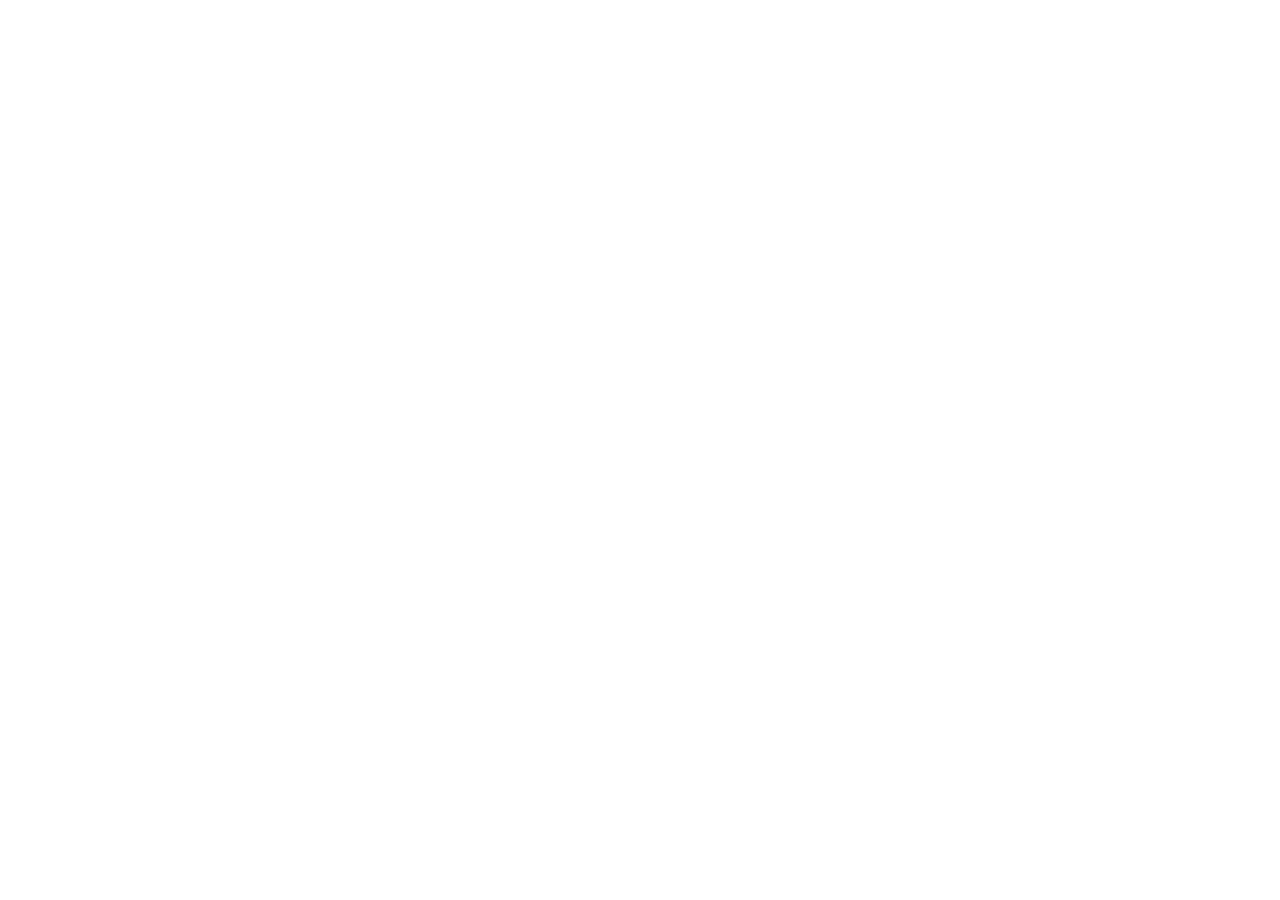
==== index.html @ 05092b3a "Fix" ====
<!DOCTYPE html><html lang="en"><head><meta charSet="utf-8" data-next-head=""/><meta name="viewport" content="width=device-width" data-next-head=""/><title data-next-head="">None - PlatformNext</title><meta name="description" content="We do not collect or log user activity or browsing history" data-next-head=""/><meta property="og:type" content="website" data-next-head=""/><meta property="og:url" content="https://policy.platformnext.dev" data-next-head=""/><meta property="og:title" content="None - PlatformNext" data-next-head=""/><meta property="og:description" content="We do not collect or log user activity or browsing history" data-next-head=""/><meta property="og:image" content="https://policy.platformnext.dev/banner.png" data-next-head=""/><meta name="twitter:card" content="summary_large_image" data-next-head=""/><meta name="twitter:url" content="https://policy.platformnext.dev" data-next-head=""/><meta name="twitter:title" content="None - PlatformNext" data-next-head=""/><meta name="twitter:description" content="We do not collect or log user activity or browsing history" data-next-head=""/><meta name="twitter:image" content="https://policy.platformnext.dev/banner.png" data-next-head=""/><link rel="icon" href="/favicon.ico" data-next-head=""/><link rel="apple-touch-icon" sizes="180x180" href="/apple-touch-icon.png" data-next-head=""/><link rel="icon" type="image/png" sizes="32x32" href="/favicon-32x32.png" data-next-head=""/><link rel="icon" type="image/png" sizes="16x16" href="/favicon-16x16.png" data-next-head=""/><link rel="manifest" href="/site.webmanifest" data-next-head=""/><link rel="preload" href="/_next/static/css/c3213ff8b4beeea8.css" as="style"/><link rel="stylesheet" href="/_next/static/css/c3213ff8b4beeea8.css" data-n-g=""/><noscript data-n-css=""></noscript><script defer="" nomodule="" src="/_next/static/chunks/polyfills-42372ed130431b0a.js"></script><script src="/_next/static/chunks/webpack-a91c5b7bfa5e5954.js" defer=""></script><script src="/_next/static/chunks/framework-f75312fc4004b783.js" defer=""></script><script src="/_next/static/chunks/main-44188fb0539760d9.js" defer=""></script><script src="/_next/static/chunks/pages/_app-5213f820ed30f7d5.js" defer=""></script><script src="/_next/static/chunks/230-5443ad96548554c5.js" defer=""></script><script src="/_next/static/chunks/9-ebe08e102e72ec83.js" defer=""></script><script src="/_next/static/chunks/107-8e88934cc4bc4696.js" defer=""></script><script src="/_next/static/chunks/pages/index-86bc6dfc2fb45b89.js" defer=""></script><script src="/_next/static/apswfMm40MHZcwPrtYkCR/_buildManifest.js" defer=""></script><script src="/_next/static/apswfMm40MHZcwPrtYkCR/_ssgManifest.js" defer=""></script></head><body><div id="__next"></div><script id="__NEXT_DATA__" type="application/json">{"props":{"pageProps":{}},"page":"/","query":{},"buildId":"apswfMm40MHZcwPrtYkCR","nextExport":true,"autoExport":true,"isFallback":false,"scriptLoader":[]}</script></body></html>
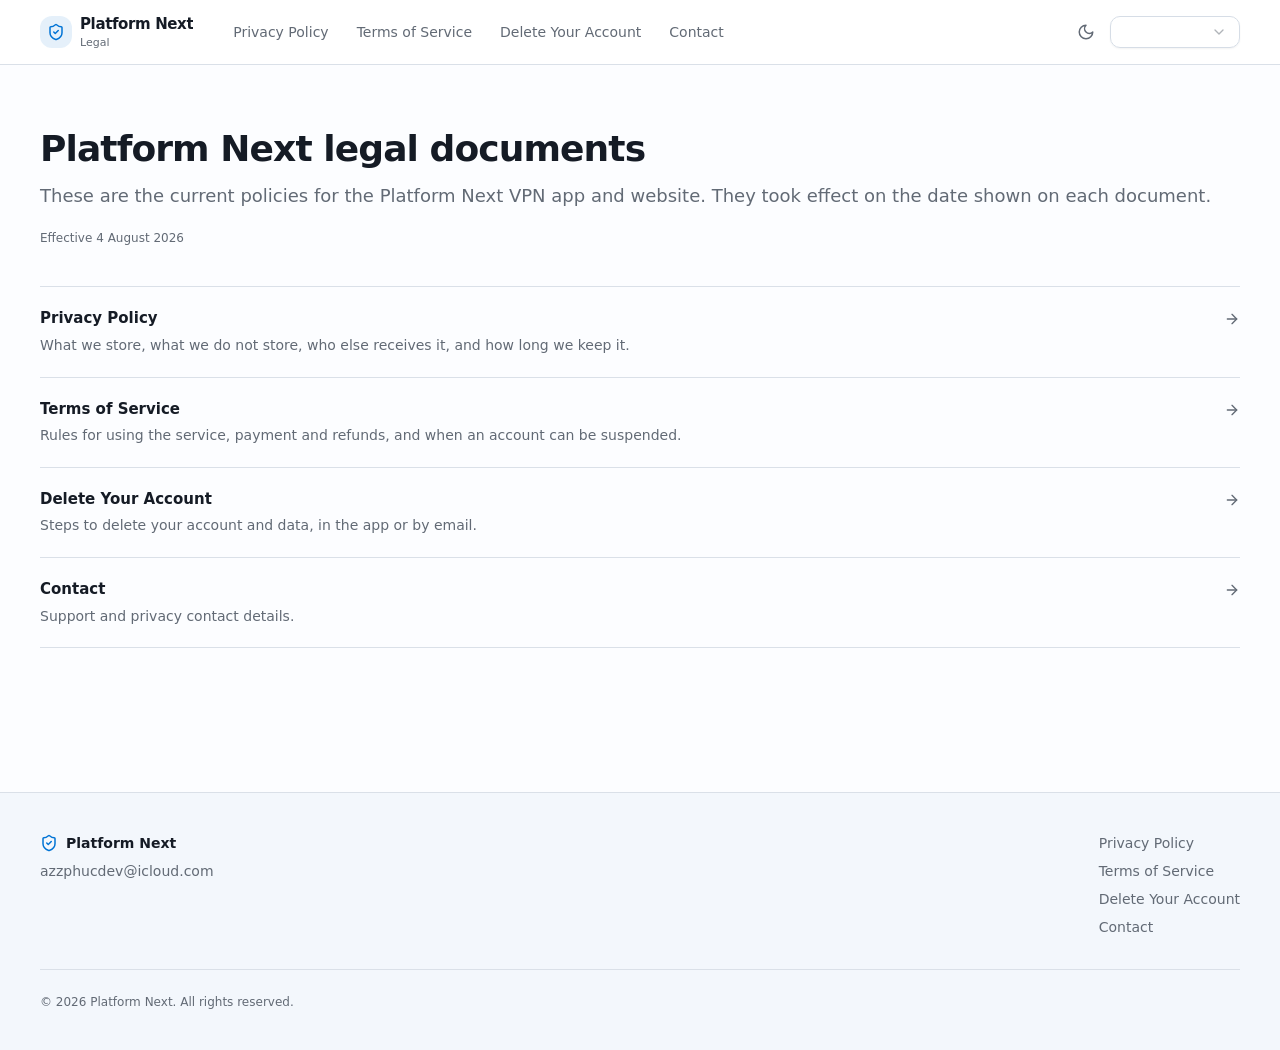
==== commit 89726948: "up to date !!" ====
--- a/index.html
+++ b/index.html
@@ -1 +1,19 @@
-<!DOCTYPE html><html lang="en"><head><meta charSet="utf-8" data-next-head=""/><meta name="viewport" content="width=device-width" data-next-head=""/><title data-next-head="">None - PlatformNext</title><meta name="description" content="We do not collect or log user activity or browsing history" data-next-head=""/><meta property="og:type" content="website" data-next-head=""/><meta property="og:url" content="https://policy.platformnext.dev" data-next-head=""/><meta property="og:title" content="None - PlatformNext" data-next-head=""/><meta property="og:description" content="We do not collect or log user activity or browsing history" data-next-head=""/><meta property="og:image" content="https://policy.platformnext.dev/banner.png" data-next-head=""/><meta name="twitter:card" content="summary_large_image" data-next-head=""/><meta name="twitter:url" content="https://policy.platformnext.dev" data-next-head=""/><meta name="twitter:title" content="None - PlatformNext" data-next-head=""/><meta name="twitter:description" content="We do not collect or log user activity or browsing history" data-next-head=""/><meta name="twitter:image" content="https://policy.platformnext.dev/banner.png" data-next-head=""/><link rel="icon" href="/favicon.ico" data-next-head=""/><link rel="apple-touch-icon" sizes="180x180" href="/apple-touch-icon.png" data-next-head=""/><link rel="icon" type="image/png" sizes="32x32" href="/favicon-32x32.png" data-next-head=""/><link rel="icon" type="image/png" sizes="16x16" href="/favicon-16x16.png" data-next-head=""/><link rel="manifest" href="/site.webmanifest" data-next-head=""/><link rel="preload" href="/_next/static/css/c3213ff8b4beeea8.css" as="style"/><link rel="stylesheet" href="/_next/static/css/c3213ff8b4beeea8.css" data-n-g=""/><noscript data-n-css=""></noscript><script defer="" nomodule="" src="/_next/static/chunks/polyfills-42372ed130431b0a.js"></script><script src="/_next/static/chunks/webpack-a91c5b7bfa5e5954.js" defer=""></script><script src="/_next/static/chunks/framework-f75312fc4004b783.js" defer=""></script><script src="/_next/static/chunks/main-44188fb0539760d9.js" defer=""></script><script src="/_next/static/chunks/pages/_app-5213f820ed30f7d5.js" defer=""></script><script src="/_next/static/chunks/230-5443ad96548554c5.js" defer=""></script><script src="/_next/static/chunks/9-ebe08e102e72ec83.js" defer=""></script><script src="/_next/static/chunks/107-8e88934cc4bc4696.js" defer=""></script><script src="/_next/static/chunks/pages/index-86bc6dfc2fb45b89.js" defer=""></script><script src="/_next/static/apswfMm40MHZcwPrtYkCR/_buildManifest.js" defer=""></script><script src="/_next/static/apswfMm40MHZcwPrtYkCR/_ssgManifest.js" defer=""></script></head><body><div id="__next"></div><script id="__NEXT_DATA__" type="application/json">{"props":{"pageProps":{}},"page":"/","query":{},"buildId":"apswfMm40MHZcwPrtYkCR","nextExport":true,"autoExport":true,"isFallback":false,"scriptLoader":[]}</script></body></html>+<!DOCTYPE html><html lang="en"><head><meta charSet="utf-8" data-next-head=""/><title data-next-head="">Platform Next legal documents — Platform Next</title><meta name="description" content="These are the current policies for the Platform Next VPN app and website. They took effect on the date shown on each document." data-next-head=""/><meta name="viewport" content="width=device-width, initial-scale=1, viewport-fit=cover" data-next-head=""/><meta name="theme-color" content="#131a26" media="(prefers-color-scheme: dark)" data-next-head=""/><link rel="canonical" href="https://policy.platformnext.dev/" data-next-head=""/><meta property="og:type" content="website" data-next-head=""/><meta property="og:site_name" content="Platform Next" data-next-head=""/><meta property="og:locale" content="en_US" data-next-head=""/><meta property="og:url" content="https://policy.platformnext.dev/" data-next-head=""/><meta property="og:title" content="Platform Next legal documents — Platform Next" data-next-head=""/><meta property="og:description" content="These are the current policies for the Platform Next VPN app and website. They took effect on the date shown on each document." data-next-head=""/><meta property="og:image" content="https://policy.platformnext.dev/banner.png" data-next-head=""/><meta name="twitter:card" content="summary_large_image" data-next-head=""/><meta name="twitter:url" content="https://policy.platformnext.dev/" data-next-head=""/><meta name="twitter:title" content="Platform Next legal documents — Platform Next" data-next-head=""/><meta name="twitter:description" content="These are the current policies for the Platform Next VPN app and website. They took effect on the date shown on each document." data-next-head=""/><meta name="twitter:image" content="https://policy.platformnext.dev/banner.png" data-next-head=""/><link rel="icon" href="/favicon.ico" sizes="any" data-next-head=""/><link rel="icon" type="image/svg+xml" href="/favicon.svg" data-next-head=""/><link rel="icon" type="image/png" sizes="96x96" href="/favicon-96x96.png" data-next-head=""/><link rel="apple-touch-icon" sizes="180x180" href="/apple-touch-icon.png" data-next-head=""/><link rel="manifest" href="/site.webmanifest" data-next-head=""/><script>
+(function () {
+  try {
+    var saved = localStorage.getItem('theme');
+    if (!saved) {
+      var legacy = localStorage.getItem('isDark');
+      if (legacy !== null) {
+        saved = legacy === 'true' ? 'dark' : 'light';
+        localStorage.setItem('theme', saved);
+        localStorage.removeItem('isDark');
+      }
+    }
+    var dark = saved
+      ? saved === 'dark'
+      : window.matchMedia('(prefers-color-scheme: dark)').matches;
+    if (dark) document.documentElement.classList.add('dark');
+  } catch (e) {}
+})();
+</script><link rel="preload" href="/_next/static/css/f0acb459872755c7.css" as="style"/><link rel="stylesheet" href="/_next/static/css/f0acb459872755c7.css" data-n-g=""/><noscript data-n-css=""></noscript><script defer="" nomodule="" src="/_next/static/chunks/polyfills-42372ed130431b0a.js"></script><script src="/_next/static/chunks/webpack-a91c5b7bfa5e5954.js" defer=""></script><script src="/_next/static/chunks/framework-f75312fc4004b783.js" defer=""></script><script src="/_next/static/chunks/main-44188fb0539760d9.js" defer=""></script><script src="/_next/static/chunks/pages/_app-02854fa886b4f1ad.js" defer=""></script><script src="/_next/static/chunks/849-03a69d76caa0152a.js" defer=""></script><script src="/_next/static/chunks/787-1a59a6b9ced5d1fd.js" defer=""></script><script src="/_next/static/chunks/818-aa49d8257a1eae06.js" defer=""></script><script src="/_next/static/chunks/pages/index-16d0c991587c8dce.js" defer=""></script><script src="/_next/static/16dq2lhiwyWnFEXvS4Be9/_buildManifest.js" defer=""></script><script src="/_next/static/16dq2lhiwyWnFEXvS4Be9/_ssgManifest.js" defer=""></script></head><body><div id="__next"><div class="flex min-h-screen flex-col"><header class="sticky top-0 z-40 border-b border-border bg-[var(--surface-nav)] backdrop-blur-md backdrop-saturate-150"><div class="shell flex h-14 items-center gap-3 sm:h-16"><div class="flex items-center gap-3 md:hidden"><button type="button" aria-label="Open menu" class="inline-flex size-9 items-center justify-center rounded-lg border border-border text-foreground transition-colors hover:bg-accent md:hidden focus-visible:outline-2 focus-visible:outline-offset-2 focus-visible:outline-ring" aria-haspopup="dialog" aria-expanded="false" aria-controls="radix-:Rb6:" data-state="closed" data-slot="sheet-trigger"><svg xmlns="http://www.w3.org/2000/svg" width="24" height="24" viewBox="0 0 24 24" fill="none" stroke="currentColor" stroke-width="2" stroke-linecap="round" stroke-linejoin="round" class="lucide lucide-menu size-[18px]" aria-hidden="true"><path d="M4 12h16"></path><path d="M4 18h16"></path><path d="M4 6h16"></path></svg></button></div><a class="group flex min-w-0 items-center gap-2 rounded-md focus-visible:outline-2 focus-visible:outline-offset-4 focus-visible:outline-ring" href="/"><span class="flex size-8 shrink-0 items-center justify-center rounded-lg bg-primary/10 text-primary"><svg xmlns="http://www.w3.org/2000/svg" width="24" height="24" viewBox="0 0 24 24" fill="none" stroke="currentColor" stroke-width="2" stroke-linecap="round" stroke-linejoin="round" class="lucide lucide-shield-check size-[18px]" aria-hidden="true"><path d="M20 13c0 5-3.5 7.5-7.66 8.95a1 1 0 0 1-.67-.01C7.5 20.5 4 18 4 13V6a1 1 0 0 1 1-1c2 0 4.5-1.2 6.24-2.72a1.17 1.17 0 0 1 1.52 0C14.51 3.81 17 5 19 5a1 1 0 0 1 1 1z"></path><path d="m9 12 2 2 4-4"></path></svg></span><span class="flex min-w-0 flex-col leading-tight"><span class="truncate text-sm font-semibold tracking-tight sm:text-[0.9375rem]">Platform Next</span><span class="truncate text-[11px] text-muted-foreground">Legal</span></span></a><nav class="ml-4 hidden items-center gap-1 md:flex"><a class="rounded-lg px-3 py-1.5 text-sm font-medium transition-colors text-muted-foreground hover:bg-accent/50 hover:text-foreground" href="/privacy/">Privacy Policy</a><a class="rounded-lg px-3 py-1.5 text-sm font-medium transition-colors text-muted-foreground hover:bg-accent/50 hover:text-foreground" href="/terms/">Terms of Service</a><a class="rounded-lg px-3 py-1.5 text-sm font-medium transition-colors text-muted-foreground hover:bg-accent/50 hover:text-foreground" href="/data-deletion/">Delete Your Account</a><a class="rounded-lg px-3 py-1.5 text-sm font-medium transition-colors text-muted-foreground hover:bg-accent/50 hover:text-foreground" href="/contact/">Contact</a></nav><div class="ml-auto flex items-center gap-1.5"><button type="button" aria-label="Toggle theme" title="Toggle theme" class="inline-flex size-9 items-center justify-center rounded-full text-muted-foreground transition-colors hover:bg-accent hover:text-accent-foreground focus-visible:outline-2 focus-visible:outline-offset-2 focus-visible:outline-ring"><svg xmlns="http://www.w3.org/2000/svg" width="24" height="24" viewBox="0 0 24 24" fill="none" stroke="currentColor" stroke-width="2" stroke-linecap="round" stroke-linejoin="round" class="lucide lucide-moon size-[18px]" aria-hidden="true"><path d="M12 3a6 6 0 0 0 9 9 9 9 0 1 1-9-9Z"></path></svg></button><button type="button" role="combobox" aria-controls="radix-:R536:" aria-expanded="false" aria-autocomplete="none" dir="ltr" data-state="closed" data-slot="select-trigger" data-size="sm" class="border-input data-[placeholder]:text-muted-foreground [&amp;_svg:not([class*=&#x27;text-&#x27;])]:text-muted-foreground focus-visible:border-ring focus-visible:ring-ring/50 aria-invalid:ring-destructive/20 dark:aria-invalid:ring-destructive/40 aria-invalid:border-destructive dark:bg-input/30 dark:hover:bg-input/50 items-center justify-between gap-2 rounded-md border px-3 py-2 text-sm whitespace-nowrap shadow-xs transition-[color,box-shadow] outline-none focus-visible:ring-[3px] disabled:cursor-not-allowed disabled:opacity-50 data-[size=default]:h-9 data-[size=sm]:h-8 *:data-[slot=select-value]:line-clamp-1 *:data-[slot=select-value]:flex *:data-[slot=select-value]:items-center *:data-[slot=select-value]:gap-2 [&amp;_svg]:pointer-events-none [&amp;_svg]:shrink-0 [&amp;_svg:not([class*=&#x27;size-&#x27;])]:size-4 w-[130px] bg-transparent hidden md:flex" aria-label="Language"><span data-slot="select-value" style="pointer-events:none"></span><svg xmlns="http://www.w3.org/2000/svg" width="24" height="24" viewBox="0 0 24 24" fill="none" stroke="currentColor" stroke-width="2" stroke-linecap="round" stroke-linejoin="round" class="lucide lucide-chevron-down size-4 opacity-50" aria-hidden="true"><path d="m6 9 6 6 6-6"></path></svg></button><select aria-hidden="true" tabindex="-1" style="position:absolute;border:0;width:1px;height:1px;padding:0;margin:-1px;overflow:hidden;clip:rect(0, 0, 0, 0);white-space:nowrap;word-wrap:normal"></select></div></div></header><main class="flex-1"><div class="shell py-12 sm:py-16"><h1 class="text-[1.75rem] font-semibold tracking-tight text-balance sm:text-4xl">Platform Next legal documents</h1><p class="mt-3 text-base leading-relaxed text-muted-foreground sm:text-lg">These are the current policies for the Platform Next VPN app and website. They took effect on the date shown on each document.</p><p class="mt-5 text-xs text-muted-foreground">Effective<!-- --> <!-- -->4 August 2026</p><div class="mt-10 divide-y divide-border border-y border-border"><a class="group flex items-start justify-between gap-4 py-5 transition-colors hover:bg-accent/30 focus-visible:outline-2 focus-visible:outline-offset-2 focus-visible:outline-ring" href="/privacy/"><span class="min-w-0"><span class="block text-[0.9375rem] font-semibold transition-colors group-hover:text-primary">Privacy Policy</span><span class="mt-1 block text-sm leading-relaxed text-muted-foreground">What we store, what we do not store, who else receives it, and how long we keep it.</span></span><svg xmlns="http://www.w3.org/2000/svg" width="24" height="24" viewBox="0 0 24 24" fill="none" stroke="currentColor" stroke-width="2" stroke-linecap="round" stroke-linejoin="round" class="lucide lucide-arrow-right mt-1 size-4 shrink-0 text-muted-foreground transition-transform group-hover:translate-x-0.5 group-hover:text-primary" aria-hidden="true"><path d="M5 12h14"></path><path d="m12 5 7 7-7 7"></path></svg></a><a class="group flex items-start justify-between gap-4 py-5 transition-colors hover:bg-accent/30 focus-visible:outline-2 focus-visible:outline-offset-2 focus-visible:outline-ring" href="/terms/"><span class="min-w-0"><span class="block text-[0.9375rem] font-semibold transition-colors group-hover:text-primary">Terms of Service</span><span class="mt-1 block text-sm leading-relaxed text-muted-foreground">Rules for using the service, payment and refunds, and when an account can be suspended.</span></span><svg xmlns="http://www.w3.org/2000/svg" width="24" height="24" viewBox="0 0 24 24" fill="none" stroke="currentColor" stroke-width="2" stroke-linecap="round" stroke-linejoin="round" class="lucide lucide-arrow-right mt-1 size-4 shrink-0 text-muted-foreground transition-transform group-hover:translate-x-0.5 group-hover:text-primary" aria-hidden="true"><path d="M5 12h14"></path><path d="m12 5 7 7-7 7"></path></svg></a><a class="group flex items-start justify-between gap-4 py-5 transition-colors hover:bg-accent/30 focus-visible:outline-2 focus-visible:outline-offset-2 focus-visible:outline-ring" href="/data-deletion/"><span class="min-w-0"><span class="block text-[0.9375rem] font-semibold transition-colors group-hover:text-primary">Delete Your Account</span><span class="mt-1 block text-sm leading-relaxed text-muted-foreground">Steps to delete your account and data, in the app or by email.</span></span><svg xmlns="http://www.w3.org/2000/svg" width="24" height="24" viewBox="0 0 24 24" fill="none" stroke="currentColor" stroke-width="2" stroke-linecap="round" stroke-linejoin="round" class="lucide lucide-arrow-right mt-1 size-4 shrink-0 text-muted-foreground transition-transform group-hover:translate-x-0.5 group-hover:text-primary" aria-hidden="true"><path d="M5 12h14"></path><path d="m12 5 7 7-7 7"></path></svg></a><a class="group flex items-start justify-between gap-4 py-5 transition-colors hover:bg-accent/30 focus-visible:outline-2 focus-visible:outline-offset-2 focus-visible:outline-ring" href="/contact/"><span class="min-w-0"><span class="block text-[0.9375rem] font-semibold transition-colors group-hover:text-primary">Contact</span><span class="mt-1 block text-sm leading-relaxed text-muted-foreground">Support and privacy contact details.</span></span><svg xmlns="http://www.w3.org/2000/svg" width="24" height="24" viewBox="0 0 24 24" fill="none" stroke="currentColor" stroke-width="2" stroke-linecap="round" stroke-linejoin="round" class="lucide lucide-arrow-right mt-1 size-4 shrink-0 text-muted-foreground transition-transform group-hover:translate-x-0.5 group-hover:text-primary" aria-hidden="true"><path d="M5 12h14"></path><path d="m12 5 7 7-7 7"></path></svg></a></div></div></main><footer class="mt-20 border-t border-border bg-[var(--surface-subtle)]"><div class="shell py-10"><div class="flex flex-col gap-8 sm:flex-row sm:items-start sm:justify-between"><div class="max-w-xs"><div class="flex items-center gap-2"><svg xmlns="http://www.w3.org/2000/svg" width="24" height="24" viewBox="0 0 24 24" fill="none" stroke="currentColor" stroke-width="2" stroke-linecap="round" stroke-linejoin="round" class="lucide lucide-shield-check size-[18px] text-primary" aria-hidden="true"><path d="M20 13c0 5-3.5 7.5-7.66 8.95a1 1 0 0 1-.67-.01C7.5 20.5 4 18 4 13V6a1 1 0 0 1 1-1c2 0 4.5-1.2 6.24-2.72a1.17 1.17 0 0 1 1.52 0C14.51 3.81 17 5 19 5a1 1 0 0 1 1 1z"></path><path d="m9 12 2 2 4-4"></path></svg><span class="text-sm font-semibold">Platform Next</span></div><a href="mailto:azzphucdev@icloud.com" class="mt-2 inline-block break-words text-sm text-muted-foreground underline-offset-4 transition-colors hover:text-foreground hover:underline">azzphucdev@icloud.com</a></div><nav class="grid grid-cols-2 gap-x-8 gap-y-2 sm:flex sm:flex-col sm:gap-2"><a class="text-sm text-muted-foreground transition-colors hover:text-foreground" href="/privacy/">Privacy Policy</a><a class="text-sm text-muted-foreground transition-colors hover:text-foreground" href="/terms/">Terms of Service</a><a class="text-sm text-muted-foreground transition-colors hover:text-foreground" href="/data-deletion/">Delete Your Account</a><a class="text-sm text-muted-foreground transition-colors hover:text-foreground" href="/contact/">Contact</a></nav></div><p class="mt-8 border-t border-border pt-6 text-xs text-muted-foreground">© <!-- -->2026<!-- --> <!-- -->Platform Next<!-- -->. <!-- -->All rights reserved.</p></div></footer></div></div><script id="__NEXT_DATA__" type="application/json">{"props":{"pageProps":{}},"page":"/","query":{},"buildId":"16dq2lhiwyWnFEXvS4Be9","nextExport":true,"autoExport":true,"isFallback":false,"scriptLoader":[]}</script></body></html>
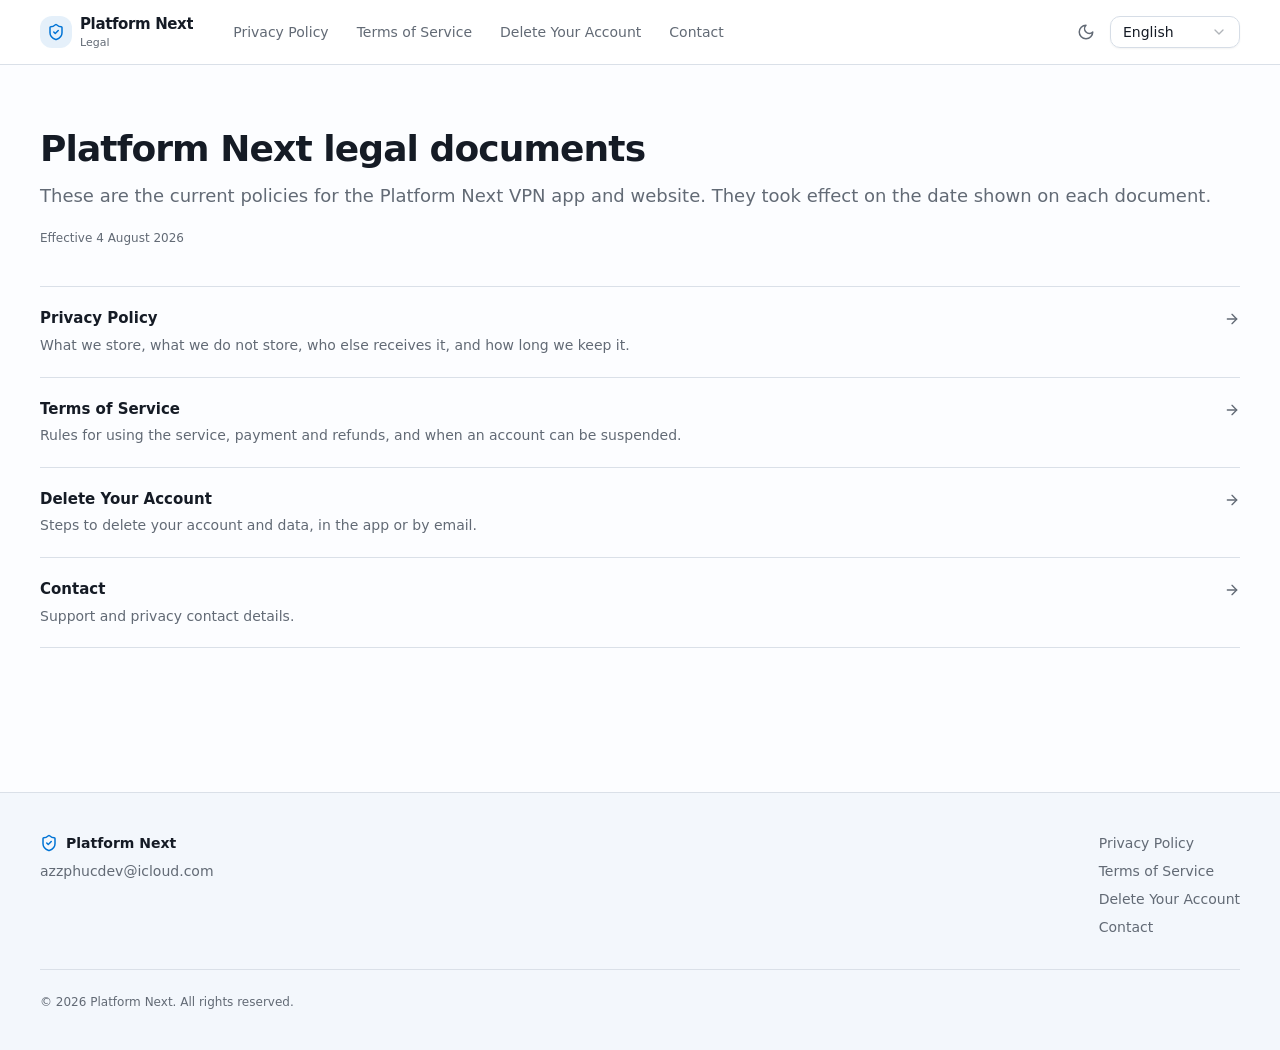
==== commit 5a3c55bd: "Update UI/UX" ====
--- a/index.html
+++ b/index.html
@@ -16,4 +16,23 @@
     if (dark) document.documentElement.classList.add('dark');
   } catch (e) {}
 })();
-</script><link rel="preload" href="/_next/static/css/f0acb459872755c7.css" as="style"/><link rel="stylesheet" href="/_next/static/css/f0acb459872755c7.css" data-n-g=""/><noscript data-n-css=""></noscript><script defer="" nomodule="" src="/_next/static/chunks/polyfills-42372ed130431b0a.js"></script><script src="/_next/static/chunks/webpack-a91c5b7bfa5e5954.js" defer=""></script><script src="/_next/static/chunks/framework-f75312fc4004b783.js" defer=""></script><script src="/_next/static/chunks/main-44188fb0539760d9.js" defer=""></script><script src="/_next/static/chunks/pages/_app-02854fa886b4f1ad.js" defer=""></script><script src="/_next/static/chunks/849-03a69d76caa0152a.js" defer=""></script><script src="/_next/static/chunks/787-1a59a6b9ced5d1fd.js" defer=""></script><script src="/_next/static/chunks/818-aa49d8257a1eae06.js" defer=""></script><script src="/_next/static/chunks/pages/index-16d0c991587c8dce.js" defer=""></script><script src="/_next/static/16dq2lhiwyWnFEXvS4Be9/_buildManifest.js" defer=""></script><script src="/_next/static/16dq2lhiwyWnFEXvS4Be9/_ssgManifest.js" defer=""></script></head><body><div id="__next"><div class="flex min-h-screen flex-col"><header class="sticky top-0 z-40 border-b border-border bg-[var(--surface-nav)] backdrop-blur-md backdrop-saturate-150"><div class="shell flex h-14 items-center gap-3 sm:h-16"><div class="flex items-center gap-3 md:hidden"><button type="button" aria-label="Open menu" class="inline-flex size-9 items-center justify-center rounded-lg border border-border text-foreground transition-colors hover:bg-accent md:hidden focus-visible:outline-2 focus-visible:outline-offset-2 focus-visible:outline-ring" aria-haspopup="dialog" aria-expanded="false" aria-controls="radix-:Rb6:" data-state="closed" data-slot="sheet-trigger"><svg xmlns="http://www.w3.org/2000/svg" width="24" height="24" viewBox="0 0 24 24" fill="none" stroke="currentColor" stroke-width="2" stroke-linecap="round" stroke-linejoin="round" class="lucide lucide-menu size-[18px]" aria-hidden="true"><path d="M4 12h16"></path><path d="M4 18h16"></path><path d="M4 6h16"></path></svg></button></div><a class="group flex min-w-0 items-center gap-2 rounded-md focus-visible:outline-2 focus-visible:outline-offset-4 focus-visible:outline-ring" href="/"><span class="flex size-8 shrink-0 items-center justify-center rounded-lg bg-primary/10 text-primary"><svg xmlns="http://www.w3.org/2000/svg" width="24" height="24" viewBox="0 0 24 24" fill="none" stroke="currentColor" stroke-width="2" stroke-linecap="round" stroke-linejoin="round" class="lucide lucide-shield-check size-[18px]" aria-hidden="true"><path d="M20 13c0 5-3.5 7.5-7.66 8.95a1 1 0 0 1-.67-.01C7.5 20.5 4 18 4 13V6a1 1 0 0 1 1-1c2 0 4.5-1.2 6.24-2.72a1.17 1.17 0 0 1 1.52 0C14.51 3.81 17 5 19 5a1 1 0 0 1 1 1z"></path><path d="m9 12 2 2 4-4"></path></svg></span><span class="flex min-w-0 flex-col leading-tight"><span class="truncate text-sm font-semibold tracking-tight sm:text-[0.9375rem]">Platform Next</span><span class="truncate text-[11px] text-muted-foreground">Legal</span></span></a><nav class="ml-4 hidden items-center gap-1 md:flex"><a class="rounded-lg px-3 py-1.5 text-sm font-medium transition-colors text-muted-foreground hover:bg-accent/50 hover:text-foreground" href="/privacy/">Privacy Policy</a><a class="rounded-lg px-3 py-1.5 text-sm font-medium transition-colors text-muted-foreground hover:bg-accent/50 hover:text-foreground" href="/terms/">Terms of Service</a><a class="rounded-lg px-3 py-1.5 text-sm font-medium transition-colors text-muted-foreground hover:bg-accent/50 hover:text-foreground" href="/data-deletion/">Delete Your Account</a><a class="rounded-lg px-3 py-1.5 text-sm font-medium transition-colors text-muted-foreground hover:bg-accent/50 hover:text-foreground" href="/contact/">Contact</a></nav><div class="ml-auto flex items-center gap-1.5"><button type="button" aria-label="Toggle theme" title="Toggle theme" class="inline-flex size-9 items-center justify-center rounded-full text-muted-foreground transition-colors hover:bg-accent hover:text-accent-foreground focus-visible:outline-2 focus-visible:outline-offset-2 focus-visible:outline-ring"><svg xmlns="http://www.w3.org/2000/svg" width="24" height="24" viewBox="0 0 24 24" fill="none" stroke="currentColor" stroke-width="2" stroke-linecap="round" stroke-linejoin="round" class="lucide lucide-moon size-[18px]" aria-hidden="true"><path d="M12 3a6 6 0 0 0 9 9 9 9 0 1 1-9-9Z"></path></svg></button><button type="button" role="combobox" aria-controls="radix-:R536:" aria-expanded="false" aria-autocomplete="none" dir="ltr" data-state="closed" data-slot="select-trigger" data-size="sm" class="border-input data-[placeholder]:text-muted-foreground [&amp;_svg:not([class*=&#x27;text-&#x27;])]:text-muted-foreground focus-visible:border-ring focus-visible:ring-ring/50 aria-invalid:ring-destructive/20 dark:aria-invalid:ring-destructive/40 aria-invalid:border-destructive dark:bg-input/30 dark:hover:bg-input/50 items-center justify-between gap-2 rounded-md border px-3 py-2 text-sm whitespace-nowrap shadow-xs transition-[color,box-shadow] outline-none focus-visible:ring-[3px] disabled:cursor-not-allowed disabled:opacity-50 data-[size=default]:h-9 data-[size=sm]:h-8 *:data-[slot=select-value]:line-clamp-1 *:data-[slot=select-value]:flex *:data-[slot=select-value]:items-center *:data-[slot=select-value]:gap-2 [&amp;_svg]:pointer-events-none [&amp;_svg]:shrink-0 [&amp;_svg:not([class*=&#x27;size-&#x27;])]:size-4 w-[130px] bg-transparent hidden md:flex" aria-label="Language"><span data-slot="select-value" style="pointer-events:none"></span><svg xmlns="http://www.w3.org/2000/svg" width="24" height="24" viewBox="0 0 24 24" fill="none" stroke="currentColor" stroke-width="2" stroke-linecap="round" stroke-linejoin="round" class="lucide lucide-chevron-down size-4 opacity-50" aria-hidden="true"><path d="m6 9 6 6 6-6"></path></svg></button><select aria-hidden="true" tabindex="-1" style="position:absolute;border:0;width:1px;height:1px;padding:0;margin:-1px;overflow:hidden;clip:rect(0, 0, 0, 0);white-space:nowrap;word-wrap:normal"></select></div></div></header><main class="flex-1"><div class="shell py-12 sm:py-16"><h1 class="text-[1.75rem] font-semibold tracking-tight text-balance sm:text-4xl">Platform Next legal documents</h1><p class="mt-3 text-base leading-relaxed text-muted-foreground sm:text-lg">These are the current policies for the Platform Next VPN app and website. They took effect on the date shown on each document.</p><p class="mt-5 text-xs text-muted-foreground">Effective<!-- --> <!-- -->4 August 2026</p><div class="mt-10 divide-y divide-border border-y border-border"><a class="group flex items-start justify-between gap-4 py-5 transition-colors hover:bg-accent/30 focus-visible:outline-2 focus-visible:outline-offset-2 focus-visible:outline-ring" href="/privacy/"><span class="min-w-0"><span class="block text-[0.9375rem] font-semibold transition-colors group-hover:text-primary">Privacy Policy</span><span class="mt-1 block text-sm leading-relaxed text-muted-foreground">What we store, what we do not store, who else receives it, and how long we keep it.</span></span><svg xmlns="http://www.w3.org/2000/svg" width="24" height="24" viewBox="0 0 24 24" fill="none" stroke="currentColor" stroke-width="2" stroke-linecap="round" stroke-linejoin="round" class="lucide lucide-arrow-right mt-1 size-4 shrink-0 text-muted-foreground transition-transform group-hover:translate-x-0.5 group-hover:text-primary" aria-hidden="true"><path d="M5 12h14"></path><path d="m12 5 7 7-7 7"></path></svg></a><a class="group flex items-start justify-between gap-4 py-5 transition-colors hover:bg-accent/30 focus-visible:outline-2 focus-visible:outline-offset-2 focus-visible:outline-ring" href="/terms/"><span class="min-w-0"><span class="block text-[0.9375rem] font-semibold transition-colors group-hover:text-primary">Terms of Service</span><span class="mt-1 block text-sm leading-relaxed text-muted-foreground">Rules for using the service, payment and refunds, and when an account can be suspended.</span></span><svg xmlns="http://www.w3.org/2000/svg" width="24" height="24" viewBox="0 0 24 24" fill="none" stroke="currentColor" stroke-width="2" stroke-linecap="round" stroke-linejoin="round" class="lucide lucide-arrow-right mt-1 size-4 shrink-0 text-muted-foreground transition-transform group-hover:translate-x-0.5 group-hover:text-primary" aria-hidden="true"><path d="M5 12h14"></path><path d="m12 5 7 7-7 7"></path></svg></a><a class="group flex items-start justify-between gap-4 py-5 transition-colors hover:bg-accent/30 focus-visible:outline-2 focus-visible:outline-offset-2 focus-visible:outline-ring" href="/data-deletion/"><span class="min-w-0"><span class="block text-[0.9375rem] font-semibold transition-colors group-hover:text-primary">Delete Your Account</span><span class="mt-1 block text-sm leading-relaxed text-muted-foreground">Steps to delete your account and data, in the app or by email.</span></span><svg xmlns="http://www.w3.org/2000/svg" width="24" height="24" viewBox="0 0 24 24" fill="none" stroke="currentColor" stroke-width="2" stroke-linecap="round" stroke-linejoin="round" class="lucide lucide-arrow-right mt-1 size-4 shrink-0 text-muted-foreground transition-transform group-hover:translate-x-0.5 group-hover:text-primary" aria-hidden="true"><path d="M5 12h14"></path><path d="m12 5 7 7-7 7"></path></svg></a><a class="group flex items-start justify-between gap-4 py-5 transition-colors hover:bg-accent/30 focus-visible:outline-2 focus-visible:outline-offset-2 focus-visible:outline-ring" href="/contact/"><span class="min-w-0"><span class="block text-[0.9375rem] font-semibold transition-colors group-hover:text-primary">Contact</span><span class="mt-1 block text-sm leading-relaxed text-muted-foreground">Support and privacy contact details.</span></span><svg xmlns="http://www.w3.org/2000/svg" width="24" height="24" viewBox="0 0 24 24" fill="none" stroke="currentColor" stroke-width="2" stroke-linecap="round" stroke-linejoin="round" class="lucide lucide-arrow-right mt-1 size-4 shrink-0 text-muted-foreground transition-transform group-hover:translate-x-0.5 group-hover:text-primary" aria-hidden="true"><path d="M5 12h14"></path><path d="m12 5 7 7-7 7"></path></svg></a></div></div></main><footer class="mt-20 border-t border-border bg-[var(--surface-subtle)]"><div class="shell py-10"><div class="flex flex-col gap-8 sm:flex-row sm:items-start sm:justify-between"><div class="max-w-xs"><div class="flex items-center gap-2"><svg xmlns="http://www.w3.org/2000/svg" width="24" height="24" viewBox="0 0 24 24" fill="none" stroke="currentColor" stroke-width="2" stroke-linecap="round" stroke-linejoin="round" class="lucide lucide-shield-check size-[18px] text-primary" aria-hidden="true"><path d="M20 13c0 5-3.5 7.5-7.66 8.95a1 1 0 0 1-.67-.01C7.5 20.5 4 18 4 13V6a1 1 0 0 1 1-1c2 0 4.5-1.2 6.24-2.72a1.17 1.17 0 0 1 1.52 0C14.51 3.81 17 5 19 5a1 1 0 0 1 1 1z"></path><path d="m9 12 2 2 4-4"></path></svg><span class="text-sm font-semibold">Platform Next</span></div><a href="mailto:azzphucdev@icloud.com" class="mt-2 inline-block break-words text-sm text-muted-foreground underline-offset-4 transition-colors hover:text-foreground hover:underline">azzphucdev@icloud.com</a></div><nav class="grid grid-cols-2 gap-x-8 gap-y-2 sm:flex sm:flex-col sm:gap-2"><a class="text-sm text-muted-foreground transition-colors hover:text-foreground" href="/privacy/">Privacy Policy</a><a class="text-sm text-muted-foreground transition-colors hover:text-foreground" href="/terms/">Terms of Service</a><a class="text-sm text-muted-foreground transition-colors hover:text-foreground" href="/data-deletion/">Delete Your Account</a><a class="text-sm text-muted-foreground transition-colors hover:text-foreground" href="/contact/">Contact</a></nav></div><p class="mt-8 border-t border-border pt-6 text-xs text-muted-foreground">© <!-- -->2026<!-- --> <!-- -->Platform Next<!-- -->. <!-- -->All rights reserved.</p></div></footer></div></div><script id="__NEXT_DATA__" type="application/json">{"props":{"pageProps":{}},"page":"/","query":{},"buildId":"16dq2lhiwyWnFEXvS4Be9","nextExport":true,"autoExport":true,"isFallback":false,"scriptLoader":[]}</script></body></html>+</script><link rel="preload" href="/_next/static/chunks/045kt2zn32xn7.css" as="style"/><link rel="stylesheet" href="/_next/static/chunks/045kt2zn32xn7.css" data-n-g=""/><noscript data-n-css=""></noscript><script>(globalThis["TURBOPACK"] || (globalThis["TURBOPACK"] = [])).push({"otherChunks":["static/chunks/3e2t529094yvd.js","static/chunks/2bwe1z0vjw5zq.js","static/chunks/2zd5srkdn73gh.js","static/chunks/045kt2zn32xn7.css"],"runtimeModuleIds":[10783,68146]});
+(globalThis["TURBOPACK"] || (globalThis["TURBOPACK"] = [])).push({"otherChunks":["static/chunks/1nz0l--e9qtu8.js","static/chunks/1fs2xgphdcvpr.js"],"runtimeModuleIds":[10783,19675]});</script><script src="/_next/static/chunks/3e2t529094yvd.js" defer=""></script><script src="/_next/static/chunks/2bwe1z0vjw5zq.js" defer=""></script><script src="/_next/static/chunks/2zd5srkdn73gh.js" defer=""></script><script src="/_next/static/chunks/turbopack-2c3mg3r-05n1w.js" defer=""></script><script src="/_next/static/chunks/1nz0l--e9qtu8.js" defer=""></script><script src="/_next/static/chunks/1fs2xgphdcvpr.js" defer=""></script><script src="/_next/static/YeuS97eV5cu_zSGPgkZ_Y/_buildManifest.js" defer=""></script><script src="/_next/static/YeuS97eV5cu_zSGPgkZ_Y/_ssgManifest.js" defer=""></script><script src="/_next/static/YeuS97eV5cu_zSGPgkZ_Y/_clientMiddlewareManifest.js" defer=""></script></head><body><div id="__next"><div class="flex min-h-screen flex-col"><header class="sticky top-0 z-40 border-b border-border bg-[var(--surface-nav)] backdrop-blur-md backdrop-saturate-150"><div class="shell flex h-14 items-center gap-3 sm:h-16"><div class="flex items-center gap-3 md:hidden"><button type="button" aria-label="Open menu" class="inline-flex size-9 items-center justify-center rounded-lg border border-border
+                     text-foreground transition-colors hover:bg-accent md:hidden
+                     focus-visible:outline-2 focus-visible:outline-offset-2 focus-visible:outline-ring" aria-haspopup="dialog" aria-expanded="false" aria-controls="radix-:Rb6:" data-state="closed" data-slot="sheet-trigger"><svg xmlns="http://www.w3.org/2000/svg" width="24" height="24" viewBox="0 0 24 24" fill="none" stroke="currentColor" stroke-width="2" stroke-linecap="round" stroke-linejoin="round" class="lucide lucide-menu size-[18px]" aria-hidden="true"><path d="M4 12h16"></path><path d="M4 18h16"></path><path d="M4 6h16"></path></svg></button></div><a class="group flex min-w-0 items-center gap-2 rounded-md
+                     focus-visible:outline-2 focus-visible:outline-offset-4 focus-visible:outline-ring" href="/"><span class="flex size-8 shrink-0 items-center justify-center rounded-lg bg-primary/10 text-primary"><svg xmlns="http://www.w3.org/2000/svg" width="24" height="24" viewBox="0 0 24 24" fill="none" stroke="currentColor" stroke-width="2" stroke-linecap="round" stroke-linejoin="round" class="lucide lucide-shield-check size-[18px]" aria-hidden="true"><path d="M20 13c0 5-3.5 7.5-7.66 8.95a1 1 0 0 1-.67-.01C7.5 20.5 4 18 4 13V6a1 1 0 0 1 1-1c2 0 4.5-1.2 6.24-2.72a1.17 1.17 0 0 1 1.52 0C14.51 3.81 17 5 19 5a1 1 0 0 1 1 1z"></path><path d="m9 12 2 2 4-4"></path></svg></span><span class="flex min-w-0 flex-col leading-tight"><span class="truncate text-sm font-semibold tracking-tight sm:text-[0.9375rem]">Platform Next</span><span class="truncate text-[11px] text-muted-foreground">Legal</span></span></a><nav class="ml-4 hidden items-center gap-1 md:flex"><a class="rounded-lg px-3 py-1.5 text-sm font-medium transition-colors text-muted-foreground hover:bg-accent/50 hover:text-foreground" href="/privacy/">Privacy Policy</a><a class="rounded-lg px-3 py-1.5 text-sm font-medium transition-colors text-muted-foreground hover:bg-accent/50 hover:text-foreground" href="/terms/">Terms of Service</a><a class="rounded-lg px-3 py-1.5 text-sm font-medium transition-colors text-muted-foreground hover:bg-accent/50 hover:text-foreground" href="/data-deletion/">Delete Your Account</a><a class="rounded-lg px-3 py-1.5 text-sm font-medium transition-colors text-muted-foreground hover:bg-accent/50 hover:text-foreground" href="/contact/">Contact</a></nav><div class="ml-auto flex items-center gap-1.5"><button type="button" aria-label="Toggle theme" title="Toggle theme" class="inline-flex size-9 items-center justify-center rounded-full text-muted-foreground
+                 transition-colors hover:bg-accent hover:text-accent-foreground
+                 focus-visible:outline-2 focus-visible:outline-offset-2 focus-visible:outline-ring"><svg xmlns="http://www.w3.org/2000/svg" width="24" height="24" viewBox="0 0 24 24" fill="none" stroke="currentColor" stroke-width="2" stroke-linecap="round" stroke-linejoin="round" class="lucide lucide-moon size-[18px]" aria-hidden="true"><path d="M12 3a6 6 0 0 0 9 9 9 9 0 1 1-9-9Z"></path></svg></button><button type="button" role="combobox" aria-controls="radix-:R536:" aria-expanded="false" aria-autocomplete="none" dir="ltr" data-state="closed" data-slot="select-trigger" data-size="sm" class="border-input data-[placeholder]:text-muted-foreground [&amp;_svg:not([class*=&#x27;text-&#x27;])]:text-muted-foreground focus-visible:border-ring focus-visible:ring-ring/50 aria-invalid:ring-destructive/20 dark:aria-invalid:ring-destructive/40 aria-invalid:border-destructive dark:bg-input/30 dark:hover:bg-input/50 items-center justify-between gap-2 rounded-md border px-3 py-2 text-sm whitespace-nowrap shadow-xs transition-[color,box-shadow] outline-none focus-visible:ring-[3px] disabled:cursor-not-allowed disabled:opacity-50 data-[size=default]:h-9 data-[size=sm]:h-8 *:data-[slot=select-value]:line-clamp-1 *:data-[slot=select-value]:flex *:data-[slot=select-value]:items-center *:data-[slot=select-value]:gap-2 [&amp;_svg]:pointer-events-none [&amp;_svg]:shrink-0 [&amp;_svg:not([class*=&#x27;size-&#x27;])]:size-4 w-[130px] bg-transparent hidden md:flex" aria-label="Language"><span data-slot="select-value" style="pointer-events:none"></span><svg xmlns="http://www.w3.org/2000/svg" width="24" height="24" viewBox="0 0 24 24" fill="none" stroke="currentColor" stroke-width="2" stroke-linecap="round" stroke-linejoin="round" class="lucide lucide-chevron-down size-4 opacity-50" aria-hidden="true"><path d="m6 9 6 6 6-6"></path></svg></button><select aria-hidden="true" tabindex="-1" style="position:absolute;border:0;width:1px;height:1px;padding:0;margin:-1px;overflow:hidden;clip:rect(0, 0, 0, 0);white-space:nowrap;word-wrap:normal"></select></div></div></header><main class="flex-1"><div class="shell py-12 sm:py-16"><h1 class="text-[1.75rem] font-semibold tracking-tight text-balance sm:text-4xl">Platform Next legal documents</h1><p class="mt-3 text-base leading-relaxed text-muted-foreground sm:text-lg">These are the current policies for the Platform Next VPN app and website. They took effect on the date shown on each document.</p><p class="mt-5 text-xs text-muted-foreground">Effective<!-- --> <!-- -->4 August 2026</p><div class="mt-10 divide-y divide-border border-y border-border"><a class="group flex items-start justify-between gap-4 py-5 transition-colors
+                         hover:bg-accent/30 focus-visible:outline-2 focus-visible:outline-offset-2
+                         focus-visible:outline-ring" href="/privacy/"><span class="min-w-0"><span class="block text-[0.9375rem] font-semibold transition-colors group-hover:text-primary">Privacy Policy</span><span class="mt-1 block text-sm leading-relaxed text-muted-foreground">What we store, what we do not store, who else receives it, and how long we keep it.</span></span><svg xmlns="http://www.w3.org/2000/svg" width="24" height="24" viewBox="0 0 24 24" fill="none" stroke="currentColor" stroke-width="2" stroke-linecap="round" stroke-linejoin="round" class="lucide lucide-arrow-right mt-1 size-4 shrink-0 text-muted-foreground transition-transform
+                           group-hover:translate-x-0.5 group-hover:text-primary" aria-hidden="true"><path d="M5 12h14"></path><path d="m12 5 7 7-7 7"></path></svg></a><a class="group flex items-start justify-between gap-4 py-5 transition-colors
+                         hover:bg-accent/30 focus-visible:outline-2 focus-visible:outline-offset-2
+                         focus-visible:outline-ring" href="/terms/"><span class="min-w-0"><span class="block text-[0.9375rem] font-semibold transition-colors group-hover:text-primary">Terms of Service</span><span class="mt-1 block text-sm leading-relaxed text-muted-foreground">Rules for using the service, payment and refunds, and when an account can be suspended.</span></span><svg xmlns="http://www.w3.org/2000/svg" width="24" height="24" viewBox="0 0 24 24" fill="none" stroke="currentColor" stroke-width="2" stroke-linecap="round" stroke-linejoin="round" class="lucide lucide-arrow-right mt-1 size-4 shrink-0 text-muted-foreground transition-transform
+                           group-hover:translate-x-0.5 group-hover:text-primary" aria-hidden="true"><path d="M5 12h14"></path><path d="m12 5 7 7-7 7"></path></svg></a><a class="group flex items-start justify-between gap-4 py-5 transition-colors
+                         hover:bg-accent/30 focus-visible:outline-2 focus-visible:outline-offset-2
+                         focus-visible:outline-ring" href="/data-deletion/"><span class="min-w-0"><span class="block text-[0.9375rem] font-semibold transition-colors group-hover:text-primary">Delete Your Account</span><span class="mt-1 block text-sm leading-relaxed text-muted-foreground">Steps to delete your account and data, in the app or by email.</span></span><svg xmlns="http://www.w3.org/2000/svg" width="24" height="24" viewBox="0 0 24 24" fill="none" stroke="currentColor" stroke-width="2" stroke-linecap="round" stroke-linejoin="round" class="lucide lucide-arrow-right mt-1 size-4 shrink-0 text-muted-foreground transition-transform
+                           group-hover:translate-x-0.5 group-hover:text-primary" aria-hidden="true"><path d="M5 12h14"></path><path d="m12 5 7 7-7 7"></path></svg></a><a class="group flex items-start justify-between gap-4 py-5 transition-colors
+                         hover:bg-accent/30 focus-visible:outline-2 focus-visible:outline-offset-2
+                         focus-visible:outline-ring" href="/contact/"><span class="min-w-0"><span class="block text-[0.9375rem] font-semibold transition-colors group-hover:text-primary">Contact</span><span class="mt-1 block text-sm leading-relaxed text-muted-foreground">Support and privacy contact details.</span></span><svg xmlns="http://www.w3.org/2000/svg" width="24" height="24" viewBox="0 0 24 24" fill="none" stroke="currentColor" stroke-width="2" stroke-linecap="round" stroke-linejoin="round" class="lucide lucide-arrow-right mt-1 size-4 shrink-0 text-muted-foreground transition-transform
+                           group-hover:translate-x-0.5 group-hover:text-primary" aria-hidden="true"><path d="M5 12h14"></path><path d="m12 5 7 7-7 7"></path></svg></a></div></div></main><footer class="mt-20 border-t border-border bg-[var(--surface-subtle)]"><div class="shell py-10"><div class="flex flex-col gap-8 sm:flex-row sm:items-start sm:justify-between"><div class="max-w-xs"><div class="flex items-center gap-2"><svg xmlns="http://www.w3.org/2000/svg" width="24" height="24" viewBox="0 0 24 24" fill="none" stroke="currentColor" stroke-width="2" stroke-linecap="round" stroke-linejoin="round" class="lucide lucide-shield-check size-[18px] text-primary" aria-hidden="true"><path d="M20 13c0 5-3.5 7.5-7.66 8.95a1 1 0 0 1-.67-.01C7.5 20.5 4 18 4 13V6a1 1 0 0 1 1-1c2 0 4.5-1.2 6.24-2.72a1.17 1.17 0 0 1 1.52 0C14.51 3.81 17 5 19 5a1 1 0 0 1 1 1z"></path><path d="m9 12 2 2 4-4"></path></svg><span class="text-sm font-semibold">Platform Next</span></div><a href="mailto:azzphucdev@icloud.com" class="mt-2 inline-block break-words text-sm text-muted-foreground
+                         underline-offset-4 transition-colors hover:text-foreground hover:underline">azzphucdev@icloud.com</a></div><nav class="grid grid-cols-2 gap-x-8 gap-y-2 sm:flex sm:flex-col sm:gap-2"><a class="text-sm text-muted-foreground transition-colors hover:text-foreground" href="/privacy/">Privacy Policy</a><a class="text-sm text-muted-foreground transition-colors hover:text-foreground" href="/terms/">Terms of Service</a><a class="text-sm text-muted-foreground transition-colors hover:text-foreground" href="/data-deletion/">Delete Your Account</a><a class="text-sm text-muted-foreground transition-colors hover:text-foreground" href="/contact/">Contact</a></nav></div><p class="mt-8 border-t border-border pt-6 text-xs text-muted-foreground">© <!-- -->2026<!-- --> <!-- -->Platform Next<!-- -->. <!-- -->All rights reserved.</p></div></footer></div></div><script id="__NEXT_DATA__" type="application/json">{"props":{"pageProps":{}},"page":"/","query":{},"buildId":"YeuS97eV5cu_zSGPgkZ_Y","nextExport":true,"autoExport":true,"isFallback":false,"scriptLoader":[]}</script></body></html>
--- a/_next/static/chunks/045kt2zn32xn7.css
+++ b/_next/static/chunks/045kt2zn32xn7.css
@@ -0,0 +1 @@
+@layer properties{@supports (((-webkit-hyphens:none)) and (not (margin-trim:inline))) or ((-moz-orient:inline) and (not (color:rgb(from red r g b)))){*,:before,:after,::backdrop{--tw-scale-x:1;--tw-scale-y:1;--tw-scale-z:1;--tw-rotate-x:initial;--tw-rotate-y:initial;--tw-rotate-z:initial;--tw-skew-x:initial;--tw-skew-y:initial;--tw-pan-x:initial;--tw-pan-y:initial;--tw-pinch-zoom:initial;--tw-space-y-reverse:0;--tw-space-x-reverse:0;--tw-divide-x-reverse:0;--tw-border-style:solid;--tw-divide-y-reverse:0;--tw-leading:initial;--tw-font-weight:initial;--tw-tracking:initial;--tw-ordinal:initial;--tw-slashed-zero:initial;--tw-numeric-figure:initial;--tw-numeric-spacing:initial;--tw-numeric-fraction:initial;--tw-shadow:0 0 #0000;--tw-shadow-color:initial;--tw-shadow-alpha:100%;--tw-inset-shadow:0 0 #0000;--tw-inset-shadow-color:initial;--tw-inset-shadow-alpha:100%;--tw-ring-color:initial;--tw-ring-shadow:0 0 #0000;--tw-inset-ring-color:initial;--tw-inset-ring-shadow:0 0 #0000;--tw-ring-inset:initial;--tw-ring-offset-width:0px;--tw-ring-offset-color:#fff;--tw-ring-offset-shadow:0 0 #0000;--tw-outline-style:solid;--tw-blur:initial;--tw-brightness:initial;--tw-contrast:initial;--tw-grayscale:initial;--tw-hue-rotate:initial;--tw-invert:initial;--tw-opacity:initial;--tw-saturate:initial;--tw-sepia:initial;--tw-drop-shadow:initial;--tw-drop-shadow-color:initial;--tw-drop-shadow-alpha:100%;--tw-drop-shadow-size:initial;--tw-backdrop-blur:initial;--tw-backdrop-brightness:initial;--tw-backdrop-contrast:initial;--tw-backdrop-grayscale:initial;--tw-backdrop-hue-rotate:initial;--tw-backdrop-invert:initial;--tw-backdrop-opacity:initial;--tw-backdrop-saturate:initial;--tw-backdrop-sepia:initial;--tw-duration:initial;--tw-ease:initial;--tw-translate-x:0;--tw-translate-y:0;--tw-translate-z:0;--tw-animation-delay:0s;--tw-animation-direction:normal;--tw-animation-duration:initial;--tw-animation-fill-mode:none;--tw-animation-iteration-count:1;--tw-enter-opacity:1;--tw-enter-rotate:0;--tw-enter-scale:1;--tw-enter-translate-x:0;--tw-enter-translate-y:0;--tw-exit-opacity:1;--tw-exit-rotate:0;--tw-exit-scale:1;--tw-exit-translate-x:0;--tw-exit-translate-y:0}}}@layer theme{:root,:host{--font-mono:ui-monospace,SFMono-Regular,Menlo,Monaco,Consolas,"Liberation Mono","Courier New",monospace;--color-black:#000;--color-white:#fff;--spacing:.25rem;--container-xs:20rem;--container-sm:24rem;--text-xs:.75rem;--text-xs--line-height:calc(1/.75);--text-sm:.875rem;--text-sm--line-height:calc(1.25/.875);--text-base:1rem;--text-base--line-height:calc(1.5/1);--text-lg:1.125rem;--text-lg--line-height:calc(1.75/1.125);--text-xl:1.25rem;--text-xl--line-height:calc(1.75/1.25);--text-2xl:1.5rem;--text-2xl--line-height:calc(2/1.5);--text-3xl:1.875rem;--text-3xl--line-height:calc(2.25/1.875);--text-4xl:2.25rem;--text-4xl--line-height:calc(2.5/2.25);--text-6xl:3.75rem;--text-6xl--line-height:1;--text-7xl:4.5rem;--text-7xl--line-height:1;--font-weight-medium:500;--font-weight-semibold:600;--tracking-tight:-.025em;--tracking-wider:.05em;--leading-tight:1.25;--leading-relaxed:1.625;--radius-xs:.125rem;--radius-2xl:1rem;--ease-in-out:cubic-bezier(.4,0,.2,1);--blur-md:12px;--default-transition-duration:.15s;--default-transition-timing-function:cubic-bezier(.4,0,.2,1);--default-font-family:ui-sans-serif,system-ui,-apple-system,"Segoe UI",Roboto,"Helvetica Neue",Arial,"Noto Sans",sans-serif;--default-mono-font-family:var(--font-mono)}}@layer base{*,:after,:before,::backdrop{box-sizing:border-box;border:0 solid;margin:0;padding:0}::file-selector-button{box-sizing:border-box;border:0 solid;margin:0;padding:0}html,:host{-webkit-text-size-adjust:100%;tab-size:4;line-height:1.5;font-family:var(--default-font-family,ui-sans-serif,system-ui,sans-serif,"Apple Color Emoji","Segoe UI Emoji","Segoe UI Symbol","Noto Color Emoji");font-feature-settings:var(--default-font-feature-settings,normal);font-variation-settings:var(--default-font-variation-settings,normal);-webkit-tap-highlight-color:transparent}hr{height:0;color:inherit;border-top-width:1px}abbr:where([title]){-webkit-text-decoration:underline dotted;text-decoration:underline dotted}h1,h2,h3,h4,h5,h6{font-size:inherit;font-weight:inherit}a{color:inherit;-webkit-text-decoration:inherit;-webkit-text-decoration:inherit;-webkit-text-decoration:inherit;-webkit-text-decoration:inherit;text-decoration:inherit}b,strong{font-weight:bolder}code,kbd,samp,pre{font-family:var(--default-mono-font-family,ui-monospace,SFMono-Regular,Menlo,Monaco,Consolas,"Liberation Mono","Courier New",monospace);font-feature-settings:var(--default-mono-font-feature-settings,normal);font-variation-settings:var(--default-mono-font-variation-settings,normal);font-size:1em}small{font-size:80%}sub,sup{vertical-align:baseline;font-size:75%;line-height:0;position:relative}sub{bottom:-.25em}sup{top:-.5em}table{text-indent:0;border-color:inherit;border-collapse:collapse}:-moz-focusring{outline:auto}progress{vertical-align:baseline}summary{display:list-item}ol,ul,menu{list-style:none}img,svg,video,canvas,audio,iframe,embed,object{vertical-align:middle;display:block}img,video{max-width:100%;height:auto}button,input,select,optgroup,textarea{font:inherit;font-feature-settings:inherit;font-variation-settings:inherit;letter-spacing:inherit;color:inherit;opacity:1;background-color:#0000;border-radius:0}::file-selector-button{font:inherit;font-feature-settings:inherit;font-variation-settings:inherit;letter-spacing:inherit;color:inherit;opacity:1;background-color:#0000;border-radius:0}:where(select:is([multiple],[size])) optgroup{font-weight:bolder}:where(select:is([multiple],[size])) optgroup option{padding-inline-start:20px}::file-selector-button{margin-inline-end:4px}::placeholder{opacity:1}@supports (not ((-webkit-appearance:-apple-pay-button))) or (contain-intrinsic-size:1px){::placeholder{color:currentColor}@supports (color:color-mix(in lab, red, red)){::placeholder{color:color-mix(in oklab,currentcolor 50%,transparent)}}}textarea{resize:vertical}::-webkit-search-decoration{-webkit-appearance:none}::-webkit-date-and-time-value{min-height:1lh;text-align:inherit}::-webkit-datetime-edit{display:inline-flex}::-webkit-datetime-edit-fields-wrapper{padding:0}::-webkit-datetime-edit{padding-block:0}::-webkit-datetime-edit-year-field{padding-block:0}::-webkit-datetime-edit-month-field{padding-block:0}::-webkit-datetime-edit-day-field{padding-block:0}::-webkit-datetime-edit-hour-field{padding-block:0}::-webkit-datetime-edit-minute-field{padding-block:0}::-webkit-datetime-edit-second-field{padding-block:0}::-webkit-datetime-edit-millisecond-field{padding-block:0}::-webkit-datetime-edit-meridiem-field{padding-block:0}:-moz-ui-invalid{box-shadow:none}button,input:where([type=button],[type=reset],[type=submit]){appearance:button}::file-selector-button{appearance:button}::-webkit-inner-spin-button{height:auto}::-webkit-outer-spin-button{height:auto}[hidden]:where(:not([hidden=until-found])){display:none!important}*{border-color:var(--border);outline-color:var(--ring)}@supports (color:color-mix(in lab, red, red)){*{outline-color:color-mix(in oklab,var(--ring)50%,transparent)}}html{-webkit-text-size-adjust:100%;scroll-behavior:smooth;scroll-padding-top:5.5rem}body{background-color:var(--background);color:var(--foreground);-webkit-font-smoothing:antialiased;-moz-osx-font-smoothing:grayscale;text-rendering:optimizelegibility;margin:0;padding:0;font-family:ui-sans-serif,system-ui,-apple-system,Segoe UI,Roboto,Helvetica Neue,Arial,Noto Sans,sans-serif}::selection{background:var(--primary)}@supports (color:color-mix(in lab, red, red)){::selection{background:color-mix(in oklch,var(--primary)24%,transparent)}}:target{scroll-margin-top:5.5rem}@media (prefers-reduced-motion:reduce){html{scroll-behavior:auto}*,:before,:after{transition-duration:.01ms!important;animation-duration:.01ms!important;animation-iteration-count:1!important}}}@layer components{.shell{width:100%;padding-inline:1rem}@media (min-width:640px){.shell{padding-inline:1.5rem}}@media (min-width:1024px){.shell{padding-inline:2rem}}@media (min-width:1280px){.shell{padding-inline:2.5rem}}@media (min-width:1536px){.shell{padding-inline:3rem}}.doc-body{--tw-leading:1.75;color:var(--foreground);font-size:.9375rem;line-height:1.75}@supports (color:color-mix(in lab, red, red)){.doc-body{color:color-mix(in oklab,var(--foreground)85%,transparent)}}@media (min-width:40rem){.doc-body{font-size:var(--text-base);line-height:var(--tw-leading,var(--text-base--line-height));--tw-leading:1.8;line-height:1.8}}.doc-body p+p{margin-top:calc(var(--spacing)*3)}.doc-link{border-radius:calc(var(--radius) - 4px);overflow-wrap:break-word;color:var(--primary);text-decoration-line:underline;-webkit-text-decoration-color:var(--primary);-webkit-text-decoration-color:var(--primary);-webkit-text-decoration-color:var(--primary);text-decoration-color:var(--primary)}@supports (color:color-mix(in lab, red, red)){.doc-link{-webkit-text-decoration-color:color-mix(in oklab,var(--primary)35%,transparent);-webkit-text-decoration-color:color-mix(in oklab,var(--primary)35%,transparent);-webkit-text-decoration-color:color-mix(in oklab,var(--primary)35%,transparent);text-decoration-color:color-mix(in oklab,var(--primary)35%,transparent)}}.doc-link{text-underline-offset:4px;transition-property:color,background-color,border-color,outline-color,text-decoration-color,fill,stroke,--tw-gradient-from,--tw-gradient-via,--tw-gradient-to;transition-timing-function:var(--tw-ease,var(--default-transition-timing-function));transition-duration:var(--tw-duration,var(--default-transition-duration))}@media (hover:hover){.doc-link:hover{-webkit-text-decoration-color:var(--primary);-webkit-text-decoration-color:var(--primary);-webkit-text-decoration-color:var(--primary);text-decoration-color:var(--primary)}}.doc-link:focus-visible{outline-style:var(--tw-outline-style);outline-offset:2px;outline-width:2px;outline-color:var(--ring)}}@layer utilities{.pointer-events-none{pointer-events:none}.collapse{visibility:collapse}.invisible{visibility:hidden}.visible{visibility:visible}.sr-only{clip:rect(0,0,0,0);white-space:nowrap;border-width:0;width:1px;height:1px;margin:-1px;padding:0;position:absolute;overflow:hidden}.not-sr-only{clip:auto;white-space:normal;width:auto;height:auto;margin:0;padding:0;position:static;overflow:visible}.absolute{position:absolute}.fixed{position:fixed}.relative{position:relative}.static{position:static}.sticky{position:sticky}.inset-0{inset:calc(var(--spacing)*0)}.inset-x-0{inset-inline:calc(var(--spacing)*0)}.inset-y-0{inset-block:calc(var(--spacing)*0)}.top-0{top:calc(var(--spacing)*0)}.top-4{top:calc(var(--spacing)*4)}.top-24{top:calc(var(--spacing)*24)}.top-\[1px\]{top:1px}.top-\[60\%\]{top:60%}.top-full{top:100%}.right-0{right:calc(var(--spacing)*0)}.right-2{right:calc(var(--spacing)*2)}.right-4{right:calc(var(--spacing)*4)}.bottom-0{bottom:calc(var(--spacing)*0)}.left-0{left:calc(var(--spacing)*0)}.isolate{isolation:isolate}.isolation-auto{isolation:auto}.z-40{z-index:40}.z-50{z-index:50}.z-\[1\]{z-index:1}.container{width:100%}@media (min-width:40rem){.container{max-width:40rem}}@media (min-width:48rem){.container{max-width:48rem}}@media (min-width:64rem){.container{max-width:64rem}}@media (min-width:80rem){.container{max-width:80rem}}@media (min-width:96rem){.container{max-width:96rem}}.-mx-1{margin-inline:calc(var(--spacing)*-1)}.my-1{margin-block:calc(var(--spacing)*1)}.mt-0\.5{margin-top:calc(var(--spacing)*.5)}.mt-1{margin-top:calc(var(--spacing)*1)}.mt-1\.5{margin-top:calc(var(--spacing)*1.5)}.mt-2{margin-top:calc(var(--spacing)*2)}.mt-2\.5{margin-top:calc(var(--spacing)*2.5)}.mt-3{margin-top:calc(var(--spacing)*3)}.mt-4{margin-top:calc(var(--spacing)*4)}.mt-5{margin-top:calc(var(--spacing)*5)}.mt-6{margin-top:calc(var(--spacing)*6)}.mt-8{margin-top:calc(var(--spacing)*8)}.mt-10{margin-top:calc(var(--spacing)*10)}.mt-12{margin-top:calc(var(--spacing)*12)}.mt-14{margin-top:calc(var(--spacing)*14)}.mt-20{margin-top:calc(var(--spacing)*20)}.mt-\[0\.6875rem\]{margin-top:.6875rem}.mt-auto{margin-top:auto}.mt-px{margin-top:1px}.mb-2{margin-bottom:calc(var(--spacing)*2)}.mb-3{margin-bottom:calc(var(--spacing)*3)}.mb-8{margin-bottom:calc(var(--spacing)*8)}.ml-1{margin-left:calc(var(--spacing)*1)}.ml-4{margin-left:calc(var(--spacing)*4)}.ml-auto{margin-left:auto}.block{display:block}.contents{display:contents}.flex{display:flex}.flow-root{display:flow-root}.grid{display:grid}.hidden{display:none}.inline{display:inline}.inline-block{display:inline-block}.inline-flex{display:inline-flex}.inline-grid{display:inline-grid}.inline-table{display:inline-table}.list-item{display:list-item}.table{display:table}.table-caption{display:table-caption}.table-cell{display:table-cell}.table-column{display:table-column}.table-column-group{display:table-column-group}.table-footer-group{display:table-footer-group}.table-header-group{display:table-header-group}.table-row{display:table-row}.table-row-group{display:table-row-group}.size-1\.5{width:calc(var(--spacing)*1.5);height:calc(var(--spacing)*1.5)}.size-3{width:calc(var(--spacing)*3);height:calc(var(--spacing)*3)}.size-3\.5{width:calc(var(--spacing)*3.5);height:calc(var(--spacing)*3.5)}.size-4{width:calc(var(--spacing)*4);height:calc(var(--spacing)*4)}.size-5{width:calc(var(--spacing)*5);height:calc(var(--spacing)*5)}.size-8{width:calc(var(--spacing)*8);height:calc(var(--spacing)*8)}.size-9{width:calc(var(--spacing)*9);height:calc(var(--spacing)*9)}.size-10{width:calc(var(--spacing)*10);height:calc(var(--spacing)*10)}.size-\[18px\]{width:18px;height:18px}.h-1\.5{height:calc(var(--spacing)*1.5)}.h-2{height:calc(var(--spacing)*2)}.h-8{height:calc(var(--spacing)*8)}.h-9{height:calc(var(--spacing)*9)}.h-10{height:calc(var(--spacing)*10)}.h-14{height:calc(var(--spacing)*14)}.h-\[var\(--radix-navigation-menu-viewport-height\)\]{height:var(--radix-navigation-menu-viewport-height)}.h-\[var\(--radix-select-trigger-height\)\]{height:var(--radix-select-trigger-height)}.h-auto{height:auto}.h-full{height:100%}.h-px{height:1px}.max-h-\(--radix-select-content-available-height\){max-height:var(--radix-select-content-available-height)}.min-h-screen{min-height:100vh}.w-1\/3{width:33.3333%}.w-2{width:calc(var(--spacing)*2)}.w-3\/4{width:75%}.w-\[17rem\]{width:17rem}.w-\[130px\]{width:130px}.w-fit{width:fit-content}.w-full{width:100%}.w-max{width:max-content}.max-w-max{max-width:max-content}.max-w-xs{max-width:var(--container-xs)}.min-w-0{min-width:calc(var(--spacing)*0)}.min-w-\[8rem\]{min-width:8rem}.min-w-\[var\(--radix-select-trigger-width\)\]{min-width:var(--radix-select-trigger-width)}.flex-1{flex:1}.shrink{flex-shrink:1}.shrink-0{flex-shrink:0}.grow{flex-grow:1}.border-collapse{border-collapse:collapse}.origin-\(--radix-select-content-transform-origin\){transform-origin:var(--radix-select-content-transform-origin)}.translate-none{translate:none}.scale-3d{scale:var(--tw-scale-x)var(--tw-scale-y)var(--tw-scale-z)}.rotate-45{rotate:45deg}.transform{transform:var(--tw-rotate-x,)var(--tw-rotate-y,)var(--tw-rotate-z,)var(--tw-skew-x,)var(--tw-skew-y,)}.cursor-default{cursor:default}.cursor-pointer{cursor:pointer}.touch-pinch-zoom{--tw-pinch-zoom:pinch-zoom;touch-action:var(--tw-pan-x,)var(--tw-pan-y,)var(--tw-pinch-zoom,)}.resize{resize:both}.scroll-my-1{scroll-margin-block:calc(var(--spacing)*1)}.list-none{list-style-type:none}.grid-cols-2{grid-template-columns:repeat(2,minmax(0,1fr))}.flex-col{flex-direction:column}.flex-wrap{flex-wrap:wrap}.items-baseline{align-items:baseline}.items-center{align-items:center}.items-end{align-items:flex-end}.items-start{align-items:flex-start}.justify-between{justify-content:space-between}.justify-center{justify-content:center}.gap-1{gap:calc(var(--spacing)*1)}.gap-1\.5{gap:calc(var(--spacing)*1.5)}.gap-2{gap:calc(var(--spacing)*2)}.gap-2\.5{gap:calc(var(--spacing)*2.5)}.gap-3{gap:calc(var(--spacing)*3)}.gap-4{gap:calc(var(--spacing)*4)}.gap-8{gap:calc(var(--spacing)*8)}:where(.space-y-1>:not(:last-child)){--tw-space-y-reverse:0;margin-block-start:calc(calc(var(--spacing)*1)*var(--tw-space-y-reverse));margin-block-end:calc(calc(var(--spacing)*1)*calc(1 - var(--tw-space-y-reverse)))}:where(.space-y-2>:not(:last-child)){--tw-space-y-reverse:0;margin-block-start:calc(calc(var(--spacing)*2)*var(--tw-space-y-reverse));margin-block-end:calc(calc(var(--spacing)*2)*calc(1 - var(--tw-space-y-reverse)))}:where(.space-y-2\.5>:not(:last-child)){--tw-space-y-reverse:0;margin-block-start:calc(calc(var(--spacing)*2.5)*var(--tw-space-y-reverse));margin-block-end:calc(calc(var(--spacing)*2.5)*calc(1 - var(--tw-space-y-reverse)))}:where(.space-y-3>:not(:last-child)){--tw-space-y-reverse:0;margin-block-start:calc(calc(var(--spacing)*3)*var(--tw-space-y-reverse));margin-block-end:calc(calc(var(--spacing)*3)*calc(1 - var(--tw-space-y-reverse)))}:where(.space-y-reverse>:not(:last-child)){--tw-space-y-reverse:1}.gap-x-5{column-gap:calc(var(--spacing)*5)}.gap-x-8{column-gap:calc(var(--spacing)*8)}:where(.space-x-reverse>:not(:last-child)){--tw-space-x-reverse:1}.gap-y-2{row-gap:calc(var(--spacing)*2)}:where(.divide-x>:not(:last-child)){--tw-divide-x-reverse:0;border-inline-style:var(--tw-border-style);border-inline-start-width:calc(1px*var(--tw-divide-x-reverse));border-inline-end-width:calc(1px*calc(1 - var(--tw-divide-x-reverse)))}:where(.divide-y>:not(:last-child)){--tw-divide-y-reverse:0;border-bottom-style:var(--tw-border-style);border-top-style:var(--tw-border-style);border-top-width:calc(1px*var(--tw-divide-y-reverse));border-bottom-width:calc(1px*calc(1 - var(--tw-divide-y-reverse)))}:where(.divide-y-reverse>:not(:last-child)){--tw-divide-y-reverse:1}:where(.divide-border>:not(:last-child)){border-color:var(--border)}.truncate{text-overflow:ellipsis;white-space:nowrap;overflow:hidden}.overflow-hidden{overflow:hidden}.overflow-x-hidden{overflow-x:hidden}.overflow-y-auto{overflow-y:auto}.rounded-2xl{border-radius:var(--radius-2xl)}.rounded-full{border-radius:2147483647px}.rounded-lg{border-radius:var(--radius)}.rounded-md{border-radius:calc(var(--radius) - 2px)}.rounded-sm{border-radius:calc(var(--radius) - 4px)}.rounded-xl{border-radius:calc(var(--radius) + 4px)}.rounded-xs{border-radius:var(--radius-xs)}.rounded-s{border-start-start-radius:.25rem;border-end-start-radius:.25rem}.rounded-ss{border-start-start-radius:.25rem}.rounded-e{border-start-end-radius:.25rem;border-end-end-radius:.25rem}.rounded-se{border-start-end-radius:.25rem}.rounded-ee{border-end-end-radius:.25rem}.rounded-es{border-end-start-radius:.25rem}.rounded-t{border-top-left-radius:.25rem;border-top-right-radius:.25rem}.rounded-l{border-top-left-radius:.25rem;border-bottom-left-radius:.25rem}.rounded-tl{border-top-left-radius:.25rem}.rounded-tl-sm{border-top-left-radius:calc(var(--radius) - 4px)}.rounded-r{border-top-right-radius:.25rem;border-bottom-right-radius:.25rem}.rounded-tr{border-top-right-radius:.25rem}.rounded-b{border-bottom-right-radius:.25rem;border-bottom-left-radius:.25rem}.rounded-br{border-bottom-right-radius:.25rem}.rounded-bl{border-bottom-left-radius:.25rem}.border{border-style:var(--tw-border-style);border-width:1px}.border-x{border-inline-style:var(--tw-border-style);border-inline-width:1px}.border-y{border-block-style:var(--tw-border-style);border-block-width:1px}.border-s{border-inline-start-style:var(--tw-border-style);border-inline-start-width:1px}.border-e{border-inline-end-style:var(--tw-border-style);border-inline-end-width:1px}.border-t{border-top-style:var(--tw-border-style);border-top-width:1px}.border-r{border-right-style:var(--tw-border-style);border-right-width:1px}.border-b{border-bottom-style:var(--tw-border-style);border-bottom-width:1px}.border-l{border-left-style:var(--tw-border-style);border-left-width:1px}.border-border{border-color:var(--border)}.border-input{border-color:var(--input)}.border-primary\/20{border-color:var(--primary)}@supports (color:color-mix(in lab, red, red)){.border-primary\/20{border-color:color-mix(in oklab,var(--primary)20%,transparent)}}.border-primary\/25{border-color:var(--primary)}@supports (color:color-mix(in lab, red, red)){.border-primary\/25{border-color:color-mix(in oklab,var(--primary)25%,transparent)}}.bg-\[var\(--surface-nav\)\]{background-color:var(--surface-nav)}.bg-\[var\(--surface-subtle\)\]{background-color:var(--surface-subtle)}.bg-accent{background-color:var(--accent)}.bg-background{background-color:var(--background)}.bg-black\/50{background-color:#00000080}@supports (color:color-mix(in lab, red, red)){.bg-black\/50{background-color:color-mix(in oklab,var(--color-black)50%,transparent)}}.bg-border{background-color:var(--border)}.bg-card{background-color:var(--card)}.bg-destructive{background-color:var(--destructive)}.bg-popover{background-color:var(--popover)}.bg-primary,.bg-primary\/10{background-color:var(--primary)}@supports (color:color-mix(in lab, red, red)){.bg-primary\/10{background-color:color-mix(in oklab,var(--primary)10%,transparent)}}.bg-primary\/60{background-color:var(--primary)}@supports (color:color-mix(in lab, red, red)){.bg-primary\/60{background-color:color-mix(in oklab,var(--primary)60%,transparent)}}.bg-primary\/\[0\.06\]{background-color:var(--primary)}@supports (color:color-mix(in lab, red, red)){.bg-primary\/\[0\.06\]{background-color:color-mix(in oklab,var(--primary)6%,transparent)}}.bg-secondary{background-color:var(--secondary)}.bg-transparent{background-color:#0000}.bg-repeat{background-repeat:repeat}.mask-no-clip{-webkit-mask-clip:no-clip;mask-clip:no-clip}.mask-repeat{-webkit-mask-repeat:repeat;mask-repeat:repeat}.p-0{padding:calc(var(--spacing)*0)}.p-1{padding:calc(var(--spacing)*1)}.p-2{padding:calc(var(--spacing)*2)}.p-3{padding:calc(var(--spacing)*3)}.p-4{padding:calc(var(--spacing)*4)}.p-5{padding:calc(var(--spacing)*5)}.p-6{padding:calc(var(--spacing)*6)}.px-2{padding-inline:calc(var(--spacing)*2)}.px-3{padding-inline:calc(var(--spacing)*3)}.px-4{padding-inline:calc(var(--spacing)*4)}.px-5{padding-inline:calc(var(--spacing)*5)}.px-6{padding-inline:calc(var(--spacing)*6)}.py-1{padding-block:calc(var(--spacing)*1)}.py-1\.5{padding-block:calc(var(--spacing)*1.5)}.py-2{padding-block:calc(var(--spacing)*2)}.py-2\.5{padding-block:calc(var(--spacing)*2.5)}.py-3{padding-block:calc(var(--spacing)*3)}.py-5{padding-block:calc(var(--spacing)*5)}.py-10{padding-block:calc(var(--spacing)*10)}.py-12{padding-block:calc(var(--spacing)*12)}.py-24{padding-block:calc(var(--spacing)*24)}.pt-3{padding-top:calc(var(--spacing)*3)}.pt-6{padding-top:calc(var(--spacing)*6)}.pt-8{padding-top:calc(var(--spacing)*8)}.pr-2\.5{padding-right:calc(var(--spacing)*2.5)}.pr-4{padding-right:calc(var(--spacing)*4)}.pr-8{padding-right:calc(var(--spacing)*8)}.pb-2\.5{padding-bottom:calc(var(--spacing)*2.5)}.pb-3{padding-bottom:calc(var(--spacing)*3)}.pb-8{padding-bottom:calc(var(--spacing)*8)}.pl-2{padding-left:calc(var(--spacing)*2)}.text-center{text-align:center}.text-left{text-align:left}.align-bottom{vertical-align:bottom}.align-top{vertical-align:top}.text-2xl{font-size:var(--text-2xl);line-height:var(--tw-leading,var(--text-2xl--line-height))}.text-6xl{font-size:var(--text-6xl);line-height:var(--tw-leading,var(--text-6xl--line-height))}.text-base{font-size:var(--text-base);line-height:var(--tw-leading,var(--text-base--line-height))}.text-lg{font-size:var(--text-lg);line-height:var(--tw-leading,var(--text-lg--line-height))}.text-sm{font-size:var(--text-sm);line-height:var(--tw-leading,var(--text-sm--line-height))}.text-xs{font-size:var(--text-xs);line-height:var(--tw-leading,var(--text-xs--line-height))}.text-\[0\.9375rem\]{font-size:.9375rem}.text-\[1\.75rem\]{font-size:1.75rem}.text-\[11px\]{font-size:11px}.leading-relaxed{--tw-leading:var(--leading-relaxed);line-height:var(--leading-relaxed)}.leading-tight{--tw-leading:var(--leading-tight);line-height:var(--leading-tight)}.font-medium{--tw-font-weight:var(--font-weight-medium);font-weight:var(--font-weight-medium)}.font-semibold{--tw-font-weight:var(--font-weight-semibold);font-weight:var(--font-weight-semibold)}.tracking-tight{--tw-tracking:var(--tracking-tight);letter-spacing:var(--tracking-tight)}.tracking-wider{--tw-tracking:var(--tracking-wider);letter-spacing:var(--tracking-wider)}.text-balance{text-wrap:balance}.text-wrap{text-wrap:wrap}.break-words{overflow-wrap:break-word}.text-clip{text-overflow:clip}.text-ellipsis{text-overflow:ellipsis}.whitespace-nowrap{white-space:nowrap}.text-accent-foreground{color:var(--accent-foreground)}.text-foreground,.text-foreground\/80{color:var(--foreground)}@supports (color:color-mix(in lab, red, red)){.text-foreground\/80{color:color-mix(in oklab,var(--foreground)80%,transparent)}}.text-foreground\/85{color:var(--foreground)}@supports (color:color-mix(in lab, red, red)){.text-foreground\/85{color:color-mix(in oklab,var(--foreground)85%,transparent)}}.text-foreground\/90{color:var(--foreground)}@supports (color:color-mix(in lab, red, red)){.text-foreground\/90{color:color-mix(in oklab,var(--foreground)90%,transparent)}}.text-muted-foreground{color:var(--muted-foreground)}.text-popover-foreground{color:var(--popover-foreground)}.text-primary{color:var(--primary)}.text-primary-foreground{color:var(--primary-foreground)}.text-primary\/25{color:var(--primary)}@supports (color:color-mix(in lab, red, red)){.text-primary\/25{color:color-mix(in oklab,var(--primary)25%,transparent)}}.text-primary\/70{color:var(--primary)}@supports (color:color-mix(in lab, red, red)){.text-primary\/70{color:color-mix(in oklab,var(--primary)70%,transparent)}}.text-secondary-foreground{color:var(--secondary-foreground)}.text-white{color:var(--color-white)}.capitalize{text-transform:capitalize}.lowercase{text-transform:lowercase}.normal-case{text-transform:none}.uppercase{text-transform:uppercase}.italic{font-style:italic}.not-italic{font-style:normal}.diagonal-fractions{--tw-numeric-fraction:diagonal-fractions;font-variant-numeric:var(--tw-ordinal,)var(--tw-slashed-zero,)var(--tw-numeric-figure,)var(--tw-numeric-spacing,)var(--tw-numeric-fraction,)}.lining-nums{--tw-numeric-figure:lining-nums;font-variant-numeric:var(--tw-ordinal,)var(--tw-slashed-zero,)var(--tw-numeric-figure,)var(--tw-numeric-spacing,)var(--tw-numeric-fraction,)}.oldstyle-nums{--tw-numeric-figure:oldstyle-nums;font-variant-numeric:var(--tw-ordinal,)var(--tw-slashed-zero,)var(--tw-numeric-figure,)var(--tw-numeric-spacing,)var(--tw-numeric-fraction,)}.ordinal{--tw-ordinal:ordinal;font-variant-numeric:var(--tw-ordinal,)var(--tw-slashed-zero,)var(--tw-numeric-figure,)var(--tw-numeric-spacing,)var(--tw-numeric-fraction,)}.proportional-nums{--tw-numeric-spacing:proportional-nums;font-variant-numeric:var(--tw-ordinal,)var(--tw-slashed-zero,)var(--tw-numeric-figure,)var(--tw-numeric-spacing,)var(--tw-numeric-fraction,)}.slashed-zero{--tw-slashed-zero:slashed-zero;font-variant-numeric:var(--tw-ordinal,)var(--tw-slashed-zero,)var(--tw-numeric-figure,)var(--tw-numeric-spacing,)var(--tw-numeric-fraction,)}.stacked-fractions{--tw-numeric-fraction:stacked-fractions;font-variant-numeric:var(--tw-ordinal,)var(--tw-slashed-zero,)var(--tw-numeric-figure,)var(--tw-numeric-spacing,)var(--tw-numeric-fraction,)}.tabular-nums{--tw-numeric-spacing:tabular-nums;font-variant-numeric:var(--tw-ordinal,)var(--tw-slashed-zero,)var(--tw-numeric-figure,)var(--tw-numeric-spacing,)var(--tw-numeric-fraction,)}.normal-nums{font-variant-numeric:normal}.line-through{text-decoration-line:line-through}.no-underline{text-decoration-line:none}.overline{text-decoration-line:overline}.underline{text-decoration-line:underline}.underline-offset-4{text-underline-offset:4px}.antialiased{-webkit-font-smoothing:antialiased;-moz-osx-font-smoothing:grayscale}.subpixel-antialiased{-webkit-font-smoothing:auto;-moz-osx-font-smoothing:auto}.opacity-0{opacity:0}.opacity-50{opacity:.5}.opacity-70{opacity:.7}.shadow{--tw-shadow:0 1px 3px 0 var(--tw-shadow-color,#0000001a),0 1px 2px -1px var(--tw-shadow-color,#0000001a);box-shadow:var(--tw-inset-shadow),var(--tw-inset-ring-shadow),var(--tw-ring-offset-shadow),var(--tw-ring-shadow),var(--tw-shadow)}.shadow-lg{--tw-shadow:0 10px 15px -3px var(--tw-shadow-color,#0000001a),0 4px 6px -4px var(--tw-shadow-color,#0000001a);box-shadow:var(--tw-inset-shadow),var(--tw-inset-ring-shadow),var(--tw-ring-offset-shadow),var(--tw-ring-shadow),var(--tw-shadow)}.shadow-md{--tw-shadow:0 4px 6px -1px var(--tw-shadow-color,#0000001a),0 2px 4px -2px var(--tw-shadow-color,#0000001a);box-shadow:var(--tw-inset-shadow),var(--tw-inset-ring-shadow),var(--tw-ring-offset-shadow),var(--tw-ring-shadow),var(--tw-shadow)}.shadow-xs{--tw-shadow:0 1px 2px 0 var(--tw-shadow-color,#0000000d);box-shadow:var(--tw-inset-shadow),var(--tw-inset-ring-shadow),var(--tw-ring-offset-shadow),var(--tw-ring-shadow),var(--tw-shadow)}.inset-ring{--tw-inset-ring-shadow:inset 0 0 0 1px var(--tw-inset-ring-color,currentcolor);box-shadow:var(--tw-inset-shadow),var(--tw-inset-ring-shadow),var(--tw-ring-offset-shadow),var(--tw-ring-shadow),var(--tw-shadow)}.ring-offset-background{--tw-ring-offset-color:var(--background)}.outline-hidden{--tw-outline-style:none;outline-style:none}@media (forced-colors:active){.outline-hidden{outline-offset:2px;outline:2px solid #0000}}.outline{outline-style:var(--tw-outline-style);outline-width:1px}.blur{--tw-blur:blur(8px);filter:var(--tw-blur,)var(--tw-brightness,)var(--tw-contrast,)var(--tw-grayscale,)var(--tw-hue-rotate,)var(--tw-invert,)var(--tw-saturate,)var(--tw-sepia,)var(--tw-drop-shadow,)}.drop-shadow{--tw-drop-shadow-size:drop-shadow(0 1px 2px var(--tw-drop-shadow-color,#0000001a))drop-shadow(0 1px 1px var(--tw-drop-shadow-color,#0000000f));--tw-drop-shadow:drop-shadow(0 1px 2px #0000001a)drop-shadow(0 1px 1px #0000000f);filter:var(--tw-blur,)var(--tw-brightness,)var(--tw-contrast,)var(--tw-grayscale,)var(--tw-hue-rotate,)var(--tw-invert,)var(--tw-saturate,)var(--tw-sepia,)var(--tw-drop-shadow,)}.filter{filter:var(--tw-blur,)var(--tw-brightness,)var(--tw-contrast,)var(--tw-grayscale,)var(--tw-hue-rotate,)var(--tw-invert,)var(--tw-saturate,)var(--tw-sepia,)var(--tw-drop-shadow,)}.backdrop-blur{--tw-backdrop-blur:blur(8px);-webkit-backdrop-filter:var(--tw-backdrop-blur,)var(--tw-backdrop-brightness,)var(--tw-backdrop-contrast,)var(--tw-backdrop-grayscale,)var(--tw-backdrop-hue-rotate,)var(--tw-backdrop-invert,)var(--tw-backdrop-opacity,)var(--tw-backdrop-saturate,)var(--tw-backdrop-sepia,);backdrop-filter:var(--tw-backdrop-blur,)var(--tw-backdrop-brightness,)var(--tw-backdrop-contrast,)var(--tw-backdrop-grayscale,)var(--tw-backdrop-hue-rotate,)var(--tw-backdrop-invert,)var(--tw-backdrop-opacity,)var(--tw-backdrop-saturate,)var(--tw-backdrop-sepia,)}.backdrop-blur-md{--tw-backdrop-blur:blur(var(--blur-md));-webkit-backdrop-filter:var(--tw-backdrop-blur,)var(--tw-backdrop-brightness,)var(--tw-backdrop-contrast,)var(--tw-backdrop-grayscale,)var(--tw-backdrop-hue-rotate,)var(--tw-backdrop-invert,)var(--tw-backdrop-opacity,)var(--tw-backdrop-saturate,)var(--tw-backdrop-sepia,);backdrop-filter:var(--tw-backdrop-blur,)var(--tw-backdrop-brightness,)var(--tw-backdrop-contrast,)var(--tw-backdrop-grayscale,)var(--tw-backdrop-hue-rotate,)var(--tw-backdrop-invert,)var(--tw-backdrop-opacity,)var(--tw-backdrop-saturate,)var(--tw-backdrop-sepia,)}.backdrop-grayscale{--tw-backdrop-grayscale:grayscale(100%);-webkit-backdrop-filter:var(--tw-backdrop-blur,)var(--tw-backdrop-brightness,)var(--tw-backdrop-contrast,)var(--tw-backdrop-grayscale,)var(--tw-backdrop-hue-rotate,)var(--tw-backdrop-invert,)var(--tw-backdrop-opacity,)var(--tw-backdrop-saturate,)var(--tw-backdrop-sepia,);backdrop-filter:var(--tw-backdrop-blur,)var(--tw-backdrop-brightness,)var(--tw-backdrop-contrast,)var(--tw-backdrop-grayscale,)var(--tw-backdrop-hue-rotate,)var(--tw-backdrop-invert,)var(--tw-backdrop-opacity,)var(--tw-backdrop-saturate,)var(--tw-backdrop-sepia,)}.backdrop-invert{--tw-backdrop-invert:invert(100%);-webkit-backdrop-filter:var(--tw-backdrop-blur,)var(--tw-backdrop-brightness,)var(--tw-backdrop-contrast,)var(--tw-backdrop-grayscale,)var(--tw-backdrop-hue-rotate,)var(--tw-backdrop-invert,)var(--tw-backdrop-opacity,)var(--tw-backdrop-saturate,)var(--tw-backdrop-sepia,);backdrop-filter:var(--tw-backdrop-blur,)var(--tw-backdrop-brightness,)var(--tw-backdrop-contrast,)var(--tw-backdrop-grayscale,)var(--tw-backdrop-hue-rotate,)var(--tw-backdrop-invert,)var(--tw-backdrop-opacity,)var(--tw-backdrop-saturate,)var(--tw-backdrop-sepia,)}.backdrop-saturate-150{--tw-backdrop-saturate:saturate(150%);-webkit-backdrop-filter:var(--tw-backdrop-blur,)var(--tw-backdrop-brightness,)var(--tw-backdrop-contrast,)var(--tw-backdrop-grayscale,)var(--tw-backdrop-hue-rotate,)var(--tw-backdrop-invert,)var(--tw-backdrop-opacity,)var(--tw-backdrop-saturate,)var(--tw-backdrop-sepia,);backdrop-filter:var(--tw-backdrop-blur,)var(--tw-backdrop-brightness,)var(--tw-backdrop-contrast,)var(--tw-backdrop-grayscale,)var(--tw-backdrop-hue-rotate,)var(--tw-backdrop-invert,)var(--tw-backdrop-opacity,)var(--tw-backdrop-saturate,)var(--tw-backdrop-sepia,)}.backdrop-sepia{--tw-backdrop-sepia:sepia(100%);-webkit-backdrop-filter:var(--tw-backdrop-blur,)var(--tw-backdrop-brightness,)var(--tw-backdrop-contrast,)var(--tw-backdrop-grayscale,)var(--tw-backdrop-hue-rotate,)var(--tw-backdrop-invert,)var(--tw-backdrop-opacity,)var(--tw-backdrop-saturate,)var(--tw-backdrop-sepia,);backdrop-filter:var(--tw-backdrop-blur,)var(--tw-backdrop-brightness,)var(--tw-backdrop-contrast,)var(--tw-backdrop-grayscale,)var(--tw-backdrop-hue-rotate,)var(--tw-backdrop-invert,)var(--tw-backdrop-opacity,)var(--tw-backdrop-saturate,)var(--tw-backdrop-sepia,)}.backdrop-filter{-webkit-backdrop-filter:var(--tw-backdrop-blur,)var(--tw-backdrop-brightness,)var(--tw-backdrop-contrast,)var(--tw-backdrop-grayscale,)var(--tw-backdrop-hue-rotate,)var(--tw-backdrop-invert,)var(--tw-backdrop-opacity,)var(--tw-backdrop-saturate,)var(--tw-backdrop-sepia,);backdrop-filter:var(--tw-backdrop-blur,)var(--tw-backdrop-brightness,)var(--tw-backdrop-contrast,)var(--tw-backdrop-grayscale,)var(--tw-backdrop-hue-rotate,)var(--tw-backdrop-invert,)var(--tw-backdrop-opacity,)var(--tw-backdrop-saturate,)var(--tw-backdrop-sepia,)}.transition{transition-property:color,background-color,border-color,outline-color,text-decoration-color,fill,stroke,--tw-gradient-from,--tw-gradient-via,--tw-gradient-to,opacity,box-shadow,transform,translate,scale,rotate,filter,-webkit-backdrop-filter,backdrop-filter,display,visibility,content-visibility,overlay,pointer-events;transition-timing-function:var(--tw-ease,var(--default-transition-timing-function));transition-duration:var(--tw-duration,var(--default-transition-duration))}.transition-\[color\,box-shadow\]{transition-property:color,box-shadow;transition-timing-function:var(--tw-ease,var(--default-transition-timing-function));transition-duration:var(--tw-duration,var(--default-transition-duration))}.transition-all{transition-property:all;transition-timing-function:var(--tw-ease,var(--default-transition-timing-function));transition-duration:var(--tw-duration,var(--default-transition-duration))}.transition-colors{transition-property:color,background-color,border-color,outline-color,text-decoration-color,fill,stroke,--tw-gradient-from,--tw-gradient-via,--tw-gradient-to;transition-timing-function:var(--tw-ease,var(--default-transition-timing-function));transition-duration:var(--tw-duration,var(--default-transition-duration))}.transition-opacity{transition-property:opacity;transition-timing-function:var(--tw-ease,var(--default-transition-timing-function));transition-duration:var(--tw-duration,var(--default-transition-duration))}.transition-transform{transition-property:transform,translate,scale,rotate;transition-timing-function:var(--tw-ease,var(--default-transition-timing-function));transition-duration:var(--tw-duration,var(--default-transition-duration))}.duration-300{--tw-duration:.3s;transition-duration:.3s}.ease-in-out{--tw-ease:var(--ease-in-out);transition-timing-function:var(--ease-in-out)}.outline-none{--tw-outline-style:none;outline-style:none}.select-none{-webkit-user-select:none;user-select:none}:where(.divide-x-reverse>:not(:last-child)){--tw-divide-x-reverse:1}.paused{animation-play-state:paused}.ring-inset{--tw-ring-inset:inset}.running{animation-play-state:running}.zoom-in{--tw-enter-scale:0}.zoom-out{--tw-exit-scale:0}.group-open\:rotate-180:is(:where(.group):is([open],:popover-open,:open) *){rotate:180deg}@media (hover:hover){.group-hover\:translate-x-0\.5:is(:where(.group):hover *){--tw-translate-x:calc(var(--spacing)*.5);translate:var(--tw-translate-x)var(--tw-translate-y)}.group-hover\:text-primary:is(:where(.group):hover *){color:var(--primary)}.group-hover\:opacity-100:is(:where(.group):hover *){opacity:1}}.group-data-\[state\=open\]\:rotate-180:is(:where(.group)[data-state=open] *){rotate:180deg}.group-data-\[viewport\=false\]\/navigation-menu\:top-full:is(:where(.group\/navigation-menu)[data-viewport=false] *){top:100%}.group-data-\[viewport\=false\]\/navigation-menu\:mt-1\.5:is(:where(.group\/navigation-menu)[data-viewport=false] *){margin-top:calc(var(--spacing)*1.5)}.group-data-\[viewport\=false\]\/navigation-menu\:overflow-hidden:is(:where(.group\/navigation-menu)[data-viewport=false] *){overflow:hidden}.group-data-\[viewport\=false\]\/navigation-menu\:rounded-md:is(:where(.group\/navigation-menu)[data-viewport=false] *){border-radius:calc(var(--radius) - 2px)}.group-data-\[viewport\=false\]\/navigation-menu\:border:is(:where(.group\/navigation-menu)[data-viewport=false] *){border-style:var(--tw-border-style);border-width:1px}.group-data-\[viewport\=false\]\/navigation-menu\:bg-popover:is(:where(.group\/navigation-menu)[data-viewport=false] *){background-color:var(--popover)}.group-data-\[viewport\=false\]\/navigation-menu\:text-popover-foreground:is(:where(.group\/navigation-menu)[data-viewport=false] *){color:var(--popover-foreground)}.group-data-\[viewport\=false\]\/navigation-menu\:shadow:is(:where(.group\/navigation-menu)[data-viewport=false] *){--tw-shadow:0 1px 3px 0 var(--tw-shadow-color,#0000001a),0 1px 2px -1px var(--tw-shadow-color,#0000001a);box-shadow:var(--tw-inset-shadow),var(--tw-inset-ring-shadow),var(--tw-ring-offset-shadow),var(--tw-ring-shadow),var(--tw-shadow)}.group-data-\[viewport\=false\]\/navigation-menu\:duration-200:is(:where(.group\/navigation-menu)[data-viewport=false] *){--tw-duration:.2s;transition-duration:.2s}.marker\:hidden ::marker{display:none}.marker\:hidden::marker{display:none}.marker\:hidden ::-webkit-details-marker{display:none}.marker\:hidden::-webkit-details-marker{display:none}.first\:mt-0:first-child{margin-top:calc(var(--spacing)*0)}.last\:pr-0:last-child{padding-right:calc(var(--spacing)*0)}@media (hover:hover){.hover\:border-primary\/30:hover{border-color:var(--primary)}@supports (color:color-mix(in lab, red, red)){.hover\:border-primary\/30:hover{border-color:color-mix(in oklab,var(--primary)30%,transparent)}}.hover\:border-primary\/45:hover{border-color:var(--primary)}@supports (color:color-mix(in lab, red, red)){.hover\:border-primary\/45:hover{border-color:color-mix(in oklab,var(--primary)45%,transparent)}}.hover\:bg-accent:hover,.hover\:bg-accent\/30:hover{background-color:var(--accent)}@supports (color:color-mix(in lab, red, red)){.hover\:bg-accent\/30:hover{background-color:color-mix(in oklab,var(--accent)30%,transparent)}}.hover\:bg-accent\/40:hover{background-color:var(--accent)}@supports (color:color-mix(in lab, red, red)){.hover\:bg-accent\/40:hover{background-color:color-mix(in oklab,var(--accent)40%,transparent)}}.hover\:bg-accent\/50:hover{background-color:var(--accent)}@supports (color:color-mix(in lab, red, red)){.hover\:bg-accent\/50:hover{background-color:color-mix(in oklab,var(--accent)50%,transparent)}}.hover\:bg-accent\/60:hover{background-color:var(--accent)}@supports (color:color-mix(in lab, red, red)){.hover\:bg-accent\/60:hover{background-color:color-mix(in oklab,var(--accent)60%,transparent)}}.hover\:bg-destructive\/90:hover{background-color:var(--destructive)}@supports (color:color-mix(in lab, red, red)){.hover\:bg-destructive\/90:hover{background-color:color-mix(in oklab,var(--destructive)90%,transparent)}}.hover\:bg-primary\/90:hover{background-color:var(--primary)}@supports (color:color-mix(in lab, red, red)){.hover\:bg-primary\/90:hover{background-color:color-mix(in oklab,var(--primary)90%,transparent)}}.hover\:bg-secondary\/80:hover{background-color:var(--secondary)}@supports (color:color-mix(in lab, red, red)){.hover\:bg-secondary\/80:hover{background-color:color-mix(in oklab,var(--secondary)80%,transparent)}}.hover\:text-accent-foreground:hover{color:var(--accent-foreground)}.hover\:text-foreground:hover{color:var(--foreground)}.hover\:text-primary:hover{color:var(--primary)}.hover\:underline:hover{text-decoration-line:underline}.hover\:opacity-90:hover{opacity:.9}.hover\:opacity-100:hover{opacity:1}}.focus\:bg-accent:focus{background-color:var(--accent)}.focus\:text-accent-foreground:focus{color:var(--accent-foreground)}.focus\:ring-2:focus{--tw-ring-shadow:var(--tw-ring-inset,)0 0 0 calc(2px + var(--tw-ring-offset-width))var(--tw-ring-color,currentcolor);box-shadow:var(--tw-inset-shadow),var(--tw-inset-ring-shadow),var(--tw-ring-offset-shadow),var(--tw-ring-shadow),var(--tw-shadow)}.focus\:ring-ring:focus{--tw-ring-color:var(--ring)}.focus\:ring-offset-2:focus{--tw-ring-offset-width:2px;--tw-ring-offset-shadow:var(--tw-ring-inset,)0 0 0 var(--tw-ring-offset-width)var(--tw-ring-offset-color)}.focus\:outline-hidden:focus{--tw-outline-style:none;outline-style:none}@media (forced-colors:active){.focus\:outline-hidden:focus{outline-offset:2px;outline:2px solid #0000}}.focus-visible\:border-ring:focus-visible{border-color:var(--ring)}.focus-visible\:opacity-100:focus-visible{opacity:1}.focus-visible\:ring-\[3px\]:focus-visible{--tw-ring-shadow:var(--tw-ring-inset,)0 0 0 calc(3px + var(--tw-ring-offset-width))var(--tw-ring-color,currentcolor);box-shadow:var(--tw-inset-shadow),var(--tw-inset-ring-shadow),var(--tw-ring-offset-shadow),var(--tw-ring-shadow),var(--tw-shadow)}.focus-visible\:ring-destructive\/20:focus-visible{--tw-ring-color:var(--destructive)}@supports (color:color-mix(in lab, red, red)){.focus-visible\:ring-destructive\/20:focus-visible{--tw-ring-color:color-mix(in oklab,var(--destructive)20%,transparent)}}.focus-visible\:ring-ring\/50:focus-visible{--tw-ring-color:var(--ring)}@supports (color:color-mix(in lab, red, red)){.focus-visible\:ring-ring\/50:focus-visible{--tw-ring-color:color-mix(in oklab,var(--ring)50%,transparent)}}.focus-visible\:outline-1:focus-visible{outline-style:var(--tw-outline-style);outline-width:1px}.focus-visible\:outline-2:focus-visible{outline-style:var(--tw-outline-style);outline-width:2px}.focus-visible\:outline-offset-2:focus-visible{outline-offset:2px}.focus-visible\:outline-offset-4:focus-visible{outline-offset:4px}.focus-visible\:outline-ring:focus-visible{outline-color:var(--ring)}.disabled\:pointer-events-none:disabled{pointer-events:none}.disabled\:cursor-not-allowed:disabled{cursor:not-allowed}.disabled\:opacity-50:disabled{opacity:.5}.has-\[\>svg\]\:px-2\.5:has(>svg){padding-inline:calc(var(--spacing)*2.5)}.has-\[\>svg\]\:px-3:has(>svg){padding-inline:calc(var(--spacing)*3)}.has-\[\>svg\]\:px-4:has(>svg){padding-inline:calc(var(--spacing)*4)}.aria-invalid\:border-destructive[aria-invalid=true]{border-color:var(--destructive)}.aria-invalid\:ring-destructive\/20[aria-invalid=true]{--tw-ring-color:var(--destructive)}@supports (color:color-mix(in lab, red, red)){.aria-invalid\:ring-destructive\/20[aria-invalid=true]{--tw-ring-color:color-mix(in oklab,var(--destructive)20%,transparent)}}.data-\[active\=true\]\:bg-accent\/50[data-active=true]{background-color:var(--accent)}@supports (color:color-mix(in lab, red, red)){.data-\[active\=true\]\:bg-accent\/50[data-active=true]{background-color:color-mix(in oklab,var(--accent)50%,transparent)}}.data-\[active\=true\]\:text-accent-foreground[data-active=true]{color:var(--accent-foreground)}@media (hover:hover){.data-\[active\=true\]\:hover\:bg-accent[data-active=true]:hover{background-color:var(--accent)}}.data-\[active\=true\]\:focus\:bg-accent[data-active=true]:focus{background-color:var(--accent)}.data-\[disabled\]\:pointer-events-none[data-disabled]{pointer-events:none}.data-\[disabled\]\:opacity-50[data-disabled]{opacity:.5}.data-\[motion\=from-end\]\:slide-in-from-right-52[data-motion=from-end]{--tw-enter-translate-x:calc(52*var(--spacing))}.data-\[motion\=from-start\]\:slide-in-from-left-52[data-motion=from-start]{--tw-enter-translate-x:calc(52*var(--spacing)*-1)}.data-\[motion\=to-end\]\:slide-out-to-right-52[data-motion=to-end]{--tw-exit-translate-x:calc(52*var(--spacing))}.data-\[motion\=to-start\]\:slide-out-to-left-52[data-motion=to-start]{--tw-exit-translate-x:calc(52*var(--spacing)*-1)}.data-\[motion\^\=from-\]\:animate-in[data-motion^=from-]{animation:enter var(--tw-animation-duration,var(--tw-duration,.15s))var(--tw-ease,ease)var(--tw-animation-delay,0s)var(--tw-animation-iteration-count,1)var(--tw-animation-direction,normal)var(--tw-animation-fill-mode,none)}.data-\[motion\^\=from-\]\:fade-in[data-motion^=from-]{--tw-enter-opacity:0}.data-\[motion\^\=to-\]\:animate-out[data-motion^=to-]{animation:exit var(--tw-animation-duration,var(--tw-duration,.15s))var(--tw-ease,ease)var(--tw-animation-delay,0s)var(--tw-animation-iteration-count,1)var(--tw-animation-direction,normal)var(--tw-animation-fill-mode,none)}.data-\[motion\^\=to-\]\:fade-out[data-motion^=to-]{--tw-exit-opacity:0}.data-\[placeholder\]\:text-muted-foreground[data-placeholder]{color:var(--muted-foreground)}.data-\[side\=bottom\]\:translate-y-1[data-side=bottom]{--tw-translate-y:calc(var(--spacing)*1);translate:var(--tw-translate-x)var(--tw-translate-y)}.data-\[side\=bottom\]\:slide-in-from-top-2[data-side=bottom]{--tw-enter-translate-y:calc(2*var(--spacing)*-1)}.data-\[side\=left\]\:-translate-x-1[data-side=left]{--tw-translate-x:calc(var(--spacing)*-1);translate:var(--tw-translate-x)var(--tw-translate-y)}.data-\[side\=left\]\:slide-in-from-right-2[data-side=left]{--tw-enter-translate-x:calc(2*var(--spacing))}.data-\[side\=right\]\:translate-x-1[data-side=right]{--tw-translate-x:calc(var(--spacing)*1);translate:var(--tw-translate-x)var(--tw-translate-y)}.data-\[side\=right\]\:slide-in-from-left-2[data-side=right]{--tw-enter-translate-x:calc(2*var(--spacing)*-1)}.data-\[side\=top\]\:-translate-y-1[data-side=top]{--tw-translate-y:calc(var(--spacing)*-1);translate:var(--tw-translate-x)var(--tw-translate-y)}.data-\[side\=top\]\:slide-in-from-bottom-2[data-side=top]{--tw-enter-translate-y:calc(2*var(--spacing))}.data-\[size\=default\]\:h-9[data-size=default]{height:calc(var(--spacing)*9)}.data-\[size\=sm\]\:h-8[data-size=sm]{height:calc(var(--spacing)*8)}:is(.\*\*\:data-\[slot\=navigation-menu-link\]\:focus\:ring-0 *)[data-slot=navigation-menu-link]:focus{--tw-ring-shadow:var(--tw-ring-inset,)0 0 0 calc(0px + var(--tw-ring-offset-width))var(--tw-ring-color,currentcolor);box-shadow:var(--tw-inset-shadow),var(--tw-inset-ring-shadow),var(--tw-ring-offset-shadow),var(--tw-ring-shadow),var(--tw-shadow)}:is(.\*\*\:data-\[slot\=navigation-menu-link\]\:focus\:outline-none *)[data-slot=navigation-menu-link]:focus{--tw-outline-style:none;outline-style:none}:is(.\*\:data-\[slot\=select-value\]\:line-clamp-1>*)[data-slot=select-value]{-webkit-line-clamp:1;-webkit-box-orient:vertical;display:-webkit-box;overflow:hidden}:is(.\*\:data-\[slot\=select-value\]\:flex>*)[data-slot=select-value]{display:flex}:is(.\*\:data-\[slot\=select-value\]\:items-center>*)[data-slot=select-value]{align-items:center}:is(.\*\:data-\[slot\=select-value\]\:gap-2>*)[data-slot=select-value]{gap:calc(var(--spacing)*2)}.data-\[state\=closed\]\:animate-out[data-state=closed]{animation:exit var(--tw-animation-duration,var(--tw-duration,.15s))var(--tw-ease,ease)var(--tw-animation-delay,0s)var(--tw-animation-iteration-count,1)var(--tw-animation-direction,normal)var(--tw-animation-fill-mode,none)}.data-\[state\=closed\]\:duration-300[data-state=closed]{--tw-duration:.3s;transition-duration:.3s}.data-\[state\=closed\]\:fade-out-0[data-state=closed]{--tw-exit-opacity:0}.data-\[state\=closed\]\:zoom-out-95[data-state=closed]{--tw-exit-scale:.95}.data-\[state\=closed\]\:slide-out-to-bottom[data-state=closed]{--tw-exit-translate-y:100%}.data-\[state\=closed\]\:slide-out-to-left[data-state=closed]{--tw-exit-translate-x:-100%}.data-\[state\=closed\]\:slide-out-to-right[data-state=closed]{--tw-exit-translate-x:100%}.data-\[state\=closed\]\:slide-out-to-top[data-state=closed]{--tw-exit-translate-y:-100%}.group-data-\[viewport\=false\]\/navigation-menu\:data-\[state\=closed\]\:animate-out:is(:where(.group\/navigation-menu)[data-viewport=false] *)[data-state=closed]{animation:exit var(--tw-animation-duration,var(--tw-duration,.15s))var(--tw-ease,ease)var(--tw-animation-delay,0s)var(--tw-animation-iteration-count,1)var(--tw-animation-direction,normal)var(--tw-animation-fill-mode,none)}.group-data-\[viewport\=false\]\/navigation-menu\:data-\[state\=closed\]\:fade-out-0:is(:where(.group\/navigation-menu)[data-viewport=false] *)[data-state=closed]{--tw-exit-opacity:0}.group-data-\[viewport\=false\]\/navigation-menu\:data-\[state\=closed\]\:zoom-out-95:is(:where(.group\/navigation-menu)[data-viewport=false] *)[data-state=closed]{--tw-exit-scale:.95}.data-\[state\=hidden\]\:animate-out[data-state=hidden]{animation:exit var(--tw-animation-duration,var(--tw-duration,.15s))var(--tw-ease,ease)var(--tw-animation-delay,0s)var(--tw-animation-iteration-count,1)var(--tw-animation-direction,normal)var(--tw-animation-fill-mode,none)}.data-\[state\=hidden\]\:fade-out[data-state=hidden]{--tw-exit-opacity:0}.data-\[state\=open\]\:animate-in[data-state=open]{animation:enter var(--tw-animation-duration,var(--tw-duration,.15s))var(--tw-ease,ease)var(--tw-animation-delay,0s)var(--tw-animation-iteration-count,1)var(--tw-animation-direction,normal)var(--tw-animation-fill-mode,none)}.data-\[state\=open\]\:bg-accent\/50[data-state=open]{background-color:var(--accent)}@supports (color:color-mix(in lab, red, red)){.data-\[state\=open\]\:bg-accent\/50[data-state=open]{background-color:color-mix(in oklab,var(--accent)50%,transparent)}}.data-\[state\=open\]\:bg-secondary[data-state=open]{background-color:var(--secondary)}.data-\[state\=open\]\:text-accent-foreground[data-state=open]{color:var(--accent-foreground)}.data-\[state\=open\]\:duration-500[data-state=open]{--tw-duration:.5s;transition-duration:.5s}.data-\[state\=open\]\:fade-in-0[data-state=open]{--tw-enter-opacity:0}.data-\[state\=open\]\:zoom-in-90[data-state=open]{--tw-enter-scale:.9}.data-\[state\=open\]\:zoom-in-95[data-state=open]{--tw-enter-scale:.95}.data-\[state\=open\]\:slide-in-from-bottom[data-state=open]{--tw-enter-translate-y:100%}.data-\[state\=open\]\:slide-in-from-left[data-state=open]{--tw-enter-translate-x:-100%}.data-\[state\=open\]\:slide-in-from-right[data-state=open]{--tw-enter-translate-x:100%}.data-\[state\=open\]\:slide-in-from-top[data-state=open]{--tw-enter-translate-y:-100%}.group-data-\[viewport\=false\]\/navigation-menu\:data-\[state\=open\]\:animate-in:is(:where(.group\/navigation-menu)[data-viewport=false] *)[data-state=open]{animation:enter var(--tw-animation-duration,var(--tw-duration,.15s))var(--tw-ease,ease)var(--tw-animation-delay,0s)var(--tw-animation-iteration-count,1)var(--tw-animation-direction,normal)var(--tw-animation-fill-mode,none)}.group-data-\[viewport\=false\]\/navigation-menu\:data-\[state\=open\]\:fade-in-0:is(:where(.group\/navigation-menu)[data-viewport=false] *)[data-state=open]{--tw-enter-opacity:0}.group-data-\[viewport\=false\]\/navigation-menu\:data-\[state\=open\]\:zoom-in-95:is(:where(.group\/navigation-menu)[data-viewport=false] *)[data-state=open]{--tw-enter-scale:.95}@media (hover:hover){.data-\[state\=open\]\:hover\:bg-accent[data-state=open]:hover{background-color:var(--accent)}}.data-\[state\=open\]\:focus\:bg-accent[data-state=open]:focus{background-color:var(--accent)}.data-\[state\=visible\]\:animate-in[data-state=visible]{animation:enter var(--tw-animation-duration,var(--tw-duration,.15s))var(--tw-ease,ease)var(--tw-animation-delay,0s)var(--tw-animation-iteration-count,1)var(--tw-animation-direction,normal)var(--tw-animation-fill-mode,none)}.data-\[state\=visible\]\:fade-in[data-state=visible]{--tw-enter-opacity:0}@media (min-width:40rem){.sm\:flex{display:flex}.sm\:hidden{display:none}.sm\:table{display:table}.sm\:h-16{height:calc(var(--spacing)*16)}.sm\:max-w-sm{max-width:var(--container-sm)}.sm\:grid-cols-2{grid-template-columns:repeat(2,minmax(0,1fr))}.sm\:flex-col{flex-direction:column}.sm\:flex-row{flex-direction:row}.sm\:items-start{align-items:flex-start}.sm\:justify-between{justify-content:space-between}.sm\:gap-2{gap:calc(var(--spacing)*2)}.sm\:p-5{padding:calc(var(--spacing)*5)}.sm\:p-6{padding:calc(var(--spacing)*6)}.sm\:p-8{padding:calc(var(--spacing)*8)}.sm\:py-14{padding-block:calc(var(--spacing)*14)}.sm\:py-16{padding-block:calc(var(--spacing)*16)}.sm\:py-32{padding-block:calc(var(--spacing)*32)}.sm\:text-3xl{font-size:var(--text-3xl);line-height:var(--tw-leading,var(--text-3xl--line-height))}.sm\:text-4xl{font-size:var(--text-4xl);line-height:var(--tw-leading,var(--text-4xl--line-height))}.sm\:text-7xl{font-size:var(--text-7xl);line-height:var(--tw-leading,var(--text-7xl--line-height))}.sm\:text-lg{font-size:var(--text-lg);line-height:var(--tw-leading,var(--text-lg--line-height))}.sm\:text-xl{font-size:var(--text-xl);line-height:var(--tw-leading,var(--text-xl--line-height))}.sm\:text-\[0\.9375rem\]{font-size:.9375rem}}@media (min-width:48rem){.md\:absolute{position:absolute}.md\:flex{display:flex}.md\:hidden{display:none}.md\:w-\[var\(--radix-navigation-menu-viewport-width\)\]{width:var(--radix-navigation-menu-viewport-width)}.md\:w-auto{width:auto}}@media (min-width:64rem){.lg\:block{display:block}.lg\:grid{display:grid}.lg\:hidden{display:none}.lg\:grid-cols-\[minmax\(0\,1fr\)_14rem\]{grid-template-columns:minmax(0,1fr) 14rem}.lg\:gap-12{gap:calc(var(--spacing)*12)}}@media (min-width:80rem){.xl\:grid-cols-4{grid-template-columns:repeat(4,minmax(0,1fr))}}@media (min-width:96rem){.\32 xl\:grid-cols-\[minmax\(0\,1fr\)_18rem\]{grid-template-columns:minmax(0,1fr) 18rem}.\32 xl\:gap-20{gap:calc(var(--spacing)*20)}}.dark\:border-input:is(.dark *){border-color:var(--input)}.dark\:bg-destructive\/60:is(.dark *){background-color:var(--destructive)}@supports (color:color-mix(in lab, red, red)){.dark\:bg-destructive\/60:is(.dark *){background-color:color-mix(in oklab,var(--destructive)60%,transparent)}}.dark\:bg-input\/30:is(.dark *){background-color:var(--input)}@supports (color:color-mix(in lab, red, red)){.dark\:bg-input\/30:is(.dark *){background-color:color-mix(in oklab,var(--input)30%,transparent)}}@media (hover:hover){.dark\:hover\:bg-accent\/50:is(.dark *):hover{background-color:var(--accent)}@supports (color:color-mix(in lab, red, red)){.dark\:hover\:bg-accent\/50:is(.dark *):hover{background-color:color-mix(in oklab,var(--accent)50%,transparent)}}.dark\:hover\:bg-input\/50:is(.dark *):hover{background-color:var(--input)}@supports (color:color-mix(in lab, red, red)){.dark\:hover\:bg-input\/50:is(.dark *):hover{background-color:color-mix(in oklab,var(--input)50%,transparent)}}}.dark\:focus-visible\:ring-destructive\/40:is(.dark *):focus-visible{--tw-ring-color:var(--destructive)}@supports (color:color-mix(in lab, red, red)){.dark\:focus-visible\:ring-destructive\/40:is(.dark *):focus-visible{--tw-ring-color:color-mix(in oklab,var(--destructive)40%,transparent)}}.dark\:aria-invalid\:ring-destructive\/40:is(.dark *)[aria-invalid=true]{--tw-ring-color:var(--destructive)}@supports (color:color-mix(in lab, red, red)){.dark\:aria-invalid\:ring-destructive\/40:is(.dark *)[aria-invalid=true]{--tw-ring-color:color-mix(in oklab,var(--destructive)40%,transparent)}}.\[\&_svg\]\:pointer-events-none svg{pointer-events:none}.\[\&_svg\]\:shrink-0 svg{flex-shrink:0}.\[\&_svg\:not\(\[class\*\=\'size-\'\]\)\]\:size-4 svg:not([class*=size-]){width:calc(var(--spacing)*4);height:calc(var(--spacing)*4)}.\[\&_svg\:not\(\[class\*\=\'text-\'\]\)\]\:text-muted-foreground svg:not([class*=text-]){color:var(--muted-foreground)}:is(.\*\:\[span\]\:last\:flex>*):is(span):last-child{display:flex}:is(.\*\:\[span\]\:last\:items-center>*):is(span):last-child{align-items:center}:is(.\*\:\[span\]\:last\:gap-2>*):is(span):last-child{gap:calc(var(--spacing)*2)}}@property --tw-animation-delay{syntax:"*";inherits:false;initial-value:0s}@property --tw-animation-direction{syntax:"*";inherits:false;initial-value:normal}@property --tw-animation-duration{syntax:"*";inherits:false}@property --tw-animation-fill-mode{syntax:"*";inherits:false;initial-value:none}@property --tw-animation-iteration-count{syntax:"*";inherits:false;initial-value:1}@property --tw-enter-opacity{syntax:"*";inherits:false;initial-value:1}@property --tw-enter-rotate{syntax:"*";inherits:false;initial-value:0}@property --tw-enter-scale{syntax:"*";inherits:false;initial-value:1}@property --tw-enter-translate-x{syntax:"*";inherits:false;initial-value:0}@property --tw-enter-translate-y{syntax:"*";inherits:false;initial-value:0}@property --tw-exit-opacity{syntax:"*";inherits:false;initial-value:1}@property --tw-exit-rotate{syntax:"*";inherits:false;initial-value:0}@property --tw-exit-scale{syntax:"*";inherits:false;initial-value:1}@property --tw-exit-translate-x{syntax:"*";inherits:false;initial-value:0}@property --tw-exit-translate-y{syntax:"*";inherits:false;initial-value:0}:root{--radius:.75rem;--background:#fcfdff;--foreground:#151b25;--card:#fff;--card-foreground:#151b25;--popover:#fff;--popover-foreground:#151b25;--primary:#0074c9;--primary-foreground:#f9fcff;--secondary:#f0f4f9;--secondary-foreground:#242e3d;--muted:#f0f4f9;--muted-foreground:#626a75;--accent:#e6f2fe;--accent-foreground:#17497b;--destructive:#df2225;--border:#dae0e8;--input:#d6dde6;--ring:#0074c9;--surface-nav:#ffffffd1;--surface-subtle:#f3f7fc;--shadow-color:250 40% 30%;--chart-1:#0074c9;--chart-2:#00a1bd;--chart-3:#17b6a8;--chart-4:#796eda;--chart-5:#4ab074}@supports (color:lab(0% 0 0)){:root{--background:lab(99.3018% -.333905 -1.07464);--foreground:lab(9.40435% -.26536 -8.00193);--card:lab(100% 0 0);--card-foreground:lab(9.40435% -.26536 -8.00193);--popover:lab(100% 0 0);--popover-foreground:lab(9.40435% -.26536 -8.00193);--primary:lab(46.6457% -.178784 -60.0399);--primary-foreground:lab(98.8362% -.553519 -1.78941);--secondary:lab(95.9336% -.878274 -2.85884);--secondary-foreground:lab(18.6716% -1.0597 -10.7839);--muted:lab(95.9336% -.878274 -2.85884);--muted-foreground:lab(44.2558% -1.09938 -7.33582);--accent:lab(94.76% -2.12249 -7.10772);--accent-foreground:lab(29.8513% -1.80453 -34.0015);--destructive:lab(49.0747% 69.3434 49.6251);--border:lab(88.9579% -1.02839 -4.37385);--input:lab(87.7937% -1.18986 -5.09746);--ring:lab(46.6457% -.178784 -60.0399);--surface-nav:lab(100% 0 0/.82);--surface-subtle:lab(97.0936% -.878483 -2.85895);--chart-1:lab(46.6457% -.178784 -60.0399);--chart-2:lab(60.2421% -34.459 -29.3329);--chart-3:lab(66.6426% -41.5322 -4.21789);--chart-4:lab(51.4642% 25.3236 -55.2035);--chart-5:lab(64.5743% -41.3394 21.3001)}}.dark{--background:#0b111a;--foreground:#e5ecf3;--card:#131a25;--card-foreground:#e5ecf3;--popover:#131a25;--popover-foreground:#e5ecf3;--primary:#00b4ed;--primary-foreground:#060d1a;--secondary:#1e2632;--secondary-foreground:#e5ecf3;--muted:#1e2632;--muted-foreground:#969fab;--accent:#1c2d3f;--accent-foreground:#b2dffa;--destructive:#ff6367;--border:#f4f9ff1f;--input:#f4f9ff29;--ring:#00b4ed;--surface-nav:#0d131dd1;--surface-subtle:#111722;--shadow-color:250 60% 3%;--chart-1:#00b4ed;--chart-2:#00c7c7;--chart-3:#79a1fc;--chart-4:#6bcf9d;--chart-5:#bf9bfc}@supports (color:lab(0% 0 0)){.dark{--background:lab(4.75133% -.0552759 -6.95356);--foreground:lab(93.0295% -1.30191 -4.27971);--card:lab(8.80863% -.197731 -8.70242);--card-foreground:lab(93.0295% -1.30191 -4.27971);--popover:lab(8.80863% -.197731 -8.70242);--popover-foreground:lab(93.0295% -1.30191 -4.27971);--primary:lab(67.7918% -24.7528 -41.5987);--primary-foreground:lab(3.59459% -.0951588 -8.48835);--secondary:lab(14.6168% -.631779 -9.41193);--secondary-foreground:lab(93.0295% -1.30191 -4.27971);--muted:lab(14.6168% -.631779 -9.41193);--muted-foreground:lab(65.1583% -1.62238 -7.24249);--accent:lab(17.5033% -2.3088 -13.8623);--accent-foreground:lab(86.2045% -10.4783 -18.3453);--destructive:lab(63.2467% 60.4719 30.8398);--border:lab(97.6602% -2.12559 -7.10934/.12);--input:lab(97.6602% -2.12559 -7.10934/.16);--ring:lab(67.7918% -24.7528 -41.5987);--surface-nav:lab(5.60846% -.0419393 -8.16726/.82);--surface-subtle:lab(7.65137% -.149719 -8.68145);--chart-1:lab(67.7918% -24.7528 -41.5987);--chart-2:lab(72.3737% -42.5358 -12.7637);--chart-3:lab(66.4233% 5.15938 -50.1959);--chart-4:lab(76.0748% -39.504 15.5771);--chart-5:lab(70.2683% 28.194 -43.8719)}}@property --tw-scale-x{syntax:"*";inherits:false;initial-value:1}@property --tw-scale-y{syntax:"*";inherits:false;initial-value:1}@property --tw-scale-z{syntax:"*";inherits:false;initial-value:1}@property --tw-rotate-x{syntax:"*";inherits:false}@property --tw-rotate-y{syntax:"*";inherits:false}@property --tw-rotate-z{syntax:"*";inherits:false}@property --tw-skew-x{syntax:"*";inherits:false}@property --tw-skew-y{syntax:"*";inherits:false}@property --tw-pan-x{syntax:"*";inherits:false}@property --tw-pan-y{syntax:"*";inherits:false}@property --tw-pinch-zoom{syntax:"*";inherits:false}@property --tw-space-y-reverse{syntax:"*";inherits:false;initial-value:0}@property --tw-space-x-reverse{syntax:"*";inherits:false;initial-value:0}@property --tw-divide-x-reverse{syntax:"*";inherits:false;initial-value:0}@property --tw-border-style{syntax:"*";inherits:false;initial-value:solid}@property --tw-divide-y-reverse{syntax:"*";inherits:false;initial-value:0}@property --tw-leading{syntax:"*";inherits:false}@property --tw-font-weight{syntax:"*";inherits:false}@property --tw-tracking{syntax:"*";inherits:false}@property --tw-ordinal{syntax:"*";inherits:false}@property --tw-slashed-zero{syntax:"*";inherits:false}@property --tw-numeric-figure{syntax:"*";inherits:false}@property --tw-numeric-spacing{syntax:"*";inherits:false}@property --tw-numeric-fraction{syntax:"*";inherits:false}@property --tw-shadow{syntax:"*";inherits:false;initial-value:0 0 #0000}@property --tw-shadow-color{syntax:"*";inherits:false}@property --tw-shadow-alpha{syntax:"<percentage>";inherits:false;initial-value:100%}@property --tw-inset-shadow{syntax:"*";inherits:false;initial-value:0 0 #0000}@property --tw-inset-shadow-color{syntax:"*";inherits:false}@property --tw-inset-shadow-alpha{syntax:"<percentage>";inherits:false;initial-value:100%}@property --tw-ring-color{syntax:"*";inherits:false}@property --tw-ring-shadow{syntax:"*";inherits:false;initial-value:0 0 #0000}@property --tw-inset-ring-color{syntax:"*";inherits:false}@property --tw-inset-ring-shadow{syntax:"*";inherits:false;initial-value:0 0 #0000}@property --tw-ring-inset{syntax:"*";inherits:false}@property --tw-ring-offset-width{syntax:"<length>";inherits:false;initial-value:0}@property --tw-ring-offset-color{syntax:"*";inherits:false;initial-value:#fff}@property --tw-ring-offset-shadow{syntax:"*";inherits:false;initial-value:0 0 #0000}@property --tw-outline-style{syntax:"*";inherits:false;initial-value:solid}@property --tw-blur{syntax:"*";inherits:false}@property --tw-brightness{syntax:"*";inherits:false}@property --tw-contrast{syntax:"*";inherits:false}@property --tw-grayscale{syntax:"*";inherits:false}@property --tw-hue-rotate{syntax:"*";inherits:false}@property --tw-invert{syntax:"*";inherits:false}@property --tw-opacity{syntax:"*";inherits:false}@property --tw-saturate{syntax:"*";inherits:false}@property --tw-sepia{syntax:"*";inherits:false}@property --tw-drop-shadow{syntax:"*";inherits:false}@property --tw-drop-shadow-color{syntax:"*";inherits:false}@property --tw-drop-shadow-alpha{syntax:"<percentage>";inherits:false;initial-value:100%}@property --tw-drop-shadow-size{syntax:"*";inherits:false}@property --tw-backdrop-blur{syntax:"*";inherits:false}@property --tw-backdrop-brightness{syntax:"*";inherits:false}@property --tw-backdrop-contrast{syntax:"*";inherits:false}@property --tw-backdrop-grayscale{syntax:"*";inherits:false}@property --tw-backdrop-hue-rotate{syntax:"*";inherits:false}@property --tw-backdrop-invert{syntax:"*";inherits:false}@property --tw-backdrop-opacity{syntax:"*";inherits:false}@property --tw-backdrop-saturate{syntax:"*";inherits:false}@property --tw-backdrop-sepia{syntax:"*";inherits:false}@property --tw-duration{syntax:"*";inherits:false}@property --tw-ease{syntax:"*";inherits:false}@property --tw-translate-x{syntax:"*";inherits:false;initial-value:0}@property --tw-translate-y{syntax:"*";inherits:false;initial-value:0}@property --tw-translate-z{syntax:"*";inherits:false;initial-value:0}@keyframes enter{0%{opacity:var(--tw-enter-opacity,1);transform:translate3d(var(--tw-enter-translate-x,0),var(--tw-enter-translate-y,0),0)scale3d(var(--tw-enter-scale,1),var(--tw-enter-scale,1),var(--tw-enter-scale,1))rotate(var(--tw-enter-rotate,0))}}@keyframes exit{to{opacity:var(--tw-exit-opacity,1);transform:translate3d(var(--tw-exit-translate-x,0),var(--tw-exit-translate-y,0),0)scale3d(var(--tw-exit-scale,1),var(--tw-exit-scale,1),var(--tw-exit-scale,1))rotate(var(--tw-exit-rotate,0))}}
--- a/_next/static/chunks/045kt2zn32xn7.css
+++ b/_next/static/chunks/045kt2zn32xn7.css
@@ -0,0 +1 @@
+@layer properties{@supports (((-webkit-hyphens:none)) and (not (margin-trim:inline))) or ((-moz-orient:inline) and (not (color:rgb(from red r g b)))){*,:before,:after,::backdrop{--tw-scale-x:1;--tw-scale-y:1;--tw-scale-z:1;--tw-rotate-x:initial;--tw-rotate-y:initial;--tw-rotate-z:initial;--tw-skew-x:initial;--tw-skew-y:initial;--tw-pan-x:initial;--tw-pan-y:initial;--tw-pinch-zoom:initial;--tw-space-y-reverse:0;--tw-space-x-reverse:0;--tw-divide-x-reverse:0;--tw-border-style:solid;--tw-divide-y-reverse:0;--tw-leading:initial;--tw-font-weight:initial;--tw-tracking:initial;--tw-ordinal:initial;--tw-slashed-zero:initial;--tw-numeric-figure:initial;--tw-numeric-spacing:initial;--tw-numeric-fraction:initial;--tw-shadow:0 0 #0000;--tw-shadow-color:initial;--tw-shadow-alpha:100%;--tw-inset-shadow:0 0 #0000;--tw-inset-shadow-color:initial;--tw-inset-shadow-alpha:100%;--tw-ring-color:initial;--tw-ring-shadow:0 0 #0000;--tw-inset-ring-color:initial;--tw-inset-ring-shadow:0 0 #0000;--tw-ring-inset:initial;--tw-ring-offset-width:0px;--tw-ring-offset-color:#fff;--tw-ring-offset-shadow:0 0 #0000;--tw-outline-style:solid;--tw-blur:initial;--tw-brightness:initial;--tw-contrast:initial;--tw-grayscale:initial;--tw-hue-rotate:initial;--tw-invert:initial;--tw-opacity:initial;--tw-saturate:initial;--tw-sepia:initial;--tw-drop-shadow:initial;--tw-drop-shadow-color:initial;--tw-drop-shadow-alpha:100%;--tw-drop-shadow-size:initial;--tw-backdrop-blur:initial;--tw-backdrop-brightness:initial;--tw-backdrop-contrast:initial;--tw-backdrop-grayscale:initial;--tw-backdrop-hue-rotate:initial;--tw-backdrop-invert:initial;--tw-backdrop-opacity:initial;--tw-backdrop-saturate:initial;--tw-backdrop-sepia:initial;--tw-duration:initial;--tw-ease:initial;--tw-translate-x:0;--tw-translate-y:0;--tw-translate-z:0;--tw-animation-delay:0s;--tw-animation-direction:normal;--tw-animation-duration:initial;--tw-animation-fill-mode:none;--tw-animation-iteration-count:1;--tw-enter-opacity:1;--tw-enter-rotate:0;--tw-enter-scale:1;--tw-enter-translate-x:0;--tw-enter-translate-y:0;--tw-exit-opacity:1;--tw-exit-rotate:0;--tw-exit-scale:1;--tw-exit-translate-x:0;--tw-exit-translate-y:0}}}@layer theme{:root,:host{--font-mono:ui-monospace,SFMono-Regular,Menlo,Monaco,Consolas,"Liberation Mono","Courier New",monospace;--color-black:#000;--color-white:#fff;--spacing:.25rem;--container-xs:20rem;--container-sm:24rem;--text-xs:.75rem;--text-xs--line-height:calc(1/.75);--text-sm:.875rem;--text-sm--line-height:calc(1.25/.875);--text-base:1rem;--text-base--line-height:calc(1.5/1);--text-lg:1.125rem;--text-lg--line-height:calc(1.75/1.125);--text-xl:1.25rem;--text-xl--line-height:calc(1.75/1.25);--text-2xl:1.5rem;--text-2xl--line-height:calc(2/1.5);--text-3xl:1.875rem;--text-3xl--line-height:calc(2.25/1.875);--text-4xl:2.25rem;--text-4xl--line-height:calc(2.5/2.25);--text-6xl:3.75rem;--text-6xl--line-height:1;--text-7xl:4.5rem;--text-7xl--line-height:1;--font-weight-medium:500;--font-weight-semibold:600;--tracking-tight:-.025em;--tracking-wider:.05em;--leading-tight:1.25;--leading-relaxed:1.625;--radius-xs:.125rem;--radius-2xl:1rem;--ease-in-out:cubic-bezier(.4,0,.2,1);--blur-md:12px;--default-transition-duration:.15s;--default-transition-timing-function:cubic-bezier(.4,0,.2,1);--default-font-family:ui-sans-serif,system-ui,-apple-system,"Segoe UI",Roboto,"Helvetica Neue",Arial,"Noto Sans",sans-serif;--default-mono-font-family:var(--font-mono)}}@layer base{*,:after,:before,::backdrop{box-sizing:border-box;border:0 solid;margin:0;padding:0}::file-selector-button{box-sizing:border-box;border:0 solid;margin:0;padding:0}html,:host{-webkit-text-size-adjust:100%;tab-size:4;line-height:1.5;font-family:var(--default-font-family,ui-sans-serif,system-ui,sans-serif,"Apple Color Emoji","Segoe UI Emoji","Segoe UI Symbol","Noto Color Emoji");font-feature-settings:var(--default-font-feature-settings,normal);font-variation-settings:var(--default-font-variation-settings,normal);-webkit-tap-highlight-color:transparent}hr{height:0;color:inherit;border-top-width:1px}abbr:where([title]){-webkit-text-decoration:underline dotted;text-decoration:underline dotted}h1,h2,h3,h4,h5,h6{font-size:inherit;font-weight:inherit}a{color:inherit;-webkit-text-decoration:inherit;-webkit-text-decoration:inherit;-webkit-text-decoration:inherit;-webkit-text-decoration:inherit;text-decoration:inherit}b,strong{font-weight:bolder}code,kbd,samp,pre{font-family:var(--default-mono-font-family,ui-monospace,SFMono-Regular,Menlo,Monaco,Consolas,"Liberation Mono","Courier New",monospace);font-feature-settings:var(--default-mono-font-feature-settings,normal);font-variation-settings:var(--default-mono-font-variation-settings,normal);font-size:1em}small{font-size:80%}sub,sup{vertical-align:baseline;font-size:75%;line-height:0;position:relative}sub{bottom:-.25em}sup{top:-.5em}table{text-indent:0;border-color:inherit;border-collapse:collapse}:-moz-focusring{outline:auto}progress{vertical-align:baseline}summary{display:list-item}ol,ul,menu{list-style:none}img,svg,video,canvas,audio,iframe,embed,object{vertical-align:middle;display:block}img,video{max-width:100%;height:auto}button,input,select,optgroup,textarea{font:inherit;font-feature-settings:inherit;font-variation-settings:inherit;letter-spacing:inherit;color:inherit;opacity:1;background-color:#0000;border-radius:0}::file-selector-button{font:inherit;font-feature-settings:inherit;font-variation-settings:inherit;letter-spacing:inherit;color:inherit;opacity:1;background-color:#0000;border-radius:0}:where(select:is([multiple],[size])) optgroup{font-weight:bolder}:where(select:is([multiple],[size])) optgroup option{padding-inline-start:20px}::file-selector-button{margin-inline-end:4px}::placeholder{opacity:1}@supports (not ((-webkit-appearance:-apple-pay-button))) or (contain-intrinsic-size:1px){::placeholder{color:currentColor}@supports (color:color-mix(in lab, red, red)){::placeholder{color:color-mix(in oklab,currentcolor 50%,transparent)}}}textarea{resize:vertical}::-webkit-search-decoration{-webkit-appearance:none}::-webkit-date-and-time-value{min-height:1lh;text-align:inherit}::-webkit-datetime-edit{display:inline-flex}::-webkit-datetime-edit-fields-wrapper{padding:0}::-webkit-datetime-edit{padding-block:0}::-webkit-datetime-edit-year-field{padding-block:0}::-webkit-datetime-edit-month-field{padding-block:0}::-webkit-datetime-edit-day-field{padding-block:0}::-webkit-datetime-edit-hour-field{padding-block:0}::-webkit-datetime-edit-minute-field{padding-block:0}::-webkit-datetime-edit-second-field{padding-block:0}::-webkit-datetime-edit-millisecond-field{padding-block:0}::-webkit-datetime-edit-meridiem-field{padding-block:0}:-moz-ui-invalid{box-shadow:none}button,input:where([type=button],[type=reset],[type=submit]){appearance:button}::file-selector-button{appearance:button}::-webkit-inner-spin-button{height:auto}::-webkit-outer-spin-button{height:auto}[hidden]:where(:not([hidden=until-found])){display:none!important}*{border-color:var(--border);outline-color:var(--ring)}@supports (color:color-mix(in lab, red, red)){*{outline-color:color-mix(in oklab,var(--ring)50%,transparent)}}html{-webkit-text-size-adjust:100%;scroll-behavior:smooth;scroll-padding-top:5.5rem}body{background-color:var(--background);color:var(--foreground);-webkit-font-smoothing:antialiased;-moz-osx-font-smoothing:grayscale;text-rendering:optimizelegibility;margin:0;padding:0;font-family:ui-sans-serif,system-ui,-apple-system,Segoe UI,Roboto,Helvetica Neue,Arial,Noto Sans,sans-serif}::selection{background:var(--primary)}@supports (color:color-mix(in lab, red, red)){::selection{background:color-mix(in oklch,var(--primary)24%,transparent)}}:target{scroll-margin-top:5.5rem}@media (prefers-reduced-motion:reduce){html{scroll-behavior:auto}*,:before,:after{transition-duration:.01ms!important;animation-duration:.01ms!important;animation-iteration-count:1!important}}}@layer components{.shell{width:100%;padding-inline:1rem}@media (min-width:640px){.shell{padding-inline:1.5rem}}@media (min-width:1024px){.shell{padding-inline:2rem}}@media (min-width:1280px){.shell{padding-inline:2.5rem}}@media (min-width:1536px){.shell{padding-inline:3rem}}.doc-body{--tw-leading:1.75;color:var(--foreground);font-size:.9375rem;line-height:1.75}@supports (color:color-mix(in lab, red, red)){.doc-body{color:color-mix(in oklab,var(--foreground)85%,transparent)}}@media (min-width:40rem){.doc-body{font-size:var(--text-base);line-height:var(--tw-leading,var(--text-base--line-height));--tw-leading:1.8;line-height:1.8}}.doc-body p+p{margin-top:calc(var(--spacing)*3)}.doc-link{border-radius:calc(var(--radius) - 4px);overflow-wrap:break-word;color:var(--primary);text-decoration-line:underline;-webkit-text-decoration-color:var(--primary);-webkit-text-decoration-color:var(--primary);-webkit-text-decoration-color:var(--primary);text-decoration-color:var(--primary)}@supports (color:color-mix(in lab, red, red)){.doc-link{-webkit-text-decoration-color:color-mix(in oklab,var(--primary)35%,transparent);-webkit-text-decoration-color:color-mix(in oklab,var(--primary)35%,transparent);-webkit-text-decoration-color:color-mix(in oklab,var(--primary)35%,transparent);text-decoration-color:color-mix(in oklab,var(--primary)35%,transparent)}}.doc-link{text-underline-offset:4px;transition-property:color,background-color,border-color,outline-color,text-decoration-color,fill,stroke,--tw-gradient-from,--tw-gradient-via,--tw-gradient-to;transition-timing-function:var(--tw-ease,var(--default-transition-timing-function));transition-duration:var(--tw-duration,var(--default-transition-duration))}@media (hover:hover){.doc-link:hover{-webkit-text-decoration-color:var(--primary);-webkit-text-decoration-color:var(--primary);-webkit-text-decoration-color:var(--primary);text-decoration-color:var(--primary)}}.doc-link:focus-visible{outline-style:var(--tw-outline-style);outline-offset:2px;outline-width:2px;outline-color:var(--ring)}}@layer utilities{.pointer-events-none{pointer-events:none}.collapse{visibility:collapse}.invisible{visibility:hidden}.visible{visibility:visible}.sr-only{clip:rect(0,0,0,0);white-space:nowrap;border-width:0;width:1px;height:1px;margin:-1px;padding:0;position:absolute;overflow:hidden}.not-sr-only{clip:auto;white-space:normal;width:auto;height:auto;margin:0;padding:0;position:static;overflow:visible}.absolute{position:absolute}.fixed{position:fixed}.relative{position:relative}.static{position:static}.sticky{position:sticky}.inset-0{inset:calc(var(--spacing)*0)}.inset-x-0{inset-inline:calc(var(--spacing)*0)}.inset-y-0{inset-block:calc(var(--spacing)*0)}.top-0{top:calc(var(--spacing)*0)}.top-4{top:calc(var(--spacing)*4)}.top-24{top:calc(var(--spacing)*24)}.top-\[1px\]{top:1px}.top-\[60\%\]{top:60%}.top-full{top:100%}.right-0{right:calc(var(--spacing)*0)}.right-2{right:calc(var(--spacing)*2)}.right-4{right:calc(var(--spacing)*4)}.bottom-0{bottom:calc(var(--spacing)*0)}.left-0{left:calc(var(--spacing)*0)}.isolate{isolation:isolate}.isolation-auto{isolation:auto}.z-40{z-index:40}.z-50{z-index:50}.z-\[1\]{z-index:1}.container{width:100%}@media (min-width:40rem){.container{max-width:40rem}}@media (min-width:48rem){.container{max-width:48rem}}@media (min-width:64rem){.container{max-width:64rem}}@media (min-width:80rem){.container{max-width:80rem}}@media (min-width:96rem){.container{max-width:96rem}}.-mx-1{margin-inline:calc(var(--spacing)*-1)}.my-1{margin-block:calc(var(--spacing)*1)}.mt-0\.5{margin-top:calc(var(--spacing)*.5)}.mt-1{margin-top:calc(var(--spacing)*1)}.mt-1\.5{margin-top:calc(var(--spacing)*1.5)}.mt-2{margin-top:calc(var(--spacing)*2)}.mt-2\.5{margin-top:calc(var(--spacing)*2.5)}.mt-3{margin-top:calc(var(--spacing)*3)}.mt-4{margin-top:calc(var(--spacing)*4)}.mt-5{margin-top:calc(var(--spacing)*5)}.mt-6{margin-top:calc(var(--spacing)*6)}.mt-8{margin-top:calc(var(--spacing)*8)}.mt-10{margin-top:calc(var(--spacing)*10)}.mt-12{margin-top:calc(var(--spacing)*12)}.mt-14{margin-top:calc(var(--spacing)*14)}.mt-20{margin-top:calc(var(--spacing)*20)}.mt-\[0\.6875rem\]{margin-top:.6875rem}.mt-auto{margin-top:auto}.mt-px{margin-top:1px}.mb-2{margin-bottom:calc(var(--spacing)*2)}.mb-3{margin-bottom:calc(var(--spacing)*3)}.mb-8{margin-bottom:calc(var(--spacing)*8)}.ml-1{margin-left:calc(var(--spacing)*1)}.ml-4{margin-left:calc(var(--spacing)*4)}.ml-auto{margin-left:auto}.block{display:block}.contents{display:contents}.flex{display:flex}.flow-root{display:flow-root}.grid{display:grid}.hidden{display:none}.inline{display:inline}.inline-block{display:inline-block}.inline-flex{display:inline-flex}.inline-grid{display:inline-grid}.inline-table{display:inline-table}.list-item{display:list-item}.table{display:table}.table-caption{display:table-caption}.table-cell{display:table-cell}.table-column{display:table-column}.table-column-group{display:table-column-group}.table-footer-group{display:table-footer-group}.table-header-group{display:table-header-group}.table-row{display:table-row}.table-row-group{display:table-row-group}.size-1\.5{width:calc(var(--spacing)*1.5);height:calc(var(--spacing)*1.5)}.size-3{width:calc(var(--spacing)*3);height:calc(var(--spacing)*3)}.size-3\.5{width:calc(var(--spacing)*3.5);height:calc(var(--spacing)*3.5)}.size-4{width:calc(var(--spacing)*4);height:calc(var(--spacing)*4)}.size-5{width:calc(var(--spacing)*5);height:calc(var(--spacing)*5)}.size-8{width:calc(var(--spacing)*8);height:calc(var(--spacing)*8)}.size-9{width:calc(var(--spacing)*9);height:calc(var(--spacing)*9)}.size-10{width:calc(var(--spacing)*10);height:calc(var(--spacing)*10)}.size-\[18px\]{width:18px;height:18px}.h-1\.5{height:calc(var(--spacing)*1.5)}.h-2{height:calc(var(--spacing)*2)}.h-8{height:calc(var(--spacing)*8)}.h-9{height:calc(var(--spacing)*9)}.h-10{height:calc(var(--spacing)*10)}.h-14{height:calc(var(--spacing)*14)}.h-\[var\(--radix-navigation-menu-viewport-height\)\]{height:var(--radix-navigation-menu-viewport-height)}.h-\[var\(--radix-select-trigger-height\)\]{height:var(--radix-select-trigger-height)}.h-auto{height:auto}.h-full{height:100%}.h-px{height:1px}.max-h-\(--radix-select-content-available-height\){max-height:var(--radix-select-content-available-height)}.min-h-screen{min-height:100vh}.w-1\/3{width:33.3333%}.w-2{width:calc(var(--spacing)*2)}.w-3\/4{width:75%}.w-\[17rem\]{width:17rem}.w-\[130px\]{width:130px}.w-fit{width:fit-content}.w-full{width:100%}.w-max{width:max-content}.max-w-max{max-width:max-content}.max-w-xs{max-width:var(--container-xs)}.min-w-0{min-width:calc(var(--spacing)*0)}.min-w-\[8rem\]{min-width:8rem}.min-w-\[var\(--radix-select-trigger-width\)\]{min-width:var(--radix-select-trigger-width)}.flex-1{flex:1}.shrink{flex-shrink:1}.shrink-0{flex-shrink:0}.grow{flex-grow:1}.border-collapse{border-collapse:collapse}.origin-\(--radix-select-content-transform-origin\){transform-origin:var(--radix-select-content-transform-origin)}.translate-none{translate:none}.scale-3d{scale:var(--tw-scale-x)var(--tw-scale-y)var(--tw-scale-z)}.rotate-45{rotate:45deg}.transform{transform:var(--tw-rotate-x,)var(--tw-rotate-y,)var(--tw-rotate-z,)var(--tw-skew-x,)var(--tw-skew-y,)}.cursor-default{cursor:default}.cursor-pointer{cursor:pointer}.touch-pinch-zoom{--tw-pinch-zoom:pinch-zoom;touch-action:var(--tw-pan-x,)var(--tw-pan-y,)var(--tw-pinch-zoom,)}.resize{resize:both}.scroll-my-1{scroll-margin-block:calc(var(--spacing)*1)}.list-none{list-style-type:none}.grid-cols-2{grid-template-columns:repeat(2,minmax(0,1fr))}.flex-col{flex-direction:column}.flex-wrap{flex-wrap:wrap}.items-baseline{align-items:baseline}.items-center{align-items:center}.items-end{align-items:flex-end}.items-start{align-items:flex-start}.justify-between{justify-content:space-between}.justify-center{justify-content:center}.gap-1{gap:calc(var(--spacing)*1)}.gap-1\.5{gap:calc(var(--spacing)*1.5)}.gap-2{gap:calc(var(--spacing)*2)}.gap-2\.5{gap:calc(var(--spacing)*2.5)}.gap-3{gap:calc(var(--spacing)*3)}.gap-4{gap:calc(var(--spacing)*4)}.gap-8{gap:calc(var(--spacing)*8)}:where(.space-y-1>:not(:last-child)){--tw-space-y-reverse:0;margin-block-start:calc(calc(var(--spacing)*1)*var(--tw-space-y-reverse));margin-block-end:calc(calc(var(--spacing)*1)*calc(1 - var(--tw-space-y-reverse)))}:where(.space-y-2>:not(:last-child)){--tw-space-y-reverse:0;margin-block-start:calc(calc(var(--spacing)*2)*var(--tw-space-y-reverse));margin-block-end:calc(calc(var(--spacing)*2)*calc(1 - var(--tw-space-y-reverse)))}:where(.space-y-2\.5>:not(:last-child)){--tw-space-y-reverse:0;margin-block-start:calc(calc(var(--spacing)*2.5)*var(--tw-space-y-reverse));margin-block-end:calc(calc(var(--spacing)*2.5)*calc(1 - var(--tw-space-y-reverse)))}:where(.space-y-3>:not(:last-child)){--tw-space-y-reverse:0;margin-block-start:calc(calc(var(--spacing)*3)*var(--tw-space-y-reverse));margin-block-end:calc(calc(var(--spacing)*3)*calc(1 - var(--tw-space-y-reverse)))}:where(.space-y-reverse>:not(:last-child)){--tw-space-y-reverse:1}.gap-x-5{column-gap:calc(var(--spacing)*5)}.gap-x-8{column-gap:calc(var(--spacing)*8)}:where(.space-x-reverse>:not(:last-child)){--tw-space-x-reverse:1}.gap-y-2{row-gap:calc(var(--spacing)*2)}:where(.divide-x>:not(:last-child)){--tw-divide-x-reverse:0;border-inline-style:var(--tw-border-style);border-inline-start-width:calc(1px*var(--tw-divide-x-reverse));border-inline-end-width:calc(1px*calc(1 - var(--tw-divide-x-reverse)))}:where(.divide-y>:not(:last-child)){--tw-divide-y-reverse:0;border-bottom-style:var(--tw-border-style);border-top-style:var(--tw-border-style);border-top-width:calc(1px*var(--tw-divide-y-reverse));border-bottom-width:calc(1px*calc(1 - var(--tw-divide-y-reverse)))}:where(.divide-y-reverse>:not(:last-child)){--tw-divide-y-reverse:1}:where(.divide-border>:not(:last-child)){border-color:var(--border)}.truncate{text-overflow:ellipsis;white-space:nowrap;overflow:hidden}.overflow-hidden{overflow:hidden}.overflow-x-hidden{overflow-x:hidden}.overflow-y-auto{overflow-y:auto}.rounded-2xl{border-radius:var(--radius-2xl)}.rounded-full{border-radius:2147483647px}.rounded-lg{border-radius:var(--radius)}.rounded-md{border-radius:calc(var(--radius) - 2px)}.rounded-sm{border-radius:calc(var(--radius) - 4px)}.rounded-xl{border-radius:calc(var(--radius) + 4px)}.rounded-xs{border-radius:var(--radius-xs)}.rounded-s{border-start-start-radius:.25rem;border-end-start-radius:.25rem}.rounded-ss{border-start-start-radius:.25rem}.rounded-e{border-start-end-radius:.25rem;border-end-end-radius:.25rem}.rounded-se{border-start-end-radius:.25rem}.rounded-ee{border-end-end-radius:.25rem}.rounded-es{border-end-start-radius:.25rem}.rounded-t{border-top-left-radius:.25rem;border-top-right-radius:.25rem}.rounded-l{border-top-left-radius:.25rem;border-bottom-left-radius:.25rem}.rounded-tl{border-top-left-radius:.25rem}.rounded-tl-sm{border-top-left-radius:calc(var(--radius) - 4px)}.rounded-r{border-top-right-radius:.25rem;border-bottom-right-radius:.25rem}.rounded-tr{border-top-right-radius:.25rem}.rounded-b{border-bottom-right-radius:.25rem;border-bottom-left-radius:.25rem}.rounded-br{border-bottom-right-radius:.25rem}.rounded-bl{border-bottom-left-radius:.25rem}.border{border-style:var(--tw-border-style);border-width:1px}.border-x{border-inline-style:var(--tw-border-style);border-inline-width:1px}.border-y{border-block-style:var(--tw-border-style);border-block-width:1px}.border-s{border-inline-start-style:var(--tw-border-style);border-inline-start-width:1px}.border-e{border-inline-end-style:var(--tw-border-style);border-inline-end-width:1px}.border-t{border-top-style:var(--tw-border-style);border-top-width:1px}.border-r{border-right-style:var(--tw-border-style);border-right-width:1px}.border-b{border-bottom-style:var(--tw-border-style);border-bottom-width:1px}.border-l{border-left-style:var(--tw-border-style);border-left-width:1px}.border-border{border-color:var(--border)}.border-input{border-color:var(--input)}.border-primary\/20{border-color:var(--primary)}@supports (color:color-mix(in lab, red, red)){.border-primary\/20{border-color:color-mix(in oklab,var(--primary)20%,transparent)}}.border-primary\/25{border-color:var(--primary)}@supports (color:color-mix(in lab, red, red)){.border-primary\/25{border-color:color-mix(in oklab,var(--primary)25%,transparent)}}.bg-\[var\(--surface-nav\)\]{background-color:var(--surface-nav)}.bg-\[var\(--surface-subtle\)\]{background-color:var(--surface-subtle)}.bg-accent{background-color:var(--accent)}.bg-background{background-color:var(--background)}.bg-black\/50{background-color:#00000080}@supports (color:color-mix(in lab, red, red)){.bg-black\/50{background-color:color-mix(in oklab,var(--color-black)50%,transparent)}}.bg-border{background-color:var(--border)}.bg-card{background-color:var(--card)}.bg-destructive{background-color:var(--destructive)}.bg-popover{background-color:var(--popover)}.bg-primary,.bg-primary\/10{background-color:var(--primary)}@supports (color:color-mix(in lab, red, red)){.bg-primary\/10{background-color:color-mix(in oklab,var(--primary)10%,transparent)}}.bg-primary\/60{background-color:var(--primary)}@supports (color:color-mix(in lab, red, red)){.bg-primary\/60{background-color:color-mix(in oklab,var(--primary)60%,transparent)}}.bg-primary\/\[0\.06\]{background-color:var(--primary)}@supports (color:color-mix(in lab, red, red)){.bg-primary\/\[0\.06\]{background-color:color-mix(in oklab,var(--primary)6%,transparent)}}.bg-secondary{background-color:var(--secondary)}.bg-transparent{background-color:#0000}.bg-repeat{background-repeat:repeat}.mask-no-clip{-webkit-mask-clip:no-clip;mask-clip:no-clip}.mask-repeat{-webkit-mask-repeat:repeat;mask-repeat:repeat}.p-0{padding:calc(var(--spacing)*0)}.p-1{padding:calc(var(--spacing)*1)}.p-2{padding:calc(var(--spacing)*2)}.p-3{padding:calc(var(--spacing)*3)}.p-4{padding:calc(var(--spacing)*4)}.p-5{padding:calc(var(--spacing)*5)}.p-6{padding:calc(var(--spacing)*6)}.px-2{padding-inline:calc(var(--spacing)*2)}.px-3{padding-inline:calc(var(--spacing)*3)}.px-4{padding-inline:calc(var(--spacing)*4)}.px-5{padding-inline:calc(var(--spacing)*5)}.px-6{padding-inline:calc(var(--spacing)*6)}.py-1{padding-block:calc(var(--spacing)*1)}.py-1\.5{padding-block:calc(var(--spacing)*1.5)}.py-2{padding-block:calc(var(--spacing)*2)}.py-2\.5{padding-block:calc(var(--spacing)*2.5)}.py-3{padding-block:calc(var(--spacing)*3)}.py-5{padding-block:calc(var(--spacing)*5)}.py-10{padding-block:calc(var(--spacing)*10)}.py-12{padding-block:calc(var(--spacing)*12)}.py-24{padding-block:calc(var(--spacing)*24)}.pt-3{padding-top:calc(var(--spacing)*3)}.pt-6{padding-top:calc(var(--spacing)*6)}.pt-8{padding-top:calc(var(--spacing)*8)}.pr-2\.5{padding-right:calc(var(--spacing)*2.5)}.pr-4{padding-right:calc(var(--spacing)*4)}.pr-8{padding-right:calc(var(--spacing)*8)}.pb-2\.5{padding-bottom:calc(var(--spacing)*2.5)}.pb-3{padding-bottom:calc(var(--spacing)*3)}.pb-8{padding-bottom:calc(var(--spacing)*8)}.pl-2{padding-left:calc(var(--spacing)*2)}.text-center{text-align:center}.text-left{text-align:left}.align-bottom{vertical-align:bottom}.align-top{vertical-align:top}.text-2xl{font-size:var(--text-2xl);line-height:var(--tw-leading,var(--text-2xl--line-height))}.text-6xl{font-size:var(--text-6xl);line-height:var(--tw-leading,var(--text-6xl--line-height))}.text-base{font-size:var(--text-base);line-height:var(--tw-leading,var(--text-base--line-height))}.text-lg{font-size:var(--text-lg);line-height:var(--tw-leading,var(--text-lg--line-height))}.text-sm{font-size:var(--text-sm);line-height:var(--tw-leading,var(--text-sm--line-height))}.text-xs{font-size:var(--text-xs);line-height:var(--tw-leading,var(--text-xs--line-height))}.text-\[0\.9375rem\]{font-size:.9375rem}.text-\[1\.75rem\]{font-size:1.75rem}.text-\[11px\]{font-size:11px}.leading-relaxed{--tw-leading:var(--leading-relaxed);line-height:var(--leading-relaxed)}.leading-tight{--tw-leading:var(--leading-tight);line-height:var(--leading-tight)}.font-medium{--tw-font-weight:var(--font-weight-medium);font-weight:var(--font-weight-medium)}.font-semibold{--tw-font-weight:var(--font-weight-semibold);font-weight:var(--font-weight-semibold)}.tracking-tight{--tw-tracking:var(--tracking-tight);letter-spacing:var(--tracking-tight)}.tracking-wider{--tw-tracking:var(--tracking-wider);letter-spacing:var(--tracking-wider)}.text-balance{text-wrap:balance}.text-wrap{text-wrap:wrap}.break-words{overflow-wrap:break-word}.text-clip{text-overflow:clip}.text-ellipsis{text-overflow:ellipsis}.whitespace-nowrap{white-space:nowrap}.text-accent-foreground{color:var(--accent-foreground)}.text-foreground,.text-foreground\/80{color:var(--foreground)}@supports (color:color-mix(in lab, red, red)){.text-foreground\/80{color:color-mix(in oklab,var(--foreground)80%,transparent)}}.text-foreground\/85{color:var(--foreground)}@supports (color:color-mix(in lab, red, red)){.text-foreground\/85{color:color-mix(in oklab,var(--foreground)85%,transparent)}}.text-foreground\/90{color:var(--foreground)}@supports (color:color-mix(in lab, red, red)){.text-foreground\/90{color:color-mix(in oklab,var(--foreground)90%,transparent)}}.text-muted-foreground{color:var(--muted-foreground)}.text-popover-foreground{color:var(--popover-foreground)}.text-primary{color:var(--primary)}.text-primary-foreground{color:var(--primary-foreground)}.text-primary\/25{color:var(--primary)}@supports (color:color-mix(in lab, red, red)){.text-primary\/25{color:color-mix(in oklab,var(--primary)25%,transparent)}}.text-primary\/70{color:var(--primary)}@supports (color:color-mix(in lab, red, red)){.text-primary\/70{color:color-mix(in oklab,var(--primary)70%,transparent)}}.text-secondary-foreground{color:var(--secondary-foreground)}.text-white{color:var(--color-white)}.capitalize{text-transform:capitalize}.lowercase{text-transform:lowercase}.normal-case{text-transform:none}.uppercase{text-transform:uppercase}.italic{font-style:italic}.not-italic{font-style:normal}.diagonal-fractions{--tw-numeric-fraction:diagonal-fractions;font-variant-numeric:var(--tw-ordinal,)var(--tw-slashed-zero,)var(--tw-numeric-figure,)var(--tw-numeric-spacing,)var(--tw-numeric-fraction,)}.lining-nums{--tw-numeric-figure:lining-nums;font-variant-numeric:var(--tw-ordinal,)var(--tw-slashed-zero,)var(--tw-numeric-figure,)var(--tw-numeric-spacing,)var(--tw-numeric-fraction,)}.oldstyle-nums{--tw-numeric-figure:oldstyle-nums;font-variant-numeric:var(--tw-ordinal,)var(--tw-slashed-zero,)var(--tw-numeric-figure,)var(--tw-numeric-spacing,)var(--tw-numeric-fraction,)}.ordinal{--tw-ordinal:ordinal;font-variant-numeric:var(--tw-ordinal,)var(--tw-slashed-zero,)var(--tw-numeric-figure,)var(--tw-numeric-spacing,)var(--tw-numeric-fraction,)}.proportional-nums{--tw-numeric-spacing:proportional-nums;font-variant-numeric:var(--tw-ordinal,)var(--tw-slashed-zero,)var(--tw-numeric-figure,)var(--tw-numeric-spacing,)var(--tw-numeric-fraction,)}.slashed-zero{--tw-slashed-zero:slashed-zero;font-variant-numeric:var(--tw-ordinal,)var(--tw-slashed-zero,)var(--tw-numeric-figure,)var(--tw-numeric-spacing,)var(--tw-numeric-fraction,)}.stacked-fractions{--tw-numeric-fraction:stacked-fractions;font-variant-numeric:var(--tw-ordinal,)var(--tw-slashed-zero,)var(--tw-numeric-figure,)var(--tw-numeric-spacing,)var(--tw-numeric-fraction,)}.tabular-nums{--tw-numeric-spacing:tabular-nums;font-variant-numeric:var(--tw-ordinal,)var(--tw-slashed-zero,)var(--tw-numeric-figure,)var(--tw-numeric-spacing,)var(--tw-numeric-fraction,)}.normal-nums{font-variant-numeric:normal}.line-through{text-decoration-line:line-through}.no-underline{text-decoration-line:none}.overline{text-decoration-line:overline}.underline{text-decoration-line:underline}.underline-offset-4{text-underline-offset:4px}.antialiased{-webkit-font-smoothing:antialiased;-moz-osx-font-smoothing:grayscale}.subpixel-antialiased{-webkit-font-smoothing:auto;-moz-osx-font-smoothing:auto}.opacity-0{opacity:0}.opacity-50{opacity:.5}.opacity-70{opacity:.7}.shadow{--tw-shadow:0 1px 3px 0 var(--tw-shadow-color,#0000001a),0 1px 2px -1px var(--tw-shadow-color,#0000001a);box-shadow:var(--tw-inset-shadow),var(--tw-inset-ring-shadow),var(--tw-ring-offset-shadow),var(--tw-ring-shadow),var(--tw-shadow)}.shadow-lg{--tw-shadow:0 10px 15px -3px var(--tw-shadow-color,#0000001a),0 4px 6px -4px var(--tw-shadow-color,#0000001a);box-shadow:var(--tw-inset-shadow),var(--tw-inset-ring-shadow),var(--tw-ring-offset-shadow),var(--tw-ring-shadow),var(--tw-shadow)}.shadow-md{--tw-shadow:0 4px 6px -1px var(--tw-shadow-color,#0000001a),0 2px 4px -2px var(--tw-shadow-color,#0000001a);box-shadow:var(--tw-inset-shadow),var(--tw-inset-ring-shadow),var(--tw-ring-offset-shadow),var(--tw-ring-shadow),var(--tw-shadow)}.shadow-xs{--tw-shadow:0 1px 2px 0 var(--tw-shadow-color,#0000000d);box-shadow:var(--tw-inset-shadow),var(--tw-inset-ring-shadow),var(--tw-ring-offset-shadow),var(--tw-ring-shadow),var(--tw-shadow)}.inset-ring{--tw-inset-ring-shadow:inset 0 0 0 1px var(--tw-inset-ring-color,currentcolor);box-shadow:var(--tw-inset-shadow),var(--tw-inset-ring-shadow),var(--tw-ring-offset-shadow),var(--tw-ring-shadow),var(--tw-shadow)}.ring-offset-background{--tw-ring-offset-color:var(--background)}.outline-hidden{--tw-outline-style:none;outline-style:none}@media (forced-colors:active){.outline-hidden{outline-offset:2px;outline:2px solid #0000}}.outline{outline-style:var(--tw-outline-style);outline-width:1px}.blur{--tw-blur:blur(8px);filter:var(--tw-blur,)var(--tw-brightness,)var(--tw-contrast,)var(--tw-grayscale,)var(--tw-hue-rotate,)var(--tw-invert,)var(--tw-saturate,)var(--tw-sepia,)var(--tw-drop-shadow,)}.drop-shadow{--tw-drop-shadow-size:drop-shadow(0 1px 2px var(--tw-drop-shadow-color,#0000001a))drop-shadow(0 1px 1px var(--tw-drop-shadow-color,#0000000f));--tw-drop-shadow:drop-shadow(0 1px 2px #0000001a)drop-shadow(0 1px 1px #0000000f);filter:var(--tw-blur,)var(--tw-brightness,)var(--tw-contrast,)var(--tw-grayscale,)var(--tw-hue-rotate,)var(--tw-invert,)var(--tw-saturate,)var(--tw-sepia,)var(--tw-drop-shadow,)}.filter{filter:var(--tw-blur,)var(--tw-brightness,)var(--tw-contrast,)var(--tw-grayscale,)var(--tw-hue-rotate,)var(--tw-invert,)var(--tw-saturate,)var(--tw-sepia,)var(--tw-drop-shadow,)}.backdrop-blur{--tw-backdrop-blur:blur(8px);-webkit-backdrop-filter:var(--tw-backdrop-blur,)var(--tw-backdrop-brightness,)var(--tw-backdrop-contrast,)var(--tw-backdrop-grayscale,)var(--tw-backdrop-hue-rotate,)var(--tw-backdrop-invert,)var(--tw-backdrop-opacity,)var(--tw-backdrop-saturate,)var(--tw-backdrop-sepia,);backdrop-filter:var(--tw-backdrop-blur,)var(--tw-backdrop-brightness,)var(--tw-backdrop-contrast,)var(--tw-backdrop-grayscale,)var(--tw-backdrop-hue-rotate,)var(--tw-backdrop-invert,)var(--tw-backdrop-opacity,)var(--tw-backdrop-saturate,)var(--tw-backdrop-sepia,)}.backdrop-blur-md{--tw-backdrop-blur:blur(var(--blur-md));-webkit-backdrop-filter:var(--tw-backdrop-blur,)var(--tw-backdrop-brightness,)var(--tw-backdrop-contrast,)var(--tw-backdrop-grayscale,)var(--tw-backdrop-hue-rotate,)var(--tw-backdrop-invert,)var(--tw-backdrop-opacity,)var(--tw-backdrop-saturate,)var(--tw-backdrop-sepia,);backdrop-filter:var(--tw-backdrop-blur,)var(--tw-backdrop-brightness,)var(--tw-backdrop-contrast,)var(--tw-backdrop-grayscale,)var(--tw-backdrop-hue-rotate,)var(--tw-backdrop-invert,)var(--tw-backdrop-opacity,)var(--tw-backdrop-saturate,)var(--tw-backdrop-sepia,)}.backdrop-grayscale{--tw-backdrop-grayscale:grayscale(100%);-webkit-backdrop-filter:var(--tw-backdrop-blur,)var(--tw-backdrop-brightness,)var(--tw-backdrop-contrast,)var(--tw-backdrop-grayscale,)var(--tw-backdrop-hue-rotate,)var(--tw-backdrop-invert,)var(--tw-backdrop-opacity,)var(--tw-backdrop-saturate,)var(--tw-backdrop-sepia,);backdrop-filter:var(--tw-backdrop-blur,)var(--tw-backdrop-brightness,)var(--tw-backdrop-contrast,)var(--tw-backdrop-grayscale,)var(--tw-backdrop-hue-rotate,)var(--tw-backdrop-invert,)var(--tw-backdrop-opacity,)var(--tw-backdrop-saturate,)var(--tw-backdrop-sepia,)}.backdrop-invert{--tw-backdrop-invert:invert(100%);-webkit-backdrop-filter:var(--tw-backdrop-blur,)var(--tw-backdrop-brightness,)var(--tw-backdrop-contrast,)var(--tw-backdrop-grayscale,)var(--tw-backdrop-hue-rotate,)var(--tw-backdrop-invert,)var(--tw-backdrop-opacity,)var(--tw-backdrop-saturate,)var(--tw-backdrop-sepia,);backdrop-filter:var(--tw-backdrop-blur,)var(--tw-backdrop-brightness,)var(--tw-backdrop-contrast,)var(--tw-backdrop-grayscale,)var(--tw-backdrop-hue-rotate,)var(--tw-backdrop-invert,)var(--tw-backdrop-opacity,)var(--tw-backdrop-saturate,)var(--tw-backdrop-sepia,)}.backdrop-saturate-150{--tw-backdrop-saturate:saturate(150%);-webkit-backdrop-filter:var(--tw-backdrop-blur,)var(--tw-backdrop-brightness,)var(--tw-backdrop-contrast,)var(--tw-backdrop-grayscale,)var(--tw-backdrop-hue-rotate,)var(--tw-backdrop-invert,)var(--tw-backdrop-opacity,)var(--tw-backdrop-saturate,)var(--tw-backdrop-sepia,);backdrop-filter:var(--tw-backdrop-blur,)var(--tw-backdrop-brightness,)var(--tw-backdrop-contrast,)var(--tw-backdrop-grayscale,)var(--tw-backdrop-hue-rotate,)var(--tw-backdrop-invert,)var(--tw-backdrop-opacity,)var(--tw-backdrop-saturate,)var(--tw-backdrop-sepia,)}.backdrop-sepia{--tw-backdrop-sepia:sepia(100%);-webkit-backdrop-filter:var(--tw-backdrop-blur,)var(--tw-backdrop-brightness,)var(--tw-backdrop-contrast,)var(--tw-backdrop-grayscale,)var(--tw-backdrop-hue-rotate,)var(--tw-backdrop-invert,)var(--tw-backdrop-opacity,)var(--tw-backdrop-saturate,)var(--tw-backdrop-sepia,);backdrop-filter:var(--tw-backdrop-blur,)var(--tw-backdrop-brightness,)var(--tw-backdrop-contrast,)var(--tw-backdrop-grayscale,)var(--tw-backdrop-hue-rotate,)var(--tw-backdrop-invert,)var(--tw-backdrop-opacity,)var(--tw-backdrop-saturate,)var(--tw-backdrop-sepia,)}.backdrop-filter{-webkit-backdrop-filter:var(--tw-backdrop-blur,)var(--tw-backdrop-brightness,)var(--tw-backdrop-contrast,)var(--tw-backdrop-grayscale,)var(--tw-backdrop-hue-rotate,)var(--tw-backdrop-invert,)var(--tw-backdrop-opacity,)var(--tw-backdrop-saturate,)var(--tw-backdrop-sepia,);backdrop-filter:var(--tw-backdrop-blur,)var(--tw-backdrop-brightness,)var(--tw-backdrop-contrast,)var(--tw-backdrop-grayscale,)var(--tw-backdrop-hue-rotate,)var(--tw-backdrop-invert,)var(--tw-backdrop-opacity,)var(--tw-backdrop-saturate,)var(--tw-backdrop-sepia,)}.transition{transition-property:color,background-color,border-color,outline-color,text-decoration-color,fill,stroke,--tw-gradient-from,--tw-gradient-via,--tw-gradient-to,opacity,box-shadow,transform,translate,scale,rotate,filter,-webkit-backdrop-filter,backdrop-filter,display,visibility,content-visibility,overlay,pointer-events;transition-timing-function:var(--tw-ease,var(--default-transition-timing-function));transition-duration:var(--tw-duration,var(--default-transition-duration))}.transition-\[color\,box-shadow\]{transition-property:color,box-shadow;transition-timing-function:var(--tw-ease,var(--default-transition-timing-function));transition-duration:var(--tw-duration,var(--default-transition-duration))}.transition-all{transition-property:all;transition-timing-function:var(--tw-ease,var(--default-transition-timing-function));transition-duration:var(--tw-duration,var(--default-transition-duration))}.transition-colors{transition-property:color,background-color,border-color,outline-color,text-decoration-color,fill,stroke,--tw-gradient-from,--tw-gradient-via,--tw-gradient-to;transition-timing-function:var(--tw-ease,var(--default-transition-timing-function));transition-duration:var(--tw-duration,var(--default-transition-duration))}.transition-opacity{transition-property:opacity;transition-timing-function:var(--tw-ease,var(--default-transition-timing-function));transition-duration:var(--tw-duration,var(--default-transition-duration))}.transition-transform{transition-property:transform,translate,scale,rotate;transition-timing-function:var(--tw-ease,var(--default-transition-timing-function));transition-duration:var(--tw-duration,var(--default-transition-duration))}.duration-300{--tw-duration:.3s;transition-duration:.3s}.ease-in-out{--tw-ease:var(--ease-in-out);transition-timing-function:var(--ease-in-out)}.outline-none{--tw-outline-style:none;outline-style:none}.select-none{-webkit-user-select:none;user-select:none}:where(.divide-x-reverse>:not(:last-child)){--tw-divide-x-reverse:1}.paused{animation-play-state:paused}.ring-inset{--tw-ring-inset:inset}.running{animation-play-state:running}.zoom-in{--tw-enter-scale:0}.zoom-out{--tw-exit-scale:0}.group-open\:rotate-180:is(:where(.group):is([open],:popover-open,:open) *){rotate:180deg}@media (hover:hover){.group-hover\:translate-x-0\.5:is(:where(.group):hover *){--tw-translate-x:calc(var(--spacing)*.5);translate:var(--tw-translate-x)var(--tw-translate-y)}.group-hover\:text-primary:is(:where(.group):hover *){color:var(--primary)}.group-hover\:opacity-100:is(:where(.group):hover *){opacity:1}}.group-data-\[state\=open\]\:rotate-180:is(:where(.group)[data-state=open] *){rotate:180deg}.group-data-\[viewport\=false\]\/navigation-menu\:top-full:is(:where(.group\/navigation-menu)[data-viewport=false] *){top:100%}.group-data-\[viewport\=false\]\/navigation-menu\:mt-1\.5:is(:where(.group\/navigation-menu)[data-viewport=false] *){margin-top:calc(var(--spacing)*1.5)}.group-data-\[viewport\=false\]\/navigation-menu\:overflow-hidden:is(:where(.group\/navigation-menu)[data-viewport=false] *){overflow:hidden}.group-data-\[viewport\=false\]\/navigation-menu\:rounded-md:is(:where(.group\/navigation-menu)[data-viewport=false] *){border-radius:calc(var(--radius) - 2px)}.group-data-\[viewport\=false\]\/navigation-menu\:border:is(:where(.group\/navigation-menu)[data-viewport=false] *){border-style:var(--tw-border-style);border-width:1px}.group-data-\[viewport\=false\]\/navigation-menu\:bg-popover:is(:where(.group\/navigation-menu)[data-viewport=false] *){background-color:var(--popover)}.group-data-\[viewport\=false\]\/navigation-menu\:text-popover-foreground:is(:where(.group\/navigation-menu)[data-viewport=false] *){color:var(--popover-foreground)}.group-data-\[viewport\=false\]\/navigation-menu\:shadow:is(:where(.group\/navigation-menu)[data-viewport=false] *){--tw-shadow:0 1px 3px 0 var(--tw-shadow-color,#0000001a),0 1px 2px -1px var(--tw-shadow-color,#0000001a);box-shadow:var(--tw-inset-shadow),var(--tw-inset-ring-shadow),var(--tw-ring-offset-shadow),var(--tw-ring-shadow),var(--tw-shadow)}.group-data-\[viewport\=false\]\/navigation-menu\:duration-200:is(:where(.group\/navigation-menu)[data-viewport=false] *){--tw-duration:.2s;transition-duration:.2s}.marker\:hidden ::marker{display:none}.marker\:hidden::marker{display:none}.marker\:hidden ::-webkit-details-marker{display:none}.marker\:hidden::-webkit-details-marker{display:none}.first\:mt-0:first-child{margin-top:calc(var(--spacing)*0)}.last\:pr-0:last-child{padding-right:calc(var(--spacing)*0)}@media (hover:hover){.hover\:border-primary\/30:hover{border-color:var(--primary)}@supports (color:color-mix(in lab, red, red)){.hover\:border-primary\/30:hover{border-color:color-mix(in oklab,var(--primary)30%,transparent)}}.hover\:border-primary\/45:hover{border-color:var(--primary)}@supports (color:color-mix(in lab, red, red)){.hover\:border-primary\/45:hover{border-color:color-mix(in oklab,var(--primary)45%,transparent)}}.hover\:bg-accent:hover,.hover\:bg-accent\/30:hover{background-color:var(--accent)}@supports (color:color-mix(in lab, red, red)){.hover\:bg-accent\/30:hover{background-color:color-mix(in oklab,var(--accent)30%,transparent)}}.hover\:bg-accent\/40:hover{background-color:var(--accent)}@supports (color:color-mix(in lab, red, red)){.hover\:bg-accent\/40:hover{background-color:color-mix(in oklab,var(--accent)40%,transparent)}}.hover\:bg-accent\/50:hover{background-color:var(--accent)}@supports (color:color-mix(in lab, red, red)){.hover\:bg-accent\/50:hover{background-color:color-mix(in oklab,var(--accent)50%,transparent)}}.hover\:bg-accent\/60:hover{background-color:var(--accent)}@supports (color:color-mix(in lab, red, red)){.hover\:bg-accent\/60:hover{background-color:color-mix(in oklab,var(--accent)60%,transparent)}}.hover\:bg-destructive\/90:hover{background-color:var(--destructive)}@supports (color:color-mix(in lab, red, red)){.hover\:bg-destructive\/90:hover{background-color:color-mix(in oklab,var(--destructive)90%,transparent)}}.hover\:bg-primary\/90:hover{background-color:var(--primary)}@supports (color:color-mix(in lab, red, red)){.hover\:bg-primary\/90:hover{background-color:color-mix(in oklab,var(--primary)90%,transparent)}}.hover\:bg-secondary\/80:hover{background-color:var(--secondary)}@supports (color:color-mix(in lab, red, red)){.hover\:bg-secondary\/80:hover{background-color:color-mix(in oklab,var(--secondary)80%,transparent)}}.hover\:text-accent-foreground:hover{color:var(--accent-foreground)}.hover\:text-foreground:hover{color:var(--foreground)}.hover\:text-primary:hover{color:var(--primary)}.hover\:underline:hover{text-decoration-line:underline}.hover\:opacity-90:hover{opacity:.9}.hover\:opacity-100:hover{opacity:1}}.focus\:bg-accent:focus{background-color:var(--accent)}.focus\:text-accent-foreground:focus{color:var(--accent-foreground)}.focus\:ring-2:focus{--tw-ring-shadow:var(--tw-ring-inset,)0 0 0 calc(2px + var(--tw-ring-offset-width))var(--tw-ring-color,currentcolor);box-shadow:var(--tw-inset-shadow),var(--tw-inset-ring-shadow),var(--tw-ring-offset-shadow),var(--tw-ring-shadow),var(--tw-shadow)}.focus\:ring-ring:focus{--tw-ring-color:var(--ring)}.focus\:ring-offset-2:focus{--tw-ring-offset-width:2px;--tw-ring-offset-shadow:var(--tw-ring-inset,)0 0 0 var(--tw-ring-offset-width)var(--tw-ring-offset-color)}.focus\:outline-hidden:focus{--tw-outline-style:none;outline-style:none}@media (forced-colors:active){.focus\:outline-hidden:focus{outline-offset:2px;outline:2px solid #0000}}.focus-visible\:border-ring:focus-visible{border-color:var(--ring)}.focus-visible\:opacity-100:focus-visible{opacity:1}.focus-visible\:ring-\[3px\]:focus-visible{--tw-ring-shadow:var(--tw-ring-inset,)0 0 0 calc(3px + var(--tw-ring-offset-width))var(--tw-ring-color,currentcolor);box-shadow:var(--tw-inset-shadow),var(--tw-inset-ring-shadow),var(--tw-ring-offset-shadow),var(--tw-ring-shadow),var(--tw-shadow)}.focus-visible\:ring-destructive\/20:focus-visible{--tw-ring-color:var(--destructive)}@supports (color:color-mix(in lab, red, red)){.focus-visible\:ring-destructive\/20:focus-visible{--tw-ring-color:color-mix(in oklab,var(--destructive)20%,transparent)}}.focus-visible\:ring-ring\/50:focus-visible{--tw-ring-color:var(--ring)}@supports (color:color-mix(in lab, red, red)){.focus-visible\:ring-ring\/50:focus-visible{--tw-ring-color:color-mix(in oklab,var(--ring)50%,transparent)}}.focus-visible\:outline-1:focus-visible{outline-style:var(--tw-outline-style);outline-width:1px}.focus-visible\:outline-2:focus-visible{outline-style:var(--tw-outline-style);outline-width:2px}.focus-visible\:outline-offset-2:focus-visible{outline-offset:2px}.focus-visible\:outline-offset-4:focus-visible{outline-offset:4px}.focus-visible\:outline-ring:focus-visible{outline-color:var(--ring)}.disabled\:pointer-events-none:disabled{pointer-events:none}.disabled\:cursor-not-allowed:disabled{cursor:not-allowed}.disabled\:opacity-50:disabled{opacity:.5}.has-\[\>svg\]\:px-2\.5:has(>svg){padding-inline:calc(var(--spacing)*2.5)}.has-\[\>svg\]\:px-3:has(>svg){padding-inline:calc(var(--spacing)*3)}.has-\[\>svg\]\:px-4:has(>svg){padding-inline:calc(var(--spacing)*4)}.aria-invalid\:border-destructive[aria-invalid=true]{border-color:var(--destructive)}.aria-invalid\:ring-destructive\/20[aria-invalid=true]{--tw-ring-color:var(--destructive)}@supports (color:color-mix(in lab, red, red)){.aria-invalid\:ring-destructive\/20[aria-invalid=true]{--tw-ring-color:color-mix(in oklab,var(--destructive)20%,transparent)}}.data-\[active\=true\]\:bg-accent\/50[data-active=true]{background-color:var(--accent)}@supports (color:color-mix(in lab, red, red)){.data-\[active\=true\]\:bg-accent\/50[data-active=true]{background-color:color-mix(in oklab,var(--accent)50%,transparent)}}.data-\[active\=true\]\:text-accent-foreground[data-active=true]{color:var(--accent-foreground)}@media (hover:hover){.data-\[active\=true\]\:hover\:bg-accent[data-active=true]:hover{background-color:var(--accent)}}.data-\[active\=true\]\:focus\:bg-accent[data-active=true]:focus{background-color:var(--accent)}.data-\[disabled\]\:pointer-events-none[data-disabled]{pointer-events:none}.data-\[disabled\]\:opacity-50[data-disabled]{opacity:.5}.data-\[motion\=from-end\]\:slide-in-from-right-52[data-motion=from-end]{--tw-enter-translate-x:calc(52*var(--spacing))}.data-\[motion\=from-start\]\:slide-in-from-left-52[data-motion=from-start]{--tw-enter-translate-x:calc(52*var(--spacing)*-1)}.data-\[motion\=to-end\]\:slide-out-to-right-52[data-motion=to-end]{--tw-exit-translate-x:calc(52*var(--spacing))}.data-\[motion\=to-start\]\:slide-out-to-left-52[data-motion=to-start]{--tw-exit-translate-x:calc(52*var(--spacing)*-1)}.data-\[motion\^\=from-\]\:animate-in[data-motion^=from-]{animation:enter var(--tw-animation-duration,var(--tw-duration,.15s))var(--tw-ease,ease)var(--tw-animation-delay,0s)var(--tw-animation-iteration-count,1)var(--tw-animation-direction,normal)var(--tw-animation-fill-mode,none)}.data-\[motion\^\=from-\]\:fade-in[data-motion^=from-]{--tw-enter-opacity:0}.data-\[motion\^\=to-\]\:animate-out[data-motion^=to-]{animation:exit var(--tw-animation-duration,var(--tw-duration,.15s))var(--tw-ease,ease)var(--tw-animation-delay,0s)var(--tw-animation-iteration-count,1)var(--tw-animation-direction,normal)var(--tw-animation-fill-mode,none)}.data-\[motion\^\=to-\]\:fade-out[data-motion^=to-]{--tw-exit-opacity:0}.data-\[placeholder\]\:text-muted-foreground[data-placeholder]{color:var(--muted-foreground)}.data-\[side\=bottom\]\:translate-y-1[data-side=bottom]{--tw-translate-y:calc(var(--spacing)*1);translate:var(--tw-translate-x)var(--tw-translate-y)}.data-\[side\=bottom\]\:slide-in-from-top-2[data-side=bottom]{--tw-enter-translate-y:calc(2*var(--spacing)*-1)}.data-\[side\=left\]\:-translate-x-1[data-side=left]{--tw-translate-x:calc(var(--spacing)*-1);translate:var(--tw-translate-x)var(--tw-translate-y)}.data-\[side\=left\]\:slide-in-from-right-2[data-side=left]{--tw-enter-translate-x:calc(2*var(--spacing))}.data-\[side\=right\]\:translate-x-1[data-side=right]{--tw-translate-x:calc(var(--spacing)*1);translate:var(--tw-translate-x)var(--tw-translate-y)}.data-\[side\=right\]\:slide-in-from-left-2[data-side=right]{--tw-enter-translate-x:calc(2*var(--spacing)*-1)}.data-\[side\=top\]\:-translate-y-1[data-side=top]{--tw-translate-y:calc(var(--spacing)*-1);translate:var(--tw-translate-x)var(--tw-translate-y)}.data-\[side\=top\]\:slide-in-from-bottom-2[data-side=top]{--tw-enter-translate-y:calc(2*var(--spacing))}.data-\[size\=default\]\:h-9[data-size=default]{height:calc(var(--spacing)*9)}.data-\[size\=sm\]\:h-8[data-size=sm]{height:calc(var(--spacing)*8)}:is(.\*\*\:data-\[slot\=navigation-menu-link\]\:focus\:ring-0 *)[data-slot=navigation-menu-link]:focus{--tw-ring-shadow:var(--tw-ring-inset,)0 0 0 calc(0px + var(--tw-ring-offset-width))var(--tw-ring-color,currentcolor);box-shadow:var(--tw-inset-shadow),var(--tw-inset-ring-shadow),var(--tw-ring-offset-shadow),var(--tw-ring-shadow),var(--tw-shadow)}:is(.\*\*\:data-\[slot\=navigation-menu-link\]\:focus\:outline-none *)[data-slot=navigation-menu-link]:focus{--tw-outline-style:none;outline-style:none}:is(.\*\:data-\[slot\=select-value\]\:line-clamp-1>*)[data-slot=select-value]{-webkit-line-clamp:1;-webkit-box-orient:vertical;display:-webkit-box;overflow:hidden}:is(.\*\:data-\[slot\=select-value\]\:flex>*)[data-slot=select-value]{display:flex}:is(.\*\:data-\[slot\=select-value\]\:items-center>*)[data-slot=select-value]{align-items:center}:is(.\*\:data-\[slot\=select-value\]\:gap-2>*)[data-slot=select-value]{gap:calc(var(--spacing)*2)}.data-\[state\=closed\]\:animate-out[data-state=closed]{animation:exit var(--tw-animation-duration,var(--tw-duration,.15s))var(--tw-ease,ease)var(--tw-animation-delay,0s)var(--tw-animation-iteration-count,1)var(--tw-animation-direction,normal)var(--tw-animation-fill-mode,none)}.data-\[state\=closed\]\:duration-300[data-state=closed]{--tw-duration:.3s;transition-duration:.3s}.data-\[state\=closed\]\:fade-out-0[data-state=closed]{--tw-exit-opacity:0}.data-\[state\=closed\]\:zoom-out-95[data-state=closed]{--tw-exit-scale:.95}.data-\[state\=closed\]\:slide-out-to-bottom[data-state=closed]{--tw-exit-translate-y:100%}.data-\[state\=closed\]\:slide-out-to-left[data-state=closed]{--tw-exit-translate-x:-100%}.data-\[state\=closed\]\:slide-out-to-right[data-state=closed]{--tw-exit-translate-x:100%}.data-\[state\=closed\]\:slide-out-to-top[data-state=closed]{--tw-exit-translate-y:-100%}.group-data-\[viewport\=false\]\/navigation-menu\:data-\[state\=closed\]\:animate-out:is(:where(.group\/navigation-menu)[data-viewport=false] *)[data-state=closed]{animation:exit var(--tw-animation-duration,var(--tw-duration,.15s))var(--tw-ease,ease)var(--tw-animation-delay,0s)var(--tw-animation-iteration-count,1)var(--tw-animation-direction,normal)var(--tw-animation-fill-mode,none)}.group-data-\[viewport\=false\]\/navigation-menu\:data-\[state\=closed\]\:fade-out-0:is(:where(.group\/navigation-menu)[data-viewport=false] *)[data-state=closed]{--tw-exit-opacity:0}.group-data-\[viewport\=false\]\/navigation-menu\:data-\[state\=closed\]\:zoom-out-95:is(:where(.group\/navigation-menu)[data-viewport=false] *)[data-state=closed]{--tw-exit-scale:.95}.data-\[state\=hidden\]\:animate-out[data-state=hidden]{animation:exit var(--tw-animation-duration,var(--tw-duration,.15s))var(--tw-ease,ease)var(--tw-animation-delay,0s)var(--tw-animation-iteration-count,1)var(--tw-animation-direction,normal)var(--tw-animation-fill-mode,none)}.data-\[state\=hidden\]\:fade-out[data-state=hidden]{--tw-exit-opacity:0}.data-\[state\=open\]\:animate-in[data-state=open]{animation:enter var(--tw-animation-duration,var(--tw-duration,.15s))var(--tw-ease,ease)var(--tw-animation-delay,0s)var(--tw-animation-iteration-count,1)var(--tw-animation-direction,normal)var(--tw-animation-fill-mode,none)}.data-\[state\=open\]\:bg-accent\/50[data-state=open]{background-color:var(--accent)}@supports (color:color-mix(in lab, red, red)){.data-\[state\=open\]\:bg-accent\/50[data-state=open]{background-color:color-mix(in oklab,var(--accent)50%,transparent)}}.data-\[state\=open\]\:bg-secondary[data-state=open]{background-color:var(--secondary)}.data-\[state\=open\]\:text-accent-foreground[data-state=open]{color:var(--accent-foreground)}.data-\[state\=open\]\:duration-500[data-state=open]{--tw-duration:.5s;transition-duration:.5s}.data-\[state\=open\]\:fade-in-0[data-state=open]{--tw-enter-opacity:0}.data-\[state\=open\]\:zoom-in-90[data-state=open]{--tw-enter-scale:.9}.data-\[state\=open\]\:zoom-in-95[data-state=open]{--tw-enter-scale:.95}.data-\[state\=open\]\:slide-in-from-bottom[data-state=open]{--tw-enter-translate-y:100%}.data-\[state\=open\]\:slide-in-from-left[data-state=open]{--tw-enter-translate-x:-100%}.data-\[state\=open\]\:slide-in-from-right[data-state=open]{--tw-enter-translate-x:100%}.data-\[state\=open\]\:slide-in-from-top[data-state=open]{--tw-enter-translate-y:-100%}.group-data-\[viewport\=false\]\/navigation-menu\:data-\[state\=open\]\:animate-in:is(:where(.group\/navigation-menu)[data-viewport=false] *)[data-state=open]{animation:enter var(--tw-animation-duration,var(--tw-duration,.15s))var(--tw-ease,ease)var(--tw-animation-delay,0s)var(--tw-animation-iteration-count,1)var(--tw-animation-direction,normal)var(--tw-animation-fill-mode,none)}.group-data-\[viewport\=false\]\/navigation-menu\:data-\[state\=open\]\:fade-in-0:is(:where(.group\/navigation-menu)[data-viewport=false] *)[data-state=open]{--tw-enter-opacity:0}.group-data-\[viewport\=false\]\/navigation-menu\:data-\[state\=open\]\:zoom-in-95:is(:where(.group\/navigation-menu)[data-viewport=false] *)[data-state=open]{--tw-enter-scale:.95}@media (hover:hover){.data-\[state\=open\]\:hover\:bg-accent[data-state=open]:hover{background-color:var(--accent)}}.data-\[state\=open\]\:focus\:bg-accent[data-state=open]:focus{background-color:var(--accent)}.data-\[state\=visible\]\:animate-in[data-state=visible]{animation:enter var(--tw-animation-duration,var(--tw-duration,.15s))var(--tw-ease,ease)var(--tw-animation-delay,0s)var(--tw-animation-iteration-count,1)var(--tw-animation-direction,normal)var(--tw-animation-fill-mode,none)}.data-\[state\=visible\]\:fade-in[data-state=visible]{--tw-enter-opacity:0}@media (min-width:40rem){.sm\:flex{display:flex}.sm\:hidden{display:none}.sm\:table{display:table}.sm\:h-16{height:calc(var(--spacing)*16)}.sm\:max-w-sm{max-width:var(--container-sm)}.sm\:grid-cols-2{grid-template-columns:repeat(2,minmax(0,1fr))}.sm\:flex-col{flex-direction:column}.sm\:flex-row{flex-direction:row}.sm\:items-start{align-items:flex-start}.sm\:justify-between{justify-content:space-between}.sm\:gap-2{gap:calc(var(--spacing)*2)}.sm\:p-5{padding:calc(var(--spacing)*5)}.sm\:p-6{padding:calc(var(--spacing)*6)}.sm\:p-8{padding:calc(var(--spacing)*8)}.sm\:py-14{padding-block:calc(var(--spacing)*14)}.sm\:py-16{padding-block:calc(var(--spacing)*16)}.sm\:py-32{padding-block:calc(var(--spacing)*32)}.sm\:text-3xl{font-size:var(--text-3xl);line-height:var(--tw-leading,var(--text-3xl--line-height))}.sm\:text-4xl{font-size:var(--text-4xl);line-height:var(--tw-leading,var(--text-4xl--line-height))}.sm\:text-7xl{font-size:var(--text-7xl);line-height:var(--tw-leading,var(--text-7xl--line-height))}.sm\:text-lg{font-size:var(--text-lg);line-height:var(--tw-leading,var(--text-lg--line-height))}.sm\:text-xl{font-size:var(--text-xl);line-height:var(--tw-leading,var(--text-xl--line-height))}.sm\:text-\[0\.9375rem\]{font-size:.9375rem}}@media (min-width:48rem){.md\:absolute{position:absolute}.md\:flex{display:flex}.md\:hidden{display:none}.md\:w-\[var\(--radix-navigation-menu-viewport-width\)\]{width:var(--radix-navigation-menu-viewport-width)}.md\:w-auto{width:auto}}@media (min-width:64rem){.lg\:block{display:block}.lg\:grid{display:grid}.lg\:hidden{display:none}.lg\:grid-cols-\[minmax\(0\,1fr\)_14rem\]{grid-template-columns:minmax(0,1fr) 14rem}.lg\:gap-12{gap:calc(var(--spacing)*12)}}@media (min-width:80rem){.xl\:grid-cols-4{grid-template-columns:repeat(4,minmax(0,1fr))}}@media (min-width:96rem){.\32 xl\:grid-cols-\[minmax\(0\,1fr\)_18rem\]{grid-template-columns:minmax(0,1fr) 18rem}.\32 xl\:gap-20{gap:calc(var(--spacing)*20)}}.dark\:border-input:is(.dark *){border-color:var(--input)}.dark\:bg-destructive\/60:is(.dark *){background-color:var(--destructive)}@supports (color:color-mix(in lab, red, red)){.dark\:bg-destructive\/60:is(.dark *){background-color:color-mix(in oklab,var(--destructive)60%,transparent)}}.dark\:bg-input\/30:is(.dark *){background-color:var(--input)}@supports (color:color-mix(in lab, red, red)){.dark\:bg-input\/30:is(.dark *){background-color:color-mix(in oklab,var(--input)30%,transparent)}}@media (hover:hover){.dark\:hover\:bg-accent\/50:is(.dark *):hover{background-color:var(--accent)}@supports (color:color-mix(in lab, red, red)){.dark\:hover\:bg-accent\/50:is(.dark *):hover{background-color:color-mix(in oklab,var(--accent)50%,transparent)}}.dark\:hover\:bg-input\/50:is(.dark *):hover{background-color:var(--input)}@supports (color:color-mix(in lab, red, red)){.dark\:hover\:bg-input\/50:is(.dark *):hover{background-color:color-mix(in oklab,var(--input)50%,transparent)}}}.dark\:focus-visible\:ring-destructive\/40:is(.dark *):focus-visible{--tw-ring-color:var(--destructive)}@supports (color:color-mix(in lab, red, red)){.dark\:focus-visible\:ring-destructive\/40:is(.dark *):focus-visible{--tw-ring-color:color-mix(in oklab,var(--destructive)40%,transparent)}}.dark\:aria-invalid\:ring-destructive\/40:is(.dark *)[aria-invalid=true]{--tw-ring-color:var(--destructive)}@supports (color:color-mix(in lab, red, red)){.dark\:aria-invalid\:ring-destructive\/40:is(.dark *)[aria-invalid=true]{--tw-ring-color:color-mix(in oklab,var(--destructive)40%,transparent)}}.\[\&_svg\]\:pointer-events-none svg{pointer-events:none}.\[\&_svg\]\:shrink-0 svg{flex-shrink:0}.\[\&_svg\:not\(\[class\*\=\'size-\'\]\)\]\:size-4 svg:not([class*=size-]){width:calc(var(--spacing)*4);height:calc(var(--spacing)*4)}.\[\&_svg\:not\(\[class\*\=\'text-\'\]\)\]\:text-muted-foreground svg:not([class*=text-]){color:var(--muted-foreground)}:is(.\*\:\[span\]\:last\:flex>*):is(span):last-child{display:flex}:is(.\*\:\[span\]\:last\:items-center>*):is(span):last-child{align-items:center}:is(.\*\:\[span\]\:last\:gap-2>*):is(span):last-child{gap:calc(var(--spacing)*2)}}@property --tw-animation-delay{syntax:"*";inherits:false;initial-value:0s}@property --tw-animation-direction{syntax:"*";inherits:false;initial-value:normal}@property --tw-animation-duration{syntax:"*";inherits:false}@property --tw-animation-fill-mode{syntax:"*";inherits:false;initial-value:none}@property --tw-animation-iteration-count{syntax:"*";inherits:false;initial-value:1}@property --tw-enter-opacity{syntax:"*";inherits:false;initial-value:1}@property --tw-enter-rotate{syntax:"*";inherits:false;initial-value:0}@property --tw-enter-scale{syntax:"*";inherits:false;initial-value:1}@property --tw-enter-translate-x{syntax:"*";inherits:false;initial-value:0}@property --tw-enter-translate-y{syntax:"*";inherits:false;initial-value:0}@property --tw-exit-opacity{syntax:"*";inherits:false;initial-value:1}@property --tw-exit-rotate{syntax:"*";inherits:false;initial-value:0}@property --tw-exit-scale{syntax:"*";inherits:false;initial-value:1}@property --tw-exit-translate-x{syntax:"*";inherits:false;initial-value:0}@property --tw-exit-translate-y{syntax:"*";inherits:false;initial-value:0}:root{--radius:.75rem;--background:#fcfdff;--foreground:#151b25;--card:#fff;--card-foreground:#151b25;--popover:#fff;--popover-foreground:#151b25;--primary:#0074c9;--primary-foreground:#f9fcff;--secondary:#f0f4f9;--secondary-foreground:#242e3d;--muted:#f0f4f9;--muted-foreground:#626a75;--accent:#e6f2fe;--accent-foreground:#17497b;--destructive:#df2225;--border:#dae0e8;--input:#d6dde6;--ring:#0074c9;--surface-nav:#ffffffd1;--surface-subtle:#f3f7fc;--shadow-color:250 40% 30%;--chart-1:#0074c9;--chart-2:#00a1bd;--chart-3:#17b6a8;--chart-4:#796eda;--chart-5:#4ab074}@supports (color:lab(0% 0 0)){:root{--background:lab(99.3018% -.333905 -1.07464);--foreground:lab(9.40435% -.26536 -8.00193);--card:lab(100% 0 0);--card-foreground:lab(9.40435% -.26536 -8.00193);--popover:lab(100% 0 0);--popover-foreground:lab(9.40435% -.26536 -8.00193);--primary:lab(46.6457% -.178784 -60.0399);--primary-foreground:lab(98.8362% -.553519 -1.78941);--secondary:lab(95.9336% -.878274 -2.85884);--secondary-foreground:lab(18.6716% -1.0597 -10.7839);--muted:lab(95.9336% -.878274 -2.85884);--muted-foreground:lab(44.2558% -1.09938 -7.33582);--accent:lab(94.76% -2.12249 -7.10772);--accent-foreground:lab(29.8513% -1.80453 -34.0015);--destructive:lab(49.0747% 69.3434 49.6251);--border:lab(88.9579% -1.02839 -4.37385);--input:lab(87.7937% -1.18986 -5.09746);--ring:lab(46.6457% -.178784 -60.0399);--surface-nav:lab(100% 0 0/.82);--surface-subtle:lab(97.0936% -.878483 -2.85895);--chart-1:lab(46.6457% -.178784 -60.0399);--chart-2:lab(60.2421% -34.459 -29.3329);--chart-3:lab(66.6426% -41.5322 -4.21789);--chart-4:lab(51.4642% 25.3236 -55.2035);--chart-5:lab(64.5743% -41.3394 21.3001)}}.dark{--background:#0b111a;--foreground:#e5ecf3;--card:#131a25;--card-foreground:#e5ecf3;--popover:#131a25;--popover-foreground:#e5ecf3;--primary:#00b4ed;--primary-foreground:#060d1a;--secondary:#1e2632;--secondary-foreground:#e5ecf3;--muted:#1e2632;--muted-foreground:#969fab;--accent:#1c2d3f;--accent-foreground:#b2dffa;--destructive:#ff6367;--border:#f4f9ff1f;--input:#f4f9ff29;--ring:#00b4ed;--surface-nav:#0d131dd1;--surface-subtle:#111722;--shadow-color:250 60% 3%;--chart-1:#00b4ed;--chart-2:#00c7c7;--chart-3:#79a1fc;--chart-4:#6bcf9d;--chart-5:#bf9bfc}@supports (color:lab(0% 0 0)){.dark{--background:lab(4.75133% -.0552759 -6.95356);--foreground:lab(93.0295% -1.30191 -4.27971);--card:lab(8.80863% -.197731 -8.70242);--card-foreground:lab(93.0295% -1.30191 -4.27971);--popover:lab(8.80863% -.197731 -8.70242);--popover-foreground:lab(93.0295% -1.30191 -4.27971);--primary:lab(67.7918% -24.7528 -41.5987);--primary-foreground:lab(3.59459% -.0951588 -8.48835);--secondary:lab(14.6168% -.631779 -9.41193);--secondary-foreground:lab(93.0295% -1.30191 -4.27971);--muted:lab(14.6168% -.631779 -9.41193);--muted-foreground:lab(65.1583% -1.62238 -7.24249);--accent:lab(17.5033% -2.3088 -13.8623);--accent-foreground:lab(86.2045% -10.4783 -18.3453);--destructive:lab(63.2467% 60.4719 30.8398);--border:lab(97.6602% -2.12559 -7.10934/.12);--input:lab(97.6602% -2.12559 -7.10934/.16);--ring:lab(67.7918% -24.7528 -41.5987);--surface-nav:lab(5.60846% -.0419393 -8.16726/.82);--surface-subtle:lab(7.65137% -.149719 -8.68145);--chart-1:lab(67.7918% -24.7528 -41.5987);--chart-2:lab(72.3737% -42.5358 -12.7637);--chart-3:lab(66.4233% 5.15938 -50.1959);--chart-4:lab(76.0748% -39.504 15.5771);--chart-5:lab(70.2683% 28.194 -43.8719)}}@property --tw-scale-x{syntax:"*";inherits:false;initial-value:1}@property --tw-scale-y{syntax:"*";inherits:false;initial-value:1}@property --tw-scale-z{syntax:"*";inherits:false;initial-value:1}@property --tw-rotate-x{syntax:"*";inherits:false}@property --tw-rotate-y{syntax:"*";inherits:false}@property --tw-rotate-z{syntax:"*";inherits:false}@property --tw-skew-x{syntax:"*";inherits:false}@property --tw-skew-y{syntax:"*";inherits:false}@property --tw-pan-x{syntax:"*";inherits:false}@property --tw-pan-y{syntax:"*";inherits:false}@property --tw-pinch-zoom{syntax:"*";inherits:false}@property --tw-space-y-reverse{syntax:"*";inherits:false;initial-value:0}@property --tw-space-x-reverse{syntax:"*";inherits:false;initial-value:0}@property --tw-divide-x-reverse{syntax:"*";inherits:false;initial-value:0}@property --tw-border-style{syntax:"*";inherits:false;initial-value:solid}@property --tw-divide-y-reverse{syntax:"*";inherits:false;initial-value:0}@property --tw-leading{syntax:"*";inherits:false}@property --tw-font-weight{syntax:"*";inherits:false}@property --tw-tracking{syntax:"*";inherits:false}@property --tw-ordinal{syntax:"*";inherits:false}@property --tw-slashed-zero{syntax:"*";inherits:false}@property --tw-numeric-figure{syntax:"*";inherits:false}@property --tw-numeric-spacing{syntax:"*";inherits:false}@property --tw-numeric-fraction{syntax:"*";inherits:false}@property --tw-shadow{syntax:"*";inherits:false;initial-value:0 0 #0000}@property --tw-shadow-color{syntax:"*";inherits:false}@property --tw-shadow-alpha{syntax:"<percentage>";inherits:false;initial-value:100%}@property --tw-inset-shadow{syntax:"*";inherits:false;initial-value:0 0 #0000}@property --tw-inset-shadow-color{syntax:"*";inherits:false}@property --tw-inset-shadow-alpha{syntax:"<percentage>";inherits:false;initial-value:100%}@property --tw-ring-color{syntax:"*";inherits:false}@property --tw-ring-shadow{syntax:"*";inherits:false;initial-value:0 0 #0000}@property --tw-inset-ring-color{syntax:"*";inherits:false}@property --tw-inset-ring-shadow{syntax:"*";inherits:false;initial-value:0 0 #0000}@property --tw-ring-inset{syntax:"*";inherits:false}@property --tw-ring-offset-width{syntax:"<length>";inherits:false;initial-value:0}@property --tw-ring-offset-color{syntax:"*";inherits:false;initial-value:#fff}@property --tw-ring-offset-shadow{syntax:"*";inherits:false;initial-value:0 0 #0000}@property --tw-outline-style{syntax:"*";inherits:false;initial-value:solid}@property --tw-blur{syntax:"*";inherits:false}@property --tw-brightness{syntax:"*";inherits:false}@property --tw-contrast{syntax:"*";inherits:false}@property --tw-grayscale{syntax:"*";inherits:false}@property --tw-hue-rotate{syntax:"*";inherits:false}@property --tw-invert{syntax:"*";inherits:false}@property --tw-opacity{syntax:"*";inherits:false}@property --tw-saturate{syntax:"*";inherits:false}@property --tw-sepia{syntax:"*";inherits:false}@property --tw-drop-shadow{syntax:"*";inherits:false}@property --tw-drop-shadow-color{syntax:"*";inherits:false}@property --tw-drop-shadow-alpha{syntax:"<percentage>";inherits:false;initial-value:100%}@property --tw-drop-shadow-size{syntax:"*";inherits:false}@property --tw-backdrop-blur{syntax:"*";inherits:false}@property --tw-backdrop-brightness{syntax:"*";inherits:false}@property --tw-backdrop-contrast{syntax:"*";inherits:false}@property --tw-backdrop-grayscale{syntax:"*";inherits:false}@property --tw-backdrop-hue-rotate{syntax:"*";inherits:false}@property --tw-backdrop-invert{syntax:"*";inherits:false}@property --tw-backdrop-opacity{syntax:"*";inherits:false}@property --tw-backdrop-saturate{syntax:"*";inherits:false}@property --tw-backdrop-sepia{syntax:"*";inherits:false}@property --tw-duration{syntax:"*";inherits:false}@property --tw-ease{syntax:"*";inherits:false}@property --tw-translate-x{syntax:"*";inherits:false;initial-value:0}@property --tw-translate-y{syntax:"*";inherits:false;initial-value:0}@property --tw-translate-z{syntax:"*";inherits:false;initial-value:0}@keyframes enter{0%{opacity:var(--tw-enter-opacity,1);transform:translate3d(var(--tw-enter-translate-x,0),var(--tw-enter-translate-y,0),0)scale3d(var(--tw-enter-scale,1),var(--tw-enter-scale,1),var(--tw-enter-scale,1))rotate(var(--tw-enter-rotate,0))}}@keyframes exit{to{opacity:var(--tw-exit-opacity,1);transform:translate3d(var(--tw-exit-translate-x,0),var(--tw-exit-translate-y,0),0)scale3d(var(--tw-exit-scale,1),var(--tw-exit-scale,1),var(--tw-exit-scale,1))rotate(var(--tw-exit-rotate,0))}}
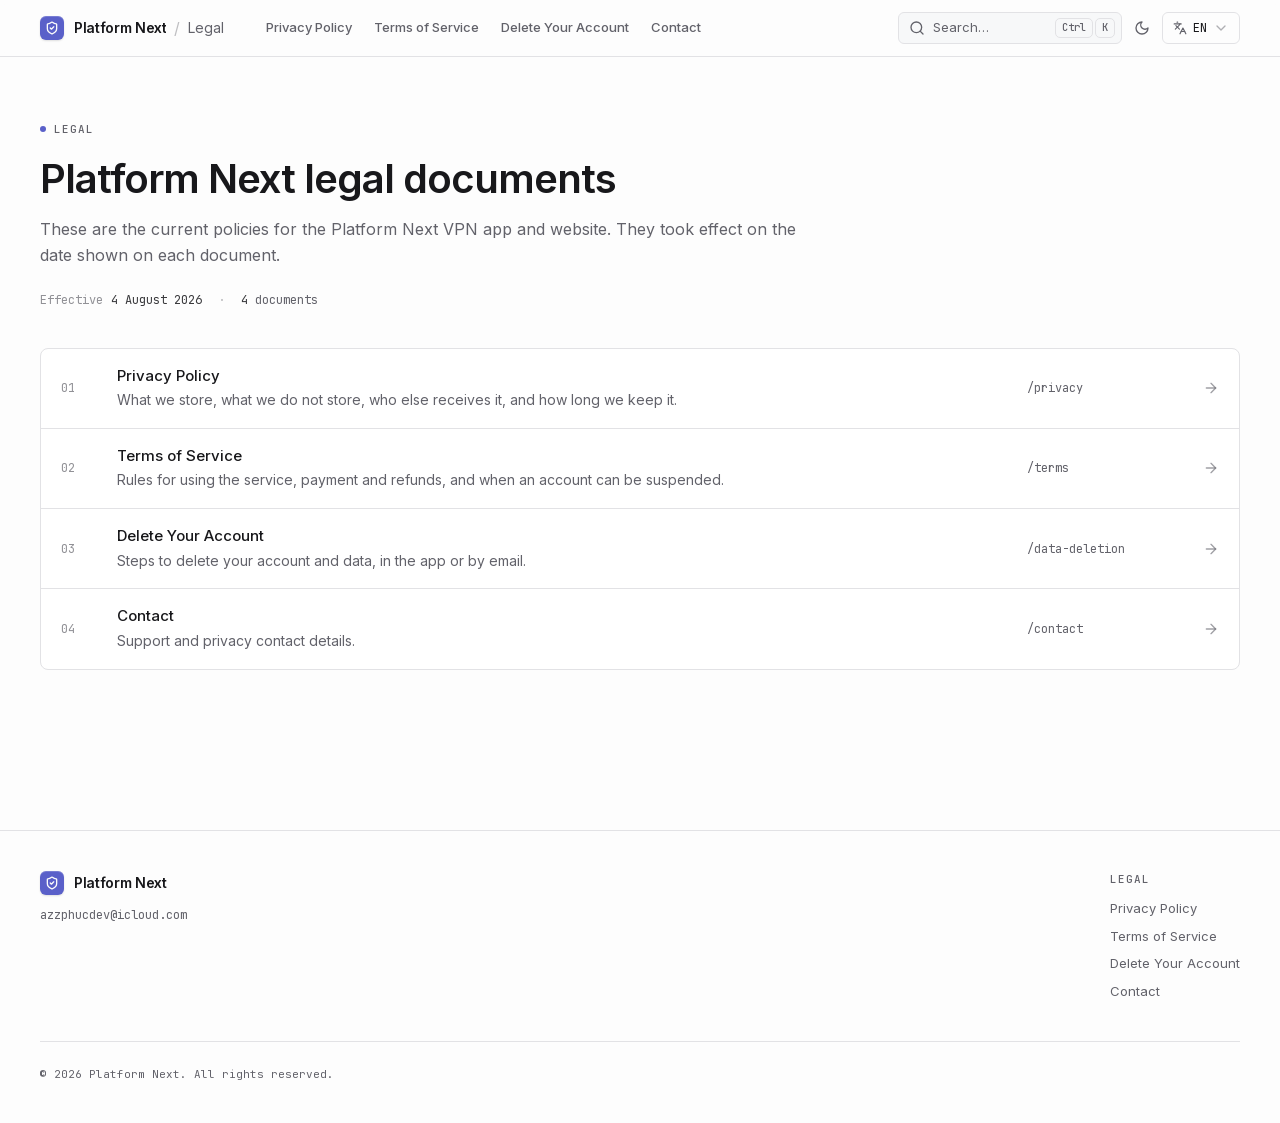
==== commit 8bb5722a: "Update New UI/UX" ====
--- a/index.html
+++ b/index.html
@@ -1,4 +1,4 @@
-<!DOCTYPE html><html lang="en"><head><meta charSet="utf-8" data-next-head=""/><title data-next-head="">Platform Next legal documents — Platform Next</title><meta name="description" content="These are the current policies for the Platform Next VPN app and website. They took effect on the date shown on each document." data-next-head=""/><meta name="viewport" content="width=device-width, initial-scale=1, viewport-fit=cover" data-next-head=""/><meta name="theme-color" content="#131a26" media="(prefers-color-scheme: dark)" data-next-head=""/><link rel="canonical" href="https://policy.platformnext.dev/" data-next-head=""/><meta property="og:type" content="website" data-next-head=""/><meta property="og:site_name" content="Platform Next" data-next-head=""/><meta property="og:locale" content="en_US" data-next-head=""/><meta property="og:url" content="https://policy.platformnext.dev/" data-next-head=""/><meta property="og:title" content="Platform Next legal documents — Platform Next" data-next-head=""/><meta property="og:description" content="These are the current policies for the Platform Next VPN app and website. They took effect on the date shown on each document." data-next-head=""/><meta property="og:image" content="https://policy.platformnext.dev/banner.png" data-next-head=""/><meta name="twitter:card" content="summary_large_image" data-next-head=""/><meta name="twitter:url" content="https://policy.platformnext.dev/" data-next-head=""/><meta name="twitter:title" content="Platform Next legal documents — Platform Next" data-next-head=""/><meta name="twitter:description" content="These are the current policies for the Platform Next VPN app and website. They took effect on the date shown on each document." data-next-head=""/><meta name="twitter:image" content="https://policy.platformnext.dev/banner.png" data-next-head=""/><link rel="icon" href="/favicon.ico" sizes="any" data-next-head=""/><link rel="icon" type="image/svg+xml" href="/favicon.svg" data-next-head=""/><link rel="icon" type="image/png" sizes="96x96" href="/favicon-96x96.png" data-next-head=""/><link rel="apple-touch-icon" sizes="180x180" href="/apple-touch-icon.png" data-next-head=""/><link rel="manifest" href="/site.webmanifest" data-next-head=""/><script>
+<!DOCTYPE html><html lang="en"><head><meta charSet="utf-8" data-next-head=""/><title data-next-head="">Platform Next legal documents — Platform Next</title><meta name="description" content="These are the current policies for the Platform Next VPN app and website. They took effect on the date shown on each document." data-next-head=""/><meta name="viewport" content="width=device-width, initial-scale=1, viewport-fit=cover" data-next-head=""/><meta name="theme-color" content="#0f0f11" media="(prefers-color-scheme: dark)" data-next-head=""/><link rel="canonical" href="https://policy.platformnext.dev/" data-next-head=""/><meta property="og:type" content="website" data-next-head=""/><meta property="og:site_name" content="Platform Next" data-next-head=""/><meta property="og:locale" content="en_US" data-next-head=""/><meta property="og:url" content="https://policy.platformnext.dev/" data-next-head=""/><meta property="og:title" content="Platform Next legal documents — Platform Next" data-next-head=""/><meta property="og:description" content="These are the current policies for the Platform Next VPN app and website. They took effect on the date shown on each document." data-next-head=""/><meta property="og:image" content="https://policy.platformnext.dev/banner.png" data-next-head=""/><meta name="twitter:card" content="summary_large_image" data-next-head=""/><meta name="twitter:url" content="https://policy.platformnext.dev/" data-next-head=""/><meta name="twitter:title" content="Platform Next legal documents — Platform Next" data-next-head=""/><meta name="twitter:description" content="These are the current policies for the Platform Next VPN app and website. They took effect on the date shown on each document." data-next-head=""/><meta name="twitter:image" content="https://policy.platformnext.dev/banner.png" data-next-head=""/><link rel="icon" href="/favicon.ico" sizes="any" data-next-head=""/><link rel="icon" type="image/svg+xml" href="/favicon.svg" data-next-head=""/><link rel="icon" type="image/png" sizes="96x96" href="/favicon-96x96.png" data-next-head=""/><link rel="apple-touch-icon" sizes="180x180" href="/apple-touch-icon.png" data-next-head=""/><link rel="manifest" href="/site.webmanifest" data-next-head=""/><script>
 (function () {
   try {
     var saved = localStorage.getItem('theme');
@@ -16,23 +16,18 @@
     if (dark) document.documentElement.classList.add('dark');
   } catch (e) {}
 })();
-</script><link rel="preload" href="/_next/static/chunks/045kt2zn32xn7.css" as="style"/><link rel="stylesheet" href="/_next/static/chunks/045kt2zn32xn7.css" data-n-g=""/><noscript data-n-css=""></noscript><script>(globalThis["TURBOPACK"] || (globalThis["TURBOPACK"] = [])).push({"otherChunks":["static/chunks/3e2t529094yvd.js","static/chunks/2bwe1z0vjw5zq.js","static/chunks/2zd5srkdn73gh.js","static/chunks/045kt2zn32xn7.css"],"runtimeModuleIds":[10783,68146]});
-(globalThis["TURBOPACK"] || (globalThis["TURBOPACK"] = [])).push({"otherChunks":["static/chunks/1nz0l--e9qtu8.js","static/chunks/1fs2xgphdcvpr.js"],"runtimeModuleIds":[10783,19675]});</script><script src="/_next/static/chunks/3e2t529094yvd.js" defer=""></script><script src="/_next/static/chunks/2bwe1z0vjw5zq.js" defer=""></script><script src="/_next/static/chunks/2zd5srkdn73gh.js" defer=""></script><script src="/_next/static/chunks/turbopack-2c3mg3r-05n1w.js" defer=""></script><script src="/_next/static/chunks/1nz0l--e9qtu8.js" defer=""></script><script src="/_next/static/chunks/1fs2xgphdcvpr.js" defer=""></script><script src="/_next/static/YeuS97eV5cu_zSGPgkZ_Y/_buildManifest.js" defer=""></script><script src="/_next/static/YeuS97eV5cu_zSGPgkZ_Y/_ssgManifest.js" defer=""></script><script src="/_next/static/YeuS97eV5cu_zSGPgkZ_Y/_clientMiddlewareManifest.js" defer=""></script></head><body><div id="__next"><div class="flex min-h-screen flex-col"><header class="sticky top-0 z-40 border-b border-border bg-[var(--surface-nav)] backdrop-blur-md backdrop-saturate-150"><div class="shell flex h-14 items-center gap-3 sm:h-16"><div class="flex items-center gap-3 md:hidden"><button type="button" aria-label="Open menu" class="inline-flex size-9 items-center justify-center rounded-lg border border-border
-                     text-foreground transition-colors hover:bg-accent md:hidden
-                     focus-visible:outline-2 focus-visible:outline-offset-2 focus-visible:outline-ring" aria-haspopup="dialog" aria-expanded="false" aria-controls="radix-:Rb6:" data-state="closed" data-slot="sheet-trigger"><svg xmlns="http://www.w3.org/2000/svg" width="24" height="24" viewBox="0 0 24 24" fill="none" stroke="currentColor" stroke-width="2" stroke-linecap="round" stroke-linejoin="round" class="lucide lucide-menu size-[18px]" aria-hidden="true"><path d="M4 12h16"></path><path d="M4 18h16"></path><path d="M4 6h16"></path></svg></button></div><a class="group flex min-w-0 items-center gap-2 rounded-md
-                     focus-visible:outline-2 focus-visible:outline-offset-4 focus-visible:outline-ring" href="/"><span class="flex size-8 shrink-0 items-center justify-center rounded-lg bg-primary/10 text-primary"><svg xmlns="http://www.w3.org/2000/svg" width="24" height="24" viewBox="0 0 24 24" fill="none" stroke="currentColor" stroke-width="2" stroke-linecap="round" stroke-linejoin="round" class="lucide lucide-shield-check size-[18px]" aria-hidden="true"><path d="M20 13c0 5-3.5 7.5-7.66 8.95a1 1 0 0 1-.67-.01C7.5 20.5 4 18 4 13V6a1 1 0 0 1 1-1c2 0 4.5-1.2 6.24-2.72a1.17 1.17 0 0 1 1.52 0C14.51 3.81 17 5 19 5a1 1 0 0 1 1 1z"></path><path d="m9 12 2 2 4-4"></path></svg></span><span class="flex min-w-0 flex-col leading-tight"><span class="truncate text-sm font-semibold tracking-tight sm:text-[0.9375rem]">Platform Next</span><span class="truncate text-[11px] text-muted-foreground">Legal</span></span></a><nav class="ml-4 hidden items-center gap-1 md:flex"><a class="rounded-lg px-3 py-1.5 text-sm font-medium transition-colors text-muted-foreground hover:bg-accent/50 hover:text-foreground" href="/privacy/">Privacy Policy</a><a class="rounded-lg px-3 py-1.5 text-sm font-medium transition-colors text-muted-foreground hover:bg-accent/50 hover:text-foreground" href="/terms/">Terms of Service</a><a class="rounded-lg px-3 py-1.5 text-sm font-medium transition-colors text-muted-foreground hover:bg-accent/50 hover:text-foreground" href="/data-deletion/">Delete Your Account</a><a class="rounded-lg px-3 py-1.5 text-sm font-medium transition-colors text-muted-foreground hover:bg-accent/50 hover:text-foreground" href="/contact/">Contact</a></nav><div class="ml-auto flex items-center gap-1.5"><button type="button" aria-label="Toggle theme" title="Toggle theme" class="inline-flex size-9 items-center justify-center rounded-full text-muted-foreground
-                 transition-colors hover:bg-accent hover:text-accent-foreground
-                 focus-visible:outline-2 focus-visible:outline-offset-2 focus-visible:outline-ring"><svg xmlns="http://www.w3.org/2000/svg" width="24" height="24" viewBox="0 0 24 24" fill="none" stroke="currentColor" stroke-width="2" stroke-linecap="round" stroke-linejoin="round" class="lucide lucide-moon size-[18px]" aria-hidden="true"><path d="M12 3a6 6 0 0 0 9 9 9 9 0 1 1-9-9Z"></path></svg></button><button type="button" role="combobox" aria-controls="radix-:R536:" aria-expanded="false" aria-autocomplete="none" dir="ltr" data-state="closed" data-slot="select-trigger" data-size="sm" class="border-input data-[placeholder]:text-muted-foreground [&amp;_svg:not([class*=&#x27;text-&#x27;])]:text-muted-foreground focus-visible:border-ring focus-visible:ring-ring/50 aria-invalid:ring-destructive/20 dark:aria-invalid:ring-destructive/40 aria-invalid:border-destructive dark:bg-input/30 dark:hover:bg-input/50 items-center justify-between gap-2 rounded-md border px-3 py-2 text-sm whitespace-nowrap shadow-xs transition-[color,box-shadow] outline-none focus-visible:ring-[3px] disabled:cursor-not-allowed disabled:opacity-50 data-[size=default]:h-9 data-[size=sm]:h-8 *:data-[slot=select-value]:line-clamp-1 *:data-[slot=select-value]:flex *:data-[slot=select-value]:items-center *:data-[slot=select-value]:gap-2 [&amp;_svg]:pointer-events-none [&amp;_svg]:shrink-0 [&amp;_svg:not([class*=&#x27;size-&#x27;])]:size-4 w-[130px] bg-transparent hidden md:flex" aria-label="Language"><span data-slot="select-value" style="pointer-events:none"></span><svg xmlns="http://www.w3.org/2000/svg" width="24" height="24" viewBox="0 0 24 24" fill="none" stroke="currentColor" stroke-width="2" stroke-linecap="round" stroke-linejoin="round" class="lucide lucide-chevron-down size-4 opacity-50" aria-hidden="true"><path d="m6 9 6 6 6-6"></path></svg></button><select aria-hidden="true" tabindex="-1" style="position:absolute;border:0;width:1px;height:1px;padding:0;margin:-1px;overflow:hidden;clip:rect(0, 0, 0, 0);white-space:nowrap;word-wrap:normal"></select></div></div></header><main class="flex-1"><div class="shell py-12 sm:py-16"><h1 class="text-[1.75rem] font-semibold tracking-tight text-balance sm:text-4xl">Platform Next legal documents</h1><p class="mt-3 text-base leading-relaxed text-muted-foreground sm:text-lg">These are the current policies for the Platform Next VPN app and website. They took effect on the date shown on each document.</p><p class="mt-5 text-xs text-muted-foreground">Effective<!-- --> <!-- -->4 August 2026</p><div class="mt-10 divide-y divide-border border-y border-border"><a class="group flex items-start justify-between gap-4 py-5 transition-colors
-                         hover:bg-accent/30 focus-visible:outline-2 focus-visible:outline-offset-2
-                         focus-visible:outline-ring" href="/privacy/"><span class="min-w-0"><span class="block text-[0.9375rem] font-semibold transition-colors group-hover:text-primary">Privacy Policy</span><span class="mt-1 block text-sm leading-relaxed text-muted-foreground">What we store, what we do not store, who else receives it, and how long we keep it.</span></span><svg xmlns="http://www.w3.org/2000/svg" width="24" height="24" viewBox="0 0 24 24" fill="none" stroke="currentColor" stroke-width="2" stroke-linecap="round" stroke-linejoin="round" class="lucide lucide-arrow-right mt-1 size-4 shrink-0 text-muted-foreground transition-transform
-                           group-hover:translate-x-0.5 group-hover:text-primary" aria-hidden="true"><path d="M5 12h14"></path><path d="m12 5 7 7-7 7"></path></svg></a><a class="group flex items-start justify-between gap-4 py-5 transition-colors
-                         hover:bg-accent/30 focus-visible:outline-2 focus-visible:outline-offset-2
-                         focus-visible:outline-ring" href="/terms/"><span class="min-w-0"><span class="block text-[0.9375rem] font-semibold transition-colors group-hover:text-primary">Terms of Service</span><span class="mt-1 block text-sm leading-relaxed text-muted-foreground">Rules for using the service, payment and refunds, and when an account can be suspended.</span></span><svg xmlns="http://www.w3.org/2000/svg" width="24" height="24" viewBox="0 0 24 24" fill="none" stroke="currentColor" stroke-width="2" stroke-linecap="round" stroke-linejoin="round" class="lucide lucide-arrow-right mt-1 size-4 shrink-0 text-muted-foreground transition-transform
-                           group-hover:translate-x-0.5 group-hover:text-primary" aria-hidden="true"><path d="M5 12h14"></path><path d="m12 5 7 7-7 7"></path></svg></a><a class="group flex items-start justify-between gap-4 py-5 transition-colors
-                         hover:bg-accent/30 focus-visible:outline-2 focus-visible:outline-offset-2
-                         focus-visible:outline-ring" href="/data-deletion/"><span class="min-w-0"><span class="block text-[0.9375rem] font-semibold transition-colors group-hover:text-primary">Delete Your Account</span><span class="mt-1 block text-sm leading-relaxed text-muted-foreground">Steps to delete your account and data, in the app or by email.</span></span><svg xmlns="http://www.w3.org/2000/svg" width="24" height="24" viewBox="0 0 24 24" fill="none" stroke="currentColor" stroke-width="2" stroke-linecap="round" stroke-linejoin="round" class="lucide lucide-arrow-right mt-1 size-4 shrink-0 text-muted-foreground transition-transform
-                           group-hover:translate-x-0.5 group-hover:text-primary" aria-hidden="true"><path d="M5 12h14"></path><path d="m12 5 7 7-7 7"></path></svg></a><a class="group flex items-start justify-between gap-4 py-5 transition-colors
-                         hover:bg-accent/30 focus-visible:outline-2 focus-visible:outline-offset-2
-                         focus-visible:outline-ring" href="/contact/"><span class="min-w-0"><span class="block text-[0.9375rem] font-semibold transition-colors group-hover:text-primary">Contact</span><span class="mt-1 block text-sm leading-relaxed text-muted-foreground">Support and privacy contact details.</span></span><svg xmlns="http://www.w3.org/2000/svg" width="24" height="24" viewBox="0 0 24 24" fill="none" stroke="currentColor" stroke-width="2" stroke-linecap="round" stroke-linejoin="round" class="lucide lucide-arrow-right mt-1 size-4 shrink-0 text-muted-foreground transition-transform
-                           group-hover:translate-x-0.5 group-hover:text-primary" aria-hidden="true"><path d="M5 12h14"></path><path d="m12 5 7 7-7 7"></path></svg></a></div></div></main><footer class="mt-20 border-t border-border bg-[var(--surface-subtle)]"><div class="shell py-10"><div class="flex flex-col gap-8 sm:flex-row sm:items-start sm:justify-between"><div class="max-w-xs"><div class="flex items-center gap-2"><svg xmlns="http://www.w3.org/2000/svg" width="24" height="24" viewBox="0 0 24 24" fill="none" stroke="currentColor" stroke-width="2" stroke-linecap="round" stroke-linejoin="round" class="lucide lucide-shield-check size-[18px] text-primary" aria-hidden="true"><path d="M20 13c0 5-3.5 7.5-7.66 8.95a1 1 0 0 1-.67-.01C7.5 20.5 4 18 4 13V6a1 1 0 0 1 1-1c2 0 4.5-1.2 6.24-2.72a1.17 1.17 0 0 1 1.52 0C14.51 3.81 17 5 19 5a1 1 0 0 1 1 1z"></path><path d="m9 12 2 2 4-4"></path></svg><span class="text-sm font-semibold">Platform Next</span></div><a href="mailto:azzphucdev@icloud.com" class="mt-2 inline-block break-words text-sm text-muted-foreground
-                         underline-offset-4 transition-colors hover:text-foreground hover:underline">azzphucdev@icloud.com</a></div><nav class="grid grid-cols-2 gap-x-8 gap-y-2 sm:flex sm:flex-col sm:gap-2"><a class="text-sm text-muted-foreground transition-colors hover:text-foreground" href="/privacy/">Privacy Policy</a><a class="text-sm text-muted-foreground transition-colors hover:text-foreground" href="/terms/">Terms of Service</a><a class="text-sm text-muted-foreground transition-colors hover:text-foreground" href="/data-deletion/">Delete Your Account</a><a class="text-sm text-muted-foreground transition-colors hover:text-foreground" href="/contact/">Contact</a></nav></div><p class="mt-8 border-t border-border pt-6 text-xs text-muted-foreground">© <!-- -->2026<!-- --> <!-- -->Platform Next<!-- -->. <!-- -->All rights reserved.</p></div></footer></div></div><script id="__NEXT_DATA__" type="application/json">{"props":{"pageProps":{}},"page":"/","query":{},"buildId":"YeuS97eV5cu_zSGPgkZ_Y","nextExport":true,"autoExport":true,"isFallback":false,"scriptLoader":[]}</script></body></html>+</script><link rel="preload" href="/_next/static/media/2bbe8d2671613f1f-s.p.0k62hbripvv8p.woff2" as="font" type="font/woff2" crossorigin="anonymous" data-next-font="size-adjust"/><link rel="preload" href="/_next/static/media/1bffadaabf893a1e-s.p.3-6t-g6q0vh0a.woff2" as="font" type="font/woff2" crossorigin="anonymous" data-next-font="size-adjust"/><link rel="preload" href="/_next/static/media/83afe278b6a6bb3c-s.p.2bn3s6zvc0dyp.woff2" as="font" type="font/woff2" crossorigin="anonymous" data-next-font="size-adjust"/><link rel="preload" href="/_next/static/media/89b21bb081cb7469-s.p.1fby2rem9ngyr.woff2" as="font" type="font/woff2" crossorigin="anonymous" data-next-font="size-adjust"/><link rel="preload" href="/_next/static/media/3fe682a82f50d426-s.p.0vfdmo25voy_0.woff2" as="font" type="font/woff2" crossorigin="anonymous" data-next-font="size-adjust"/><link rel="preload" href="/_next/static/media/70bc3e132a0a741e-s.p.3t6q91iet4nsy.woff2" as="font" type="font/woff2" crossorigin="anonymous" data-next-font="size-adjust"/><link rel="preload" href="/_next/static/chunks/419qfeox26cvq.css" as="style"/><link rel="stylesheet" href="/_next/static/chunks/419qfeox26cvq.css" data-n-g=""/><noscript data-n-css=""></noscript><script>(globalThis["TURBOPACK"] || (globalThis["TURBOPACK"] = [])).push({"otherChunks":["static/chunks/03a_n5hpux2mn.js","static/chunks/2bwe1z0vjw5zq.js","static/chunks/2zd5srkdn73gh.js","static/chunks/419qfeox26cvq.css"],"runtimeModuleIds":[10783,68146]});
+(globalThis["TURBOPACK"] || (globalThis["TURBOPACK"] = [])).push({"otherChunks":["static/chunks/4002gzkcwl1fu.js","static/chunks/2lk1ba4cysglp.js","static/chunks/1pq-bp9cez4fg.js"],"runtimeModuleIds":[10783,19675]});</script><script src="/_next/static/chunks/03a_n5hpux2mn.js" defer=""></script><script src="/_next/static/chunks/2bwe1z0vjw5zq.js" defer=""></script><script src="/_next/static/chunks/2zd5srkdn73gh.js" defer=""></script><script src="/_next/static/chunks/turbopack-2c3mg3r-05n1w.js" defer=""></script><script src="/_next/static/chunks/4002gzkcwl1fu.js" defer=""></script><script src="/_next/static/chunks/2lk1ba4cysglp.js" defer=""></script><script src="/_next/static/chunks/1pq-bp9cez4fg.js" defer=""></script><script src="/_next/static/D5gEvT1_3GANNW9aqzJCr/_buildManifest.js" defer=""></script><script src="/_next/static/D5gEvT1_3GANNW9aqzJCr/_ssgManifest.js" defer=""></script><script src="/_next/static/D5gEvT1_3GANNW9aqzJCr/_clientMiddlewareManifest.js" defer=""></script><style id="__jsx-1065150507">:root{--font-inter:'Inter', 'Inter Fallback';--font-jetbrains:'JetBrains Mono', 'JetBrains Mono Fallback'}</style></head><body><div id="__next"><div class="flex min-h-screen flex-col"><header class="sticky top-0 z-40 border-b border-border bg-[var(--surface-nav)] backdrop-blur-xl backdrop-saturate-150"><div class="shell flex h-14 items-center gap-2"><div class="mr-1 flex items-center lg:hidden"><button type="button" aria-label="Open menu" class="inline-flex size-8 items-center justify-center rounded-md border border-border text-foreground transition-colors hover:bg-accent lg:hidden focus-visible:outline-2 focus-visible:outline-offset-2 focus-visible:outline-ring" aria-haspopup="dialog" aria-expanded="false" aria-controls="radix-:R1bm:" data-state="closed" data-slot="sheet-trigger"><svg xmlns="http://www.w3.org/2000/svg" width="24" height="24" viewBox="0 0 24 24" fill="none" stroke="currentColor" stroke-width="2" stroke-linecap="round" stroke-linejoin="round" class="lucide lucide-menu size-4" aria-hidden="true"><path d="M4 12h16"></path><path d="M4 18h16"></path><path d="M4 6h16"></path></svg></button></div><a class="flex min-w-0 items-center gap-2.5 rounded-md focus-visible:outline-2 focus-visible:outline-offset-4 focus-visible:outline-ring" href="/"><span class="flex size-6 shrink-0 items-center justify-center rounded-md bg-primary text-primary-foreground shadow-[inset_0_1px_0_rgb(255_255_255/0.18),0_1px_2px_rgb(0_0_0/0.12)]"><svg xmlns="http://www.w3.org/2000/svg" width="24" height="24" viewBox="0 0 24 24" fill="none" stroke="currentColor" stroke-width="2.25" stroke-linecap="round" stroke-linejoin="round" class="lucide lucide-shield-check size-3.5" aria-hidden="true"><path d="M20 13c0 5-3.5 7.5-7.66 8.95a1 1 0 0 1-.67-.01C7.5 20.5 4 18 4 13V6a1 1 0 0 1 1-1c2 0 4.5-1.2 6.24-2.72a1.17 1.17 0 0 1 1.52 0C14.51 3.81 17 5 19 5a1 1 0 0 1 1 1z"></path><path d="m9 12 2 2 4-4"></path></svg></span><span class="truncate text-sm font-semibold tracking-tight">Platform Next</span></a><span aria-hidden="true" class="hidden select-none text-muted-foreground/40 sm:inline">/</span><span class="hidden text-sm text-muted-foreground sm:inline">Legal</span><nav class="ml-6 hidden items-center gap-0.5 lg:flex"><a class="rounded-md px-2.5 py-1.5 text-[13px] font-medium transition-colors text-muted-foreground hover:text-foreground focus-visible:outline-2 focus-visible:outline-offset-2 focus-visible:outline-ring" href="/privacy/">Privacy Policy</a><a class="rounded-md px-2.5 py-1.5 text-[13px] font-medium transition-colors text-muted-foreground hover:text-foreground focus-visible:outline-2 focus-visible:outline-offset-2 focus-visible:outline-ring" href="/terms/">Terms of Service</a><a class="rounded-md px-2.5 py-1.5 text-[13px] font-medium transition-colors text-muted-foreground hover:text-foreground focus-visible:outline-2 focus-visible:outline-offset-2 focus-visible:outline-ring" href="/data-deletion/">Delete Your Account</a><a class="rounded-md px-2.5 py-1.5 text-[13px] font-medium transition-colors text-muted-foreground hover:text-foreground focus-visible:outline-2 focus-visible:outline-offset-2 focus-visible:outline-ring" href="/contact/">Contact</a></nav><div class="ml-auto flex items-center gap-1"><button type="button" aria-label="Search" aria-keyshortcuts="Meta+K Control+K" class="inline-flex h-8 items-center gap-2 rounded-md text-muted-foreground transition-colors w-8 justify-center hover:bg-accent hover:text-foreground lg:w-auto lg:justify-start lg:border lg:border-border lg:bg-[var(--surface-subtle)] lg:pl-2.5 lg:pr-1.5 xl:w-56 focus-visible:outline-2 focus-visible:outline-offset-2 focus-visible:outline-ring"><svg xmlns="http://www.w3.org/2000/svg" width="24" height="24" viewBox="0 0 24 24" fill="none" stroke="currentColor" stroke-width="2" stroke-linecap="round" stroke-linejoin="round" class="lucide lucide-search size-4 shrink-0" aria-hidden="true"><path d="m21 21-4.34-4.34"></path><circle cx="11" cy="11" r="8"></circle></svg><span class="hidden flex-1 text-left text-[13px] xl:inline">Search<!-- -->…</span><span class="hidden items-center gap-0.5 lg:inline-flex" aria-hidden="true"><kbd class="kbd">⌘</kbd><kbd class="kbd">K</kbd></span></button><button type="button" aria-label="Toggle theme" title="Toggle theme" class="inline-flex size-8 items-center justify-center rounded-md text-muted-foreground transition-colors hover:bg-accent hover:text-foreground focus-visible:outline-2 focus-visible:outline-offset-2 focus-visible:outline-ring"><svg xmlns="http://www.w3.org/2000/svg" width="24" height="24" viewBox="0 0 24 24" fill="none" stroke="currentColor" stroke-width="2" stroke-linecap="round" stroke-linejoin="round" class="lucide lucide-moon size-4" aria-hidden="true"><path d="M12 3a6 6 0 0 0 9 9 9 9 0 1 1-9-9Z"></path></svg></button><button type="button" role="combobox" aria-controls="radix-:Rubm:" aria-expanded="false" aria-autocomplete="none" dir="ltr" data-state="closed" data-slot="select-trigger" data-size="sm" class="data-[placeholder]:text-muted-foreground [&amp;_svg:not([class*=&#x27;text-&#x27;])]:text-muted-foreground focus-visible:border-ring focus-visible:ring-ring/50 aria-invalid:ring-destructive/20 dark:aria-invalid:ring-destructive/40 aria-invalid:border-destructive w-fit items-center justify-between border py-2 whitespace-nowrap transition-[color,box-shadow] outline-none focus-visible:ring-[3px] disabled:cursor-not-allowed disabled:opacity-50 data-[size=default]:h-9 data-[size=sm]:h-8 *:data-[slot=select-value]:line-clamp-1 *:data-[slot=select-value]:flex *:data-[slot=select-value]:items-center *:data-[slot=select-value]:gap-2 [&amp;_svg]:pointer-events-none [&amp;_svg]:shrink-0 [&amp;_svg:not([class*=&#x27;size-&#x27;])]:size-4 rounded-md border-border bg-transparent shadow-none hover:bg-accent dark:bg-transparent dark:hover:bg-accent h-8 gap-1.5 px-2.5 font-mono text-xs hidden lg:flex" aria-label="Language"><svg xmlns="http://www.w3.org/2000/svg" width="24" height="24" viewBox="0 0 24 24" fill="none" stroke="currentColor" stroke-width="2" stroke-linecap="round" stroke-linejoin="round" class="lucide lucide-languages size-3.5" aria-hidden="true"><path d="m5 8 6 6"></path><path d="m4 14 6-6 2-3"></path><path d="M2 5h12"></path><path d="M7 2h1"></path><path d="m22 22-5-10-5 10"></path><path d="M14 18h6"></path></svg><span data-slot="select-value" style="pointer-events:none">EN</span><svg xmlns="http://www.w3.org/2000/svg" width="24" height="24" viewBox="0 0 24 24" fill="none" stroke="currentColor" stroke-width="2" stroke-linecap="round" stroke-linejoin="round" class="lucide lucide-chevron-down size-4 opacity-50" aria-hidden="true"><path d="m6 9 6 6 6-6"></path></svg></button><select aria-hidden="true" tabindex="-1" style="position:absolute;border:0;width:1px;height:1px;padding:0;margin:-1px;overflow:hidden;clip:rect(0, 0, 0, 0);white-space:nowrap;word-wrap:normal"></select></div></div></header><main class="flex-1"><div class="shell py-12 sm:py-16"><p class="label-mono flex items-center gap-2"><span aria-hidden="true" class="size-1.5 rounded-full bg-primary"></span>Legal</p><h1 class="mt-4 text-[1.75rem] font-semibold leading-tight tracking-[-0.025em] text-balance sm:text-[2.5rem]">Platform Next legal documents</h1><p class="mt-3 max-w-3xl text-[0.9375rem] leading-relaxed text-muted-foreground sm:text-base">These are the current policies for the Platform Next VPN app and website. They took effect on the date shown on each document.</p><div class="mt-6 flex flex-wrap items-center gap-x-4 gap-y-2 font-mono text-xs text-muted-foreground"><span class="inline-flex items-center gap-2"><span class="text-muted-foreground/70">Effective</span><span class="text-foreground/85">4 August 2026</span></span><span aria-hidden="true" class="text-muted-foreground/40">·</span><span><span class="text-foreground/85">4</span> <!-- -->documents</span></div><div class="panel mt-10 divide-y divide-border overflow-hidden"><a class="group grid grid-cols-[auto_minmax(0,1fr)_auto] items-start gap-x-4 px-4 py-4 transition-colors
+                         hover:bg-[var(--surface-subtle)] sm:grid-cols-[2.5rem_minmax(0,1fr)_10rem_auto] sm:items-center sm:px-5
+                         focus-visible:outline-2 focus-visible:-outline-offset-2 focus-visible:outline-ring" href="/privacy/"><span class="pt-0.5 font-mono text-xs tabular-nums text-muted-foreground/70 sm:pt-0">01</span><span class="min-w-0"><span class="block text-[0.9375rem] font-medium text-foreground">Privacy Policy</span><span class="mt-0.5 block text-sm leading-relaxed text-muted-foreground">What we store, what we do not store, who else receives it, and how long we keep it.</span></span><span class="hidden font-mono text-xs text-muted-foreground sm:block">/privacy</span><svg xmlns="http://www.w3.org/2000/svg" width="24" height="24" viewBox="0 0 24 24" fill="none" stroke="currentColor" stroke-width="2" stroke-linecap="round" stroke-linejoin="round" class="lucide lucide-arrow-right mt-1 size-4 shrink-0 text-muted-foreground/60 transition-all
+                           group-hover:translate-x-0.5 group-hover:text-foreground sm:mt-0" aria-hidden="true"><path d="M5 12h14"></path><path d="m12 5 7 7-7 7"></path></svg></a><a class="group grid grid-cols-[auto_minmax(0,1fr)_auto] items-start gap-x-4 px-4 py-4 transition-colors
+                         hover:bg-[var(--surface-subtle)] sm:grid-cols-[2.5rem_minmax(0,1fr)_10rem_auto] sm:items-center sm:px-5
+                         focus-visible:outline-2 focus-visible:-outline-offset-2 focus-visible:outline-ring" href="/terms/"><span class="pt-0.5 font-mono text-xs tabular-nums text-muted-foreground/70 sm:pt-0">02</span><span class="min-w-0"><span class="block text-[0.9375rem] font-medium text-foreground">Terms of Service</span><span class="mt-0.5 block text-sm leading-relaxed text-muted-foreground">Rules for using the service, payment and refunds, and when an account can be suspended.</span></span><span class="hidden font-mono text-xs text-muted-foreground sm:block">/terms</span><svg xmlns="http://www.w3.org/2000/svg" width="24" height="24" viewBox="0 0 24 24" fill="none" stroke="currentColor" stroke-width="2" stroke-linecap="round" stroke-linejoin="round" class="lucide lucide-arrow-right mt-1 size-4 shrink-0 text-muted-foreground/60 transition-all
+                           group-hover:translate-x-0.5 group-hover:text-foreground sm:mt-0" aria-hidden="true"><path d="M5 12h14"></path><path d="m12 5 7 7-7 7"></path></svg></a><a class="group grid grid-cols-[auto_minmax(0,1fr)_auto] items-start gap-x-4 px-4 py-4 transition-colors
+                         hover:bg-[var(--surface-subtle)] sm:grid-cols-[2.5rem_minmax(0,1fr)_10rem_auto] sm:items-center sm:px-5
+                         focus-visible:outline-2 focus-visible:-outline-offset-2 focus-visible:outline-ring" href="/data-deletion/"><span class="pt-0.5 font-mono text-xs tabular-nums text-muted-foreground/70 sm:pt-0">03</span><span class="min-w-0"><span class="block text-[0.9375rem] font-medium text-foreground">Delete Your Account</span><span class="mt-0.5 block text-sm leading-relaxed text-muted-foreground">Steps to delete your account and data, in the app or by email.</span></span><span class="hidden font-mono text-xs text-muted-foreground sm:block">/data-deletion</span><svg xmlns="http://www.w3.org/2000/svg" width="24" height="24" viewBox="0 0 24 24" fill="none" stroke="currentColor" stroke-width="2" stroke-linecap="round" stroke-linejoin="round" class="lucide lucide-arrow-right mt-1 size-4 shrink-0 text-muted-foreground/60 transition-all
+                           group-hover:translate-x-0.5 group-hover:text-foreground sm:mt-0" aria-hidden="true"><path d="M5 12h14"></path><path d="m12 5 7 7-7 7"></path></svg></a><a class="group grid grid-cols-[auto_minmax(0,1fr)_auto] items-start gap-x-4 px-4 py-4 transition-colors
+                         hover:bg-[var(--surface-subtle)] sm:grid-cols-[2.5rem_minmax(0,1fr)_10rem_auto] sm:items-center sm:px-5
+                         focus-visible:outline-2 focus-visible:-outline-offset-2 focus-visible:outline-ring" href="/contact/"><span class="pt-0.5 font-mono text-xs tabular-nums text-muted-foreground/70 sm:pt-0">04</span><span class="min-w-0"><span class="block text-[0.9375rem] font-medium text-foreground">Contact</span><span class="mt-0.5 block text-sm leading-relaxed text-muted-foreground">Support and privacy contact details.</span></span><span class="hidden font-mono text-xs text-muted-foreground sm:block">/contact</span><svg xmlns="http://www.w3.org/2000/svg" width="24" height="24" viewBox="0 0 24 24" fill="none" stroke="currentColor" stroke-width="2" stroke-linecap="round" stroke-linejoin="round" class="lucide lucide-arrow-right mt-1 size-4 shrink-0 text-muted-foreground/60 transition-all
+                           group-hover:translate-x-0.5 group-hover:text-foreground sm:mt-0" aria-hidden="true"><path d="M5 12h14"></path><path d="m12 5 7 7-7 7"></path></svg></a></div></div></main><footer class="mt-24 border-t border-border"><div class="shell py-10"><div class="flex flex-col gap-8 sm:flex-row sm:items-start sm:justify-between"><div class="max-w-xs"><div class="flex items-center gap-2.5"><span class="flex size-6 shrink-0 items-center justify-center rounded-md bg-primary text-primary-foreground shadow-[inset_0_1px_0_rgb(255_255_255/0.18),0_1px_2px_rgb(0_0_0/0.12)]"><svg xmlns="http://www.w3.org/2000/svg" width="24" height="24" viewBox="0 0 24 24" fill="none" stroke="currentColor" stroke-width="2.25" stroke-linecap="round" stroke-linejoin="round" class="lucide lucide-shield-check size-3.5" aria-hidden="true"><path d="M20 13c0 5-3.5 7.5-7.66 8.95a1 1 0 0 1-.67-.01C7.5 20.5 4 18 4 13V6a1 1 0 0 1 1-1c2 0 4.5-1.2 6.24-2.72a1.17 1.17 0 0 1 1.52 0C14.51 3.81 17 5 19 5a1 1 0 0 1 1 1z"></path><path d="m9 12 2 2 4-4"></path></svg></span><span class="text-sm font-semibold tracking-tight">Platform Next</span></div><a href="mailto:azzphucdev@icloud.com" class="mt-3 inline-block break-words font-mono text-xs text-muted-foreground
+                         underline-offset-4 transition-colors hover:text-foreground hover:underline">azzphucdev@icloud.com</a></div><nav><p class="label-mono mb-3">Legal</p><div class="grid grid-cols-2 gap-x-8 gap-y-2 sm:grid-cols-1"><a class="text-[13px] text-muted-foreground transition-colors hover:text-foreground" href="/privacy/">Privacy Policy</a><a class="text-[13px] text-muted-foreground transition-colors hover:text-foreground" href="/terms/">Terms of Service</a><a class="text-[13px] text-muted-foreground transition-colors hover:text-foreground" href="/data-deletion/">Delete Your Account</a><a class="text-[13px] text-muted-foreground transition-colors hover:text-foreground" href="/contact/">Contact</a></div></nav></div><p class="mt-10 border-t border-border pt-6 font-mono text-[11px] text-muted-foreground">© <!-- -->2026<!-- --> <!-- -->Platform Next<!-- -->. <!-- -->All rights reserved.</p></div></footer></div></div><script id="__NEXT_DATA__" type="application/json">{"props":{"pageProps":{}},"page":"/","query":{},"buildId":"D5gEvT1_3GANNW9aqzJCr","nextExport":true,"autoExport":true,"isFallback":false,"scriptLoader":[]}</script></body></html>
--- a/_next/static/chunks/419qfeox26cvq.css
+++ b/_next/static/chunks/419qfeox26cvq.css
@@ -0,0 +1,3 @@
+@layer properties{@supports (((-webkit-hyphens:none)) and (not (margin-trim:inline))) or ((-moz-orient:inline) and (not (color:rgb(from red r g b)))){*,:before,:after,::backdrop{--tw-translate-x:0;--tw-translate-y:0;--tw-translate-z:0;--tw-scale-x:1;--tw-scale-y:1;--tw-scale-z:1;--tw-rotate-x:initial;--tw-rotate-y:initial;--tw-rotate-z:initial;--tw-skew-x:initial;--tw-skew-y:initial;--tw-pan-x:initial;--tw-pan-y:initial;--tw-pinch-zoom:initial;--tw-space-y-reverse:0;--tw-space-x-reverse:0;--tw-divide-x-reverse:0;--tw-border-style:solid;--tw-divide-y-reverse:0;--tw-leading:initial;--tw-font-weight:initial;--tw-tracking:initial;--tw-ordinal:initial;--tw-slashed-zero:initial;--tw-numeric-figure:initial;--tw-numeric-spacing:initial;--tw-numeric-fraction:initial;--tw-shadow:0 0 #0000;--tw-shadow-color:initial;--tw-shadow-alpha:100%;--tw-inset-shadow:0 0 #0000;--tw-inset-shadow-color:initial;--tw-inset-shadow-alpha:100%;--tw-ring-color:initial;--tw-ring-shadow:0 0 #0000;--tw-inset-ring-color:initial;--tw-inset-ring-shadow:0 0 #0000;--tw-ring-inset:initial;--tw-ring-offset-width:0px;--tw-ring-offset-color:#fff;--tw-ring-offset-shadow:0 0 #0000;--tw-outline-style:solid;--tw-blur:initial;--tw-brightness:initial;--tw-contrast:initial;--tw-grayscale:initial;--tw-hue-rotate:initial;--tw-invert:initial;--tw-opacity:initial;--tw-saturate:initial;--tw-sepia:initial;--tw-drop-shadow:initial;--tw-drop-shadow-color:initial;--tw-drop-shadow-alpha:100%;--tw-drop-shadow-size:initial;--tw-backdrop-blur:initial;--tw-backdrop-brightness:initial;--tw-backdrop-contrast:initial;--tw-backdrop-grayscale:initial;--tw-backdrop-hue-rotate:initial;--tw-backdrop-invert:initial;--tw-backdrop-opacity:initial;--tw-backdrop-saturate:initial;--tw-backdrop-sepia:initial;--tw-duration:initial;--tw-ease:initial;--tw-content:"";--tw-animation-delay:0s;--tw-animation-direction:normal;--tw-animation-duration:initial;--tw-animation-fill-mode:none;--tw-animation-iteration-count:1;--tw-enter-opacity:1;--tw-enter-rotate:0;--tw-enter-scale:1;--tw-enter-translate-x:0;--tw-enter-translate-y:0;--tw-exit-opacity:1;--tw-exit-rotate:0;--tw-exit-scale:1;--tw-exit-translate-x:0;--tw-exit-translate-y:0}}}@layer theme{:root,:host{--color-emerald-500:#00bb7f;--color-black:#000;--color-white:#fff;--spacing:.25rem;--container-xs:20rem;--container-sm:24rem;--container-md:28rem;--container-xl:36rem;--container-3xl:48rem;--container-4xl:56rem;--text-xs:.75rem;--text-xs--line-height:calc(1/.75);--text-sm:.875rem;--text-sm--line-height:calc(1.25/.875);--text-base:1rem;--text-base--line-height:calc(1.5/1);--text-lg:1.125rem;--text-lg--line-height:calc(1.75/1.125);--text-xl:1.25rem;--text-xl--line-height:calc(1.75/1.25);--text-2xl:1.5rem;--text-2xl--line-height:calc(2/1.5);--text-3xl:1.875rem;--text-3xl--line-height:calc(2.25/1.875);--text-4xl:2.25rem;--text-4xl--line-height:calc(2.5/2.25);--text-6xl:3.75rem;--text-6xl--line-height:1;--text-7xl:4.5rem;--text-7xl--line-height:1;--font-weight-medium:500;--font-weight-semibold:600;--tracking-tight:-.025em;--tracking-wider:.05em;--leading-tight:1.25;--leading-snug:1.375;--leading-relaxed:1.625;--radius-xs:.125rem;--radius-2xl:1rem;--ease-in-out:cubic-bezier(.4,0,.2,1);--blur-md:12px;--blur-xl:24px;--default-transition-duration:.15s;--default-transition-timing-function:cubic-bezier(.4,0,.2,1);--default-font-family:var(--font-inter),ui-sans-serif,system-ui,-apple-system,"Segoe UI",Roboto,"Helvetica Neue",Arial,"Noto Sans",sans-serif;--default-mono-font-family:var(--font-jetbrains),ui-monospace,SFMono-Regular,Menlo,Consolas,"Liberation Mono",monospace}@supports (color:lab(0% 0 0)){:root,:host{--color-emerald-500:lab(66.9756% -58.27 19.5419)}}}@layer base{*,:after,:before,::backdrop{box-sizing:border-box;border:0 solid;margin:0;padding:0}::file-selector-button{box-sizing:border-box;border:0 solid;margin:0;padding:0}html,:host{-webkit-text-size-adjust:100%;tab-size:4;line-height:1.5;font-family:var(--default-font-family,ui-sans-serif,system-ui,sans-serif,"Apple Color Emoji","Segoe UI Emoji","Segoe UI Symbol","Noto Color Emoji");font-feature-settings:var(--default-font-feature-settings,normal);font-variation-settings:var(--default-font-variation-settings,normal);-webkit-tap-highlight-color:transparent}hr{height:0;color:inherit;border-top-width:1px}abbr:where([title]){-webkit-text-decoration:underline dotted;text-decoration:underline dotted}h1,h2,h3,h4,h5,h6{font-size:inherit;font-weight:inherit}a{color:inherit;-webkit-text-decoration:inherit;-webkit-text-decoration:inherit;-webkit-text-decoration:inherit;-webkit-text-decoration:inherit;text-decoration:inherit}b,strong{font-weight:bolder}code,kbd,samp,pre{font-family:var(--default-mono-font-family,ui-monospace,SFMono-Regular,Menlo,Monaco,Consolas,"Liberation Mono","Courier New",monospace);font-feature-settings:var(--default-mono-font-feature-settings,normal);font-variation-settings:var(--default-mono-font-variation-settings,normal);font-size:1em}small{font-size:80%}sub,sup{vertical-align:baseline;font-size:75%;line-height:0;position:relative}sub{bottom:-.25em}sup{top:-.5em}table{text-indent:0;border-color:inherit;border-collapse:collapse}:-moz-focusring{outline:auto}progress{vertical-align:baseline}summary{display:list-item}ol,ul,menu{list-style:none}img,svg,video,canvas,audio,iframe,embed,object{vertical-align:middle;display:block}img,video{max-width:100%;height:auto}button,input,select,optgroup,textarea{font:inherit;font-feature-settings:inherit;font-variation-settings:inherit;letter-spacing:inherit;color:inherit;opacity:1;background-color:#0000;border-radius:0}::file-selector-button{font:inherit;font-feature-settings:inherit;font-variation-settings:inherit;letter-spacing:inherit;color:inherit;opacity:1;background-color:#0000;border-radius:0}:where(select:is([multiple],[size])) optgroup{font-weight:bolder}:where(select:is([multiple],[size])) optgroup option{padding-inline-start:20px}::file-selector-button{margin-inline-end:4px}::placeholder{opacity:1}@supports (not ((-webkit-appearance:-apple-pay-button))) or (contain-intrinsic-size:1px){::placeholder{color:currentColor}@supports (color:color-mix(in lab, red, red)){::placeholder{color:color-mix(in oklab,currentcolor 50%,transparent)}}}textarea{resize:vertical}::-webkit-search-decoration{-webkit-appearance:none}::-webkit-date-and-time-value{min-height:1lh;text-align:inherit}::-webkit-datetime-edit{display:inline-flex}::-webkit-datetime-edit-fields-wrapper{padding:0}::-webkit-datetime-edit{padding-block:0}::-webkit-datetime-edit-year-field{padding-block:0}::-webkit-datetime-edit-month-field{padding-block:0}::-webkit-datetime-edit-day-field{padding-block:0}::-webkit-datetime-edit-hour-field{padding-block:0}::-webkit-datetime-edit-minute-field{padding-block:0}::-webkit-datetime-edit-second-field{padding-block:0}::-webkit-datetime-edit-millisecond-field{padding-block:0}::-webkit-datetime-edit-meridiem-field{padding-block:0}:-moz-ui-invalid{box-shadow:none}button,input:where([type=button],[type=reset],[type=submit]){appearance:button}::file-selector-button{appearance:button}::-webkit-inner-spin-button{height:auto}::-webkit-outer-spin-button{height:auto}[hidden]:where(:not([hidden=until-found])){display:none!important}*{border-color:var(--border);outline-color:var(--ring)}@supports (color:color-mix(in lab, red, red)){*{outline-color:color-mix(in oklab,var(--ring)50%,transparent)}}html{-webkit-text-size-adjust:100%;scroll-behavior:smooth;scroll-padding-top:5rem}body{background-color:var(--background);font-family:var(--font-inter),ui-sans-serif,system-ui,-apple-system,"Segoe UI",Roboto,"Helvetica Neue",Arial,"Noto Sans",sans-serif;color:var(--foreground);-webkit-font-smoothing:antialiased;-moz-osx-font-smoothing:grayscale;text-rendering:optimizelegibility;font-feature-settings:"cv02","cv03","cv04","cv11";margin:0;padding:0}code,kbd,samp,pre{font-feature-settings:normal}::selection{background:var(--primary)}@supports (color:color-mix(in lab, red, red)){::selection{background:color-mix(in oklch,var(--primary)22%,transparent)}}:target{scroll-margin-top:5rem}@media (prefers-reduced-motion:reduce){html{scroll-behavior:auto}*,:before,:after{transition-duration:.01ms!important;animation-duration:.01ms!important;animation-iteration-count:1!important}}}@layer components{.shell{width:100%;padding-inline:1rem}@media (min-width:640px){.shell{padding-inline:1.5rem}}@media (min-width:1024px){.shell{padding-inline:2rem}}@media (min-width:1280px){.shell{padding-inline:2.5rem}}@media (min-width:1536px){.shell{padding-inline:3rem}}.label-mono{font-family:var(--font-jetbrains),ui-monospace,SFMono-Regular,Menlo,Consolas,"Liberation Mono",monospace;--tw-font-weight:var(--font-weight-medium);font-size:11px;font-weight:var(--font-weight-medium);--tw-tracking:.08em;letter-spacing:.08em;color:var(--muted-foreground);text-transform:uppercase}.kbd{pointer-events:none;height:calc(var(--spacing)*5);min-width:calc(var(--spacing)*5);justify-content:center;align-items:center;gap:calc(var(--spacing)*.5);border-style:var(--tw-border-style);border-width:1px;border-color:var(--border);background-color:var(--surface-subtle);padding-inline:calc(var(--spacing)*1.5);font-family:var(--font-jetbrains),ui-monospace,SFMono-Regular,Menlo,Consolas,"Liberation Mono",monospace;--tw-font-weight:var(--font-weight-medium);font-size:10.5px;font-weight:var(--font-weight-medium);color:var(--muted-foreground);-webkit-user-select:none;user-select:none;border-radius:5px;display:inline-flex}.doc-body{--tw-leading:1.75;color:var(--foreground);font-size:.9375rem;line-height:1.75}@supports (color:color-mix(in lab, red, red)){.doc-body{color:color-mix(in oklab,var(--foreground)80%,transparent)}}@media (min-width:40rem){.doc-body{--tw-leading:1.8;line-height:1.8}}.doc-body p+p{margin-top:calc(var(--spacing)*3)}.doc-link{border-radius:calc(var(--radius) - 4px);overflow-wrap:break-word;color:var(--primary);text-decoration-line:underline;-webkit-text-decoration-color:var(--primary);-webkit-text-decoration-color:var(--primary);-webkit-text-decoration-color:var(--primary);text-decoration-color:var(--primary)}@supports (color:color-mix(in lab, red, red)){.doc-link{-webkit-text-decoration-color:color-mix(in oklab,var(--primary)30%,transparent);-webkit-text-decoration-color:color-mix(in oklab,var(--primary)30%,transparent);-webkit-text-decoration-color:color-mix(in oklab,var(--primary)30%,transparent);text-decoration-color:color-mix(in oklab,var(--primary)30%,transparent)}}.doc-link{text-underline-offset:3px;transition-property:color,background-color,border-color,outline-color,text-decoration-color,fill,stroke,--tw-gradient-from,--tw-gradient-via,--tw-gradient-to;transition-timing-function:var(--tw-ease,var(--default-transition-timing-function));transition-duration:var(--tw-duration,var(--default-transition-duration))}@media (hover:hover){.doc-link:hover{-webkit-text-decoration-color:var(--primary);-webkit-text-decoration-color:var(--primary);-webkit-text-decoration-color:var(--primary);text-decoration-color:var(--primary)}}.doc-link:focus-visible{outline-style:var(--tw-outline-style);outline-offset:2px;outline-width:2px;outline-color:var(--ring)}.panel{border-radius:var(--radius);border-style:var(--tw-border-style);border-width:1px;border-color:var(--border);background-color:var(--card)}}@layer utilities{.pointer-events-none{pointer-events:none}.collapse{visibility:collapse}.invisible{visibility:hidden}.visible{visibility:visible}.sr-only{clip:rect(0,0,0,0);white-space:nowrap;border-width:0;width:1px;height:1px;margin:-1px;padding:0;position:absolute;overflow:hidden}.not-sr-only{clip:auto;white-space:normal;width:auto;height:auto;margin:0;padding:0;position:static;overflow:visible}.absolute{position:absolute}.fixed{position:fixed}.relative{position:relative}.static{position:static}.sticky{position:sticky}.inset-0{inset:calc(var(--spacing)*0)}.inset-x-0{inset-inline:calc(var(--spacing)*0)}.inset-y-0{inset-block:calc(var(--spacing)*0)}.top-0{top:calc(var(--spacing)*0)}.top-4{top:calc(var(--spacing)*4)}.top-20{top:calc(var(--spacing)*20)}.top-\[1px\]{top:1px}.top-\[12vh\]{top:12vh}.top-\[60\%\]{top:60%}.top-full{top:100%}.right-0{right:calc(var(--spacing)*0)}.right-2{right:calc(var(--spacing)*2)}.right-4{right:calc(var(--spacing)*4)}.bottom-0{bottom:calc(var(--spacing)*0)}.left-0{left:calc(var(--spacing)*0)}.left-1\/2{left:50%}.isolate{isolation:isolate}.isolation-auto{isolation:auto}.z-40{z-index:40}.z-50{z-index:50}.z-\[1\]{z-index:1}.container{width:100%}@media (min-width:40rem){.container{max-width:40rem}}@media (min-width:48rem){.container{max-width:48rem}}@media (min-width:64rem){.container{max-width:64rem}}@media (min-width:80rem){.container{max-width:80rem}}@media (min-width:96rem){.container{max-width:96rem}}.-mx-1{margin-inline:calc(var(--spacing)*-1)}.my-1{margin-block:calc(var(--spacing)*1)}.mt-0\.5{margin-top:calc(var(--spacing)*.5)}.mt-1{margin-top:calc(var(--spacing)*1)}.mt-1\.5{margin-top:calc(var(--spacing)*1.5)}.mt-2{margin-top:calc(var(--spacing)*2)}.mt-3{margin-top:calc(var(--spacing)*3)}.mt-4{margin-top:calc(var(--spacing)*4)}.mt-6{margin-top:calc(var(--spacing)*6)}.mt-8{margin-top:calc(var(--spacing)*8)}.mt-10{margin-top:calc(var(--spacing)*10)}.mt-12{margin-top:calc(var(--spacing)*12)}.mt-14{margin-top:calc(var(--spacing)*14)}.mt-24{margin-top:calc(var(--spacing)*24)}.mt-\[0\.75rem\]{margin-top:.75rem}.mt-auto{margin-top:auto}.mt-px{margin-top:1px}.mr-1{margin-right:calc(var(--spacing)*1)}.mb-2{margin-bottom:calc(var(--spacing)*2)}.mb-3{margin-bottom:calc(var(--spacing)*3)}.mb-5{margin-bottom:calc(var(--spacing)*5)}.mb-8{margin-bottom:calc(var(--spacing)*8)}.-ml-px{margin-left:-1px}.ml-1{margin-left:calc(var(--spacing)*1)}.ml-6{margin-left:calc(var(--spacing)*6)}.ml-auto{margin-left:auto}.block{display:block}.contents{display:contents}.flex{display:flex}.flow-root{display:flow-root}.grid{display:grid}.hidden{display:none}.inline{display:inline}.inline-block{display:inline-block}.inline-flex{display:inline-flex}.inline-grid{display:inline-grid}.inline-table{display:inline-table}.list-item{display:list-item}.table{display:table}.table-caption{display:table-caption}.table-cell{display:table-cell}.table-column{display:table-column}.table-column-group{display:table-column-group}.table-footer-group{display:table-footer-group}.table-header-group{display:table-header-group}.table-row{display:table-row}.table-row-group{display:table-row-group}.size-1\.5{width:calc(var(--spacing)*1.5);height:calc(var(--spacing)*1.5)}.size-3{width:calc(var(--spacing)*3);height:calc(var(--spacing)*3)}.size-3\.5{width:calc(var(--spacing)*3.5);height:calc(var(--spacing)*3.5)}.size-4{width:calc(var(--spacing)*4);height:calc(var(--spacing)*4)}.size-5{width:calc(var(--spacing)*5);height:calc(var(--spacing)*5)}.size-6{width:calc(var(--spacing)*6);height:calc(var(--spacing)*6)}.size-7{width:calc(var(--spacing)*7);height:calc(var(--spacing)*7)}.size-8{width:calc(var(--spacing)*8);height:calc(var(--spacing)*8)}.size-9{width:calc(var(--spacing)*9);height:calc(var(--spacing)*9)}.h-1\.5{height:calc(var(--spacing)*1.5)}.h-2{height:calc(var(--spacing)*2)}.h-8{height:calc(var(--spacing)*8)}.h-9{height:calc(var(--spacing)*9)}.h-10{height:calc(var(--spacing)*10)}.h-12{height:calc(var(--spacing)*12)}.h-14{height:calc(var(--spacing)*14)}.h-\[var\(--radix-navigation-menu-viewport-height\)\]{height:var(--radix-navigation-menu-viewport-height)}.h-\[var\(--radix-select-trigger-height\)\]{height:var(--radix-select-trigger-height)}.h-auto{height:auto}.h-full{height:100%}.h-px{height:1px}.max-h-\(--radix-select-content-available-height\){max-height:var(--radix-select-content-available-height)}.max-h-\[min\(60vh\,420px\)\]{max-height:min(60vh,420px)}.min-h-screen{min-height:100vh}.w-1\/3{width:33.3333%}.w-2{width:calc(var(--spacing)*2)}.w-2\.5{width:calc(var(--spacing)*2.5)}.w-3\/4{width:75%}.w-8{width:calc(var(--spacing)*8)}.w-\[17rem\]{width:17rem}.w-\[calc\(100\%-2rem\)\]{width:calc(100% - 2rem)}.w-fit{width:fit-content}.w-full{width:100%}.w-max{width:max-content}.max-w-3xl{max-width:var(--container-3xl)}.max-w-4xl{max-width:var(--container-4xl)}.max-w-max{max-width:max-content}.max-w-md{max-width:var(--container-md)}.max-w-xl{max-width:var(--container-xl)}.max-w-xs{max-width:var(--container-xs)}.min-w-0{min-width:calc(var(--spacing)*0)}.min-w-\[8rem\]{min-width:8rem}.min-w-\[var\(--radix-select-trigger-width\)\]{min-width:var(--radix-select-trigger-width)}.flex-1{flex:1}.shrink{flex-shrink:1}.shrink-0{flex-shrink:0}.grow{flex-grow:1}.border-collapse{border-collapse:collapse}.origin-\(--radix-select-content-transform-origin\){transform-origin:var(--radix-select-content-transform-origin)}.-translate-x-1\/2{--tw-translate-x:calc(calc(1/2*100%)*-1);translate:var(--tw-translate-x)var(--tw-translate-y)}.translate-none{translate:none}.scale-3d{scale:var(--tw-scale-x)var(--tw-scale-y)var(--tw-scale-z)}.rotate-45{rotate:45deg}.transform{transform:var(--tw-rotate-x,)var(--tw-rotate-y,)var(--tw-rotate-z,)var(--tw-skew-x,)var(--tw-skew-y,)}.cursor-default{cursor:default}.cursor-pointer{cursor:pointer}.touch-pinch-zoom{--tw-pinch-zoom:pinch-zoom;touch-action:var(--tw-pan-x,)var(--tw-pan-y,)var(--tw-pinch-zoom,)}.resize{resize:both}.scroll-my-1{scroll-margin-block:calc(var(--spacing)*1)}.list-none{list-style-type:none}.grid-cols-2{grid-template-columns:repeat(2,minmax(0,1fr))}.grid-cols-\[auto_minmax\(0\,1fr\)_auto\]{grid-template-columns:auto minmax(0,1fr) auto}.flex-col{flex-direction:column}.flex-row{flex-direction:row}.flex-wrap{flex-wrap:wrap}.items-baseline{align-items:baseline}.items-center{align-items:center}.items-end{align-items:flex-end}.items-start{align-items:flex-start}.justify-between{justify-content:space-between}.justify-center{justify-content:center}.gap-0{gap:calc(var(--spacing)*0)}.gap-0\.5{gap:calc(var(--spacing)*.5)}.gap-1{gap:calc(var(--spacing)*1)}.gap-1\.5{gap:calc(var(--spacing)*1.5)}.gap-2{gap:calc(var(--spacing)*2)}.gap-2\.5{gap:calc(var(--spacing)*2.5)}.gap-3{gap:calc(var(--spacing)*3)}.gap-4{gap:calc(var(--spacing)*4)}.gap-6{gap:calc(var(--spacing)*6)}.gap-8{gap:calc(var(--spacing)*8)}.gap-px{gap:1px}:where(.space-y-2>:not(:last-child)){--tw-space-y-reverse:0;margin-block-start:calc(calc(var(--spacing)*2)*var(--tw-space-y-reverse));margin-block-end:calc(calc(var(--spacing)*2)*calc(1 - var(--tw-space-y-reverse)))}:where(.space-y-2\.5>:not(:last-child)){--tw-space-y-reverse:0;margin-block-start:calc(calc(var(--spacing)*2.5)*var(--tw-space-y-reverse));margin-block-end:calc(calc(var(--spacing)*2.5)*calc(1 - var(--tw-space-y-reverse)))}:where(.space-y-px>:not(:last-child)){--tw-space-y-reverse:0;margin-block-start:calc(1px*var(--tw-space-y-reverse));margin-block-end:calc(1px*calc(1 - var(--tw-space-y-reverse)))}:where(.space-y-reverse>:not(:last-child)){--tw-space-y-reverse:1}.gap-x-4{column-gap:calc(var(--spacing)*4)}.gap-x-8{column-gap:calc(var(--spacing)*8)}:where(.space-x-reverse>:not(:last-child)){--tw-space-x-reverse:1}.gap-y-2{row-gap:calc(var(--spacing)*2)}:where(.divide-x>:not(:last-child)){--tw-divide-x-reverse:0;border-inline-style:var(--tw-border-style);border-inline-start-width:calc(1px*var(--tw-divide-x-reverse));border-inline-end-width:calc(1px*calc(1 - var(--tw-divide-x-reverse)))}:where(.divide-y>:not(:last-child)){--tw-divide-y-reverse:0;border-bottom-style:var(--tw-border-style);border-top-style:var(--tw-border-style);border-top-width:calc(1px*var(--tw-divide-y-reverse));border-bottom-width:calc(1px*calc(1 - var(--tw-divide-y-reverse)))}:where(.divide-y-reverse>:not(:last-child)){--tw-divide-y-reverse:1}:where(.divide-border>:not(:last-child)){border-color:var(--border)}.self-center{align-self:center}.self-start{align-self:flex-start}.truncate{text-overflow:ellipsis;white-space:nowrap;overflow:hidden}.overflow-hidden{overflow:hidden}.overflow-x-hidden{overflow-x:hidden}.overflow-y-auto{overflow-y:auto}.rounded-\[5px\]{border-radius:5px}.rounded-full{border-radius:2147483647px}.rounded-lg{border-radius:var(--radius)}.rounded-md{border-radius:calc(var(--radius) - 2px)}.rounded-sm{border-radius:calc(var(--radius) - 4px)}.rounded-xl{border-radius:calc(var(--radius) + 4px)}.rounded-xs{border-radius:var(--radius-xs)}.rounded-s{border-start-start-radius:.25rem;border-end-start-radius:.25rem}.rounded-ss{border-start-start-radius:.25rem}.rounded-e{border-start-end-radius:.25rem;border-end-end-radius:.25rem}.rounded-se{border-start-end-radius:.25rem}.rounded-ee{border-end-end-radius:.25rem}.rounded-es{border-end-start-radius:.25rem}.rounded-t{border-top-left-radius:.25rem;border-top-right-radius:.25rem}.rounded-l{border-top-left-radius:.25rem;border-bottom-left-radius:.25rem}.rounded-tl{border-top-left-radius:.25rem}.rounded-tl-sm{border-top-left-radius:calc(var(--radius) - 4px)}.rounded-r{border-top-right-radius:.25rem;border-bottom-right-radius:.25rem}.rounded-tr{border-top-right-radius:.25rem}.rounded-b{border-bottom-right-radius:.25rem;border-bottom-left-radius:.25rem}.rounded-br{border-bottom-right-radius:.25rem}.rounded-bl{border-bottom-left-radius:.25rem}.border{border-style:var(--tw-border-style);border-width:1px}.border-x{border-inline-style:var(--tw-border-style);border-inline-width:1px}.border-y{border-block-style:var(--tw-border-style);border-block-width:1px}.border-s{border-inline-start-style:var(--tw-border-style);border-inline-start-width:1px}.border-e{border-inline-end-style:var(--tw-border-style);border-inline-end-width:1px}.border-t{border-top-style:var(--tw-border-style);border-top-width:1px}.border-r{border-right-style:var(--tw-border-style);border-right-width:1px}.border-b{border-bottom-style:var(--tw-border-style);border-bottom-width:1px}.border-l{border-left-style:var(--tw-border-style);border-left-width:1px}.border-border{border-color:var(--border)}.border-input{border-color:var(--input)}.border-primary,.border-primary\/30{border-color:var(--primary)}@supports (color:color-mix(in lab, red, red)){.border-primary\/30{border-color:color-mix(in oklab,var(--primary)30%,transparent)}}.border-transparent{border-color:#0000}.border-warning\/30{border-color:var(--warning)}@supports (color:color-mix(in lab, red, red)){.border-warning\/30{border-color:color-mix(in oklab,var(--warning)30%,transparent)}}.bg-\[var\(--surface-nav\)\]{background-color:var(--surface-nav)}.bg-\[var\(--surface-subtle\)\]{background-color:var(--surface-subtle)}.bg-accent{background-color:var(--accent)}.bg-background{background-color:var(--background)}.bg-black\/40{background-color:#0006}@supports (color:color-mix(in lab, red, red)){.bg-black\/40{background-color:color-mix(in oklab,var(--color-black)40%,transparent)}}.bg-black\/50{background-color:#00000080}@supports (color:color-mix(in lab, red, red)){.bg-black\/50{background-color:color-mix(in oklab,var(--color-black)50%,transparent)}}.bg-border{background-color:var(--border)}.bg-card{background-color:var(--card)}.bg-destructive{background-color:var(--destructive)}.bg-emerald-500{background-color:var(--color-emerald-500)}.bg-muted-foreground\/60{background-color:var(--muted-foreground)}@supports (color:color-mix(in lab, red, red)){.bg-muted-foreground\/60{background-color:color-mix(in oklab,var(--muted-foreground)60%,transparent)}}.bg-popover{background-color:var(--popover)}.bg-primary,.bg-primary\/10{background-color:var(--primary)}@supports (color:color-mix(in lab, red, red)){.bg-primary\/10{background-color:color-mix(in oklab,var(--primary)10%,transparent)}}.bg-secondary{background-color:var(--secondary)}.bg-transparent{background-color:#0000}.bg-warning\/\[0\.07\]{background-color:var(--warning)}@supports (color:color-mix(in lab, red, red)){.bg-warning\/\[0\.07\]{background-color:color-mix(in oklab,var(--warning)7.0%,transparent)}}.bg-repeat{background-repeat:repeat}.mask-no-clip{-webkit-mask-clip:no-clip;mask-clip:no-clip}.mask-repeat{-webkit-mask-repeat:repeat;mask-repeat:repeat}.p-0{padding:calc(var(--spacing)*0)}.p-1{padding:calc(var(--spacing)*1)}.p-1\.5{padding:calc(var(--spacing)*1.5)}.p-2{padding:calc(var(--spacing)*2)}.p-4{padding:calc(var(--spacing)*4)}.p-5{padding:calc(var(--spacing)*5)}.px-2{padding-inline:calc(var(--spacing)*2)}.px-2\.5{padding-inline:calc(var(--spacing)*2.5)}.px-3{padding-inline:calc(var(--spacing)*3)}.px-4{padding-inline:calc(var(--spacing)*4)}.px-6{padding-inline:calc(var(--spacing)*6)}.py-0{padding-block:calc(var(--spacing)*0)}.py-1{padding-block:calc(var(--spacing)*1)}.py-1\.5{padding-block:calc(var(--spacing)*1.5)}.py-2{padding-block:calc(var(--spacing)*2)}.py-2\.5{padding-block:calc(var(--spacing)*2.5)}.py-3{padding-block:calc(var(--spacing)*3)}.py-4{padding-block:calc(var(--spacing)*4)}.py-10{padding-block:calc(var(--spacing)*10)}.py-12{padding-block:calc(var(--spacing)*12)}.py-24{padding-block:calc(var(--spacing)*24)}.pt-0\.5{padding-top:calc(var(--spacing)*.5)}.pt-2{padding-top:calc(var(--spacing)*2)}.pt-3{padding-top:calc(var(--spacing)*3)}.pt-6{padding-top:calc(var(--spacing)*6)}.pt-8{padding-top:calc(var(--spacing)*8)}.pt-10{padding-top:calc(var(--spacing)*10)}.pr-2{padding-right:calc(var(--spacing)*2)}.pr-2\.5{padding-right:calc(var(--spacing)*2.5)}.pr-8{padding-right:calc(var(--spacing)*8)}.pb-1\.5{padding-bottom:calc(var(--spacing)*1.5)}.pb-4{padding-bottom:calc(var(--spacing)*4)}.pb-8{padding-bottom:calc(var(--spacing)*8)}.pl-2{padding-left:calc(var(--spacing)*2)}.pl-3{padding-left:calc(var(--spacing)*3)}.text-center{text-align:center}.text-left{text-align:left}.align-bottom{vertical-align:bottom}.align-top{vertical-align:top}.font-mono{font-family:var(--font-jetbrains),ui-monospace,SFMono-Regular,Menlo,Consolas,"Liberation Mono",monospace}.text-2xl{font-size:var(--text-2xl);line-height:var(--tw-leading,var(--text-2xl--line-height))}.text-6xl{font-size:var(--text-6xl);line-height:var(--tw-leading,var(--text-6xl--line-height))}.text-lg{font-size:var(--text-lg);line-height:var(--tw-leading,var(--text-lg--line-height))}.text-sm{font-size:var(--text-sm);line-height:var(--tw-leading,var(--text-sm--line-height))}.text-xs{font-size:var(--text-xs);line-height:var(--tw-leading,var(--text-xs--line-height))}.text-\[0\.9375rem\]{font-size:.9375rem}.text-\[1\.75rem\]{font-size:1.75rem}.text-\[11px\]{font-size:11px}.text-\[13px\]{font-size:13px}.text-\[15px\]{font-size:15px}.leading-\[1\.6\]{--tw-leading:1.6;line-height:1.6}.leading-relaxed{--tw-leading:var(--leading-relaxed);line-height:var(--leading-relaxed)}.leading-snug{--tw-leading:var(--leading-snug);line-height:var(--leading-snug)}.leading-tight{--tw-leading:var(--leading-tight);line-height:var(--leading-tight)}.font-medium{--tw-font-weight:var(--font-weight-medium);font-weight:var(--font-weight-medium)}.font-semibold{--tw-font-weight:var(--font-weight-semibold);font-weight:var(--font-weight-semibold)}.tracking-\[-0\.02em\]{--tw-tracking:-.02em;letter-spacing:-.02em}.tracking-\[-0\.015em\]{--tw-tracking:-.015em;letter-spacing:-.015em}.tracking-\[-0\.025em\]{--tw-tracking:-.025em;letter-spacing:-.025em}.tracking-tight{--tw-tracking:var(--tracking-tight);letter-spacing:var(--tracking-tight)}.text-balance{text-wrap:balance}.text-wrap{text-wrap:wrap}.break-words{overflow-wrap:break-word}.text-clip{text-overflow:clip}.text-ellipsis{text-overflow:ellipsis}.whitespace-nowrap{white-space:nowrap}.text-foreground,.text-foreground\/70{color:var(--foreground)}@supports (color:color-mix(in lab, red, red)){.text-foreground\/70{color:color-mix(in oklab,var(--foreground)70%,transparent)}}.text-foreground\/75{color:var(--foreground)}@supports (color:color-mix(in lab, red, red)){.text-foreground\/75{color:color-mix(in oklab,var(--foreground)75%,transparent)}}.text-foreground\/80{color:var(--foreground)}@supports (color:color-mix(in lab, red, red)){.text-foreground\/80{color:color-mix(in oklab,var(--foreground)80%,transparent)}}.text-foreground\/85{color:var(--foreground)}@supports (color:color-mix(in lab, red, red)){.text-foreground\/85{color:color-mix(in oklab,var(--foreground)85%,transparent)}}.text-foreground\/90{color:var(--foreground)}@supports (color:color-mix(in lab, red, red)){.text-foreground\/90{color:color-mix(in oklab,var(--foreground)90%,transparent)}}.text-muted-foreground,.text-muted-foreground\/30{color:var(--muted-foreground)}@supports (color:color-mix(in lab, red, red)){.text-muted-foreground\/30{color:color-mix(in oklab,var(--muted-foreground)30%,transparent)}}.text-muted-foreground\/40{color:var(--muted-foreground)}@supports (color:color-mix(in lab, red, red)){.text-muted-foreground\/40{color:color-mix(in oklab,var(--muted-foreground)40%,transparent)}}.text-muted-foreground\/50{color:var(--muted-foreground)}@supports (color:color-mix(in lab, red, red)){.text-muted-foreground\/50{color:color-mix(in oklab,var(--muted-foreground)50%,transparent)}}.text-muted-foreground\/60{color:var(--muted-foreground)}@supports (color:color-mix(in lab, red, red)){.text-muted-foreground\/60{color:color-mix(in oklab,var(--muted-foreground)60%,transparent)}}.text-muted-foreground\/70{color:var(--muted-foreground)}@supports (color:color-mix(in lab, red, red)){.text-muted-foreground\/70{color:color-mix(in oklab,var(--muted-foreground)70%,transparent)}}.text-popover-foreground{color:var(--popover-foreground)}.text-primary{color:var(--primary)}.text-primary-foreground{color:var(--primary-foreground)}.text-secondary-foreground{color:var(--secondary-foreground)}.text-warning{color:var(--warning)}.text-white{color:var(--color-white)}.capitalize{text-transform:capitalize}.lowercase{text-transform:lowercase}.normal-case{text-transform:none}.uppercase{text-transform:uppercase}.italic{font-style:italic}.not-italic{font-style:normal}.diagonal-fractions{--tw-numeric-fraction:diagonal-fractions;font-variant-numeric:var(--tw-ordinal,)var(--tw-slashed-zero,)var(--tw-numeric-figure,)var(--tw-numeric-spacing,)var(--tw-numeric-fraction,)}.lining-nums{--tw-numeric-figure:lining-nums;font-variant-numeric:var(--tw-ordinal,)var(--tw-slashed-zero,)var(--tw-numeric-figure,)var(--tw-numeric-spacing,)var(--tw-numeric-fraction,)}.oldstyle-nums{--tw-numeric-figure:oldstyle-nums;font-variant-numeric:var(--tw-ordinal,)var(--tw-slashed-zero,)var(--tw-numeric-figure,)var(--tw-numeric-spacing,)var(--tw-numeric-fraction,)}.ordinal{--tw-ordinal:ordinal;font-variant-numeric:var(--tw-ordinal,)var(--tw-slashed-zero,)var(--tw-numeric-figure,)var(--tw-numeric-spacing,)var(--tw-numeric-fraction,)}.proportional-nums{--tw-numeric-spacing:proportional-nums;font-variant-numeric:var(--tw-ordinal,)var(--tw-slashed-zero,)var(--tw-numeric-figure,)var(--tw-numeric-spacing,)var(--tw-numeric-fraction,)}.slashed-zero{--tw-slashed-zero:slashed-zero;font-variant-numeric:var(--tw-ordinal,)var(--tw-slashed-zero,)var(--tw-numeric-figure,)var(--tw-numeric-spacing,)var(--tw-numeric-fraction,)}.stacked-fractions{--tw-numeric-fraction:stacked-fractions;font-variant-numeric:var(--tw-ordinal,)var(--tw-slashed-zero,)var(--tw-numeric-figure,)var(--tw-numeric-spacing,)var(--tw-numeric-fraction,)}.tabular-nums{--tw-numeric-spacing:tabular-nums;font-variant-numeric:var(--tw-ordinal,)var(--tw-slashed-zero,)var(--tw-numeric-figure,)var(--tw-numeric-spacing,)var(--tw-numeric-fraction,)}.normal-nums{font-variant-numeric:normal}.line-through{text-decoration-line:line-through}.no-underline{text-decoration-line:none}.overline{text-decoration-line:overline}.underline{text-decoration-line:underline}.underline-offset-4{text-underline-offset:4px}.antialiased{-webkit-font-smoothing:antialiased;-moz-osx-font-smoothing:grayscale}.subpixel-antialiased{-webkit-font-smoothing:auto;-moz-osx-font-smoothing:auto}.opacity-0{opacity:0}.opacity-50{opacity:.5}.opacity-70{opacity:.7}.shadow{--tw-shadow:0 1px 3px 0 var(--tw-shadow-color,#0000001a),0 1px 2px -1px var(--tw-shadow-color,#0000001a);box-shadow:var(--tw-inset-shadow),var(--tw-inset-ring-shadow),var(--tw-ring-offset-shadow),var(--tw-ring-shadow),var(--tw-shadow)}.shadow-\[0_24px_64px_-12px_rgb\(0_0_0\/0\.35\)\]{--tw-shadow:0 24px 64px -12px var(--tw-shadow-color,#00000059);box-shadow:var(--tw-inset-shadow),var(--tw-inset-ring-shadow),var(--tw-ring-offset-shadow),var(--tw-ring-shadow),var(--tw-shadow)}.shadow-\[inset_0_1px_0_rgb\(255_255_255\/0\.15\)\,0_1px_2px_rgb\(0_0_0\/0\.15\)\]{--tw-shadow:inset 0 1px 0 var(--tw-shadow-color,#ffffff26),0 1px 2px var(--tw-shadow-color,#00000026);box-shadow:var(--tw-inset-shadow),var(--tw-inset-ring-shadow),var(--tw-ring-offset-shadow),var(--tw-ring-shadow),var(--tw-shadow)}.shadow-\[inset_0_1px_0_rgb\(255_255_255\/0\.18\)\,0_1px_2px_rgb\(0_0_0\/0\.12\)\]{--tw-shadow:inset 0 1px 0 var(--tw-shadow-color,#ffffff2e),0 1px 2px var(--tw-shadow-color,#0000001f);box-shadow:var(--tw-inset-shadow),var(--tw-inset-ring-shadow),var(--tw-ring-offset-shadow),var(--tw-ring-shadow),var(--tw-shadow)}.shadow-lg{--tw-shadow:0 10px 15px -3px var(--tw-shadow-color,#0000001a),0 4px 6px -4px var(--tw-shadow-color,#0000001a);box-shadow:var(--tw-inset-shadow),var(--tw-inset-ring-shadow),var(--tw-ring-offset-shadow),var(--tw-ring-shadow),var(--tw-shadow)}.shadow-md{--tw-shadow:0 4px 6px -1px var(--tw-shadow-color,#0000001a),0 2px 4px -2px var(--tw-shadow-color,#0000001a);box-shadow:var(--tw-inset-shadow),var(--tw-inset-ring-shadow),var(--tw-ring-offset-shadow),var(--tw-ring-shadow),var(--tw-shadow)}.shadow-none{--tw-shadow:0 0 #0000;box-shadow:var(--tw-inset-shadow),var(--tw-inset-ring-shadow),var(--tw-ring-offset-shadow),var(--tw-ring-shadow),var(--tw-shadow)}.shadow-xs{--tw-shadow:0 1px 2px 0 var(--tw-shadow-color,#0000000d);box-shadow:var(--tw-inset-shadow),var(--tw-inset-ring-shadow),var(--tw-ring-offset-shadow),var(--tw-ring-shadow),var(--tw-shadow)}.inset-ring{--tw-inset-ring-shadow:inset 0 0 0 1px var(--tw-inset-ring-color,currentcolor);box-shadow:var(--tw-inset-shadow),var(--tw-inset-ring-shadow),var(--tw-ring-offset-shadow),var(--tw-ring-shadow),var(--tw-shadow)}.ring-offset-background{--tw-ring-offset-color:var(--background)}.outline-hidden{--tw-outline-style:none;outline-style:none}@media (forced-colors:active){.outline-hidden{outline-offset:2px;outline:2px solid #0000}}.outline{outline-style:var(--tw-outline-style);outline-width:1px}.blur{--tw-blur:blur(8px);filter:var(--tw-blur,)var(--tw-brightness,)var(--tw-contrast,)var(--tw-grayscale,)var(--tw-hue-rotate,)var(--tw-invert,)var(--tw-saturate,)var(--tw-sepia,)var(--tw-drop-shadow,)}.drop-shadow{--tw-drop-shadow-size:drop-shadow(0 1px 2px var(--tw-drop-shadow-color,#0000001a))drop-shadow(0 1px 1px var(--tw-drop-shadow-color,#0000000f));--tw-drop-shadow:drop-shadow(0 1px 2px #0000001a)drop-shadow(0 1px 1px #0000000f);filter:var(--tw-blur,)var(--tw-brightness,)var(--tw-contrast,)var(--tw-grayscale,)var(--tw-hue-rotate,)var(--tw-invert,)var(--tw-saturate,)var(--tw-sepia,)var(--tw-drop-shadow,)}.filter{filter:var(--tw-blur,)var(--tw-brightness,)var(--tw-contrast,)var(--tw-grayscale,)var(--tw-hue-rotate,)var(--tw-invert,)var(--tw-saturate,)var(--tw-sepia,)var(--tw-drop-shadow,)}.backdrop-blur{--tw-backdrop-blur:blur(8px);-webkit-backdrop-filter:var(--tw-backdrop-blur,)var(--tw-backdrop-brightness,)var(--tw-backdrop-contrast,)var(--tw-backdrop-grayscale,)var(--tw-backdrop-hue-rotate,)var(--tw-backdrop-invert,)var(--tw-backdrop-opacity,)var(--tw-backdrop-saturate,)var(--tw-backdrop-sepia,);backdrop-filter:var(--tw-backdrop-blur,)var(--tw-backdrop-brightness,)var(--tw-backdrop-contrast,)var(--tw-backdrop-grayscale,)var(--tw-backdrop-hue-rotate,)var(--tw-backdrop-invert,)var(--tw-backdrop-opacity,)var(--tw-backdrop-saturate,)var(--tw-backdrop-sepia,)}.backdrop-blur-\[2px\]{--tw-backdrop-blur:blur(2px);-webkit-backdrop-filter:var(--tw-backdrop-blur,)var(--tw-backdrop-brightness,)var(--tw-backdrop-contrast,)var(--tw-backdrop-grayscale,)var(--tw-backdrop-hue-rotate,)var(--tw-backdrop-invert,)var(--tw-backdrop-opacity,)var(--tw-backdrop-saturate,)var(--tw-backdrop-sepia,);backdrop-filter:var(--tw-backdrop-blur,)var(--tw-backdrop-brightness,)var(--tw-backdrop-contrast,)var(--tw-backdrop-grayscale,)var(--tw-backdrop-hue-rotate,)var(--tw-backdrop-invert,)var(--tw-backdrop-opacity,)var(--tw-backdrop-saturate,)var(--tw-backdrop-sepia,)}.backdrop-blur-xl{--tw-backdrop-blur:blur(var(--blur-xl));-webkit-backdrop-filter:var(--tw-backdrop-blur,)var(--tw-backdrop-brightness,)var(--tw-backdrop-contrast,)var(--tw-backdrop-grayscale,)var(--tw-backdrop-hue-rotate,)var(--tw-backdrop-invert,)var(--tw-backdrop-opacity,)var(--tw-backdrop-saturate,)var(--tw-backdrop-sepia,);backdrop-filter:var(--tw-backdrop-blur,)var(--tw-backdrop-brightness,)var(--tw-backdrop-contrast,)var(--tw-backdrop-grayscale,)var(--tw-backdrop-hue-rotate,)var(--tw-backdrop-invert,)var(--tw-backdrop-opacity,)var(--tw-backdrop-saturate,)var(--tw-backdrop-sepia,)}.backdrop-grayscale{--tw-backdrop-grayscale:grayscale(100%);-webkit-backdrop-filter:var(--tw-backdrop-blur,)var(--tw-backdrop-brightness,)var(--tw-backdrop-contrast,)var(--tw-backdrop-grayscale,)var(--tw-backdrop-hue-rotate,)var(--tw-backdrop-invert,)var(--tw-backdrop-opacity,)var(--tw-backdrop-saturate,)var(--tw-backdrop-sepia,);backdrop-filter:var(--tw-backdrop-blur,)var(--tw-backdrop-brightness,)var(--tw-backdrop-contrast,)var(--tw-backdrop-grayscale,)var(--tw-backdrop-hue-rotate,)var(--tw-backdrop-invert,)var(--tw-backdrop-opacity,)var(--tw-backdrop-saturate,)var(--tw-backdrop-sepia,)}.backdrop-invert{--tw-backdrop-invert:invert(100%);-webkit-backdrop-filter:var(--tw-backdrop-blur,)var(--tw-backdrop-brightness,)var(--tw-backdrop-contrast,)var(--tw-backdrop-grayscale,)var(--tw-backdrop-hue-rotate,)var(--tw-backdrop-invert,)var(--tw-backdrop-opacity,)var(--tw-backdrop-saturate,)var(--tw-backdrop-sepia,);backdrop-filter:var(--tw-backdrop-blur,)var(--tw-backdrop-brightness,)var(--tw-backdrop-contrast,)var(--tw-backdrop-grayscale,)var(--tw-backdrop-hue-rotate,)var(--tw-backdrop-invert,)var(--tw-backdrop-opacity,)var(--tw-backdrop-saturate,)var(--tw-backdrop-sepia,)}.backdrop-saturate-150{--tw-backdrop-saturate:saturate(150%);-webkit-backdrop-filter:var(--tw-backdrop-blur,)var(--tw-backdrop-brightness,)var(--tw-backdrop-contrast,)var(--tw-backdrop-grayscale,)var(--tw-backdrop-hue-rotate,)var(--tw-backdrop-invert,)var(--tw-backdrop-opacity,)var(--tw-backdrop-saturate,)var(--tw-backdrop-sepia,);backdrop-filter:var(--tw-backdrop-blur,)var(--tw-backdrop-brightness,)var(--tw-backdrop-contrast,)var(--tw-backdrop-grayscale,)var(--tw-backdrop-hue-rotate,)var(--tw-backdrop-invert,)var(--tw-backdrop-opacity,)var(--tw-backdrop-saturate,)var(--tw-backdrop-sepia,)}.backdrop-sepia{--tw-backdrop-sepia:sepia(100%);-webkit-backdrop-filter:var(--tw-backdrop-blur,)var(--tw-backdrop-brightness,)var(--tw-backdrop-contrast,)var(--tw-backdrop-grayscale,)var(--tw-backdrop-hue-rotate,)var(--tw-backdrop-invert,)var(--tw-backdrop-opacity,)var(--tw-backdrop-saturate,)var(--tw-backdrop-sepia,);backdrop-filter:var(--tw-backdrop-blur,)var(--tw-backdrop-brightness,)var(--tw-backdrop-contrast,)var(--tw-backdrop-grayscale,)var(--tw-backdrop-hue-rotate,)var(--tw-backdrop-invert,)var(--tw-backdrop-opacity,)var(--tw-backdrop-saturate,)var(--tw-backdrop-sepia,)}.backdrop-filter{-webkit-backdrop-filter:var(--tw-backdrop-blur,)var(--tw-backdrop-brightness,)var(--tw-backdrop-contrast,)var(--tw-backdrop-grayscale,)var(--tw-backdrop-hue-rotate,)var(--tw-backdrop-invert,)var(--tw-backdrop-opacity,)var(--tw-backdrop-saturate,)var(--tw-backdrop-sepia,);backdrop-filter:var(--tw-backdrop-blur,)var(--tw-backdrop-brightness,)var(--tw-backdrop-contrast,)var(--tw-backdrop-grayscale,)var(--tw-backdrop-hue-rotate,)var(--tw-backdrop-invert,)var(--tw-backdrop-opacity,)var(--tw-backdrop-saturate,)var(--tw-backdrop-sepia,)}.transition{transition-property:color,background-color,border-color,outline-color,text-decoration-color,fill,stroke,--tw-gradient-from,--tw-gradient-via,--tw-gradient-to,opacity,box-shadow,transform,translate,scale,rotate,filter,-webkit-backdrop-filter,backdrop-filter,display,visibility,content-visibility,overlay,pointer-events;transition-timing-function:var(--tw-ease,var(--default-transition-timing-function));transition-duration:var(--tw-duration,var(--default-transition-duration))}.transition-\[color\,box-shadow\]{transition-property:color,box-shadow;transition-timing-function:var(--tw-ease,var(--default-transition-timing-function));transition-duration:var(--tw-duration,var(--default-transition-duration))}.transition-all{transition-property:all;transition-timing-function:var(--tw-ease,var(--default-transition-timing-function));transition-duration:var(--tw-duration,var(--default-transition-duration))}.transition-colors{transition-property:color,background-color,border-color,outline-color,text-decoration-color,fill,stroke,--tw-gradient-from,--tw-gradient-via,--tw-gradient-to;transition-timing-function:var(--tw-ease,var(--default-transition-timing-function));transition-duration:var(--tw-duration,var(--default-transition-duration))}.transition-opacity{transition-property:opacity;transition-timing-function:var(--tw-ease,var(--default-transition-timing-function));transition-duration:var(--tw-duration,var(--default-transition-duration))}.transition-transform{transition-property:transform,translate,scale,rotate;transition-timing-function:var(--tw-ease,var(--default-transition-timing-function));transition-duration:var(--tw-duration,var(--default-transition-duration))}.duration-300{--tw-duration:.3s;transition-duration:.3s}.ease-in-out{--tw-ease:var(--ease-in-out);transition-timing-function:var(--ease-in-out)}.outline-none{--tw-outline-style:none;outline-style:none}.select-none{-webkit-user-select:none;user-select:none}:where(.divide-x-reverse>:not(:last-child)){--tw-divide-x-reverse:1}.paused{animation-play-state:paused}.ring-inset{--tw-ring-inset:inset}.running{animation-play-state:running}.zoom-in{--tw-enter-scale:0}.zoom-out{--tw-exit-scale:0}.group-open\:rotate-180:is(:where(.group):is([open],:popover-open,:open) *){rotate:180deg}@media (hover:hover){.group-hover\:translate-x-0\.5:is(:where(.group):hover *){--tw-translate-x:calc(var(--spacing)*.5);translate:var(--tw-translate-x)var(--tw-translate-y)}.group-hover\:-translate-y-0\.5:is(:where(.group):hover *){--tw-translate-y:calc(var(--spacing)*-.5);translate:var(--tw-translate-x)var(--tw-translate-y)}.group-hover\:text-foreground:is(:where(.group):hover *){color:var(--foreground)}.group-hover\:opacity-100:is(:where(.group):hover *){opacity:1}}.group-data-\[state\=open\]\:rotate-180:is(:where(.group)[data-state=open] *){rotate:180deg}.group-data-\[viewport\=false\]\/navigation-menu\:top-full:is(:where(.group\/navigation-menu)[data-viewport=false] *){top:100%}.group-data-\[viewport\=false\]\/navigation-menu\:mt-1\.5:is(:where(.group\/navigation-menu)[data-viewport=false] *){margin-top:calc(var(--spacing)*1.5)}.group-data-\[viewport\=false\]\/navigation-menu\:overflow-hidden:is(:where(.group\/navigation-menu)[data-viewport=false] *){overflow:hidden}.group-data-\[viewport\=false\]\/navigation-menu\:rounded-md:is(:where(.group\/navigation-menu)[data-viewport=false] *){border-radius:calc(var(--radius) - 2px)}.group-data-\[viewport\=false\]\/navigation-menu\:border:is(:where(.group\/navigation-menu)[data-viewport=false] *){border-style:var(--tw-border-style);border-width:1px}.group-data-\[viewport\=false\]\/navigation-menu\:bg-popover:is(:where(.group\/navigation-menu)[data-viewport=false] *){background-color:var(--popover)}.group-data-\[viewport\=false\]\/navigation-menu\:text-popover-foreground:is(:where(.group\/navigation-menu)[data-viewport=false] *){color:var(--popover-foreground)}.group-data-\[viewport\=false\]\/navigation-menu\:shadow:is(:where(.group\/navigation-menu)[data-viewport=false] *){--tw-shadow:0 1px 3px 0 var(--tw-shadow-color,#0000001a),0 1px 2px -1px var(--tw-shadow-color,#0000001a);box-shadow:var(--tw-inset-shadow),var(--tw-inset-ring-shadow),var(--tw-ring-offset-shadow),var(--tw-ring-shadow),var(--tw-shadow)}.group-data-\[viewport\=false\]\/navigation-menu\:duration-200:is(:where(.group\/navigation-menu)[data-viewport=false] *){--tw-duration:.2s;transition-duration:.2s}.marker\:hidden ::marker{display:none}.marker\:hidden::marker{display:none}.marker\:hidden ::-webkit-details-marker{display:none}.marker\:hidden::-webkit-details-marker{display:none}.placeholder\:text-muted-foreground::placeholder{color:var(--muted-foreground)}.before\:absolute:before{content:var(--tw-content);position:absolute}.before\:inset-y-0:before{content:var(--tw-content);inset-block:calc(var(--spacing)*0)}.before\:left-0:before{content:var(--tw-content);left:calc(var(--spacing)*0)}.before\:w-0\.5:before{content:var(--tw-content);width:calc(var(--spacing)*.5)}.before\:bg-primary:before{content:var(--tw-content);background-color:var(--primary)}.before\:bg-warning:before{content:var(--tw-content);background-color:var(--warning)}.first\:mt-0:first-child{margin-top:calc(var(--spacing)*0)}.first\:pt-1\.5:first-child{padding-top:calc(var(--spacing)*1.5)}@media (hover:hover){.hover\:border-muted-foreground\/40:hover{border-color:var(--muted-foreground)}@supports (color:color-mix(in lab, red, red)){.hover\:border-muted-foreground\/40:hover{border-color:color-mix(in oklab,var(--muted-foreground)40%,transparent)}}.hover\:bg-\[var\(--surface-subtle\)\]:hover{background-color:var(--surface-subtle)}.hover\:bg-accent:hover,.hover\:bg-accent\/60:hover{background-color:var(--accent)}@supports (color:color-mix(in lab, red, red)){.hover\:bg-accent\/60:hover{background-color:color-mix(in oklab,var(--accent)60%,transparent)}}.hover\:bg-destructive\/90:hover{background-color:var(--destructive)}@supports (color:color-mix(in lab, red, red)){.hover\:bg-destructive\/90:hover{background-color:color-mix(in oklab,var(--destructive)90%,transparent)}}.hover\:bg-primary\/90:hover{background-color:var(--primary)}@supports (color:color-mix(in lab, red, red)){.hover\:bg-primary\/90:hover{background-color:color-mix(in oklab,var(--primary)90%,transparent)}}.hover\:bg-secondary\/80:hover{background-color:var(--secondary)}@supports (color:color-mix(in lab, red, red)){.hover\:bg-secondary\/80:hover{background-color:color-mix(in oklab,var(--secondary)80%,transparent)}}.hover\:text-accent-foreground:hover{color:var(--accent-foreground)}.hover\:text-foreground:hover{color:var(--foreground)}.hover\:text-primary:hover{color:var(--primary)}.hover\:underline:hover{text-decoration-line:underline}.hover\:opacity-90:hover{opacity:.9}.hover\:opacity-100:hover{opacity:1}}.focus\:bg-accent:focus{background-color:var(--accent)}.focus\:text-accent-foreground:focus{color:var(--accent-foreground)}.focus\:ring-2:focus{--tw-ring-shadow:var(--tw-ring-inset,)0 0 0 calc(2px + var(--tw-ring-offset-width))var(--tw-ring-color,currentcolor);box-shadow:var(--tw-inset-shadow),var(--tw-inset-ring-shadow),var(--tw-ring-offset-shadow),var(--tw-ring-shadow),var(--tw-shadow)}.focus\:ring-ring:focus{--tw-ring-color:var(--ring)}.focus\:ring-offset-2:focus{--tw-ring-offset-width:2px;--tw-ring-offset-shadow:var(--tw-ring-inset,)0 0 0 var(--tw-ring-offset-width)var(--tw-ring-offset-color)}.focus\:outline-hidden:focus{--tw-outline-style:none;outline-style:none}@media (forced-colors:active){.focus\:outline-hidden:focus{outline-offset:2px;outline:2px solid #0000}}.focus-visible\:border-ring:focus-visible{border-color:var(--ring)}.focus-visible\:opacity-100:focus-visible{opacity:1}.focus-visible\:ring-\[3px\]:focus-visible{--tw-ring-shadow:var(--tw-ring-inset,)0 0 0 calc(3px + var(--tw-ring-offset-width))var(--tw-ring-color,currentcolor);box-shadow:var(--tw-inset-shadow),var(--tw-inset-ring-shadow),var(--tw-ring-offset-shadow),var(--tw-ring-shadow),var(--tw-shadow)}.focus-visible\:ring-destructive\/20:focus-visible{--tw-ring-color:var(--destructive)}@supports (color:color-mix(in lab, red, red)){.focus-visible\:ring-destructive\/20:focus-visible{--tw-ring-color:color-mix(in oklab,var(--destructive)20%,transparent)}}.focus-visible\:ring-ring\/50:focus-visible{--tw-ring-color:var(--ring)}@supports (color:color-mix(in lab, red, red)){.focus-visible\:ring-ring\/50:focus-visible{--tw-ring-color:color-mix(in oklab,var(--ring)50%,transparent)}}.focus-visible\:outline-1:focus-visible{outline-style:var(--tw-outline-style);outline-width:1px}.focus-visible\:outline-2:focus-visible{outline-style:var(--tw-outline-style);outline-width:2px}.focus-visible\:-outline-offset-2:focus-visible{outline-offset:calc(2px*-1)}.focus-visible\:outline-offset-2:focus-visible{outline-offset:2px}.focus-visible\:outline-offset-4:focus-visible{outline-offset:4px}.focus-visible\:outline-ring:focus-visible{outline-color:var(--ring)}.disabled\:pointer-events-none:disabled{pointer-events:none}.disabled\:cursor-not-allowed:disabled{cursor:not-allowed}.disabled\:opacity-50:disabled{opacity:.5}.has-\[\>svg\]\:px-2\.5:has(>svg){padding-inline:calc(var(--spacing)*2.5)}.has-\[\>svg\]\:px-3:has(>svg){padding-inline:calc(var(--spacing)*3)}.has-\[\>svg\]\:px-4:has(>svg){padding-inline:calc(var(--spacing)*4)}.aria-invalid\:border-destructive[aria-invalid=true]{border-color:var(--destructive)}.aria-invalid\:ring-destructive\/20[aria-invalid=true]{--tw-ring-color:var(--destructive)}@supports (color:color-mix(in lab, red, red)){.aria-invalid\:ring-destructive\/20[aria-invalid=true]{--tw-ring-color:color-mix(in oklab,var(--destructive)20%,transparent)}}.data-\[active\=true\]\:bg-accent\/50[data-active=true]{background-color:var(--accent)}@supports (color:color-mix(in lab, red, red)){.data-\[active\=true\]\:bg-accent\/50[data-active=true]{background-color:color-mix(in oklab,var(--accent)50%,transparent)}}.data-\[active\=true\]\:text-accent-foreground[data-active=true]{color:var(--accent-foreground)}@media (hover:hover){.data-\[active\=true\]\:hover\:bg-accent[data-active=true]:hover{background-color:var(--accent)}}.data-\[active\=true\]\:focus\:bg-accent[data-active=true]:focus{background-color:var(--accent)}.data-\[disabled\]\:pointer-events-none[data-disabled]{pointer-events:none}.data-\[disabled\]\:opacity-50[data-disabled]{opacity:.5}.data-\[motion\=from-end\]\:slide-in-from-right-52[data-motion=from-end]{--tw-enter-translate-x:calc(52*var(--spacing))}.data-\[motion\=from-start\]\:slide-in-from-left-52[data-motion=from-start]{--tw-enter-translate-x:calc(52*var(--spacing)*-1)}.data-\[motion\=to-end\]\:slide-out-to-right-52[data-motion=to-end]{--tw-exit-translate-x:calc(52*var(--spacing))}.data-\[motion\=to-start\]\:slide-out-to-left-52[data-motion=to-start]{--tw-exit-translate-x:calc(52*var(--spacing)*-1)}.data-\[motion\^\=from-\]\:animate-in[data-motion^=from-]{animation:enter var(--tw-animation-duration,var(--tw-duration,.15s))var(--tw-ease,ease)var(--tw-animation-delay,0s)var(--tw-animation-iteration-count,1)var(--tw-animation-direction,normal)var(--tw-animation-fill-mode,none)}.data-\[motion\^\=from-\]\:fade-in[data-motion^=from-]{--tw-enter-opacity:0}.data-\[motion\^\=to-\]\:animate-out[data-motion^=to-]{animation:exit var(--tw-animation-duration,var(--tw-duration,.15s))var(--tw-ease,ease)var(--tw-animation-delay,0s)var(--tw-animation-iteration-count,1)var(--tw-animation-direction,normal)var(--tw-animation-fill-mode,none)}.data-\[motion\^\=to-\]\:fade-out[data-motion^=to-]{--tw-exit-opacity:0}.data-\[placeholder\]\:text-muted-foreground[data-placeholder]{color:var(--muted-foreground)}.data-\[side\=bottom\]\:translate-y-1[data-side=bottom]{--tw-translate-y:calc(var(--spacing)*1);translate:var(--tw-translate-x)var(--tw-translate-y)}.data-\[side\=bottom\]\:slide-in-from-top-2[data-side=bottom]{--tw-enter-translate-y:calc(2*var(--spacing)*-1)}.data-\[side\=left\]\:-translate-x-1[data-side=left]{--tw-translate-x:calc(var(--spacing)*-1);translate:var(--tw-translate-x)var(--tw-translate-y)}.data-\[side\=left\]\:slide-in-from-right-2[data-side=left]{--tw-enter-translate-x:calc(2*var(--spacing))}.data-\[side\=right\]\:translate-x-1[data-side=right]{--tw-translate-x:calc(var(--spacing)*1);translate:var(--tw-translate-x)var(--tw-translate-y)}.data-\[side\=right\]\:slide-in-from-left-2[data-side=right]{--tw-enter-translate-x:calc(2*var(--spacing)*-1)}.data-\[side\=top\]\:-translate-y-1[data-side=top]{--tw-translate-y:calc(var(--spacing)*-1);translate:var(--tw-translate-x)var(--tw-translate-y)}.data-\[side\=top\]\:slide-in-from-bottom-2[data-side=top]{--tw-enter-translate-y:calc(2*var(--spacing))}.data-\[size\=default\]\:h-9[data-size=default]{height:calc(var(--spacing)*9)}.data-\[size\=sm\]\:h-8[data-size=sm]{height:calc(var(--spacing)*8)}:is(.\*\*\:data-\[slot\=navigation-menu-link\]\:focus\:ring-0 *)[data-slot=navigation-menu-link]:focus{--tw-ring-shadow:var(--tw-ring-inset,)0 0 0 calc(0px + var(--tw-ring-offset-width))var(--tw-ring-color,currentcolor);box-shadow:var(--tw-inset-shadow),var(--tw-inset-ring-shadow),var(--tw-ring-offset-shadow),var(--tw-ring-shadow),var(--tw-shadow)}:is(.\*\*\:data-\[slot\=navigation-menu-link\]\:focus\:outline-none *)[data-slot=navigation-menu-link]:focus{--tw-outline-style:none;outline-style:none}:is(.\*\:data-\[slot\=select-value\]\:line-clamp-1>*)[data-slot=select-value]{-webkit-line-clamp:1;-webkit-box-orient:vertical;display:-webkit-box;overflow:hidden}:is(.\*\:data-\[slot\=select-value\]\:flex>*)[data-slot=select-value]{display:flex}:is(.\*\:data-\[slot\=select-value\]\:items-center>*)[data-slot=select-value]{align-items:center}:is(.\*\:data-\[slot\=select-value\]\:gap-2>*)[data-slot=select-value]{gap:calc(var(--spacing)*2)}.data-\[state\=closed\]\:animate-out[data-state=closed]{animation:exit var(--tw-animation-duration,var(--tw-duration,.15s))var(--tw-ease,ease)var(--tw-animation-delay,0s)var(--tw-animation-iteration-count,1)var(--tw-animation-direction,normal)var(--tw-animation-fill-mode,none)}.data-\[state\=closed\]\:duration-300[data-state=closed]{--tw-duration:.3s;transition-duration:.3s}.data-\[state\=closed\]\:fade-out-0[data-state=closed]{--tw-exit-opacity:0}.data-\[state\=closed\]\:zoom-out-95[data-state=closed]{--tw-exit-scale:.95}.data-\[state\=closed\]\:slide-out-to-bottom[data-state=closed]{--tw-exit-translate-y:100%}.data-\[state\=closed\]\:slide-out-to-left[data-state=closed]{--tw-exit-translate-x:-100%}.data-\[state\=closed\]\:slide-out-to-right[data-state=closed]{--tw-exit-translate-x:100%}.data-\[state\=closed\]\:slide-out-to-top[data-state=closed]{--tw-exit-translate-y:-100%}.group-data-\[viewport\=false\]\/navigation-menu\:data-\[state\=closed\]\:animate-out:is(:where(.group\/navigation-menu)[data-viewport=false] *)[data-state=closed]{animation:exit var(--tw-animation-duration,var(--tw-duration,.15s))var(--tw-ease,ease)var(--tw-animation-delay,0s)var(--tw-animation-iteration-count,1)var(--tw-animation-direction,normal)var(--tw-animation-fill-mode,none)}.group-data-\[viewport\=false\]\/navigation-menu\:data-\[state\=closed\]\:fade-out-0:is(:where(.group\/navigation-menu)[data-viewport=false] *)[data-state=closed]{--tw-exit-opacity:0}.group-data-\[viewport\=false\]\/navigation-menu\:data-\[state\=closed\]\:zoom-out-95:is(:where(.group\/navigation-menu)[data-viewport=false] *)[data-state=closed]{--tw-exit-scale:.95}.data-\[state\=hidden\]\:animate-out[data-state=hidden]{animation:exit var(--tw-animation-duration,var(--tw-duration,.15s))var(--tw-ease,ease)var(--tw-animation-delay,0s)var(--tw-animation-iteration-count,1)var(--tw-animation-direction,normal)var(--tw-animation-fill-mode,none)}.data-\[state\=hidden\]\:fade-out[data-state=hidden]{--tw-exit-opacity:0}.data-\[state\=open\]\:animate-in[data-state=open]{animation:enter var(--tw-animation-duration,var(--tw-duration,.15s))var(--tw-ease,ease)var(--tw-animation-delay,0s)var(--tw-animation-iteration-count,1)var(--tw-animation-direction,normal)var(--tw-animation-fill-mode,none)}.data-\[state\=open\]\:bg-accent\/50[data-state=open]{background-color:var(--accent)}@supports (color:color-mix(in lab, red, red)){.data-\[state\=open\]\:bg-accent\/50[data-state=open]{background-color:color-mix(in oklab,var(--accent)50%,transparent)}}.data-\[state\=open\]\:bg-secondary[data-state=open]{background-color:var(--secondary)}.data-\[state\=open\]\:text-accent-foreground[data-state=open]{color:var(--accent-foreground)}.data-\[state\=open\]\:duration-500[data-state=open]{--tw-duration:.5s;transition-duration:.5s}.data-\[state\=open\]\:fade-in-0[data-state=open]{--tw-enter-opacity:0}.data-\[state\=open\]\:zoom-in-90[data-state=open]{--tw-enter-scale:.9}.data-\[state\=open\]\:zoom-in-95[data-state=open]{--tw-enter-scale:.95}.data-\[state\=open\]\:slide-in-from-bottom[data-state=open]{--tw-enter-translate-y:100%}.data-\[state\=open\]\:slide-in-from-left[data-state=open]{--tw-enter-translate-x:-100%}.data-\[state\=open\]\:slide-in-from-right[data-state=open]{--tw-enter-translate-x:100%}.data-\[state\=open\]\:slide-in-from-top[data-state=open]{--tw-enter-translate-y:-100%}.data-\[state\=open\]\:zoom-in-\[0\.98\][data-state=open]{--tw-enter-scale:.98}.group-data-\[viewport\=false\]\/navigation-menu\:data-\[state\=open\]\:animate-in:is(:where(.group\/navigation-menu)[data-viewport=false] *)[data-state=open]{animation:enter var(--tw-animation-duration,var(--tw-duration,.15s))var(--tw-ease,ease)var(--tw-animation-delay,0s)var(--tw-animation-iteration-count,1)var(--tw-animation-direction,normal)var(--tw-animation-fill-mode,none)}.group-data-\[viewport\=false\]\/navigation-menu\:data-\[state\=open\]\:fade-in-0:is(:where(.group\/navigation-menu)[data-viewport=false] *)[data-state=open]{--tw-enter-opacity:0}.group-data-\[viewport\=false\]\/navigation-menu\:data-\[state\=open\]\:zoom-in-95:is(:where(.group\/navigation-menu)[data-viewport=false] *)[data-state=open]{--tw-enter-scale:.95}@media (hover:hover){.data-\[state\=open\]\:hover\:bg-accent[data-state=open]:hover{background-color:var(--accent)}}.data-\[state\=open\]\:focus\:bg-accent[data-state=open]:focus{background-color:var(--accent)}.data-\[state\=visible\]\:animate-in[data-state=visible]{animation:enter var(--tw-animation-duration,var(--tw-duration,.15s))var(--tw-ease,ease)var(--tw-animation-delay,0s)var(--tw-animation-iteration-count,1)var(--tw-animation-direction,normal)var(--tw-animation-fill-mode,none)}.data-\[state\=visible\]\:fade-in[data-state=visible]{--tw-enter-opacity:0}@media (min-width:40rem){.sm\:mt-0{margin-top:calc(var(--spacing)*0)}.sm\:block{display:block}.sm\:hidden{display:none}.sm\:inline{display:inline}.sm\:max-w-sm{max-width:var(--container-sm)}.sm\:grid-cols-1{grid-template-columns:repeat(1,minmax(0,1fr))}.sm\:grid-cols-2{grid-template-columns:repeat(2,minmax(0,1fr))}.sm\:grid-cols-\[2\.5rem_minmax\(0\,1fr\)_10rem_auto\]{grid-template-columns:2.5rem minmax(0,1fr) 10rem auto}.sm\:flex-row{flex-direction:row}.sm\:items-center{align-items:center}.sm\:items-start{align-items:flex-start}.sm\:justify-between{justify-content:space-between}.sm\:self-auto{align-self:auto}.sm\:p-5{padding:calc(var(--spacing)*5)}.sm\:p-6{padding:calc(var(--spacing)*6)}.sm\:px-5{padding-inline:calc(var(--spacing)*5)}.sm\:py-14{padding-block:calc(var(--spacing)*14)}.sm\:py-16{padding-block:calc(var(--spacing)*16)}.sm\:py-32{padding-block:calc(var(--spacing)*32)}.sm\:pt-0{padding-top:calc(var(--spacing)*0)}.sm\:text-3xl{font-size:var(--text-3xl);line-height:var(--tw-leading,var(--text-3xl--line-height))}.sm\:text-7xl{font-size:var(--text-7xl);line-height:var(--tw-leading,var(--text-7xl--line-height))}.sm\:text-base{font-size:var(--text-base);line-height:var(--tw-leading,var(--text-base--line-height))}.sm\:text-xl{font-size:var(--text-xl);line-height:var(--tw-leading,var(--text-xl--line-height))}.sm\:text-\[2\.5rem\]{font-size:2.5rem}}@media (min-width:48rem){.md\:absolute{position:absolute}.md\:w-\[var\(--radix-navigation-menu-viewport-width\)\]{width:var(--radix-navigation-menu-viewport-width)}.md\:w-auto{width:auto}}@media (min-width:64rem){.lg\:block{display:block}.lg\:flex{display:flex}.lg\:grid{display:grid}.lg\:hidden{display:none}.lg\:inline-flex{display:inline-flex}.lg\:w-auto{width:auto}.lg\:grid-cols-\[minmax\(0\,1fr\)_15rem\]{grid-template-columns:minmax(0,1fr) 15rem}.lg\:justify-start{justify-content:flex-start}.lg\:gap-14{gap:calc(var(--spacing)*14)}.lg\:border{border-style:var(--tw-border-style);border-width:1px}.lg\:border-border{border-color:var(--border)}.lg\:bg-\[var\(--surface-subtle\)\]{background-color:var(--surface-subtle)}.lg\:pr-1\.5{padding-right:calc(var(--spacing)*1.5)}.lg\:pl-2\.5{padding-left:calc(var(--spacing)*2.5)}}@media (min-width:80rem){.xl\:inline{display:inline}.xl\:w-56{width:calc(var(--spacing)*56)}.xl\:grid-cols-4{grid-template-columns:repeat(4,minmax(0,1fr))}}@media (min-width:96rem){.\32 xl\:grid-cols-\[minmax\(0\,1fr\)_18rem\]{grid-template-columns:minmax(0,1fr) 18rem}.\32 xl\:gap-20{gap:calc(var(--spacing)*20)}}.dark\:border-input:is(.dark *){border-color:var(--input)}.dark\:bg-destructive\/60:is(.dark *){background-color:var(--destructive)}@supports (color:color-mix(in lab, red, red)){.dark\:bg-destructive\/60:is(.dark *){background-color:color-mix(in oklab,var(--destructive)60%,transparent)}}.dark\:bg-input\/30:is(.dark *){background-color:var(--input)}@supports (color:color-mix(in lab, red, red)){.dark\:bg-input\/30:is(.dark *){background-color:color-mix(in oklab,var(--input)30%,transparent)}}.dark\:bg-transparent:is(.dark *){background-color:#0000}@media (hover:hover){.dark\:hover\:bg-accent:is(.dark *):hover,.dark\:hover\:bg-accent\/50:is(.dark *):hover{background-color:var(--accent)}@supports (color:color-mix(in lab, red, red)){.dark\:hover\:bg-accent\/50:is(.dark *):hover{background-color:color-mix(in oklab,var(--accent)50%,transparent)}}.dark\:hover\:bg-input\/50:is(.dark *):hover{background-color:var(--input)}@supports (color:color-mix(in lab, red, red)){.dark\:hover\:bg-input\/50:is(.dark *):hover{background-color:color-mix(in oklab,var(--input)50%,transparent)}}}.dark\:focus-visible\:ring-destructive\/40:is(.dark *):focus-visible{--tw-ring-color:var(--destructive)}@supports (color:color-mix(in lab, red, red)){.dark\:focus-visible\:ring-destructive\/40:is(.dark *):focus-visible{--tw-ring-color:color-mix(in oklab,var(--destructive)40%,transparent)}}.dark\:aria-invalid\:ring-destructive\/40:is(.dark *)[aria-invalid=true]{--tw-ring-color:var(--destructive)}@supports (color:color-mix(in lab, red, red)){.dark\:aria-invalid\:ring-destructive\/40:is(.dark *)[aria-invalid=true]{--tw-ring-color:color-mix(in oklab,var(--destructive)40%,transparent)}}.\[\&_svg\]\:pointer-events-none svg{pointer-events:none}.\[\&_svg\]\:shrink-0 svg{flex-shrink:0}.\[\&_svg\:not\(\[class\*\=\'size-\'\]\)\]\:size-4 svg:not([class*=size-]){width:calc(var(--spacing)*4);height:calc(var(--spacing)*4)}.\[\&_svg\:not\(\[class\*\=\'text-\'\]\)\]\:text-muted-foreground svg:not([class*=text-]){color:var(--muted-foreground)}:is(.\*\:\[span\]\:last\:flex>*):is(span):last-child{display:flex}:is(.\*\:\[span\]\:last\:items-center>*):is(span):last-child{align-items:center}:is(.\*\:\[span\]\:last\:gap-2>*):is(span):last-child{gap:calc(var(--spacing)*2)}.\[\&\:not\(\:last-child\)\>td\]\:border-b:not(:last-child)>td{border-bottom-style:var(--tw-border-style);border-bottom-width:1px}}@property --tw-animation-delay{syntax:"*";inherits:false;initial-value:0s}@property --tw-animation-direction{syntax:"*";inherits:false;initial-value:normal}@property --tw-animation-duration{syntax:"*";inherits:false}@property --tw-animation-fill-mode{syntax:"*";inherits:false;initial-value:none}@property --tw-animation-iteration-count{syntax:"*";inherits:false;initial-value:1}@property --tw-enter-opacity{syntax:"*";inherits:false;initial-value:1}@property --tw-enter-rotate{syntax:"*";inherits:false;initial-value:0}@property --tw-enter-scale{syntax:"*";inherits:false;initial-value:1}@property --tw-enter-translate-x{syntax:"*";inherits:false;initial-value:0}@property --tw-enter-translate-y{syntax:"*";inherits:false;initial-value:0}@property --tw-exit-opacity{syntax:"*";inherits:false;initial-value:1}@property --tw-exit-rotate{syntax:"*";inherits:false;initial-value:0}@property --tw-exit-scale{syntax:"*";inherits:false;initial-value:1}@property --tw-exit-translate-x{syntax:"*";inherits:false;initial-value:0}@property --tw-exit-translate-y{syntax:"*";inherits:false;initial-value:0}:root{--radius:.5rem;--background:#fdfdfd;--foreground:#18181b;--card:#fff;--card-foreground:#18181b;--popover:#fff;--popover-foreground:#18181b;--primary:#5a60c9;--primary-foreground:#fcfcfc;--secondary:#f4f4f5;--secondary-foreground:#262629;--muted:#f4f4f5;--muted-foreground:#62626a;--accent:#f1f1f4;--accent-foreground:#18181b;--destructive:#dc2627;--warning:#b46d10;--border:#e2e2e5;--input:#dedee0;--ring:#5a60c9;--surface-nav:#fdfdfdcc;--surface-subtle:#f7f7f9;--shadow-color:286 10% 20%;--chart-1:#5a60c9;--chart-2:#0891c9;--chart-3:#00a99c;--chart-4:#a35ec1;--chart-5:#4ab074}@supports (color:lab(0% 0 0)){:root{--background:lab(99.1794% .0972152 -.364745);--foreground:lab(8.30591% .622027 -2.16446);--card:lab(100% 0 0);--card-foreground:lab(8.30591% .622027 -2.16446);--popover:lab(100% 0 0);--popover-foreground:lab(8.30591% .622027 -2.16446);--primary:lab(44.6061% 21.0957 -56.5323);--primary-foreground:lab(98.84% .0000298023 -.0000119209);--secondary:lab(96.1548% .194907 -.729167);--secondary-foreground:lab(15.2665% .613079 -2.16967);--muted:lab(96.1548% .194907 -.729167);--muted-foreground:lab(41.8927% 1.23113 -4.33638);--accent:lab(95.3342% .293195 -1.0933);--accent-foreground:lab(8.30591% .622027 -2.16446);--destructive:lab(48.7813% 67.7282 48.0123);--warning:lab(53.1766% 24.54 56.9366);--border:lab(90.1055% .392109 -1.45695);--input:lab(88.3655% .392169 -1.4569);--ring:lab(44.6061% 21.0957 -56.5323);--surface-nav:lab(99.1794% .0972152 -.364745/.8);--surface-subtle:lab(97.4308% .194877 -.729167);--chart-1:lab(44.6061% 21.0957 -56.5323);--chart-2:lab(55.9592% -17.5532 -38.4573);--chart-3:lab(62.0024% -41.6115 -4.20949);--chart-4:lab(51.1541% 41.4118 -40.7286);--chart-5:lab(64.5743% -41.3394 21.3001)}}.dark{--background:#0d0d0e;--foreground:#f0f0f1;--card:#121214;--card-foreground:#f0f0f1;--popover:#151517;--popover-foreground:#f0f0f1;--primary:#959af4;--primary-foreground:#0f101f;--secondary:#1a1a1c;--secondary-foreground:#f0f0f1;--muted:#1a1a1c;--muted-foreground:#9a9aa1;--accent:#1e1e20;--accent-foreground:#f0f0f1;--destructive:#ff6367;--warning:#eeb154;--border:#ffffff17;--input:#ffffff21;--ring:#959af4;--surface-nav:#0d0d0ecc;--surface-subtle:#121214;--shadow-color:286 20% 2%;--chart-1:#959af4;--chart-2:#56baef;--chart-3:#3bcabb;--chart-4:#cc8ee7;--chart-5:#73ce95}@supports (color:lab(0% 0 0)){.dark{--background:lab(3.68404% .182033 -.670069);--foreground:lab(94.7628% .194937 -.729144);--card:lab(5.69091% .326701 -1.19867);--card-foreground:lab(94.7628% .194937 -.729144);--popover:lab(6.66631% .362016 -1.32993);--popover-foreground:lab(94.7628% .194937 -.729144);--primary:lab(66.126% 14.5167 -46.2001);--primary-foreground:lab(5.03444% 2.4611 -9.88059);--secondary:lab(9.48462% .404939 -1.44872);--secondary-foreground:lab(94.7628% .194937 -.729144);--muted:lab(9.48462% .404939 -1.44872);--muted-foreground:lab(63.9521% 1.00371 -3.62713);--accent:lab(11.2155% .509791 -1.80872);--accent-foreground:lab(94.7628% .194937 -.729144);--destructive:lab(63.2467% 60.4719 30.8398);--warning:lab(76.7321% 16.4406 55.1357);--border:lab(100% 0 0/.09);--input:lab(100% 0 0/.13);--ring:lab(66.126% 14.5167 -46.2001);--surface-nav:lab(3.68404% .182033 -.670069/.8);--surface-subtle:lab(5.69091% .326701 -1.19867);--chart-1:lab(66.126% 14.5167 -46.2001);--chart-2:lab(71.1134% -17.9754 -35.8304);--chart-3:lab(73.6029% -41.4312 -4.22895);--chart-4:lab(67.8179% 35.5153 -35.951);--chart-5:lab(76.0571% -37.8929 19.4906)}}@property --tw-translate-x{syntax:"*";inherits:false;initial-value:0}@property --tw-translate-y{syntax:"*";inherits:false;initial-value:0}@property --tw-translate-z{syntax:"*";inherits:false;initial-value:0}@property --tw-scale-x{syntax:"*";inherits:false;initial-value:1}@property --tw-scale-y{syntax:"*";inherits:false;initial-value:1}@property --tw-scale-z{syntax:"*";inherits:false;initial-value:1}@property --tw-rotate-x{syntax:"*";inherits:false}@property --tw-rotate-y{syntax:"*";inherits:false}@property --tw-rotate-z{syntax:"*";inherits:false}@property --tw-skew-x{syntax:"*";inherits:false}@property --tw-skew-y{syntax:"*";inherits:false}@property --tw-pan-x{syntax:"*";inherits:false}@property --tw-pan-y{syntax:"*";inherits:false}@property --tw-pinch-zoom{syntax:"*";inherits:false}@property --tw-space-y-reverse{syntax:"*";inherits:false;initial-value:0}@property --tw-space-x-reverse{syntax:"*";inherits:false;initial-value:0}@property --tw-divide-x-reverse{syntax:"*";inherits:false;initial-value:0}@property --tw-border-style{syntax:"*";inherits:false;initial-value:solid}@property --tw-divide-y-reverse{syntax:"*";inherits:false;initial-value:0}@property --tw-leading{syntax:"*";inherits:false}@property --tw-font-weight{syntax:"*";inherits:false}@property --tw-tracking{syntax:"*";inherits:false}@property --tw-ordinal{syntax:"*";inherits:false}@property --tw-slashed-zero{syntax:"*";inherits:false}@property --tw-numeric-figure{syntax:"*";inherits:false}@property --tw-numeric-spacing{syntax:"*";inherits:false}@property --tw-numeric-fraction{syntax:"*";inherits:false}@property --tw-shadow{syntax:"*";inherits:false;initial-value:0 0 #0000}@property --tw-shadow-color{syntax:"*";inherits:false}@property --tw-shadow-alpha{syntax:"<percentage>";inherits:false;initial-value:100%}@property --tw-inset-shadow{syntax:"*";inherits:false;initial-value:0 0 #0000}@property --tw-inset-shadow-color{syntax:"*";inherits:false}@property --tw-inset-shadow-alpha{syntax:"<percentage>";inherits:false;initial-value:100%}@property --tw-ring-color{syntax:"*";inherits:false}@property --tw-ring-shadow{syntax:"*";inherits:false;initial-value:0 0 #0000}@property --tw-inset-ring-color{syntax:"*";inherits:false}@property --tw-inset-ring-shadow{syntax:"*";inherits:false;initial-value:0 0 #0000}@property --tw-ring-inset{syntax:"*";inherits:false}@property --tw-ring-offset-width{syntax:"<length>";inherits:false;initial-value:0}@property --tw-ring-offset-color{syntax:"*";inherits:false;initial-value:#fff}@property --tw-ring-offset-shadow{syntax:"*";inherits:false;initial-value:0 0 #0000}@property --tw-outline-style{syntax:"*";inherits:false;initial-value:solid}@property --tw-blur{syntax:"*";inherits:false}@property --tw-brightness{syntax:"*";inherits:false}@property --tw-contrast{syntax:"*";inherits:false}@property --tw-grayscale{syntax:"*";inherits:false}@property --tw-hue-rotate{syntax:"*";inherits:false}@property --tw-invert{syntax:"*";inherits:false}@property --tw-opacity{syntax:"*";inherits:false}@property --tw-saturate{syntax:"*";inherits:false}@property --tw-sepia{syntax:"*";inherits:false}@property --tw-drop-shadow{syntax:"*";inherits:false}@property --tw-drop-shadow-color{syntax:"*";inherits:false}@property --tw-drop-shadow-alpha{syntax:"<percentage>";inherits:false;initial-value:100%}@property --tw-drop-shadow-size{syntax:"*";inherits:false}@property --tw-backdrop-blur{syntax:"*";inherits:false}@property --tw-backdrop-brightness{syntax:"*";inherits:false}@property --tw-backdrop-contrast{syntax:"*";inherits:false}@property --tw-backdrop-grayscale{syntax:"*";inherits:false}@property --tw-backdrop-hue-rotate{syntax:"*";inherits:false}@property --tw-backdrop-invert{syntax:"*";inherits:false}@property --tw-backdrop-opacity{syntax:"*";inherits:false}@property --tw-backdrop-saturate{syntax:"*";inherits:false}@property --tw-backdrop-sepia{syntax:"*";inherits:false}@property --tw-duration{syntax:"*";inherits:false}@property --tw-ease{syntax:"*";inherits:false}@property --tw-content{syntax:"*";inherits:false;initial-value:""}@keyframes enter{0%{opacity:var(--tw-enter-opacity,1);transform:translate3d(var(--tw-enter-translate-x,0),var(--tw-enter-translate-y,0),0)scale3d(var(--tw-enter-scale,1),var(--tw-enter-scale,1),var(--tw-enter-scale,1))rotate(var(--tw-enter-rotate,0))}}@keyframes exit{to{opacity:var(--tw-exit-opacity,1);transform:translate3d(var(--tw-exit-translate-x,0),var(--tw-exit-translate-y,0),0)scale3d(var(--tw-exit-scale,1),var(--tw-exit-scale,1),var(--tw-exit-scale,1))rotate(var(--tw-exit-rotate,0))}}
+@font-face{font-family:Inter;font-style:normal;font-weight:100 900;font-display:swap;src:url(../media/2c55a0e60120577a-s.0-dom-5bn10r2.woff2)format("woff2");unicode-range:U+460-52F,U+1C80-1C8A,U+20B4,U+2DE0-2DFF,U+A640-A69F,U+FE2E-FE2F}@font-face{font-family:Inter;font-style:normal;font-weight:100 900;font-display:swap;src:url(../media/9c72aa0f40e4eef8-s.1y4-pdgsjb-pw.woff2)format("woff2");unicode-range:U+301,U+400-45F,U+490-491,U+4B0-4B1,U+2116}@font-face{font-family:Inter;font-style:normal;font-weight:100 900;font-display:swap;src:url(../media/ad66f9afd8947f86-s.3lvt2whj97whp.woff2)format("woff2");unicode-range:U+1F??}@font-face{font-family:Inter;font-style:normal;font-weight:100 900;font-display:swap;src:url(../media/5476f68d60460930-s.2uwcyprjm3xu3.woff2)format("woff2");unicode-range:U+370-377,U+37A-37F,U+384-38A,U+38C,U+38E-3A1,U+3A3-3FF}@font-face{font-family:Inter;font-style:normal;font-weight:100 900;font-display:swap;src:url(../media/2bbe8d2671613f1f-s.p.0k62hbripvv8p.woff2)format("woff2");unicode-range:U+102-103,U+110-111,U+128-129,U+168-169,U+1A0-1A1,U+1AF-1B0,U+300-301,U+303-304,U+308-309,U+323,U+329,U+1EA0-1EF9,U+20AB}@font-face{font-family:Inter;font-style:normal;font-weight:100 900;font-display:swap;src:url(../media/1bffadaabf893a1e-s.p.3-6t-g6q0vh0a.woff2)format("woff2");unicode-range:U+100-2BA,U+2BD-2C5,U+2C7-2CC,U+2CE-2D7,U+2DD-2FF,U+304,U+308,U+329,U+1D00-1DBF,U+1E00-1E9F,U+1EF2-1EFF,U+2020,U+20A0-20AB,U+20AD-20C4,U+2113,U+2C60-2C7F,U+A720-A7FF}@font-face{font-family:Inter;font-style:normal;font-weight:100 900;font-display:swap;src:url(../media/83afe278b6a6bb3c-s.p.2bn3s6zvc0dyp.woff2)format("woff2");unicode-range:U+??,U+131,U+152-153,U+2BB-2BC,U+2C6,U+2DA,U+2DC,U+304,U+308,U+329,U+2000-206F,U+20AC,U+2122,U+2191,U+2193,U+2212,U+2215,U+FEFF,U+FFFD}@font-face{font-family:Inter Fallback;src:local(Arial);ascent-override:90.44%;descent-override:22.52%;line-gap-override:0.0%;size-adjust:107.12%}.RlCPYa_className{font-family:Inter,Inter Fallback;font-style:normal}
+@font-face{font-family:JetBrains Mono;font-style:normal;font-weight:100 800;font-display:swap;src:url(../media/13bf9871fe164e7f-s.2f7nqdagzwx2-.woff2)format("woff2");unicode-range:U+460-52F,U+1C80-1C8A,U+20B4,U+2DE0-2DFF,U+A640-A69F,U+FE2E-FE2F}@font-face{font-family:JetBrains Mono;font-style:normal;font-weight:100 800;font-display:swap;src:url(../media/cc545e633e20c56d-s.176arc174-8zp.woff2)format("woff2");unicode-range:U+301,U+400-45F,U+490-491,U+4B0-4B1,U+2116}@font-face{font-family:JetBrains Mono;font-style:normal;font-weight:100 800;font-display:swap;src:url(../media/71b036adf157cdcf-s.0bp8oijd_gu96.woff2)format("woff2");unicode-range:U+370-377,U+37A-37F,U+384-38A,U+38C,U+38E-3A1,U+3A3-3FF}@font-face{font-family:JetBrains Mono;font-style:normal;font-weight:100 800;font-display:swap;src:url(../media/89b21bb081cb7469-s.p.1fby2rem9ngyr.woff2)format("woff2");unicode-range:U+102-103,U+110-111,U+128-129,U+168-169,U+1A0-1A1,U+1AF-1B0,U+300-301,U+303-304,U+308-309,U+323,U+329,U+1EA0-1EF9,U+20AB}@font-face{font-family:JetBrains Mono;font-style:normal;font-weight:100 800;font-display:swap;src:url(../media/3fe682a82f50d426-s.p.0vfdmo25voy_0.woff2)format("woff2");unicode-range:U+100-2BA,U+2BD-2C5,U+2C7-2CC,U+2CE-2D7,U+2DD-2FF,U+304,U+308,U+329,U+1D00-1DBF,U+1E00-1E9F,U+1EF2-1EFF,U+2020,U+20A0-20AB,U+20AD-20C4,U+2113,U+2C60-2C7F,U+A720-A7FF}@font-face{font-family:JetBrains Mono;font-style:normal;font-weight:100 800;font-display:swap;src:url(../media/70bc3e132a0a741e-s.p.3t6q91iet4nsy.woff2)format("woff2");unicode-range:U+??,U+131,U+152-153,U+2BB-2BC,U+2C6,U+2DA,U+2DC,U+304,U+308,U+329,U+2000-206F,U+20AC,U+2122,U+2191,U+2193,U+2212,U+2215,U+FEFF,U+FFFD}@font-face{font-family:JetBrains Mono Fallback;src:local(Arial);ascent-override:75.79%;descent-override:22.29%;line-gap-override:0.0%;size-adjust:134.59%}.lgsRVG_className{font-family:JetBrains Mono,JetBrains Mono Fallback;font-style:normal}
--- a/_next/static/chunks/419qfeox26cvq.css
+++ b/_next/static/chunks/419qfeox26cvq.css
@@ -0,0 +1,3 @@
+@layer properties{@supports (((-webkit-hyphens:none)) and (not (margin-trim:inline))) or ((-moz-orient:inline) and (not (color:rgb(from red r g b)))){*,:before,:after,::backdrop{--tw-translate-x:0;--tw-translate-y:0;--tw-translate-z:0;--tw-scale-x:1;--tw-scale-y:1;--tw-scale-z:1;--tw-rotate-x:initial;--tw-rotate-y:initial;--tw-rotate-z:initial;--tw-skew-x:initial;--tw-skew-y:initial;--tw-pan-x:initial;--tw-pan-y:initial;--tw-pinch-zoom:initial;--tw-space-y-reverse:0;--tw-space-x-reverse:0;--tw-divide-x-reverse:0;--tw-border-style:solid;--tw-divide-y-reverse:0;--tw-leading:initial;--tw-font-weight:initial;--tw-tracking:initial;--tw-ordinal:initial;--tw-slashed-zero:initial;--tw-numeric-figure:initial;--tw-numeric-spacing:initial;--tw-numeric-fraction:initial;--tw-shadow:0 0 #0000;--tw-shadow-color:initial;--tw-shadow-alpha:100%;--tw-inset-shadow:0 0 #0000;--tw-inset-shadow-color:initial;--tw-inset-shadow-alpha:100%;--tw-ring-color:initial;--tw-ring-shadow:0 0 #0000;--tw-inset-ring-color:initial;--tw-inset-ring-shadow:0 0 #0000;--tw-ring-inset:initial;--tw-ring-offset-width:0px;--tw-ring-offset-color:#fff;--tw-ring-offset-shadow:0 0 #0000;--tw-outline-style:solid;--tw-blur:initial;--tw-brightness:initial;--tw-contrast:initial;--tw-grayscale:initial;--tw-hue-rotate:initial;--tw-invert:initial;--tw-opacity:initial;--tw-saturate:initial;--tw-sepia:initial;--tw-drop-shadow:initial;--tw-drop-shadow-color:initial;--tw-drop-shadow-alpha:100%;--tw-drop-shadow-size:initial;--tw-backdrop-blur:initial;--tw-backdrop-brightness:initial;--tw-backdrop-contrast:initial;--tw-backdrop-grayscale:initial;--tw-backdrop-hue-rotate:initial;--tw-backdrop-invert:initial;--tw-backdrop-opacity:initial;--tw-backdrop-saturate:initial;--tw-backdrop-sepia:initial;--tw-duration:initial;--tw-ease:initial;--tw-content:"";--tw-animation-delay:0s;--tw-animation-direction:normal;--tw-animation-duration:initial;--tw-animation-fill-mode:none;--tw-animation-iteration-count:1;--tw-enter-opacity:1;--tw-enter-rotate:0;--tw-enter-scale:1;--tw-enter-translate-x:0;--tw-enter-translate-y:0;--tw-exit-opacity:1;--tw-exit-rotate:0;--tw-exit-scale:1;--tw-exit-translate-x:0;--tw-exit-translate-y:0}}}@layer theme{:root,:host{--color-emerald-500:#00bb7f;--color-black:#000;--color-white:#fff;--spacing:.25rem;--container-xs:20rem;--container-sm:24rem;--container-md:28rem;--container-xl:36rem;--container-3xl:48rem;--container-4xl:56rem;--text-xs:.75rem;--text-xs--line-height:calc(1/.75);--text-sm:.875rem;--text-sm--line-height:calc(1.25/.875);--text-base:1rem;--text-base--line-height:calc(1.5/1);--text-lg:1.125rem;--text-lg--line-height:calc(1.75/1.125);--text-xl:1.25rem;--text-xl--line-height:calc(1.75/1.25);--text-2xl:1.5rem;--text-2xl--line-height:calc(2/1.5);--text-3xl:1.875rem;--text-3xl--line-height:calc(2.25/1.875);--text-4xl:2.25rem;--text-4xl--line-height:calc(2.5/2.25);--text-6xl:3.75rem;--text-6xl--line-height:1;--text-7xl:4.5rem;--text-7xl--line-height:1;--font-weight-medium:500;--font-weight-semibold:600;--tracking-tight:-.025em;--tracking-wider:.05em;--leading-tight:1.25;--leading-snug:1.375;--leading-relaxed:1.625;--radius-xs:.125rem;--radius-2xl:1rem;--ease-in-out:cubic-bezier(.4,0,.2,1);--blur-md:12px;--blur-xl:24px;--default-transition-duration:.15s;--default-transition-timing-function:cubic-bezier(.4,0,.2,1);--default-font-family:var(--font-inter),ui-sans-serif,system-ui,-apple-system,"Segoe UI",Roboto,"Helvetica Neue",Arial,"Noto Sans",sans-serif;--default-mono-font-family:var(--font-jetbrains),ui-monospace,SFMono-Regular,Menlo,Consolas,"Liberation Mono",monospace}@supports (color:lab(0% 0 0)){:root,:host{--color-emerald-500:lab(66.9756% -58.27 19.5419)}}}@layer base{*,:after,:before,::backdrop{box-sizing:border-box;border:0 solid;margin:0;padding:0}::file-selector-button{box-sizing:border-box;border:0 solid;margin:0;padding:0}html,:host{-webkit-text-size-adjust:100%;tab-size:4;line-height:1.5;font-family:var(--default-font-family,ui-sans-serif,system-ui,sans-serif,"Apple Color Emoji","Segoe UI Emoji","Segoe UI Symbol","Noto Color Emoji");font-feature-settings:var(--default-font-feature-settings,normal);font-variation-settings:var(--default-font-variation-settings,normal);-webkit-tap-highlight-color:transparent}hr{height:0;color:inherit;border-top-width:1px}abbr:where([title]){-webkit-text-decoration:underline dotted;text-decoration:underline dotted}h1,h2,h3,h4,h5,h6{font-size:inherit;font-weight:inherit}a{color:inherit;-webkit-text-decoration:inherit;-webkit-text-decoration:inherit;-webkit-text-decoration:inherit;-webkit-text-decoration:inherit;text-decoration:inherit}b,strong{font-weight:bolder}code,kbd,samp,pre{font-family:var(--default-mono-font-family,ui-monospace,SFMono-Regular,Menlo,Monaco,Consolas,"Liberation Mono","Courier New",monospace);font-feature-settings:var(--default-mono-font-feature-settings,normal);font-variation-settings:var(--default-mono-font-variation-settings,normal);font-size:1em}small{font-size:80%}sub,sup{vertical-align:baseline;font-size:75%;line-height:0;position:relative}sub{bottom:-.25em}sup{top:-.5em}table{text-indent:0;border-color:inherit;border-collapse:collapse}:-moz-focusring{outline:auto}progress{vertical-align:baseline}summary{display:list-item}ol,ul,menu{list-style:none}img,svg,video,canvas,audio,iframe,embed,object{vertical-align:middle;display:block}img,video{max-width:100%;height:auto}button,input,select,optgroup,textarea{font:inherit;font-feature-settings:inherit;font-variation-settings:inherit;letter-spacing:inherit;color:inherit;opacity:1;background-color:#0000;border-radius:0}::file-selector-button{font:inherit;font-feature-settings:inherit;font-variation-settings:inherit;letter-spacing:inherit;color:inherit;opacity:1;background-color:#0000;border-radius:0}:where(select:is([multiple],[size])) optgroup{font-weight:bolder}:where(select:is([multiple],[size])) optgroup option{padding-inline-start:20px}::file-selector-button{margin-inline-end:4px}::placeholder{opacity:1}@supports (not ((-webkit-appearance:-apple-pay-button))) or (contain-intrinsic-size:1px){::placeholder{color:currentColor}@supports (color:color-mix(in lab, red, red)){::placeholder{color:color-mix(in oklab,currentcolor 50%,transparent)}}}textarea{resize:vertical}::-webkit-search-decoration{-webkit-appearance:none}::-webkit-date-and-time-value{min-height:1lh;text-align:inherit}::-webkit-datetime-edit{display:inline-flex}::-webkit-datetime-edit-fields-wrapper{padding:0}::-webkit-datetime-edit{padding-block:0}::-webkit-datetime-edit-year-field{padding-block:0}::-webkit-datetime-edit-month-field{padding-block:0}::-webkit-datetime-edit-day-field{padding-block:0}::-webkit-datetime-edit-hour-field{padding-block:0}::-webkit-datetime-edit-minute-field{padding-block:0}::-webkit-datetime-edit-second-field{padding-block:0}::-webkit-datetime-edit-millisecond-field{padding-block:0}::-webkit-datetime-edit-meridiem-field{padding-block:0}:-moz-ui-invalid{box-shadow:none}button,input:where([type=button],[type=reset],[type=submit]){appearance:button}::file-selector-button{appearance:button}::-webkit-inner-spin-button{height:auto}::-webkit-outer-spin-button{height:auto}[hidden]:where(:not([hidden=until-found])){display:none!important}*{border-color:var(--border);outline-color:var(--ring)}@supports (color:color-mix(in lab, red, red)){*{outline-color:color-mix(in oklab,var(--ring)50%,transparent)}}html{-webkit-text-size-adjust:100%;scroll-behavior:smooth;scroll-padding-top:5rem}body{background-color:var(--background);font-family:var(--font-inter),ui-sans-serif,system-ui,-apple-system,"Segoe UI",Roboto,"Helvetica Neue",Arial,"Noto Sans",sans-serif;color:var(--foreground);-webkit-font-smoothing:antialiased;-moz-osx-font-smoothing:grayscale;text-rendering:optimizelegibility;font-feature-settings:"cv02","cv03","cv04","cv11";margin:0;padding:0}code,kbd,samp,pre{font-feature-settings:normal}::selection{background:var(--primary)}@supports (color:color-mix(in lab, red, red)){::selection{background:color-mix(in oklch,var(--primary)22%,transparent)}}:target{scroll-margin-top:5rem}@media (prefers-reduced-motion:reduce){html{scroll-behavior:auto}*,:before,:after{transition-duration:.01ms!important;animation-duration:.01ms!important;animation-iteration-count:1!important}}}@layer components{.shell{width:100%;padding-inline:1rem}@media (min-width:640px){.shell{padding-inline:1.5rem}}@media (min-width:1024px){.shell{padding-inline:2rem}}@media (min-width:1280px){.shell{padding-inline:2.5rem}}@media (min-width:1536px){.shell{padding-inline:3rem}}.label-mono{font-family:var(--font-jetbrains),ui-monospace,SFMono-Regular,Menlo,Consolas,"Liberation Mono",monospace;--tw-font-weight:var(--font-weight-medium);font-size:11px;font-weight:var(--font-weight-medium);--tw-tracking:.08em;letter-spacing:.08em;color:var(--muted-foreground);text-transform:uppercase}.kbd{pointer-events:none;height:calc(var(--spacing)*5);min-width:calc(var(--spacing)*5);justify-content:center;align-items:center;gap:calc(var(--spacing)*.5);border-style:var(--tw-border-style);border-width:1px;border-color:var(--border);background-color:var(--surface-subtle);padding-inline:calc(var(--spacing)*1.5);font-family:var(--font-jetbrains),ui-monospace,SFMono-Regular,Menlo,Consolas,"Liberation Mono",monospace;--tw-font-weight:var(--font-weight-medium);font-size:10.5px;font-weight:var(--font-weight-medium);color:var(--muted-foreground);-webkit-user-select:none;user-select:none;border-radius:5px;display:inline-flex}.doc-body{--tw-leading:1.75;color:var(--foreground);font-size:.9375rem;line-height:1.75}@supports (color:color-mix(in lab, red, red)){.doc-body{color:color-mix(in oklab,var(--foreground)80%,transparent)}}@media (min-width:40rem){.doc-body{--tw-leading:1.8;line-height:1.8}}.doc-body p+p{margin-top:calc(var(--spacing)*3)}.doc-link{border-radius:calc(var(--radius) - 4px);overflow-wrap:break-word;color:var(--primary);text-decoration-line:underline;-webkit-text-decoration-color:var(--primary);-webkit-text-decoration-color:var(--primary);-webkit-text-decoration-color:var(--primary);text-decoration-color:var(--primary)}@supports (color:color-mix(in lab, red, red)){.doc-link{-webkit-text-decoration-color:color-mix(in oklab,var(--primary)30%,transparent);-webkit-text-decoration-color:color-mix(in oklab,var(--primary)30%,transparent);-webkit-text-decoration-color:color-mix(in oklab,var(--primary)30%,transparent);text-decoration-color:color-mix(in oklab,var(--primary)30%,transparent)}}.doc-link{text-underline-offset:3px;transition-property:color,background-color,border-color,outline-color,text-decoration-color,fill,stroke,--tw-gradient-from,--tw-gradient-via,--tw-gradient-to;transition-timing-function:var(--tw-ease,var(--default-transition-timing-function));transition-duration:var(--tw-duration,var(--default-transition-duration))}@media (hover:hover){.doc-link:hover{-webkit-text-decoration-color:var(--primary);-webkit-text-decoration-color:var(--primary);-webkit-text-decoration-color:var(--primary);text-decoration-color:var(--primary)}}.doc-link:focus-visible{outline-style:var(--tw-outline-style);outline-offset:2px;outline-width:2px;outline-color:var(--ring)}.panel{border-radius:var(--radius);border-style:var(--tw-border-style);border-width:1px;border-color:var(--border);background-color:var(--card)}}@layer utilities{.pointer-events-none{pointer-events:none}.collapse{visibility:collapse}.invisible{visibility:hidden}.visible{visibility:visible}.sr-only{clip:rect(0,0,0,0);white-space:nowrap;border-width:0;width:1px;height:1px;margin:-1px;padding:0;position:absolute;overflow:hidden}.not-sr-only{clip:auto;white-space:normal;width:auto;height:auto;margin:0;padding:0;position:static;overflow:visible}.absolute{position:absolute}.fixed{position:fixed}.relative{position:relative}.static{position:static}.sticky{position:sticky}.inset-0{inset:calc(var(--spacing)*0)}.inset-x-0{inset-inline:calc(var(--spacing)*0)}.inset-y-0{inset-block:calc(var(--spacing)*0)}.top-0{top:calc(var(--spacing)*0)}.top-4{top:calc(var(--spacing)*4)}.top-20{top:calc(var(--spacing)*20)}.top-\[1px\]{top:1px}.top-\[12vh\]{top:12vh}.top-\[60\%\]{top:60%}.top-full{top:100%}.right-0{right:calc(var(--spacing)*0)}.right-2{right:calc(var(--spacing)*2)}.right-4{right:calc(var(--spacing)*4)}.bottom-0{bottom:calc(var(--spacing)*0)}.left-0{left:calc(var(--spacing)*0)}.left-1\/2{left:50%}.isolate{isolation:isolate}.isolation-auto{isolation:auto}.z-40{z-index:40}.z-50{z-index:50}.z-\[1\]{z-index:1}.container{width:100%}@media (min-width:40rem){.container{max-width:40rem}}@media (min-width:48rem){.container{max-width:48rem}}@media (min-width:64rem){.container{max-width:64rem}}@media (min-width:80rem){.container{max-width:80rem}}@media (min-width:96rem){.container{max-width:96rem}}.-mx-1{margin-inline:calc(var(--spacing)*-1)}.my-1{margin-block:calc(var(--spacing)*1)}.mt-0\.5{margin-top:calc(var(--spacing)*.5)}.mt-1{margin-top:calc(var(--spacing)*1)}.mt-1\.5{margin-top:calc(var(--spacing)*1.5)}.mt-2{margin-top:calc(var(--spacing)*2)}.mt-3{margin-top:calc(var(--spacing)*3)}.mt-4{margin-top:calc(var(--spacing)*4)}.mt-6{margin-top:calc(var(--spacing)*6)}.mt-8{margin-top:calc(var(--spacing)*8)}.mt-10{margin-top:calc(var(--spacing)*10)}.mt-12{margin-top:calc(var(--spacing)*12)}.mt-14{margin-top:calc(var(--spacing)*14)}.mt-24{margin-top:calc(var(--spacing)*24)}.mt-\[0\.75rem\]{margin-top:.75rem}.mt-auto{margin-top:auto}.mt-px{margin-top:1px}.mr-1{margin-right:calc(var(--spacing)*1)}.mb-2{margin-bottom:calc(var(--spacing)*2)}.mb-3{margin-bottom:calc(var(--spacing)*3)}.mb-5{margin-bottom:calc(var(--spacing)*5)}.mb-8{margin-bottom:calc(var(--spacing)*8)}.-ml-px{margin-left:-1px}.ml-1{margin-left:calc(var(--spacing)*1)}.ml-6{margin-left:calc(var(--spacing)*6)}.ml-auto{margin-left:auto}.block{display:block}.contents{display:contents}.flex{display:flex}.flow-root{display:flow-root}.grid{display:grid}.hidden{display:none}.inline{display:inline}.inline-block{display:inline-block}.inline-flex{display:inline-flex}.inline-grid{display:inline-grid}.inline-table{display:inline-table}.list-item{display:list-item}.table{display:table}.table-caption{display:table-caption}.table-cell{display:table-cell}.table-column{display:table-column}.table-column-group{display:table-column-group}.table-footer-group{display:table-footer-group}.table-header-group{display:table-header-group}.table-row{display:table-row}.table-row-group{display:table-row-group}.size-1\.5{width:calc(var(--spacing)*1.5);height:calc(var(--spacing)*1.5)}.size-3{width:calc(var(--spacing)*3);height:calc(var(--spacing)*3)}.size-3\.5{width:calc(var(--spacing)*3.5);height:calc(var(--spacing)*3.5)}.size-4{width:calc(var(--spacing)*4);height:calc(var(--spacing)*4)}.size-5{width:calc(var(--spacing)*5);height:calc(var(--spacing)*5)}.size-6{width:calc(var(--spacing)*6);height:calc(var(--spacing)*6)}.size-7{width:calc(var(--spacing)*7);height:calc(var(--spacing)*7)}.size-8{width:calc(var(--spacing)*8);height:calc(var(--spacing)*8)}.size-9{width:calc(var(--spacing)*9);height:calc(var(--spacing)*9)}.h-1\.5{height:calc(var(--spacing)*1.5)}.h-2{height:calc(var(--spacing)*2)}.h-8{height:calc(var(--spacing)*8)}.h-9{height:calc(var(--spacing)*9)}.h-10{height:calc(var(--spacing)*10)}.h-12{height:calc(var(--spacing)*12)}.h-14{height:calc(var(--spacing)*14)}.h-\[var\(--radix-navigation-menu-viewport-height\)\]{height:var(--radix-navigation-menu-viewport-height)}.h-\[var\(--radix-select-trigger-height\)\]{height:var(--radix-select-trigger-height)}.h-auto{height:auto}.h-full{height:100%}.h-px{height:1px}.max-h-\(--radix-select-content-available-height\){max-height:var(--radix-select-content-available-height)}.max-h-\[min\(60vh\,420px\)\]{max-height:min(60vh,420px)}.min-h-screen{min-height:100vh}.w-1\/3{width:33.3333%}.w-2{width:calc(var(--spacing)*2)}.w-2\.5{width:calc(var(--spacing)*2.5)}.w-3\/4{width:75%}.w-8{width:calc(var(--spacing)*8)}.w-\[17rem\]{width:17rem}.w-\[calc\(100\%-2rem\)\]{width:calc(100% - 2rem)}.w-fit{width:fit-content}.w-full{width:100%}.w-max{width:max-content}.max-w-3xl{max-width:var(--container-3xl)}.max-w-4xl{max-width:var(--container-4xl)}.max-w-max{max-width:max-content}.max-w-md{max-width:var(--container-md)}.max-w-xl{max-width:var(--container-xl)}.max-w-xs{max-width:var(--container-xs)}.min-w-0{min-width:calc(var(--spacing)*0)}.min-w-\[8rem\]{min-width:8rem}.min-w-\[var\(--radix-select-trigger-width\)\]{min-width:var(--radix-select-trigger-width)}.flex-1{flex:1}.shrink{flex-shrink:1}.shrink-0{flex-shrink:0}.grow{flex-grow:1}.border-collapse{border-collapse:collapse}.origin-\(--radix-select-content-transform-origin\){transform-origin:var(--radix-select-content-transform-origin)}.-translate-x-1\/2{--tw-translate-x:calc(calc(1/2*100%)*-1);translate:var(--tw-translate-x)var(--tw-translate-y)}.translate-none{translate:none}.scale-3d{scale:var(--tw-scale-x)var(--tw-scale-y)var(--tw-scale-z)}.rotate-45{rotate:45deg}.transform{transform:var(--tw-rotate-x,)var(--tw-rotate-y,)var(--tw-rotate-z,)var(--tw-skew-x,)var(--tw-skew-y,)}.cursor-default{cursor:default}.cursor-pointer{cursor:pointer}.touch-pinch-zoom{--tw-pinch-zoom:pinch-zoom;touch-action:var(--tw-pan-x,)var(--tw-pan-y,)var(--tw-pinch-zoom,)}.resize{resize:both}.scroll-my-1{scroll-margin-block:calc(var(--spacing)*1)}.list-none{list-style-type:none}.grid-cols-2{grid-template-columns:repeat(2,minmax(0,1fr))}.grid-cols-\[auto_minmax\(0\,1fr\)_auto\]{grid-template-columns:auto minmax(0,1fr) auto}.flex-col{flex-direction:column}.flex-row{flex-direction:row}.flex-wrap{flex-wrap:wrap}.items-baseline{align-items:baseline}.items-center{align-items:center}.items-end{align-items:flex-end}.items-start{align-items:flex-start}.justify-between{justify-content:space-between}.justify-center{justify-content:center}.gap-0{gap:calc(var(--spacing)*0)}.gap-0\.5{gap:calc(var(--spacing)*.5)}.gap-1{gap:calc(var(--spacing)*1)}.gap-1\.5{gap:calc(var(--spacing)*1.5)}.gap-2{gap:calc(var(--spacing)*2)}.gap-2\.5{gap:calc(var(--spacing)*2.5)}.gap-3{gap:calc(var(--spacing)*3)}.gap-4{gap:calc(var(--spacing)*4)}.gap-6{gap:calc(var(--spacing)*6)}.gap-8{gap:calc(var(--spacing)*8)}.gap-px{gap:1px}:where(.space-y-2>:not(:last-child)){--tw-space-y-reverse:0;margin-block-start:calc(calc(var(--spacing)*2)*var(--tw-space-y-reverse));margin-block-end:calc(calc(var(--spacing)*2)*calc(1 - var(--tw-space-y-reverse)))}:where(.space-y-2\.5>:not(:last-child)){--tw-space-y-reverse:0;margin-block-start:calc(calc(var(--spacing)*2.5)*var(--tw-space-y-reverse));margin-block-end:calc(calc(var(--spacing)*2.5)*calc(1 - var(--tw-space-y-reverse)))}:where(.space-y-px>:not(:last-child)){--tw-space-y-reverse:0;margin-block-start:calc(1px*var(--tw-space-y-reverse));margin-block-end:calc(1px*calc(1 - var(--tw-space-y-reverse)))}:where(.space-y-reverse>:not(:last-child)){--tw-space-y-reverse:1}.gap-x-4{column-gap:calc(var(--spacing)*4)}.gap-x-8{column-gap:calc(var(--spacing)*8)}:where(.space-x-reverse>:not(:last-child)){--tw-space-x-reverse:1}.gap-y-2{row-gap:calc(var(--spacing)*2)}:where(.divide-x>:not(:last-child)){--tw-divide-x-reverse:0;border-inline-style:var(--tw-border-style);border-inline-start-width:calc(1px*var(--tw-divide-x-reverse));border-inline-end-width:calc(1px*calc(1 - var(--tw-divide-x-reverse)))}:where(.divide-y>:not(:last-child)){--tw-divide-y-reverse:0;border-bottom-style:var(--tw-border-style);border-top-style:var(--tw-border-style);border-top-width:calc(1px*var(--tw-divide-y-reverse));border-bottom-width:calc(1px*calc(1 - var(--tw-divide-y-reverse)))}:where(.divide-y-reverse>:not(:last-child)){--tw-divide-y-reverse:1}:where(.divide-border>:not(:last-child)){border-color:var(--border)}.self-center{align-self:center}.self-start{align-self:flex-start}.truncate{text-overflow:ellipsis;white-space:nowrap;overflow:hidden}.overflow-hidden{overflow:hidden}.overflow-x-hidden{overflow-x:hidden}.overflow-y-auto{overflow-y:auto}.rounded-\[5px\]{border-radius:5px}.rounded-full{border-radius:2147483647px}.rounded-lg{border-radius:var(--radius)}.rounded-md{border-radius:calc(var(--radius) - 2px)}.rounded-sm{border-radius:calc(var(--radius) - 4px)}.rounded-xl{border-radius:calc(var(--radius) + 4px)}.rounded-xs{border-radius:var(--radius-xs)}.rounded-s{border-start-start-radius:.25rem;border-end-start-radius:.25rem}.rounded-ss{border-start-start-radius:.25rem}.rounded-e{border-start-end-radius:.25rem;border-end-end-radius:.25rem}.rounded-se{border-start-end-radius:.25rem}.rounded-ee{border-end-end-radius:.25rem}.rounded-es{border-end-start-radius:.25rem}.rounded-t{border-top-left-radius:.25rem;border-top-right-radius:.25rem}.rounded-l{border-top-left-radius:.25rem;border-bottom-left-radius:.25rem}.rounded-tl{border-top-left-radius:.25rem}.rounded-tl-sm{border-top-left-radius:calc(var(--radius) - 4px)}.rounded-r{border-top-right-radius:.25rem;border-bottom-right-radius:.25rem}.rounded-tr{border-top-right-radius:.25rem}.rounded-b{border-bottom-right-radius:.25rem;border-bottom-left-radius:.25rem}.rounded-br{border-bottom-right-radius:.25rem}.rounded-bl{border-bottom-left-radius:.25rem}.border{border-style:var(--tw-border-style);border-width:1px}.border-x{border-inline-style:var(--tw-border-style);border-inline-width:1px}.border-y{border-block-style:var(--tw-border-style);border-block-width:1px}.border-s{border-inline-start-style:var(--tw-border-style);border-inline-start-width:1px}.border-e{border-inline-end-style:var(--tw-border-style);border-inline-end-width:1px}.border-t{border-top-style:var(--tw-border-style);border-top-width:1px}.border-r{border-right-style:var(--tw-border-style);border-right-width:1px}.border-b{border-bottom-style:var(--tw-border-style);border-bottom-width:1px}.border-l{border-left-style:var(--tw-border-style);border-left-width:1px}.border-border{border-color:var(--border)}.border-input{border-color:var(--input)}.border-primary,.border-primary\/30{border-color:var(--primary)}@supports (color:color-mix(in lab, red, red)){.border-primary\/30{border-color:color-mix(in oklab,var(--primary)30%,transparent)}}.border-transparent{border-color:#0000}.border-warning\/30{border-color:var(--warning)}@supports (color:color-mix(in lab, red, red)){.border-warning\/30{border-color:color-mix(in oklab,var(--warning)30%,transparent)}}.bg-\[var\(--surface-nav\)\]{background-color:var(--surface-nav)}.bg-\[var\(--surface-subtle\)\]{background-color:var(--surface-subtle)}.bg-accent{background-color:var(--accent)}.bg-background{background-color:var(--background)}.bg-black\/40{background-color:#0006}@supports (color:color-mix(in lab, red, red)){.bg-black\/40{background-color:color-mix(in oklab,var(--color-black)40%,transparent)}}.bg-black\/50{background-color:#00000080}@supports (color:color-mix(in lab, red, red)){.bg-black\/50{background-color:color-mix(in oklab,var(--color-black)50%,transparent)}}.bg-border{background-color:var(--border)}.bg-card{background-color:var(--card)}.bg-destructive{background-color:var(--destructive)}.bg-emerald-500{background-color:var(--color-emerald-500)}.bg-muted-foreground\/60{background-color:var(--muted-foreground)}@supports (color:color-mix(in lab, red, red)){.bg-muted-foreground\/60{background-color:color-mix(in oklab,var(--muted-foreground)60%,transparent)}}.bg-popover{background-color:var(--popover)}.bg-primary,.bg-primary\/10{background-color:var(--primary)}@supports (color:color-mix(in lab, red, red)){.bg-primary\/10{background-color:color-mix(in oklab,var(--primary)10%,transparent)}}.bg-secondary{background-color:var(--secondary)}.bg-transparent{background-color:#0000}.bg-warning\/\[0\.07\]{background-color:var(--warning)}@supports (color:color-mix(in lab, red, red)){.bg-warning\/\[0\.07\]{background-color:color-mix(in oklab,var(--warning)7.0%,transparent)}}.bg-repeat{background-repeat:repeat}.mask-no-clip{-webkit-mask-clip:no-clip;mask-clip:no-clip}.mask-repeat{-webkit-mask-repeat:repeat;mask-repeat:repeat}.p-0{padding:calc(var(--spacing)*0)}.p-1{padding:calc(var(--spacing)*1)}.p-1\.5{padding:calc(var(--spacing)*1.5)}.p-2{padding:calc(var(--spacing)*2)}.p-4{padding:calc(var(--spacing)*4)}.p-5{padding:calc(var(--spacing)*5)}.px-2{padding-inline:calc(var(--spacing)*2)}.px-2\.5{padding-inline:calc(var(--spacing)*2.5)}.px-3{padding-inline:calc(var(--spacing)*3)}.px-4{padding-inline:calc(var(--spacing)*4)}.px-6{padding-inline:calc(var(--spacing)*6)}.py-0{padding-block:calc(var(--spacing)*0)}.py-1{padding-block:calc(var(--spacing)*1)}.py-1\.5{padding-block:calc(var(--spacing)*1.5)}.py-2{padding-block:calc(var(--spacing)*2)}.py-2\.5{padding-block:calc(var(--spacing)*2.5)}.py-3{padding-block:calc(var(--spacing)*3)}.py-4{padding-block:calc(var(--spacing)*4)}.py-10{padding-block:calc(var(--spacing)*10)}.py-12{padding-block:calc(var(--spacing)*12)}.py-24{padding-block:calc(var(--spacing)*24)}.pt-0\.5{padding-top:calc(var(--spacing)*.5)}.pt-2{padding-top:calc(var(--spacing)*2)}.pt-3{padding-top:calc(var(--spacing)*3)}.pt-6{padding-top:calc(var(--spacing)*6)}.pt-8{padding-top:calc(var(--spacing)*8)}.pt-10{padding-top:calc(var(--spacing)*10)}.pr-2{padding-right:calc(var(--spacing)*2)}.pr-2\.5{padding-right:calc(var(--spacing)*2.5)}.pr-8{padding-right:calc(var(--spacing)*8)}.pb-1\.5{padding-bottom:calc(var(--spacing)*1.5)}.pb-4{padding-bottom:calc(var(--spacing)*4)}.pb-8{padding-bottom:calc(var(--spacing)*8)}.pl-2{padding-left:calc(var(--spacing)*2)}.pl-3{padding-left:calc(var(--spacing)*3)}.text-center{text-align:center}.text-left{text-align:left}.align-bottom{vertical-align:bottom}.align-top{vertical-align:top}.font-mono{font-family:var(--font-jetbrains),ui-monospace,SFMono-Regular,Menlo,Consolas,"Liberation Mono",monospace}.text-2xl{font-size:var(--text-2xl);line-height:var(--tw-leading,var(--text-2xl--line-height))}.text-6xl{font-size:var(--text-6xl);line-height:var(--tw-leading,var(--text-6xl--line-height))}.text-lg{font-size:var(--text-lg);line-height:var(--tw-leading,var(--text-lg--line-height))}.text-sm{font-size:var(--text-sm);line-height:var(--tw-leading,var(--text-sm--line-height))}.text-xs{font-size:var(--text-xs);line-height:var(--tw-leading,var(--text-xs--line-height))}.text-\[0\.9375rem\]{font-size:.9375rem}.text-\[1\.75rem\]{font-size:1.75rem}.text-\[11px\]{font-size:11px}.text-\[13px\]{font-size:13px}.text-\[15px\]{font-size:15px}.leading-\[1\.6\]{--tw-leading:1.6;line-height:1.6}.leading-relaxed{--tw-leading:var(--leading-relaxed);line-height:var(--leading-relaxed)}.leading-snug{--tw-leading:var(--leading-snug);line-height:var(--leading-snug)}.leading-tight{--tw-leading:var(--leading-tight);line-height:var(--leading-tight)}.font-medium{--tw-font-weight:var(--font-weight-medium);font-weight:var(--font-weight-medium)}.font-semibold{--tw-font-weight:var(--font-weight-semibold);font-weight:var(--font-weight-semibold)}.tracking-\[-0\.02em\]{--tw-tracking:-.02em;letter-spacing:-.02em}.tracking-\[-0\.015em\]{--tw-tracking:-.015em;letter-spacing:-.015em}.tracking-\[-0\.025em\]{--tw-tracking:-.025em;letter-spacing:-.025em}.tracking-tight{--tw-tracking:var(--tracking-tight);letter-spacing:var(--tracking-tight)}.text-balance{text-wrap:balance}.text-wrap{text-wrap:wrap}.break-words{overflow-wrap:break-word}.text-clip{text-overflow:clip}.text-ellipsis{text-overflow:ellipsis}.whitespace-nowrap{white-space:nowrap}.text-foreground,.text-foreground\/70{color:var(--foreground)}@supports (color:color-mix(in lab, red, red)){.text-foreground\/70{color:color-mix(in oklab,var(--foreground)70%,transparent)}}.text-foreground\/75{color:var(--foreground)}@supports (color:color-mix(in lab, red, red)){.text-foreground\/75{color:color-mix(in oklab,var(--foreground)75%,transparent)}}.text-foreground\/80{color:var(--foreground)}@supports (color:color-mix(in lab, red, red)){.text-foreground\/80{color:color-mix(in oklab,var(--foreground)80%,transparent)}}.text-foreground\/85{color:var(--foreground)}@supports (color:color-mix(in lab, red, red)){.text-foreground\/85{color:color-mix(in oklab,var(--foreground)85%,transparent)}}.text-foreground\/90{color:var(--foreground)}@supports (color:color-mix(in lab, red, red)){.text-foreground\/90{color:color-mix(in oklab,var(--foreground)90%,transparent)}}.text-muted-foreground,.text-muted-foreground\/30{color:var(--muted-foreground)}@supports (color:color-mix(in lab, red, red)){.text-muted-foreground\/30{color:color-mix(in oklab,var(--muted-foreground)30%,transparent)}}.text-muted-foreground\/40{color:var(--muted-foreground)}@supports (color:color-mix(in lab, red, red)){.text-muted-foreground\/40{color:color-mix(in oklab,var(--muted-foreground)40%,transparent)}}.text-muted-foreground\/50{color:var(--muted-foreground)}@supports (color:color-mix(in lab, red, red)){.text-muted-foreground\/50{color:color-mix(in oklab,var(--muted-foreground)50%,transparent)}}.text-muted-foreground\/60{color:var(--muted-foreground)}@supports (color:color-mix(in lab, red, red)){.text-muted-foreground\/60{color:color-mix(in oklab,var(--muted-foreground)60%,transparent)}}.text-muted-foreground\/70{color:var(--muted-foreground)}@supports (color:color-mix(in lab, red, red)){.text-muted-foreground\/70{color:color-mix(in oklab,var(--muted-foreground)70%,transparent)}}.text-popover-foreground{color:var(--popover-foreground)}.text-primary{color:var(--primary)}.text-primary-foreground{color:var(--primary-foreground)}.text-secondary-foreground{color:var(--secondary-foreground)}.text-warning{color:var(--warning)}.text-white{color:var(--color-white)}.capitalize{text-transform:capitalize}.lowercase{text-transform:lowercase}.normal-case{text-transform:none}.uppercase{text-transform:uppercase}.italic{font-style:italic}.not-italic{font-style:normal}.diagonal-fractions{--tw-numeric-fraction:diagonal-fractions;font-variant-numeric:var(--tw-ordinal,)var(--tw-slashed-zero,)var(--tw-numeric-figure,)var(--tw-numeric-spacing,)var(--tw-numeric-fraction,)}.lining-nums{--tw-numeric-figure:lining-nums;font-variant-numeric:var(--tw-ordinal,)var(--tw-slashed-zero,)var(--tw-numeric-figure,)var(--tw-numeric-spacing,)var(--tw-numeric-fraction,)}.oldstyle-nums{--tw-numeric-figure:oldstyle-nums;font-variant-numeric:var(--tw-ordinal,)var(--tw-slashed-zero,)var(--tw-numeric-figure,)var(--tw-numeric-spacing,)var(--tw-numeric-fraction,)}.ordinal{--tw-ordinal:ordinal;font-variant-numeric:var(--tw-ordinal,)var(--tw-slashed-zero,)var(--tw-numeric-figure,)var(--tw-numeric-spacing,)var(--tw-numeric-fraction,)}.proportional-nums{--tw-numeric-spacing:proportional-nums;font-variant-numeric:var(--tw-ordinal,)var(--tw-slashed-zero,)var(--tw-numeric-figure,)var(--tw-numeric-spacing,)var(--tw-numeric-fraction,)}.slashed-zero{--tw-slashed-zero:slashed-zero;font-variant-numeric:var(--tw-ordinal,)var(--tw-slashed-zero,)var(--tw-numeric-figure,)var(--tw-numeric-spacing,)var(--tw-numeric-fraction,)}.stacked-fractions{--tw-numeric-fraction:stacked-fractions;font-variant-numeric:var(--tw-ordinal,)var(--tw-slashed-zero,)var(--tw-numeric-figure,)var(--tw-numeric-spacing,)var(--tw-numeric-fraction,)}.tabular-nums{--tw-numeric-spacing:tabular-nums;font-variant-numeric:var(--tw-ordinal,)var(--tw-slashed-zero,)var(--tw-numeric-figure,)var(--tw-numeric-spacing,)var(--tw-numeric-fraction,)}.normal-nums{font-variant-numeric:normal}.line-through{text-decoration-line:line-through}.no-underline{text-decoration-line:none}.overline{text-decoration-line:overline}.underline{text-decoration-line:underline}.underline-offset-4{text-underline-offset:4px}.antialiased{-webkit-font-smoothing:antialiased;-moz-osx-font-smoothing:grayscale}.subpixel-antialiased{-webkit-font-smoothing:auto;-moz-osx-font-smoothing:auto}.opacity-0{opacity:0}.opacity-50{opacity:.5}.opacity-70{opacity:.7}.shadow{--tw-shadow:0 1px 3px 0 var(--tw-shadow-color,#0000001a),0 1px 2px -1px var(--tw-shadow-color,#0000001a);box-shadow:var(--tw-inset-shadow),var(--tw-inset-ring-shadow),var(--tw-ring-offset-shadow),var(--tw-ring-shadow),var(--tw-shadow)}.shadow-\[0_24px_64px_-12px_rgb\(0_0_0\/0\.35\)\]{--tw-shadow:0 24px 64px -12px var(--tw-shadow-color,#00000059);box-shadow:var(--tw-inset-shadow),var(--tw-inset-ring-shadow),var(--tw-ring-offset-shadow),var(--tw-ring-shadow),var(--tw-shadow)}.shadow-\[inset_0_1px_0_rgb\(255_255_255\/0\.15\)\,0_1px_2px_rgb\(0_0_0\/0\.15\)\]{--tw-shadow:inset 0 1px 0 var(--tw-shadow-color,#ffffff26),0 1px 2px var(--tw-shadow-color,#00000026);box-shadow:var(--tw-inset-shadow),var(--tw-inset-ring-shadow),var(--tw-ring-offset-shadow),var(--tw-ring-shadow),var(--tw-shadow)}.shadow-\[inset_0_1px_0_rgb\(255_255_255\/0\.18\)\,0_1px_2px_rgb\(0_0_0\/0\.12\)\]{--tw-shadow:inset 0 1px 0 var(--tw-shadow-color,#ffffff2e),0 1px 2px var(--tw-shadow-color,#0000001f);box-shadow:var(--tw-inset-shadow),var(--tw-inset-ring-shadow),var(--tw-ring-offset-shadow),var(--tw-ring-shadow),var(--tw-shadow)}.shadow-lg{--tw-shadow:0 10px 15px -3px var(--tw-shadow-color,#0000001a),0 4px 6px -4px var(--tw-shadow-color,#0000001a);box-shadow:var(--tw-inset-shadow),var(--tw-inset-ring-shadow),var(--tw-ring-offset-shadow),var(--tw-ring-shadow),var(--tw-shadow)}.shadow-md{--tw-shadow:0 4px 6px -1px var(--tw-shadow-color,#0000001a),0 2px 4px -2px var(--tw-shadow-color,#0000001a);box-shadow:var(--tw-inset-shadow),var(--tw-inset-ring-shadow),var(--tw-ring-offset-shadow),var(--tw-ring-shadow),var(--tw-shadow)}.shadow-none{--tw-shadow:0 0 #0000;box-shadow:var(--tw-inset-shadow),var(--tw-inset-ring-shadow),var(--tw-ring-offset-shadow),var(--tw-ring-shadow),var(--tw-shadow)}.shadow-xs{--tw-shadow:0 1px 2px 0 var(--tw-shadow-color,#0000000d);box-shadow:var(--tw-inset-shadow),var(--tw-inset-ring-shadow),var(--tw-ring-offset-shadow),var(--tw-ring-shadow),var(--tw-shadow)}.inset-ring{--tw-inset-ring-shadow:inset 0 0 0 1px var(--tw-inset-ring-color,currentcolor);box-shadow:var(--tw-inset-shadow),var(--tw-inset-ring-shadow),var(--tw-ring-offset-shadow),var(--tw-ring-shadow),var(--tw-shadow)}.ring-offset-background{--tw-ring-offset-color:var(--background)}.outline-hidden{--tw-outline-style:none;outline-style:none}@media (forced-colors:active){.outline-hidden{outline-offset:2px;outline:2px solid #0000}}.outline{outline-style:var(--tw-outline-style);outline-width:1px}.blur{--tw-blur:blur(8px);filter:var(--tw-blur,)var(--tw-brightness,)var(--tw-contrast,)var(--tw-grayscale,)var(--tw-hue-rotate,)var(--tw-invert,)var(--tw-saturate,)var(--tw-sepia,)var(--tw-drop-shadow,)}.drop-shadow{--tw-drop-shadow-size:drop-shadow(0 1px 2px var(--tw-drop-shadow-color,#0000001a))drop-shadow(0 1px 1px var(--tw-drop-shadow-color,#0000000f));--tw-drop-shadow:drop-shadow(0 1px 2px #0000001a)drop-shadow(0 1px 1px #0000000f);filter:var(--tw-blur,)var(--tw-brightness,)var(--tw-contrast,)var(--tw-grayscale,)var(--tw-hue-rotate,)var(--tw-invert,)var(--tw-saturate,)var(--tw-sepia,)var(--tw-drop-shadow,)}.filter{filter:var(--tw-blur,)var(--tw-brightness,)var(--tw-contrast,)var(--tw-grayscale,)var(--tw-hue-rotate,)var(--tw-invert,)var(--tw-saturate,)var(--tw-sepia,)var(--tw-drop-shadow,)}.backdrop-blur{--tw-backdrop-blur:blur(8px);-webkit-backdrop-filter:var(--tw-backdrop-blur,)var(--tw-backdrop-brightness,)var(--tw-backdrop-contrast,)var(--tw-backdrop-grayscale,)var(--tw-backdrop-hue-rotate,)var(--tw-backdrop-invert,)var(--tw-backdrop-opacity,)var(--tw-backdrop-saturate,)var(--tw-backdrop-sepia,);backdrop-filter:var(--tw-backdrop-blur,)var(--tw-backdrop-brightness,)var(--tw-backdrop-contrast,)var(--tw-backdrop-grayscale,)var(--tw-backdrop-hue-rotate,)var(--tw-backdrop-invert,)var(--tw-backdrop-opacity,)var(--tw-backdrop-saturate,)var(--tw-backdrop-sepia,)}.backdrop-blur-\[2px\]{--tw-backdrop-blur:blur(2px);-webkit-backdrop-filter:var(--tw-backdrop-blur,)var(--tw-backdrop-brightness,)var(--tw-backdrop-contrast,)var(--tw-backdrop-grayscale,)var(--tw-backdrop-hue-rotate,)var(--tw-backdrop-invert,)var(--tw-backdrop-opacity,)var(--tw-backdrop-saturate,)var(--tw-backdrop-sepia,);backdrop-filter:var(--tw-backdrop-blur,)var(--tw-backdrop-brightness,)var(--tw-backdrop-contrast,)var(--tw-backdrop-grayscale,)var(--tw-backdrop-hue-rotate,)var(--tw-backdrop-invert,)var(--tw-backdrop-opacity,)var(--tw-backdrop-saturate,)var(--tw-backdrop-sepia,)}.backdrop-blur-xl{--tw-backdrop-blur:blur(var(--blur-xl));-webkit-backdrop-filter:var(--tw-backdrop-blur,)var(--tw-backdrop-brightness,)var(--tw-backdrop-contrast,)var(--tw-backdrop-grayscale,)var(--tw-backdrop-hue-rotate,)var(--tw-backdrop-invert,)var(--tw-backdrop-opacity,)var(--tw-backdrop-saturate,)var(--tw-backdrop-sepia,);backdrop-filter:var(--tw-backdrop-blur,)var(--tw-backdrop-brightness,)var(--tw-backdrop-contrast,)var(--tw-backdrop-grayscale,)var(--tw-backdrop-hue-rotate,)var(--tw-backdrop-invert,)var(--tw-backdrop-opacity,)var(--tw-backdrop-saturate,)var(--tw-backdrop-sepia,)}.backdrop-grayscale{--tw-backdrop-grayscale:grayscale(100%);-webkit-backdrop-filter:var(--tw-backdrop-blur,)var(--tw-backdrop-brightness,)var(--tw-backdrop-contrast,)var(--tw-backdrop-grayscale,)var(--tw-backdrop-hue-rotate,)var(--tw-backdrop-invert,)var(--tw-backdrop-opacity,)var(--tw-backdrop-saturate,)var(--tw-backdrop-sepia,);backdrop-filter:var(--tw-backdrop-blur,)var(--tw-backdrop-brightness,)var(--tw-backdrop-contrast,)var(--tw-backdrop-grayscale,)var(--tw-backdrop-hue-rotate,)var(--tw-backdrop-invert,)var(--tw-backdrop-opacity,)var(--tw-backdrop-saturate,)var(--tw-backdrop-sepia,)}.backdrop-invert{--tw-backdrop-invert:invert(100%);-webkit-backdrop-filter:var(--tw-backdrop-blur,)var(--tw-backdrop-brightness,)var(--tw-backdrop-contrast,)var(--tw-backdrop-grayscale,)var(--tw-backdrop-hue-rotate,)var(--tw-backdrop-invert,)var(--tw-backdrop-opacity,)var(--tw-backdrop-saturate,)var(--tw-backdrop-sepia,);backdrop-filter:var(--tw-backdrop-blur,)var(--tw-backdrop-brightness,)var(--tw-backdrop-contrast,)var(--tw-backdrop-grayscale,)var(--tw-backdrop-hue-rotate,)var(--tw-backdrop-invert,)var(--tw-backdrop-opacity,)var(--tw-backdrop-saturate,)var(--tw-backdrop-sepia,)}.backdrop-saturate-150{--tw-backdrop-saturate:saturate(150%);-webkit-backdrop-filter:var(--tw-backdrop-blur,)var(--tw-backdrop-brightness,)var(--tw-backdrop-contrast,)var(--tw-backdrop-grayscale,)var(--tw-backdrop-hue-rotate,)var(--tw-backdrop-invert,)var(--tw-backdrop-opacity,)var(--tw-backdrop-saturate,)var(--tw-backdrop-sepia,);backdrop-filter:var(--tw-backdrop-blur,)var(--tw-backdrop-brightness,)var(--tw-backdrop-contrast,)var(--tw-backdrop-grayscale,)var(--tw-backdrop-hue-rotate,)var(--tw-backdrop-invert,)var(--tw-backdrop-opacity,)var(--tw-backdrop-saturate,)var(--tw-backdrop-sepia,)}.backdrop-sepia{--tw-backdrop-sepia:sepia(100%);-webkit-backdrop-filter:var(--tw-backdrop-blur,)var(--tw-backdrop-brightness,)var(--tw-backdrop-contrast,)var(--tw-backdrop-grayscale,)var(--tw-backdrop-hue-rotate,)var(--tw-backdrop-invert,)var(--tw-backdrop-opacity,)var(--tw-backdrop-saturate,)var(--tw-backdrop-sepia,);backdrop-filter:var(--tw-backdrop-blur,)var(--tw-backdrop-brightness,)var(--tw-backdrop-contrast,)var(--tw-backdrop-grayscale,)var(--tw-backdrop-hue-rotate,)var(--tw-backdrop-invert,)var(--tw-backdrop-opacity,)var(--tw-backdrop-saturate,)var(--tw-backdrop-sepia,)}.backdrop-filter{-webkit-backdrop-filter:var(--tw-backdrop-blur,)var(--tw-backdrop-brightness,)var(--tw-backdrop-contrast,)var(--tw-backdrop-grayscale,)var(--tw-backdrop-hue-rotate,)var(--tw-backdrop-invert,)var(--tw-backdrop-opacity,)var(--tw-backdrop-saturate,)var(--tw-backdrop-sepia,);backdrop-filter:var(--tw-backdrop-blur,)var(--tw-backdrop-brightness,)var(--tw-backdrop-contrast,)var(--tw-backdrop-grayscale,)var(--tw-backdrop-hue-rotate,)var(--tw-backdrop-invert,)var(--tw-backdrop-opacity,)var(--tw-backdrop-saturate,)var(--tw-backdrop-sepia,)}.transition{transition-property:color,background-color,border-color,outline-color,text-decoration-color,fill,stroke,--tw-gradient-from,--tw-gradient-via,--tw-gradient-to,opacity,box-shadow,transform,translate,scale,rotate,filter,-webkit-backdrop-filter,backdrop-filter,display,visibility,content-visibility,overlay,pointer-events;transition-timing-function:var(--tw-ease,var(--default-transition-timing-function));transition-duration:var(--tw-duration,var(--default-transition-duration))}.transition-\[color\,box-shadow\]{transition-property:color,box-shadow;transition-timing-function:var(--tw-ease,var(--default-transition-timing-function));transition-duration:var(--tw-duration,var(--default-transition-duration))}.transition-all{transition-property:all;transition-timing-function:var(--tw-ease,var(--default-transition-timing-function));transition-duration:var(--tw-duration,var(--default-transition-duration))}.transition-colors{transition-property:color,background-color,border-color,outline-color,text-decoration-color,fill,stroke,--tw-gradient-from,--tw-gradient-via,--tw-gradient-to;transition-timing-function:var(--tw-ease,var(--default-transition-timing-function));transition-duration:var(--tw-duration,var(--default-transition-duration))}.transition-opacity{transition-property:opacity;transition-timing-function:var(--tw-ease,var(--default-transition-timing-function));transition-duration:var(--tw-duration,var(--default-transition-duration))}.transition-transform{transition-property:transform,translate,scale,rotate;transition-timing-function:var(--tw-ease,var(--default-transition-timing-function));transition-duration:var(--tw-duration,var(--default-transition-duration))}.duration-300{--tw-duration:.3s;transition-duration:.3s}.ease-in-out{--tw-ease:var(--ease-in-out);transition-timing-function:var(--ease-in-out)}.outline-none{--tw-outline-style:none;outline-style:none}.select-none{-webkit-user-select:none;user-select:none}:where(.divide-x-reverse>:not(:last-child)){--tw-divide-x-reverse:1}.paused{animation-play-state:paused}.ring-inset{--tw-ring-inset:inset}.running{animation-play-state:running}.zoom-in{--tw-enter-scale:0}.zoom-out{--tw-exit-scale:0}.group-open\:rotate-180:is(:where(.group):is([open],:popover-open,:open) *){rotate:180deg}@media (hover:hover){.group-hover\:translate-x-0\.5:is(:where(.group):hover *){--tw-translate-x:calc(var(--spacing)*.5);translate:var(--tw-translate-x)var(--tw-translate-y)}.group-hover\:-translate-y-0\.5:is(:where(.group):hover *){--tw-translate-y:calc(var(--spacing)*-.5);translate:var(--tw-translate-x)var(--tw-translate-y)}.group-hover\:text-foreground:is(:where(.group):hover *){color:var(--foreground)}.group-hover\:opacity-100:is(:where(.group):hover *){opacity:1}}.group-data-\[state\=open\]\:rotate-180:is(:where(.group)[data-state=open] *){rotate:180deg}.group-data-\[viewport\=false\]\/navigation-menu\:top-full:is(:where(.group\/navigation-menu)[data-viewport=false] *){top:100%}.group-data-\[viewport\=false\]\/navigation-menu\:mt-1\.5:is(:where(.group\/navigation-menu)[data-viewport=false] *){margin-top:calc(var(--spacing)*1.5)}.group-data-\[viewport\=false\]\/navigation-menu\:overflow-hidden:is(:where(.group\/navigation-menu)[data-viewport=false] *){overflow:hidden}.group-data-\[viewport\=false\]\/navigation-menu\:rounded-md:is(:where(.group\/navigation-menu)[data-viewport=false] *){border-radius:calc(var(--radius) - 2px)}.group-data-\[viewport\=false\]\/navigation-menu\:border:is(:where(.group\/navigation-menu)[data-viewport=false] *){border-style:var(--tw-border-style);border-width:1px}.group-data-\[viewport\=false\]\/navigation-menu\:bg-popover:is(:where(.group\/navigation-menu)[data-viewport=false] *){background-color:var(--popover)}.group-data-\[viewport\=false\]\/navigation-menu\:text-popover-foreground:is(:where(.group\/navigation-menu)[data-viewport=false] *){color:var(--popover-foreground)}.group-data-\[viewport\=false\]\/navigation-menu\:shadow:is(:where(.group\/navigation-menu)[data-viewport=false] *){--tw-shadow:0 1px 3px 0 var(--tw-shadow-color,#0000001a),0 1px 2px -1px var(--tw-shadow-color,#0000001a);box-shadow:var(--tw-inset-shadow),var(--tw-inset-ring-shadow),var(--tw-ring-offset-shadow),var(--tw-ring-shadow),var(--tw-shadow)}.group-data-\[viewport\=false\]\/navigation-menu\:duration-200:is(:where(.group\/navigation-menu)[data-viewport=false] *){--tw-duration:.2s;transition-duration:.2s}.marker\:hidden ::marker{display:none}.marker\:hidden::marker{display:none}.marker\:hidden ::-webkit-details-marker{display:none}.marker\:hidden::-webkit-details-marker{display:none}.placeholder\:text-muted-foreground::placeholder{color:var(--muted-foreground)}.before\:absolute:before{content:var(--tw-content);position:absolute}.before\:inset-y-0:before{content:var(--tw-content);inset-block:calc(var(--spacing)*0)}.before\:left-0:before{content:var(--tw-content);left:calc(var(--spacing)*0)}.before\:w-0\.5:before{content:var(--tw-content);width:calc(var(--spacing)*.5)}.before\:bg-primary:before{content:var(--tw-content);background-color:var(--primary)}.before\:bg-warning:before{content:var(--tw-content);background-color:var(--warning)}.first\:mt-0:first-child{margin-top:calc(var(--spacing)*0)}.first\:pt-1\.5:first-child{padding-top:calc(var(--spacing)*1.5)}@media (hover:hover){.hover\:border-muted-foreground\/40:hover{border-color:var(--muted-foreground)}@supports (color:color-mix(in lab, red, red)){.hover\:border-muted-foreground\/40:hover{border-color:color-mix(in oklab,var(--muted-foreground)40%,transparent)}}.hover\:bg-\[var\(--surface-subtle\)\]:hover{background-color:var(--surface-subtle)}.hover\:bg-accent:hover,.hover\:bg-accent\/60:hover{background-color:var(--accent)}@supports (color:color-mix(in lab, red, red)){.hover\:bg-accent\/60:hover{background-color:color-mix(in oklab,var(--accent)60%,transparent)}}.hover\:bg-destructive\/90:hover{background-color:var(--destructive)}@supports (color:color-mix(in lab, red, red)){.hover\:bg-destructive\/90:hover{background-color:color-mix(in oklab,var(--destructive)90%,transparent)}}.hover\:bg-primary\/90:hover{background-color:var(--primary)}@supports (color:color-mix(in lab, red, red)){.hover\:bg-primary\/90:hover{background-color:color-mix(in oklab,var(--primary)90%,transparent)}}.hover\:bg-secondary\/80:hover{background-color:var(--secondary)}@supports (color:color-mix(in lab, red, red)){.hover\:bg-secondary\/80:hover{background-color:color-mix(in oklab,var(--secondary)80%,transparent)}}.hover\:text-accent-foreground:hover{color:var(--accent-foreground)}.hover\:text-foreground:hover{color:var(--foreground)}.hover\:text-primary:hover{color:var(--primary)}.hover\:underline:hover{text-decoration-line:underline}.hover\:opacity-90:hover{opacity:.9}.hover\:opacity-100:hover{opacity:1}}.focus\:bg-accent:focus{background-color:var(--accent)}.focus\:text-accent-foreground:focus{color:var(--accent-foreground)}.focus\:ring-2:focus{--tw-ring-shadow:var(--tw-ring-inset,)0 0 0 calc(2px + var(--tw-ring-offset-width))var(--tw-ring-color,currentcolor);box-shadow:var(--tw-inset-shadow),var(--tw-inset-ring-shadow),var(--tw-ring-offset-shadow),var(--tw-ring-shadow),var(--tw-shadow)}.focus\:ring-ring:focus{--tw-ring-color:var(--ring)}.focus\:ring-offset-2:focus{--tw-ring-offset-width:2px;--tw-ring-offset-shadow:var(--tw-ring-inset,)0 0 0 var(--tw-ring-offset-width)var(--tw-ring-offset-color)}.focus\:outline-hidden:focus{--tw-outline-style:none;outline-style:none}@media (forced-colors:active){.focus\:outline-hidden:focus{outline-offset:2px;outline:2px solid #0000}}.focus-visible\:border-ring:focus-visible{border-color:var(--ring)}.focus-visible\:opacity-100:focus-visible{opacity:1}.focus-visible\:ring-\[3px\]:focus-visible{--tw-ring-shadow:var(--tw-ring-inset,)0 0 0 calc(3px + var(--tw-ring-offset-width))var(--tw-ring-color,currentcolor);box-shadow:var(--tw-inset-shadow),var(--tw-inset-ring-shadow),var(--tw-ring-offset-shadow),var(--tw-ring-shadow),var(--tw-shadow)}.focus-visible\:ring-destructive\/20:focus-visible{--tw-ring-color:var(--destructive)}@supports (color:color-mix(in lab, red, red)){.focus-visible\:ring-destructive\/20:focus-visible{--tw-ring-color:color-mix(in oklab,var(--destructive)20%,transparent)}}.focus-visible\:ring-ring\/50:focus-visible{--tw-ring-color:var(--ring)}@supports (color:color-mix(in lab, red, red)){.focus-visible\:ring-ring\/50:focus-visible{--tw-ring-color:color-mix(in oklab,var(--ring)50%,transparent)}}.focus-visible\:outline-1:focus-visible{outline-style:var(--tw-outline-style);outline-width:1px}.focus-visible\:outline-2:focus-visible{outline-style:var(--tw-outline-style);outline-width:2px}.focus-visible\:-outline-offset-2:focus-visible{outline-offset:calc(2px*-1)}.focus-visible\:outline-offset-2:focus-visible{outline-offset:2px}.focus-visible\:outline-offset-4:focus-visible{outline-offset:4px}.focus-visible\:outline-ring:focus-visible{outline-color:var(--ring)}.disabled\:pointer-events-none:disabled{pointer-events:none}.disabled\:cursor-not-allowed:disabled{cursor:not-allowed}.disabled\:opacity-50:disabled{opacity:.5}.has-\[\>svg\]\:px-2\.5:has(>svg){padding-inline:calc(var(--spacing)*2.5)}.has-\[\>svg\]\:px-3:has(>svg){padding-inline:calc(var(--spacing)*3)}.has-\[\>svg\]\:px-4:has(>svg){padding-inline:calc(var(--spacing)*4)}.aria-invalid\:border-destructive[aria-invalid=true]{border-color:var(--destructive)}.aria-invalid\:ring-destructive\/20[aria-invalid=true]{--tw-ring-color:var(--destructive)}@supports (color:color-mix(in lab, red, red)){.aria-invalid\:ring-destructive\/20[aria-invalid=true]{--tw-ring-color:color-mix(in oklab,var(--destructive)20%,transparent)}}.data-\[active\=true\]\:bg-accent\/50[data-active=true]{background-color:var(--accent)}@supports (color:color-mix(in lab, red, red)){.data-\[active\=true\]\:bg-accent\/50[data-active=true]{background-color:color-mix(in oklab,var(--accent)50%,transparent)}}.data-\[active\=true\]\:text-accent-foreground[data-active=true]{color:var(--accent-foreground)}@media (hover:hover){.data-\[active\=true\]\:hover\:bg-accent[data-active=true]:hover{background-color:var(--accent)}}.data-\[active\=true\]\:focus\:bg-accent[data-active=true]:focus{background-color:var(--accent)}.data-\[disabled\]\:pointer-events-none[data-disabled]{pointer-events:none}.data-\[disabled\]\:opacity-50[data-disabled]{opacity:.5}.data-\[motion\=from-end\]\:slide-in-from-right-52[data-motion=from-end]{--tw-enter-translate-x:calc(52*var(--spacing))}.data-\[motion\=from-start\]\:slide-in-from-left-52[data-motion=from-start]{--tw-enter-translate-x:calc(52*var(--spacing)*-1)}.data-\[motion\=to-end\]\:slide-out-to-right-52[data-motion=to-end]{--tw-exit-translate-x:calc(52*var(--spacing))}.data-\[motion\=to-start\]\:slide-out-to-left-52[data-motion=to-start]{--tw-exit-translate-x:calc(52*var(--spacing)*-1)}.data-\[motion\^\=from-\]\:animate-in[data-motion^=from-]{animation:enter var(--tw-animation-duration,var(--tw-duration,.15s))var(--tw-ease,ease)var(--tw-animation-delay,0s)var(--tw-animation-iteration-count,1)var(--tw-animation-direction,normal)var(--tw-animation-fill-mode,none)}.data-\[motion\^\=from-\]\:fade-in[data-motion^=from-]{--tw-enter-opacity:0}.data-\[motion\^\=to-\]\:animate-out[data-motion^=to-]{animation:exit var(--tw-animation-duration,var(--tw-duration,.15s))var(--tw-ease,ease)var(--tw-animation-delay,0s)var(--tw-animation-iteration-count,1)var(--tw-animation-direction,normal)var(--tw-animation-fill-mode,none)}.data-\[motion\^\=to-\]\:fade-out[data-motion^=to-]{--tw-exit-opacity:0}.data-\[placeholder\]\:text-muted-foreground[data-placeholder]{color:var(--muted-foreground)}.data-\[side\=bottom\]\:translate-y-1[data-side=bottom]{--tw-translate-y:calc(var(--spacing)*1);translate:var(--tw-translate-x)var(--tw-translate-y)}.data-\[side\=bottom\]\:slide-in-from-top-2[data-side=bottom]{--tw-enter-translate-y:calc(2*var(--spacing)*-1)}.data-\[side\=left\]\:-translate-x-1[data-side=left]{--tw-translate-x:calc(var(--spacing)*-1);translate:var(--tw-translate-x)var(--tw-translate-y)}.data-\[side\=left\]\:slide-in-from-right-2[data-side=left]{--tw-enter-translate-x:calc(2*var(--spacing))}.data-\[side\=right\]\:translate-x-1[data-side=right]{--tw-translate-x:calc(var(--spacing)*1);translate:var(--tw-translate-x)var(--tw-translate-y)}.data-\[side\=right\]\:slide-in-from-left-2[data-side=right]{--tw-enter-translate-x:calc(2*var(--spacing)*-1)}.data-\[side\=top\]\:-translate-y-1[data-side=top]{--tw-translate-y:calc(var(--spacing)*-1);translate:var(--tw-translate-x)var(--tw-translate-y)}.data-\[side\=top\]\:slide-in-from-bottom-2[data-side=top]{--tw-enter-translate-y:calc(2*var(--spacing))}.data-\[size\=default\]\:h-9[data-size=default]{height:calc(var(--spacing)*9)}.data-\[size\=sm\]\:h-8[data-size=sm]{height:calc(var(--spacing)*8)}:is(.\*\*\:data-\[slot\=navigation-menu-link\]\:focus\:ring-0 *)[data-slot=navigation-menu-link]:focus{--tw-ring-shadow:var(--tw-ring-inset,)0 0 0 calc(0px + var(--tw-ring-offset-width))var(--tw-ring-color,currentcolor);box-shadow:var(--tw-inset-shadow),var(--tw-inset-ring-shadow),var(--tw-ring-offset-shadow),var(--tw-ring-shadow),var(--tw-shadow)}:is(.\*\*\:data-\[slot\=navigation-menu-link\]\:focus\:outline-none *)[data-slot=navigation-menu-link]:focus{--tw-outline-style:none;outline-style:none}:is(.\*\:data-\[slot\=select-value\]\:line-clamp-1>*)[data-slot=select-value]{-webkit-line-clamp:1;-webkit-box-orient:vertical;display:-webkit-box;overflow:hidden}:is(.\*\:data-\[slot\=select-value\]\:flex>*)[data-slot=select-value]{display:flex}:is(.\*\:data-\[slot\=select-value\]\:items-center>*)[data-slot=select-value]{align-items:center}:is(.\*\:data-\[slot\=select-value\]\:gap-2>*)[data-slot=select-value]{gap:calc(var(--spacing)*2)}.data-\[state\=closed\]\:animate-out[data-state=closed]{animation:exit var(--tw-animation-duration,var(--tw-duration,.15s))var(--tw-ease,ease)var(--tw-animation-delay,0s)var(--tw-animation-iteration-count,1)var(--tw-animation-direction,normal)var(--tw-animation-fill-mode,none)}.data-\[state\=closed\]\:duration-300[data-state=closed]{--tw-duration:.3s;transition-duration:.3s}.data-\[state\=closed\]\:fade-out-0[data-state=closed]{--tw-exit-opacity:0}.data-\[state\=closed\]\:zoom-out-95[data-state=closed]{--tw-exit-scale:.95}.data-\[state\=closed\]\:slide-out-to-bottom[data-state=closed]{--tw-exit-translate-y:100%}.data-\[state\=closed\]\:slide-out-to-left[data-state=closed]{--tw-exit-translate-x:-100%}.data-\[state\=closed\]\:slide-out-to-right[data-state=closed]{--tw-exit-translate-x:100%}.data-\[state\=closed\]\:slide-out-to-top[data-state=closed]{--tw-exit-translate-y:-100%}.group-data-\[viewport\=false\]\/navigation-menu\:data-\[state\=closed\]\:animate-out:is(:where(.group\/navigation-menu)[data-viewport=false] *)[data-state=closed]{animation:exit var(--tw-animation-duration,var(--tw-duration,.15s))var(--tw-ease,ease)var(--tw-animation-delay,0s)var(--tw-animation-iteration-count,1)var(--tw-animation-direction,normal)var(--tw-animation-fill-mode,none)}.group-data-\[viewport\=false\]\/navigation-menu\:data-\[state\=closed\]\:fade-out-0:is(:where(.group\/navigation-menu)[data-viewport=false] *)[data-state=closed]{--tw-exit-opacity:0}.group-data-\[viewport\=false\]\/navigation-menu\:data-\[state\=closed\]\:zoom-out-95:is(:where(.group\/navigation-menu)[data-viewport=false] *)[data-state=closed]{--tw-exit-scale:.95}.data-\[state\=hidden\]\:animate-out[data-state=hidden]{animation:exit var(--tw-animation-duration,var(--tw-duration,.15s))var(--tw-ease,ease)var(--tw-animation-delay,0s)var(--tw-animation-iteration-count,1)var(--tw-animation-direction,normal)var(--tw-animation-fill-mode,none)}.data-\[state\=hidden\]\:fade-out[data-state=hidden]{--tw-exit-opacity:0}.data-\[state\=open\]\:animate-in[data-state=open]{animation:enter var(--tw-animation-duration,var(--tw-duration,.15s))var(--tw-ease,ease)var(--tw-animation-delay,0s)var(--tw-animation-iteration-count,1)var(--tw-animation-direction,normal)var(--tw-animation-fill-mode,none)}.data-\[state\=open\]\:bg-accent\/50[data-state=open]{background-color:var(--accent)}@supports (color:color-mix(in lab, red, red)){.data-\[state\=open\]\:bg-accent\/50[data-state=open]{background-color:color-mix(in oklab,var(--accent)50%,transparent)}}.data-\[state\=open\]\:bg-secondary[data-state=open]{background-color:var(--secondary)}.data-\[state\=open\]\:text-accent-foreground[data-state=open]{color:var(--accent-foreground)}.data-\[state\=open\]\:duration-500[data-state=open]{--tw-duration:.5s;transition-duration:.5s}.data-\[state\=open\]\:fade-in-0[data-state=open]{--tw-enter-opacity:0}.data-\[state\=open\]\:zoom-in-90[data-state=open]{--tw-enter-scale:.9}.data-\[state\=open\]\:zoom-in-95[data-state=open]{--tw-enter-scale:.95}.data-\[state\=open\]\:slide-in-from-bottom[data-state=open]{--tw-enter-translate-y:100%}.data-\[state\=open\]\:slide-in-from-left[data-state=open]{--tw-enter-translate-x:-100%}.data-\[state\=open\]\:slide-in-from-right[data-state=open]{--tw-enter-translate-x:100%}.data-\[state\=open\]\:slide-in-from-top[data-state=open]{--tw-enter-translate-y:-100%}.data-\[state\=open\]\:zoom-in-\[0\.98\][data-state=open]{--tw-enter-scale:.98}.group-data-\[viewport\=false\]\/navigation-menu\:data-\[state\=open\]\:animate-in:is(:where(.group\/navigation-menu)[data-viewport=false] *)[data-state=open]{animation:enter var(--tw-animation-duration,var(--tw-duration,.15s))var(--tw-ease,ease)var(--tw-animation-delay,0s)var(--tw-animation-iteration-count,1)var(--tw-animation-direction,normal)var(--tw-animation-fill-mode,none)}.group-data-\[viewport\=false\]\/navigation-menu\:data-\[state\=open\]\:fade-in-0:is(:where(.group\/navigation-menu)[data-viewport=false] *)[data-state=open]{--tw-enter-opacity:0}.group-data-\[viewport\=false\]\/navigation-menu\:data-\[state\=open\]\:zoom-in-95:is(:where(.group\/navigation-menu)[data-viewport=false] *)[data-state=open]{--tw-enter-scale:.95}@media (hover:hover){.data-\[state\=open\]\:hover\:bg-accent[data-state=open]:hover{background-color:var(--accent)}}.data-\[state\=open\]\:focus\:bg-accent[data-state=open]:focus{background-color:var(--accent)}.data-\[state\=visible\]\:animate-in[data-state=visible]{animation:enter var(--tw-animation-duration,var(--tw-duration,.15s))var(--tw-ease,ease)var(--tw-animation-delay,0s)var(--tw-animation-iteration-count,1)var(--tw-animation-direction,normal)var(--tw-animation-fill-mode,none)}.data-\[state\=visible\]\:fade-in[data-state=visible]{--tw-enter-opacity:0}@media (min-width:40rem){.sm\:mt-0{margin-top:calc(var(--spacing)*0)}.sm\:block{display:block}.sm\:hidden{display:none}.sm\:inline{display:inline}.sm\:max-w-sm{max-width:var(--container-sm)}.sm\:grid-cols-1{grid-template-columns:repeat(1,minmax(0,1fr))}.sm\:grid-cols-2{grid-template-columns:repeat(2,minmax(0,1fr))}.sm\:grid-cols-\[2\.5rem_minmax\(0\,1fr\)_10rem_auto\]{grid-template-columns:2.5rem minmax(0,1fr) 10rem auto}.sm\:flex-row{flex-direction:row}.sm\:items-center{align-items:center}.sm\:items-start{align-items:flex-start}.sm\:justify-between{justify-content:space-between}.sm\:self-auto{align-self:auto}.sm\:p-5{padding:calc(var(--spacing)*5)}.sm\:p-6{padding:calc(var(--spacing)*6)}.sm\:px-5{padding-inline:calc(var(--spacing)*5)}.sm\:py-14{padding-block:calc(var(--spacing)*14)}.sm\:py-16{padding-block:calc(var(--spacing)*16)}.sm\:py-32{padding-block:calc(var(--spacing)*32)}.sm\:pt-0{padding-top:calc(var(--spacing)*0)}.sm\:text-3xl{font-size:var(--text-3xl);line-height:var(--tw-leading,var(--text-3xl--line-height))}.sm\:text-7xl{font-size:var(--text-7xl);line-height:var(--tw-leading,var(--text-7xl--line-height))}.sm\:text-base{font-size:var(--text-base);line-height:var(--tw-leading,var(--text-base--line-height))}.sm\:text-xl{font-size:var(--text-xl);line-height:var(--tw-leading,var(--text-xl--line-height))}.sm\:text-\[2\.5rem\]{font-size:2.5rem}}@media (min-width:48rem){.md\:absolute{position:absolute}.md\:w-\[var\(--radix-navigation-menu-viewport-width\)\]{width:var(--radix-navigation-menu-viewport-width)}.md\:w-auto{width:auto}}@media (min-width:64rem){.lg\:block{display:block}.lg\:flex{display:flex}.lg\:grid{display:grid}.lg\:hidden{display:none}.lg\:inline-flex{display:inline-flex}.lg\:w-auto{width:auto}.lg\:grid-cols-\[minmax\(0\,1fr\)_15rem\]{grid-template-columns:minmax(0,1fr) 15rem}.lg\:justify-start{justify-content:flex-start}.lg\:gap-14{gap:calc(var(--spacing)*14)}.lg\:border{border-style:var(--tw-border-style);border-width:1px}.lg\:border-border{border-color:var(--border)}.lg\:bg-\[var\(--surface-subtle\)\]{background-color:var(--surface-subtle)}.lg\:pr-1\.5{padding-right:calc(var(--spacing)*1.5)}.lg\:pl-2\.5{padding-left:calc(var(--spacing)*2.5)}}@media (min-width:80rem){.xl\:inline{display:inline}.xl\:w-56{width:calc(var(--spacing)*56)}.xl\:grid-cols-4{grid-template-columns:repeat(4,minmax(0,1fr))}}@media (min-width:96rem){.\32 xl\:grid-cols-\[minmax\(0\,1fr\)_18rem\]{grid-template-columns:minmax(0,1fr) 18rem}.\32 xl\:gap-20{gap:calc(var(--spacing)*20)}}.dark\:border-input:is(.dark *){border-color:var(--input)}.dark\:bg-destructive\/60:is(.dark *){background-color:var(--destructive)}@supports (color:color-mix(in lab, red, red)){.dark\:bg-destructive\/60:is(.dark *){background-color:color-mix(in oklab,var(--destructive)60%,transparent)}}.dark\:bg-input\/30:is(.dark *){background-color:var(--input)}@supports (color:color-mix(in lab, red, red)){.dark\:bg-input\/30:is(.dark *){background-color:color-mix(in oklab,var(--input)30%,transparent)}}.dark\:bg-transparent:is(.dark *){background-color:#0000}@media (hover:hover){.dark\:hover\:bg-accent:is(.dark *):hover,.dark\:hover\:bg-accent\/50:is(.dark *):hover{background-color:var(--accent)}@supports (color:color-mix(in lab, red, red)){.dark\:hover\:bg-accent\/50:is(.dark *):hover{background-color:color-mix(in oklab,var(--accent)50%,transparent)}}.dark\:hover\:bg-input\/50:is(.dark *):hover{background-color:var(--input)}@supports (color:color-mix(in lab, red, red)){.dark\:hover\:bg-input\/50:is(.dark *):hover{background-color:color-mix(in oklab,var(--input)50%,transparent)}}}.dark\:focus-visible\:ring-destructive\/40:is(.dark *):focus-visible{--tw-ring-color:var(--destructive)}@supports (color:color-mix(in lab, red, red)){.dark\:focus-visible\:ring-destructive\/40:is(.dark *):focus-visible{--tw-ring-color:color-mix(in oklab,var(--destructive)40%,transparent)}}.dark\:aria-invalid\:ring-destructive\/40:is(.dark *)[aria-invalid=true]{--tw-ring-color:var(--destructive)}@supports (color:color-mix(in lab, red, red)){.dark\:aria-invalid\:ring-destructive\/40:is(.dark *)[aria-invalid=true]{--tw-ring-color:color-mix(in oklab,var(--destructive)40%,transparent)}}.\[\&_svg\]\:pointer-events-none svg{pointer-events:none}.\[\&_svg\]\:shrink-0 svg{flex-shrink:0}.\[\&_svg\:not\(\[class\*\=\'size-\'\]\)\]\:size-4 svg:not([class*=size-]){width:calc(var(--spacing)*4);height:calc(var(--spacing)*4)}.\[\&_svg\:not\(\[class\*\=\'text-\'\]\)\]\:text-muted-foreground svg:not([class*=text-]){color:var(--muted-foreground)}:is(.\*\:\[span\]\:last\:flex>*):is(span):last-child{display:flex}:is(.\*\:\[span\]\:last\:items-center>*):is(span):last-child{align-items:center}:is(.\*\:\[span\]\:last\:gap-2>*):is(span):last-child{gap:calc(var(--spacing)*2)}.\[\&\:not\(\:last-child\)\>td\]\:border-b:not(:last-child)>td{border-bottom-style:var(--tw-border-style);border-bottom-width:1px}}@property --tw-animation-delay{syntax:"*";inherits:false;initial-value:0s}@property --tw-animation-direction{syntax:"*";inherits:false;initial-value:normal}@property --tw-animation-duration{syntax:"*";inherits:false}@property --tw-animation-fill-mode{syntax:"*";inherits:false;initial-value:none}@property --tw-animation-iteration-count{syntax:"*";inherits:false;initial-value:1}@property --tw-enter-opacity{syntax:"*";inherits:false;initial-value:1}@property --tw-enter-rotate{syntax:"*";inherits:false;initial-value:0}@property --tw-enter-scale{syntax:"*";inherits:false;initial-value:1}@property --tw-enter-translate-x{syntax:"*";inherits:false;initial-value:0}@property --tw-enter-translate-y{syntax:"*";inherits:false;initial-value:0}@property --tw-exit-opacity{syntax:"*";inherits:false;initial-value:1}@property --tw-exit-rotate{syntax:"*";inherits:false;initial-value:0}@property --tw-exit-scale{syntax:"*";inherits:false;initial-value:1}@property --tw-exit-translate-x{syntax:"*";inherits:false;initial-value:0}@property --tw-exit-translate-y{syntax:"*";inherits:false;initial-value:0}:root{--radius:.5rem;--background:#fdfdfd;--foreground:#18181b;--card:#fff;--card-foreground:#18181b;--popover:#fff;--popover-foreground:#18181b;--primary:#5a60c9;--primary-foreground:#fcfcfc;--secondary:#f4f4f5;--secondary-foreground:#262629;--muted:#f4f4f5;--muted-foreground:#62626a;--accent:#f1f1f4;--accent-foreground:#18181b;--destructive:#dc2627;--warning:#b46d10;--border:#e2e2e5;--input:#dedee0;--ring:#5a60c9;--surface-nav:#fdfdfdcc;--surface-subtle:#f7f7f9;--shadow-color:286 10% 20%;--chart-1:#5a60c9;--chart-2:#0891c9;--chart-3:#00a99c;--chart-4:#a35ec1;--chart-5:#4ab074}@supports (color:lab(0% 0 0)){:root{--background:lab(99.1794% .0972152 -.364745);--foreground:lab(8.30591% .622027 -2.16446);--card:lab(100% 0 0);--card-foreground:lab(8.30591% .622027 -2.16446);--popover:lab(100% 0 0);--popover-foreground:lab(8.30591% .622027 -2.16446);--primary:lab(44.6061% 21.0957 -56.5323);--primary-foreground:lab(98.84% .0000298023 -.0000119209);--secondary:lab(96.1548% .194907 -.729167);--secondary-foreground:lab(15.2665% .613079 -2.16967);--muted:lab(96.1548% .194907 -.729167);--muted-foreground:lab(41.8927% 1.23113 -4.33638);--accent:lab(95.3342% .293195 -1.0933);--accent-foreground:lab(8.30591% .622027 -2.16446);--destructive:lab(48.7813% 67.7282 48.0123);--warning:lab(53.1766% 24.54 56.9366);--border:lab(90.1055% .392109 -1.45695);--input:lab(88.3655% .392169 -1.4569);--ring:lab(44.6061% 21.0957 -56.5323);--surface-nav:lab(99.1794% .0972152 -.364745/.8);--surface-subtle:lab(97.4308% .194877 -.729167);--chart-1:lab(44.6061% 21.0957 -56.5323);--chart-2:lab(55.9592% -17.5532 -38.4573);--chart-3:lab(62.0024% -41.6115 -4.20949);--chart-4:lab(51.1541% 41.4118 -40.7286);--chart-5:lab(64.5743% -41.3394 21.3001)}}.dark{--background:#0d0d0e;--foreground:#f0f0f1;--card:#121214;--card-foreground:#f0f0f1;--popover:#151517;--popover-foreground:#f0f0f1;--primary:#959af4;--primary-foreground:#0f101f;--secondary:#1a1a1c;--secondary-foreground:#f0f0f1;--muted:#1a1a1c;--muted-foreground:#9a9aa1;--accent:#1e1e20;--accent-foreground:#f0f0f1;--destructive:#ff6367;--warning:#eeb154;--border:#ffffff17;--input:#ffffff21;--ring:#959af4;--surface-nav:#0d0d0ecc;--surface-subtle:#121214;--shadow-color:286 20% 2%;--chart-1:#959af4;--chart-2:#56baef;--chart-3:#3bcabb;--chart-4:#cc8ee7;--chart-5:#73ce95}@supports (color:lab(0% 0 0)){.dark{--background:lab(3.68404% .182033 -.670069);--foreground:lab(94.7628% .194937 -.729144);--card:lab(5.69091% .326701 -1.19867);--card-foreground:lab(94.7628% .194937 -.729144);--popover:lab(6.66631% .362016 -1.32993);--popover-foreground:lab(94.7628% .194937 -.729144);--primary:lab(66.126% 14.5167 -46.2001);--primary-foreground:lab(5.03444% 2.4611 -9.88059);--secondary:lab(9.48462% .404939 -1.44872);--secondary-foreground:lab(94.7628% .194937 -.729144);--muted:lab(9.48462% .404939 -1.44872);--muted-foreground:lab(63.9521% 1.00371 -3.62713);--accent:lab(11.2155% .509791 -1.80872);--accent-foreground:lab(94.7628% .194937 -.729144);--destructive:lab(63.2467% 60.4719 30.8398);--warning:lab(76.7321% 16.4406 55.1357);--border:lab(100% 0 0/.09);--input:lab(100% 0 0/.13);--ring:lab(66.126% 14.5167 -46.2001);--surface-nav:lab(3.68404% .182033 -.670069/.8);--surface-subtle:lab(5.69091% .326701 -1.19867);--chart-1:lab(66.126% 14.5167 -46.2001);--chart-2:lab(71.1134% -17.9754 -35.8304);--chart-3:lab(73.6029% -41.4312 -4.22895);--chart-4:lab(67.8179% 35.5153 -35.951);--chart-5:lab(76.0571% -37.8929 19.4906)}}@property --tw-translate-x{syntax:"*";inherits:false;initial-value:0}@property --tw-translate-y{syntax:"*";inherits:false;initial-value:0}@property --tw-translate-z{syntax:"*";inherits:false;initial-value:0}@property --tw-scale-x{syntax:"*";inherits:false;initial-value:1}@property --tw-scale-y{syntax:"*";inherits:false;initial-value:1}@property --tw-scale-z{syntax:"*";inherits:false;initial-value:1}@property --tw-rotate-x{syntax:"*";inherits:false}@property --tw-rotate-y{syntax:"*";inherits:false}@property --tw-rotate-z{syntax:"*";inherits:false}@property --tw-skew-x{syntax:"*";inherits:false}@property --tw-skew-y{syntax:"*";inherits:false}@property --tw-pan-x{syntax:"*";inherits:false}@property --tw-pan-y{syntax:"*";inherits:false}@property --tw-pinch-zoom{syntax:"*";inherits:false}@property --tw-space-y-reverse{syntax:"*";inherits:false;initial-value:0}@property --tw-space-x-reverse{syntax:"*";inherits:false;initial-value:0}@property --tw-divide-x-reverse{syntax:"*";inherits:false;initial-value:0}@property --tw-border-style{syntax:"*";inherits:false;initial-value:solid}@property --tw-divide-y-reverse{syntax:"*";inherits:false;initial-value:0}@property --tw-leading{syntax:"*";inherits:false}@property --tw-font-weight{syntax:"*";inherits:false}@property --tw-tracking{syntax:"*";inherits:false}@property --tw-ordinal{syntax:"*";inherits:false}@property --tw-slashed-zero{syntax:"*";inherits:false}@property --tw-numeric-figure{syntax:"*";inherits:false}@property --tw-numeric-spacing{syntax:"*";inherits:false}@property --tw-numeric-fraction{syntax:"*";inherits:false}@property --tw-shadow{syntax:"*";inherits:false;initial-value:0 0 #0000}@property --tw-shadow-color{syntax:"*";inherits:false}@property --tw-shadow-alpha{syntax:"<percentage>";inherits:false;initial-value:100%}@property --tw-inset-shadow{syntax:"*";inherits:false;initial-value:0 0 #0000}@property --tw-inset-shadow-color{syntax:"*";inherits:false}@property --tw-inset-shadow-alpha{syntax:"<percentage>";inherits:false;initial-value:100%}@property --tw-ring-color{syntax:"*";inherits:false}@property --tw-ring-shadow{syntax:"*";inherits:false;initial-value:0 0 #0000}@property --tw-inset-ring-color{syntax:"*";inherits:false}@property --tw-inset-ring-shadow{syntax:"*";inherits:false;initial-value:0 0 #0000}@property --tw-ring-inset{syntax:"*";inherits:false}@property --tw-ring-offset-width{syntax:"<length>";inherits:false;initial-value:0}@property --tw-ring-offset-color{syntax:"*";inherits:false;initial-value:#fff}@property --tw-ring-offset-shadow{syntax:"*";inherits:false;initial-value:0 0 #0000}@property --tw-outline-style{syntax:"*";inherits:false;initial-value:solid}@property --tw-blur{syntax:"*";inherits:false}@property --tw-brightness{syntax:"*";inherits:false}@property --tw-contrast{syntax:"*";inherits:false}@property --tw-grayscale{syntax:"*";inherits:false}@property --tw-hue-rotate{syntax:"*";inherits:false}@property --tw-invert{syntax:"*";inherits:false}@property --tw-opacity{syntax:"*";inherits:false}@property --tw-saturate{syntax:"*";inherits:false}@property --tw-sepia{syntax:"*";inherits:false}@property --tw-drop-shadow{syntax:"*";inherits:false}@property --tw-drop-shadow-color{syntax:"*";inherits:false}@property --tw-drop-shadow-alpha{syntax:"<percentage>";inherits:false;initial-value:100%}@property --tw-drop-shadow-size{syntax:"*";inherits:false}@property --tw-backdrop-blur{syntax:"*";inherits:false}@property --tw-backdrop-brightness{syntax:"*";inherits:false}@property --tw-backdrop-contrast{syntax:"*";inherits:false}@property --tw-backdrop-grayscale{syntax:"*";inherits:false}@property --tw-backdrop-hue-rotate{syntax:"*";inherits:false}@property --tw-backdrop-invert{syntax:"*";inherits:false}@property --tw-backdrop-opacity{syntax:"*";inherits:false}@property --tw-backdrop-saturate{syntax:"*";inherits:false}@property --tw-backdrop-sepia{syntax:"*";inherits:false}@property --tw-duration{syntax:"*";inherits:false}@property --tw-ease{syntax:"*";inherits:false}@property --tw-content{syntax:"*";inherits:false;initial-value:""}@keyframes enter{0%{opacity:var(--tw-enter-opacity,1);transform:translate3d(var(--tw-enter-translate-x,0),var(--tw-enter-translate-y,0),0)scale3d(var(--tw-enter-scale,1),var(--tw-enter-scale,1),var(--tw-enter-scale,1))rotate(var(--tw-enter-rotate,0))}}@keyframes exit{to{opacity:var(--tw-exit-opacity,1);transform:translate3d(var(--tw-exit-translate-x,0),var(--tw-exit-translate-y,0),0)scale3d(var(--tw-exit-scale,1),var(--tw-exit-scale,1),var(--tw-exit-scale,1))rotate(var(--tw-exit-rotate,0))}}
+@font-face{font-family:Inter;font-style:normal;font-weight:100 900;font-display:swap;src:url(../media/2c55a0e60120577a-s.0-dom-5bn10r2.woff2)format("woff2");unicode-range:U+460-52F,U+1C80-1C8A,U+20B4,U+2DE0-2DFF,U+A640-A69F,U+FE2E-FE2F}@font-face{font-family:Inter;font-style:normal;font-weight:100 900;font-display:swap;src:url(../media/9c72aa0f40e4eef8-s.1y4-pdgsjb-pw.woff2)format("woff2");unicode-range:U+301,U+400-45F,U+490-491,U+4B0-4B1,U+2116}@font-face{font-family:Inter;font-style:normal;font-weight:100 900;font-display:swap;src:url(../media/ad66f9afd8947f86-s.3lvt2whj97whp.woff2)format("woff2");unicode-range:U+1F??}@font-face{font-family:Inter;font-style:normal;font-weight:100 900;font-display:swap;src:url(../media/5476f68d60460930-s.2uwcyprjm3xu3.woff2)format("woff2");unicode-range:U+370-377,U+37A-37F,U+384-38A,U+38C,U+38E-3A1,U+3A3-3FF}@font-face{font-family:Inter;font-style:normal;font-weight:100 900;font-display:swap;src:url(../media/2bbe8d2671613f1f-s.p.0k62hbripvv8p.woff2)format("woff2");unicode-range:U+102-103,U+110-111,U+128-129,U+168-169,U+1A0-1A1,U+1AF-1B0,U+300-301,U+303-304,U+308-309,U+323,U+329,U+1EA0-1EF9,U+20AB}@font-face{font-family:Inter;font-style:normal;font-weight:100 900;font-display:swap;src:url(../media/1bffadaabf893a1e-s.p.3-6t-g6q0vh0a.woff2)format("woff2");unicode-range:U+100-2BA,U+2BD-2C5,U+2C7-2CC,U+2CE-2D7,U+2DD-2FF,U+304,U+308,U+329,U+1D00-1DBF,U+1E00-1E9F,U+1EF2-1EFF,U+2020,U+20A0-20AB,U+20AD-20C4,U+2113,U+2C60-2C7F,U+A720-A7FF}@font-face{font-family:Inter;font-style:normal;font-weight:100 900;font-display:swap;src:url(../media/83afe278b6a6bb3c-s.p.2bn3s6zvc0dyp.woff2)format("woff2");unicode-range:U+??,U+131,U+152-153,U+2BB-2BC,U+2C6,U+2DA,U+2DC,U+304,U+308,U+329,U+2000-206F,U+20AC,U+2122,U+2191,U+2193,U+2212,U+2215,U+FEFF,U+FFFD}@font-face{font-family:Inter Fallback;src:local(Arial);ascent-override:90.44%;descent-override:22.52%;line-gap-override:0.0%;size-adjust:107.12%}.RlCPYa_className{font-family:Inter,Inter Fallback;font-style:normal}
+@font-face{font-family:JetBrains Mono;font-style:normal;font-weight:100 800;font-display:swap;src:url(../media/13bf9871fe164e7f-s.2f7nqdagzwx2-.woff2)format("woff2");unicode-range:U+460-52F,U+1C80-1C8A,U+20B4,U+2DE0-2DFF,U+A640-A69F,U+FE2E-FE2F}@font-face{font-family:JetBrains Mono;font-style:normal;font-weight:100 800;font-display:swap;src:url(../media/cc545e633e20c56d-s.176arc174-8zp.woff2)format("woff2");unicode-range:U+301,U+400-45F,U+490-491,U+4B0-4B1,U+2116}@font-face{font-family:JetBrains Mono;font-style:normal;font-weight:100 800;font-display:swap;src:url(../media/71b036adf157cdcf-s.0bp8oijd_gu96.woff2)format("woff2");unicode-range:U+370-377,U+37A-37F,U+384-38A,U+38C,U+38E-3A1,U+3A3-3FF}@font-face{font-family:JetBrains Mono;font-style:normal;font-weight:100 800;font-display:swap;src:url(../media/89b21bb081cb7469-s.p.1fby2rem9ngyr.woff2)format("woff2");unicode-range:U+102-103,U+110-111,U+128-129,U+168-169,U+1A0-1A1,U+1AF-1B0,U+300-301,U+303-304,U+308-309,U+323,U+329,U+1EA0-1EF9,U+20AB}@font-face{font-family:JetBrains Mono;font-style:normal;font-weight:100 800;font-display:swap;src:url(../media/3fe682a82f50d426-s.p.0vfdmo25voy_0.woff2)format("woff2");unicode-range:U+100-2BA,U+2BD-2C5,U+2C7-2CC,U+2CE-2D7,U+2DD-2FF,U+304,U+308,U+329,U+1D00-1DBF,U+1E00-1E9F,U+1EF2-1EFF,U+2020,U+20A0-20AB,U+20AD-20C4,U+2113,U+2C60-2C7F,U+A720-A7FF}@font-face{font-family:JetBrains Mono;font-style:normal;font-weight:100 800;font-display:swap;src:url(../media/70bc3e132a0a741e-s.p.3t6q91iet4nsy.woff2)format("woff2");unicode-range:U+??,U+131,U+152-153,U+2BB-2BC,U+2C6,U+2DA,U+2DC,U+304,U+308,U+329,U+2000-206F,U+20AC,U+2122,U+2191,U+2193,U+2212,U+2215,U+FEFF,U+FFFD}@font-face{font-family:JetBrains Mono Fallback;src:local(Arial);ascent-override:75.79%;descent-override:22.29%;line-gap-override:0.0%;size-adjust:134.59%}.lgsRVG_className{font-family:JetBrains Mono,JetBrains Mono Fallback;font-style:normal}
